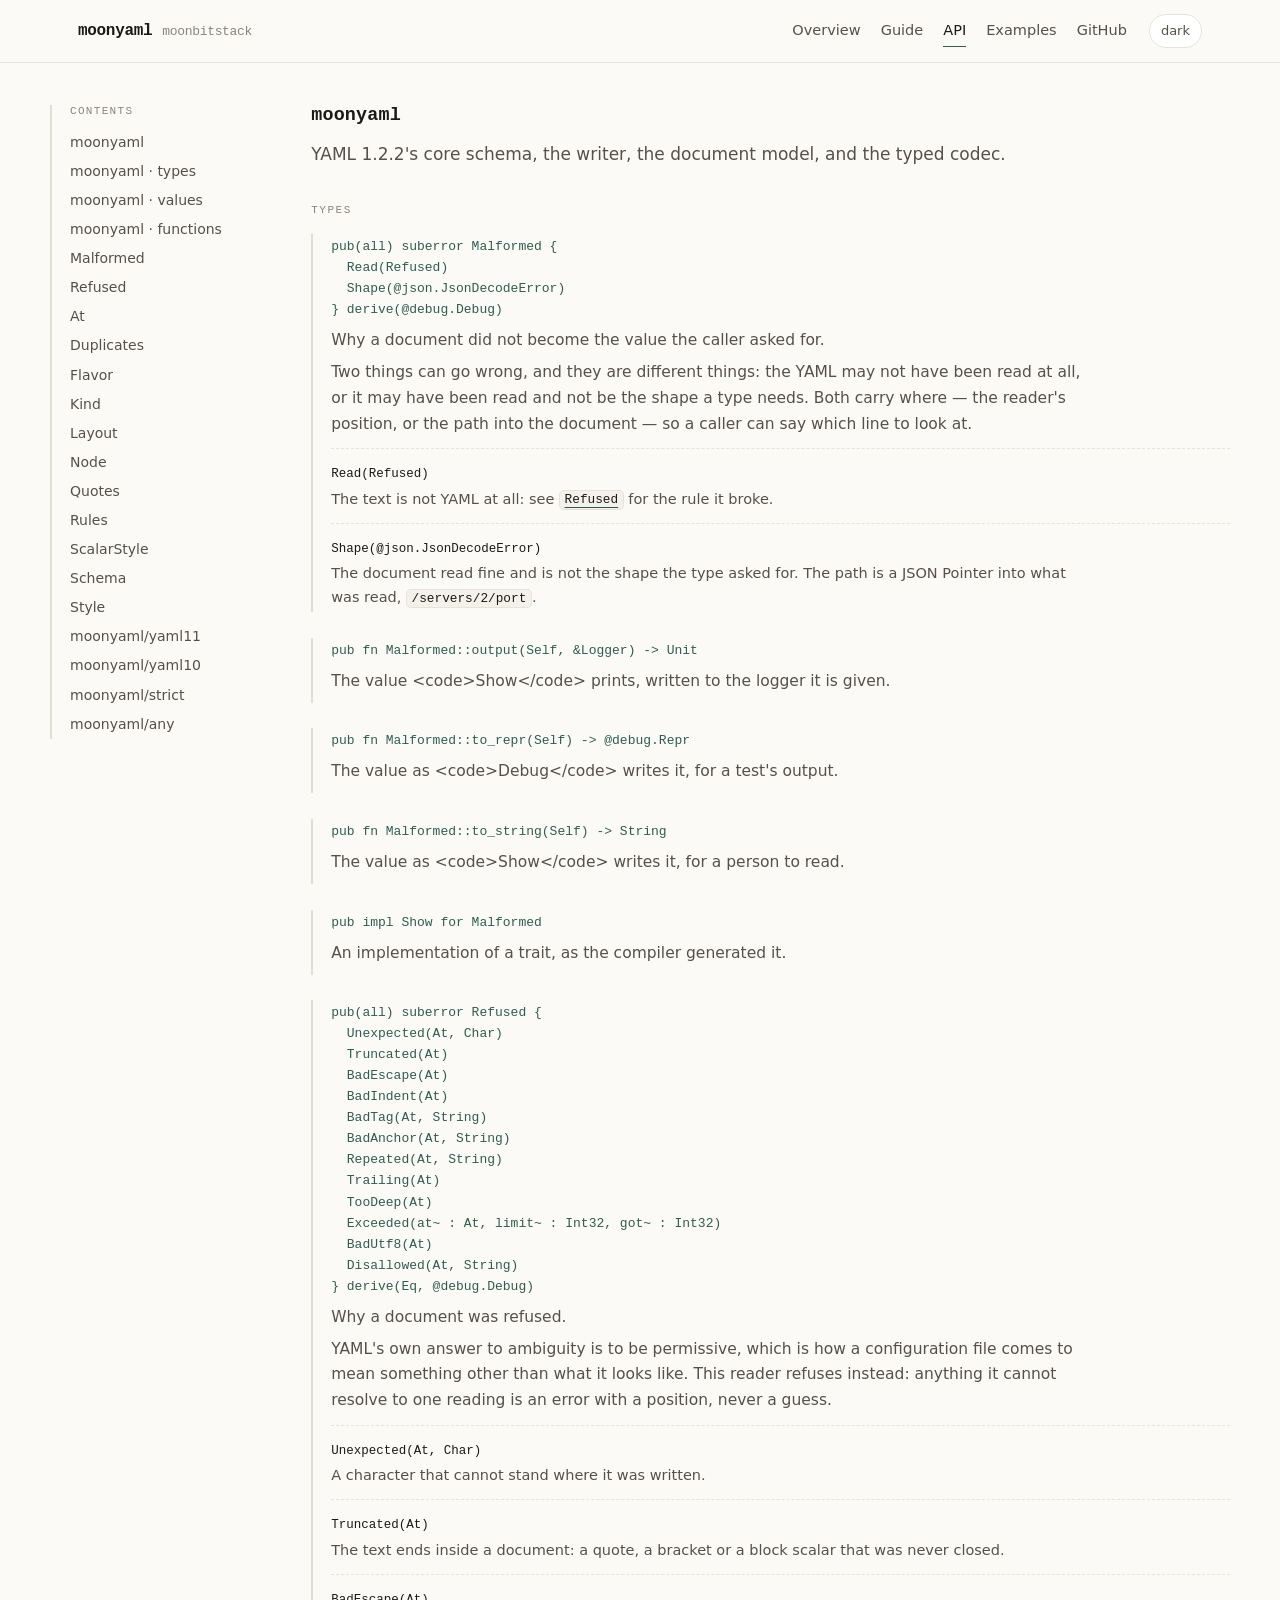
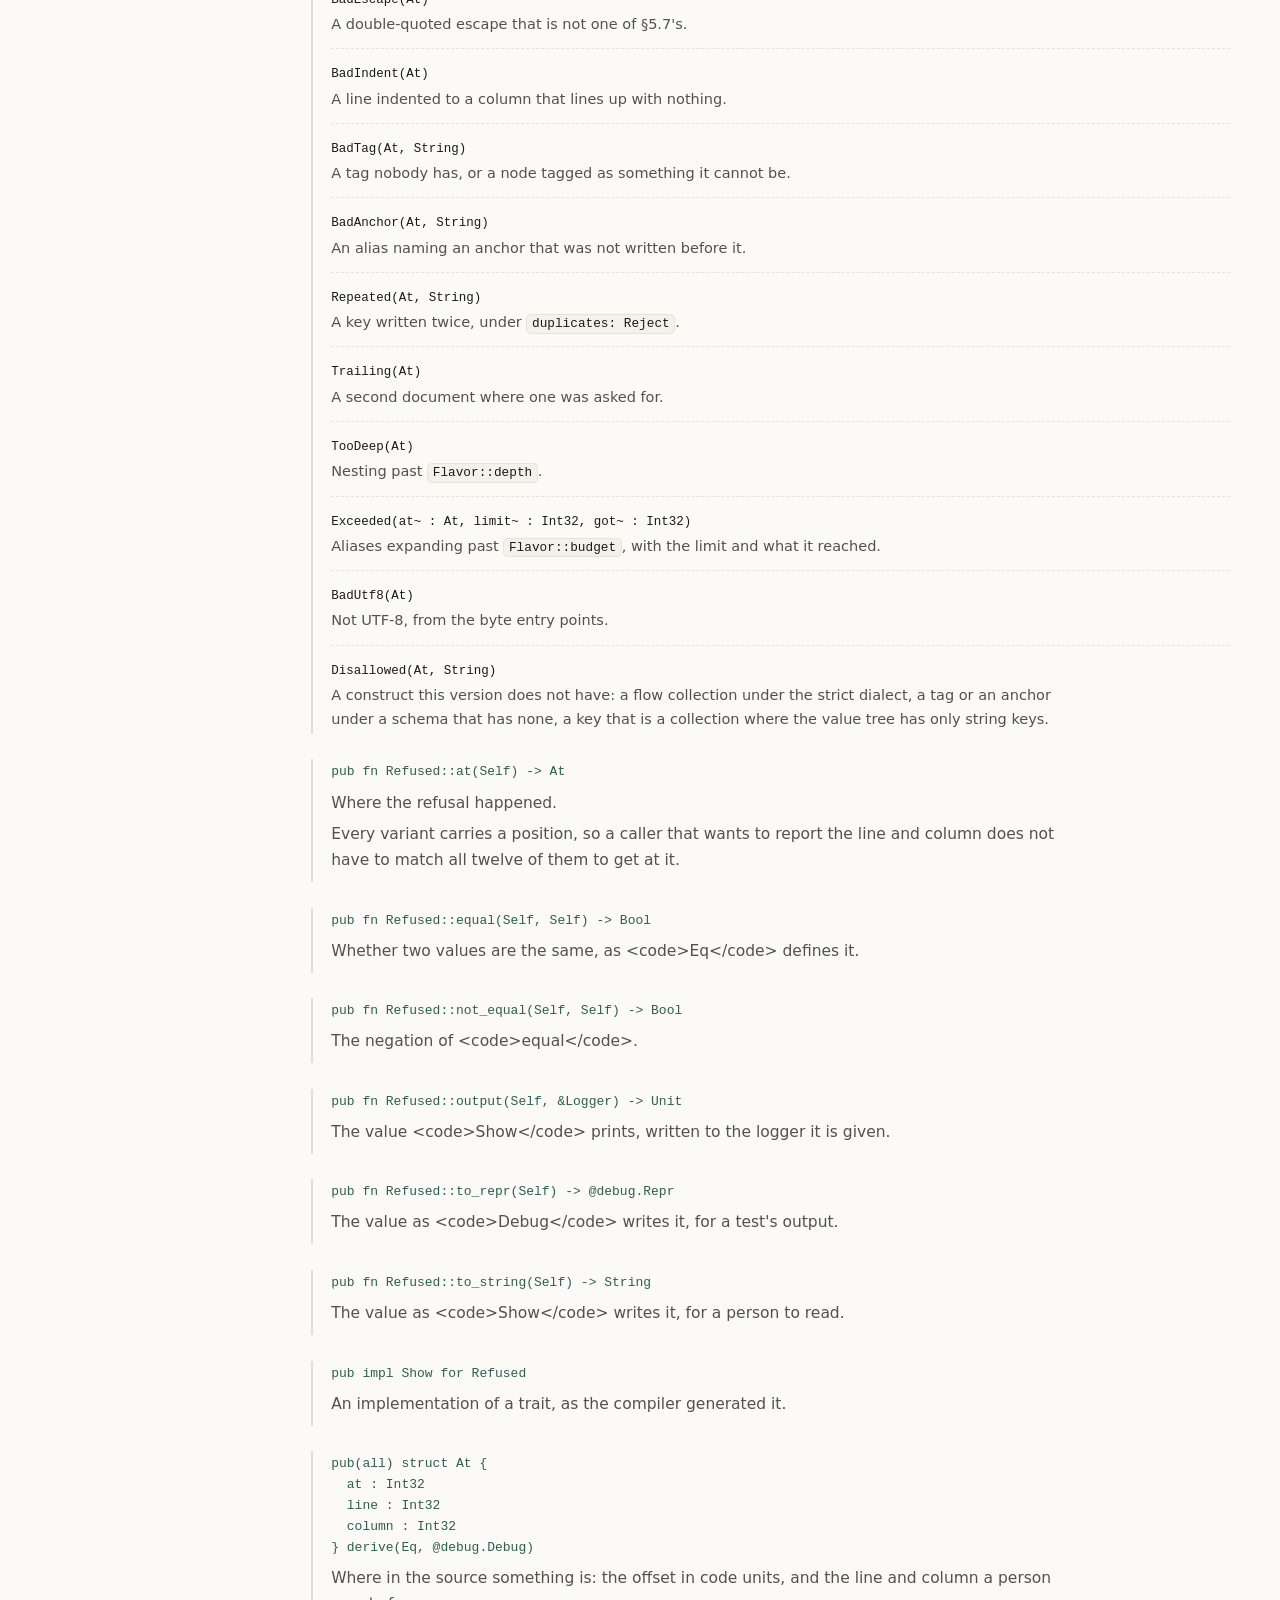
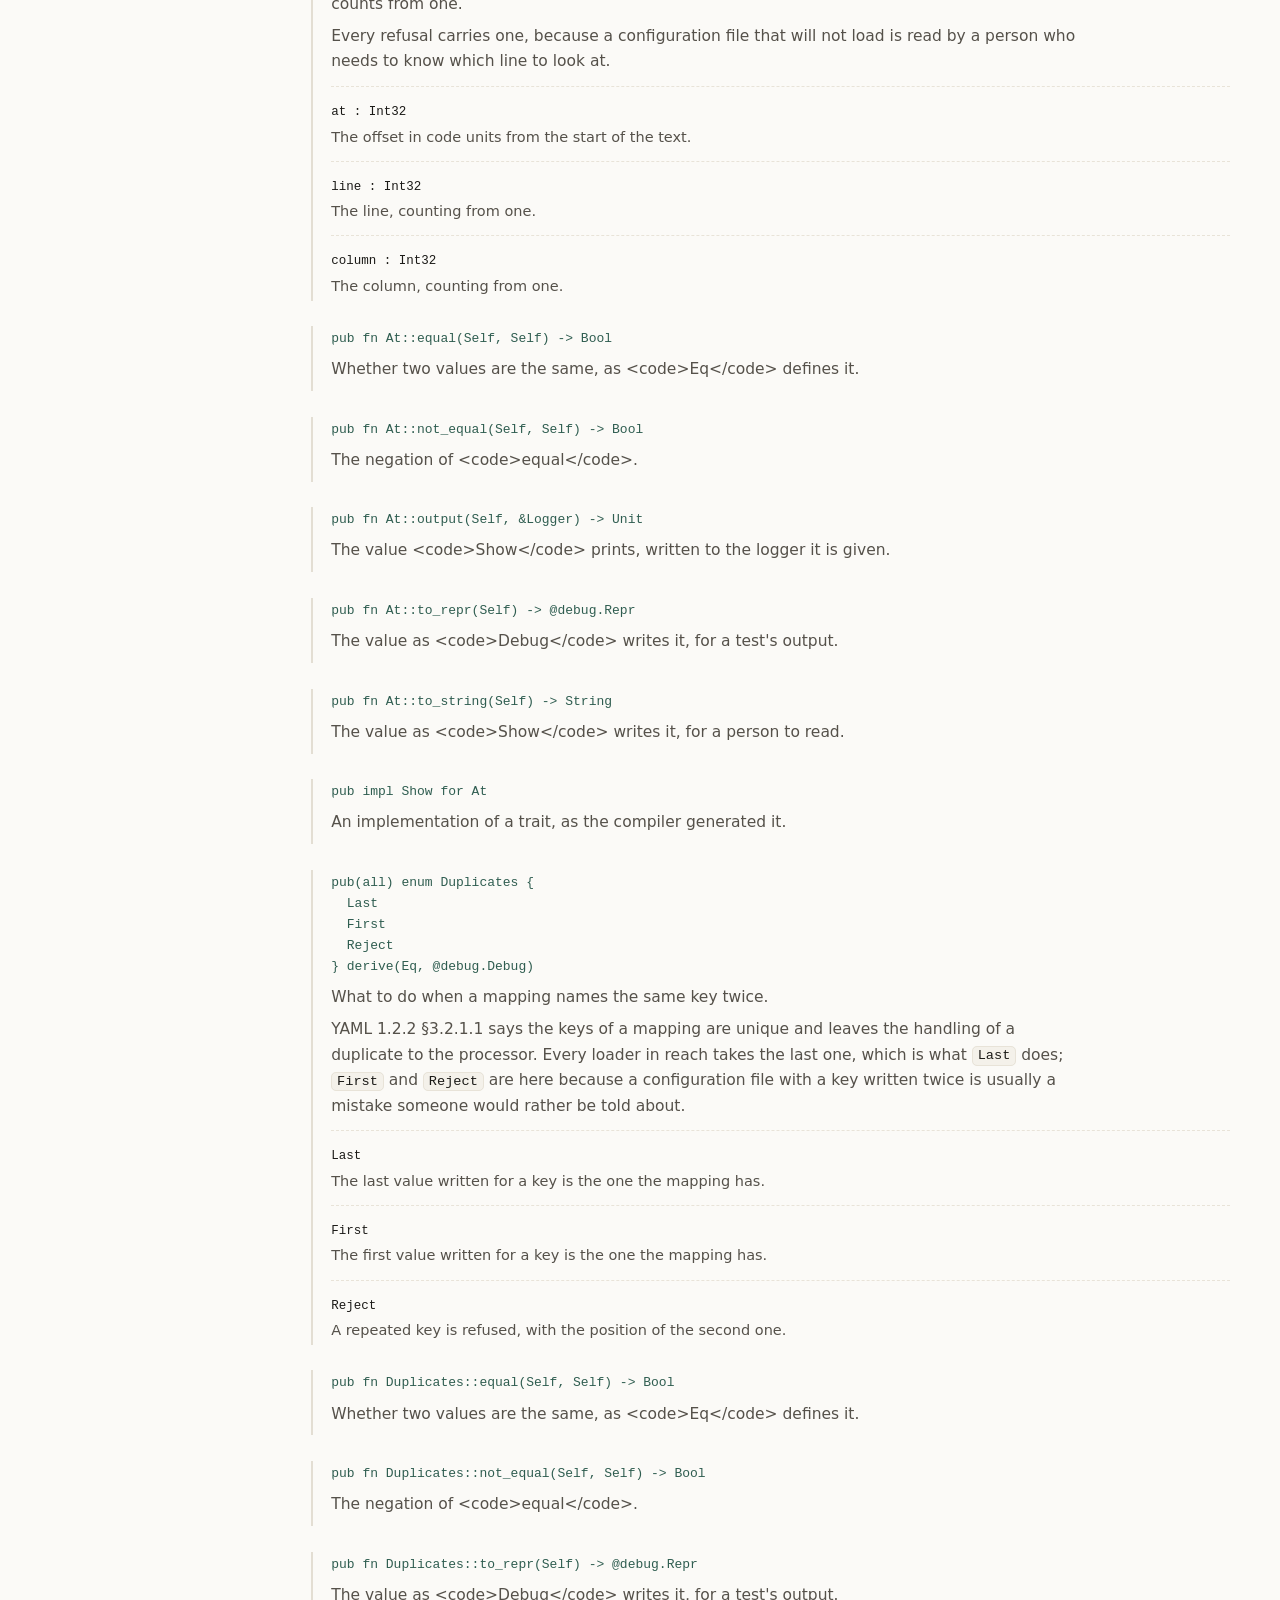
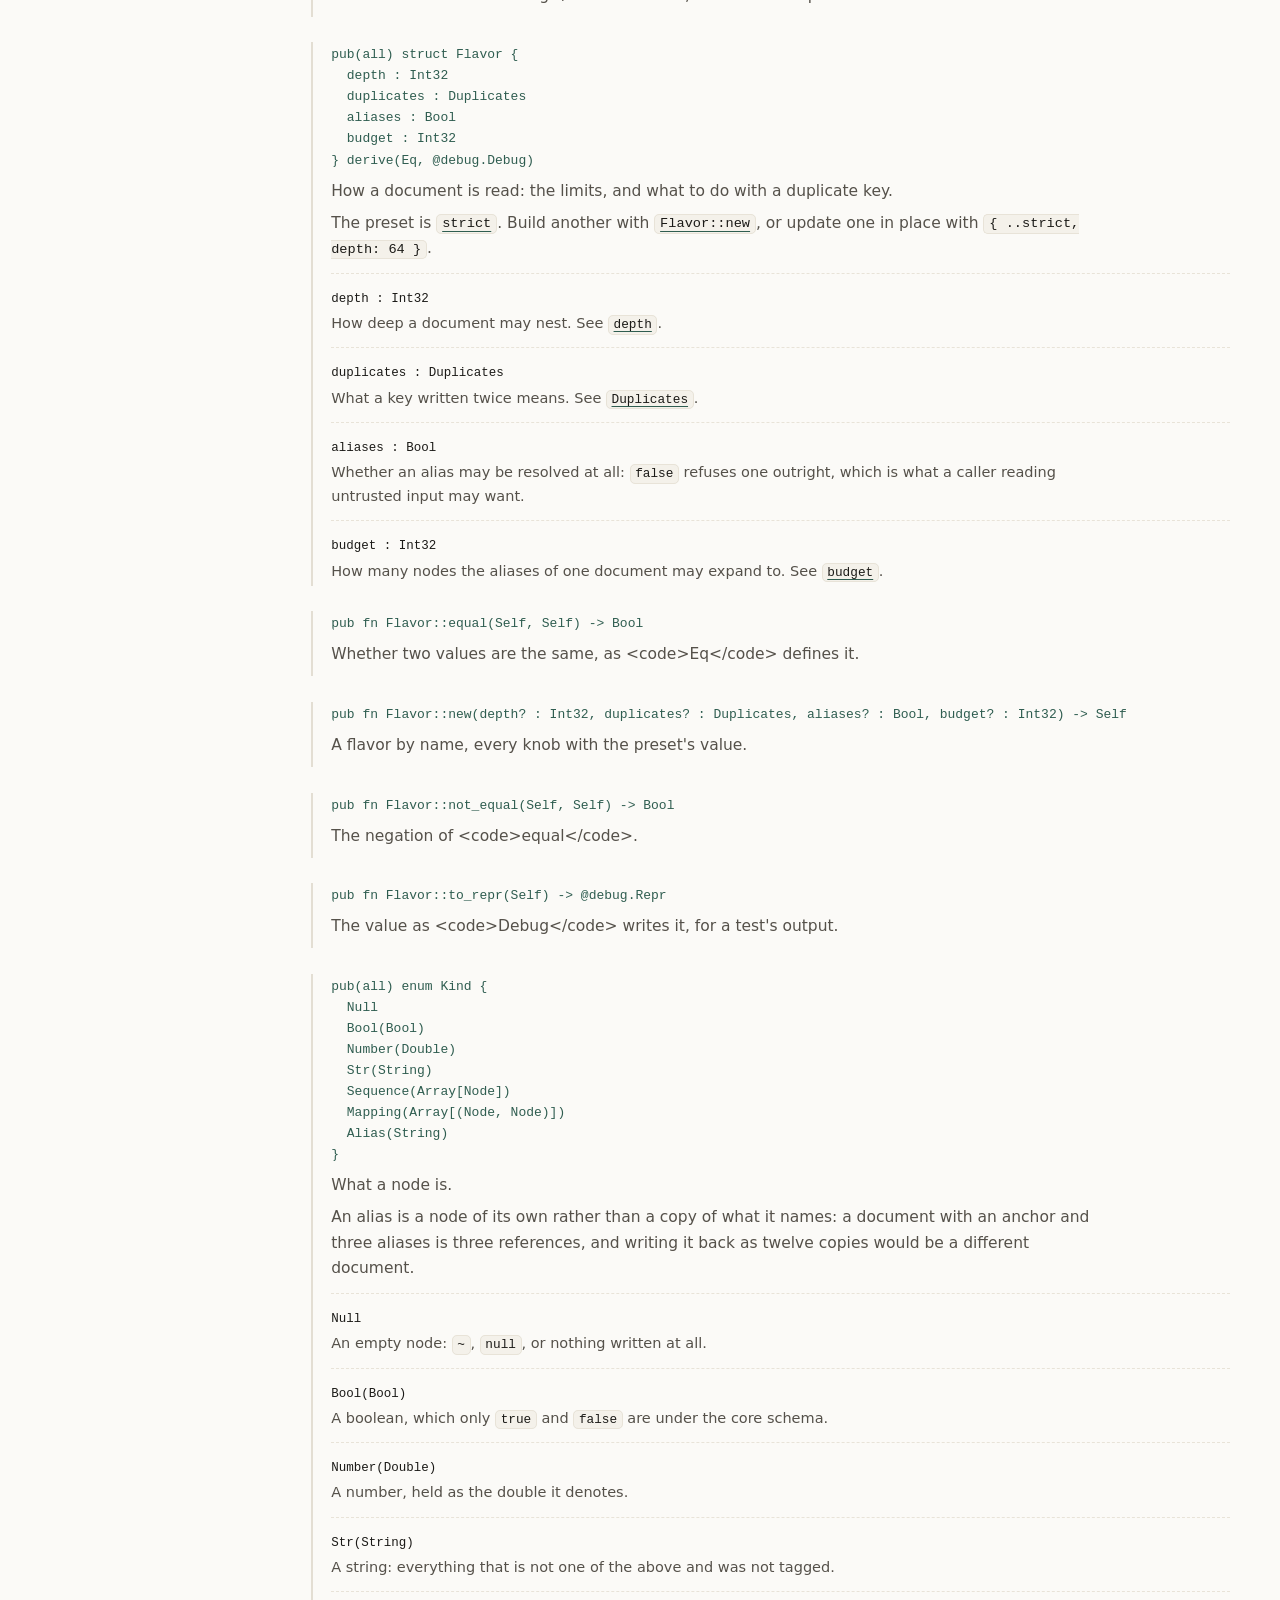
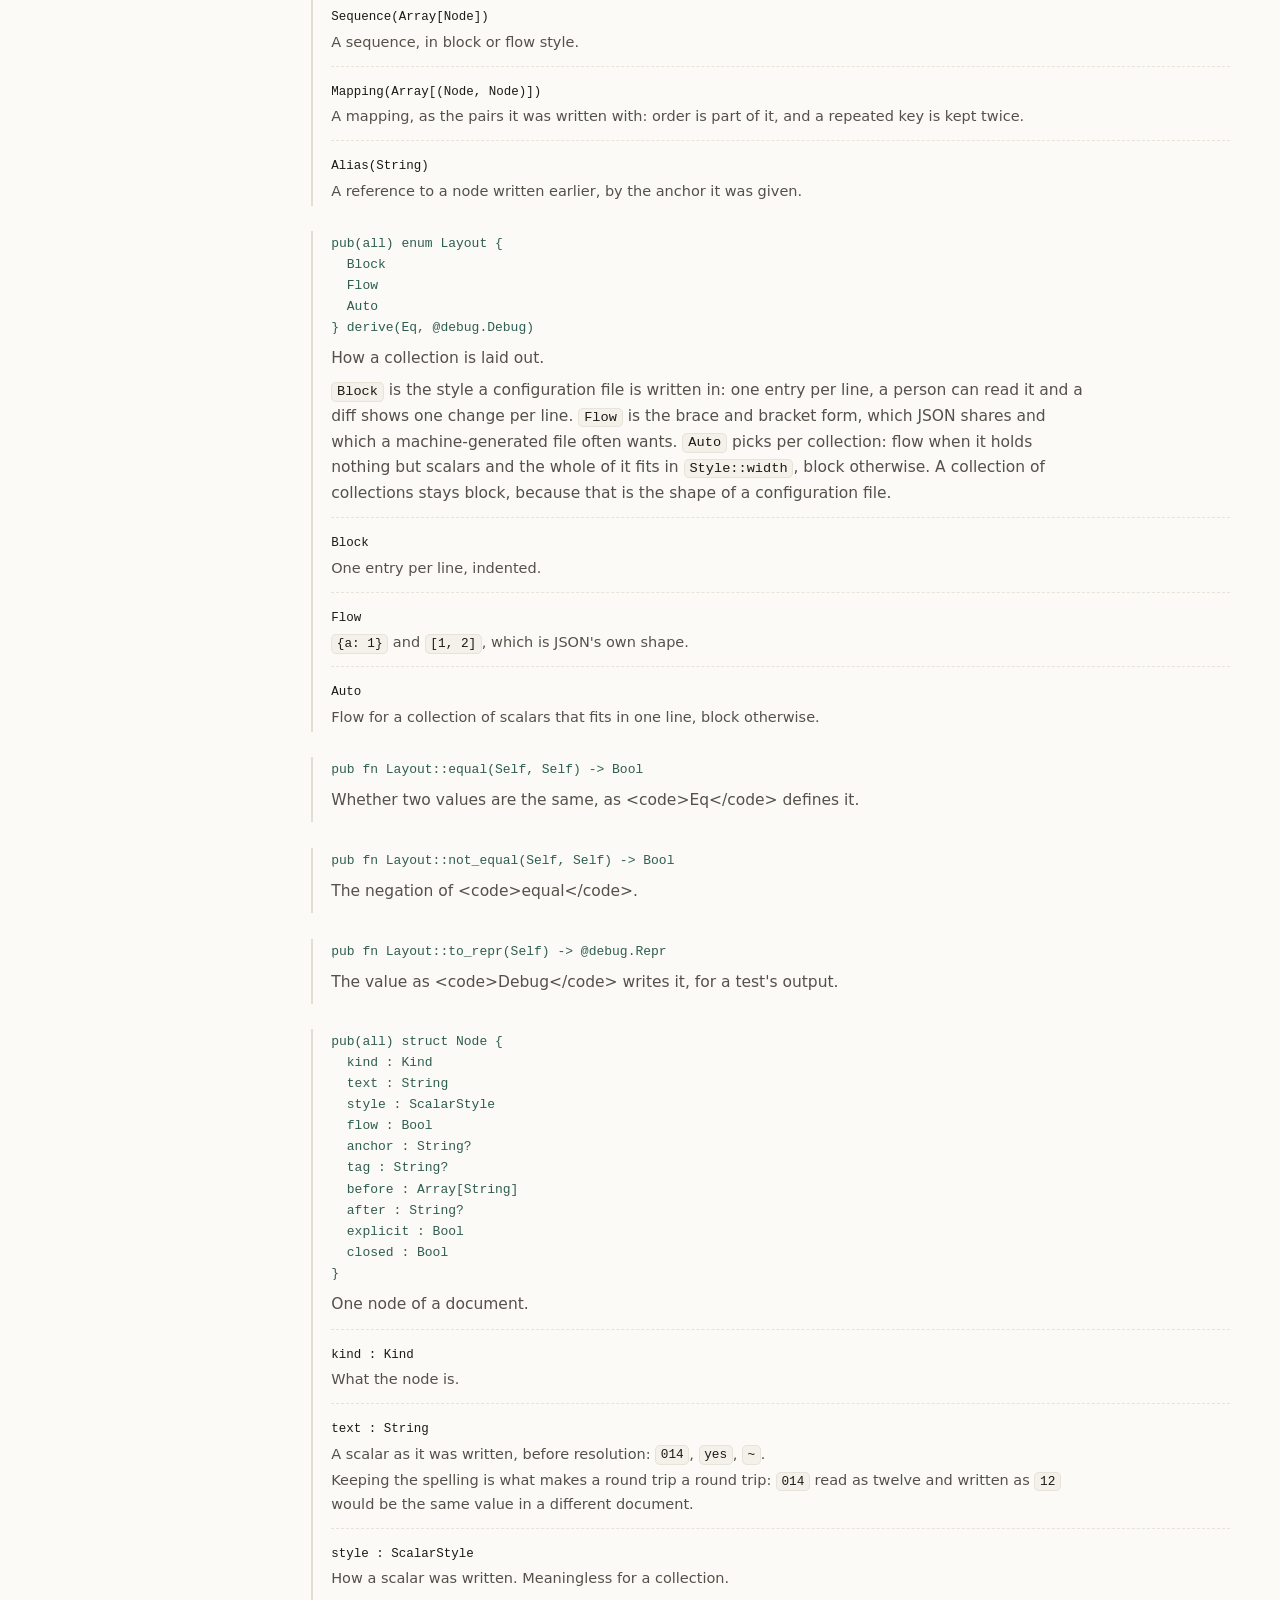
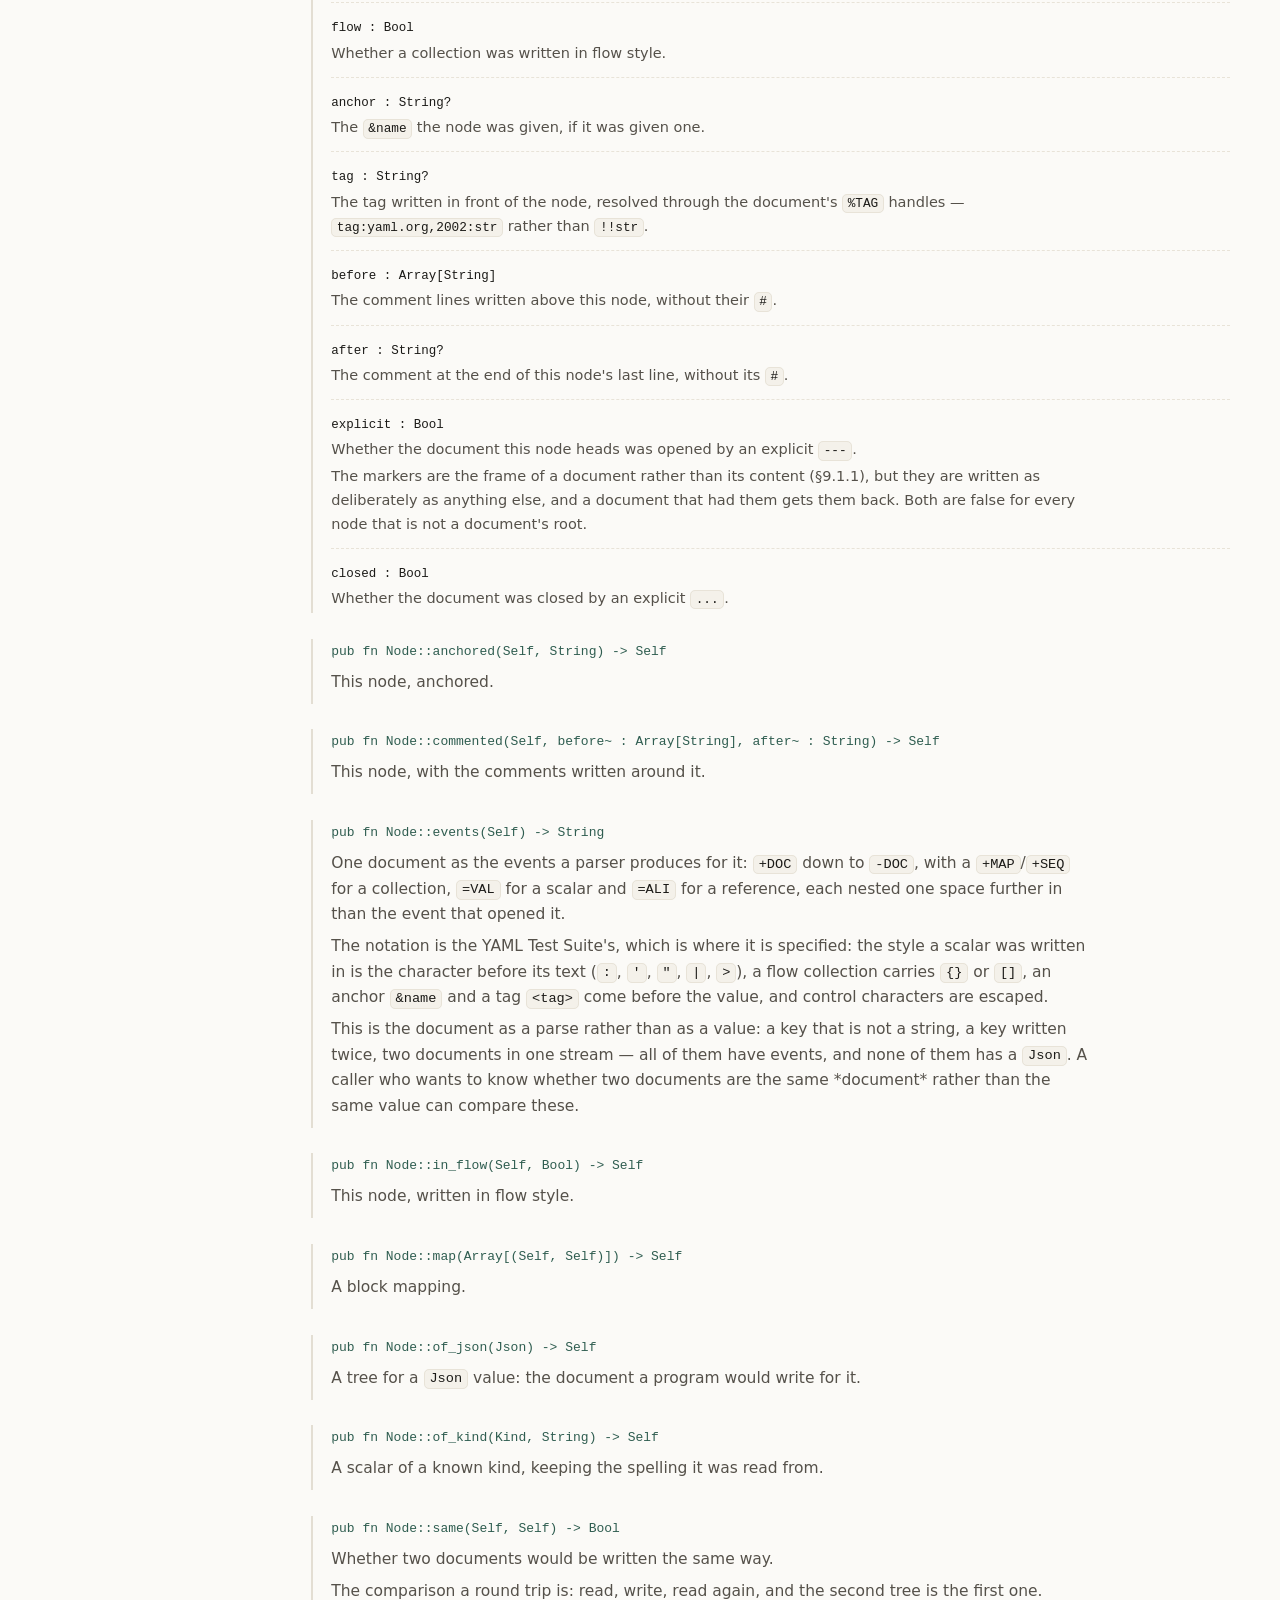
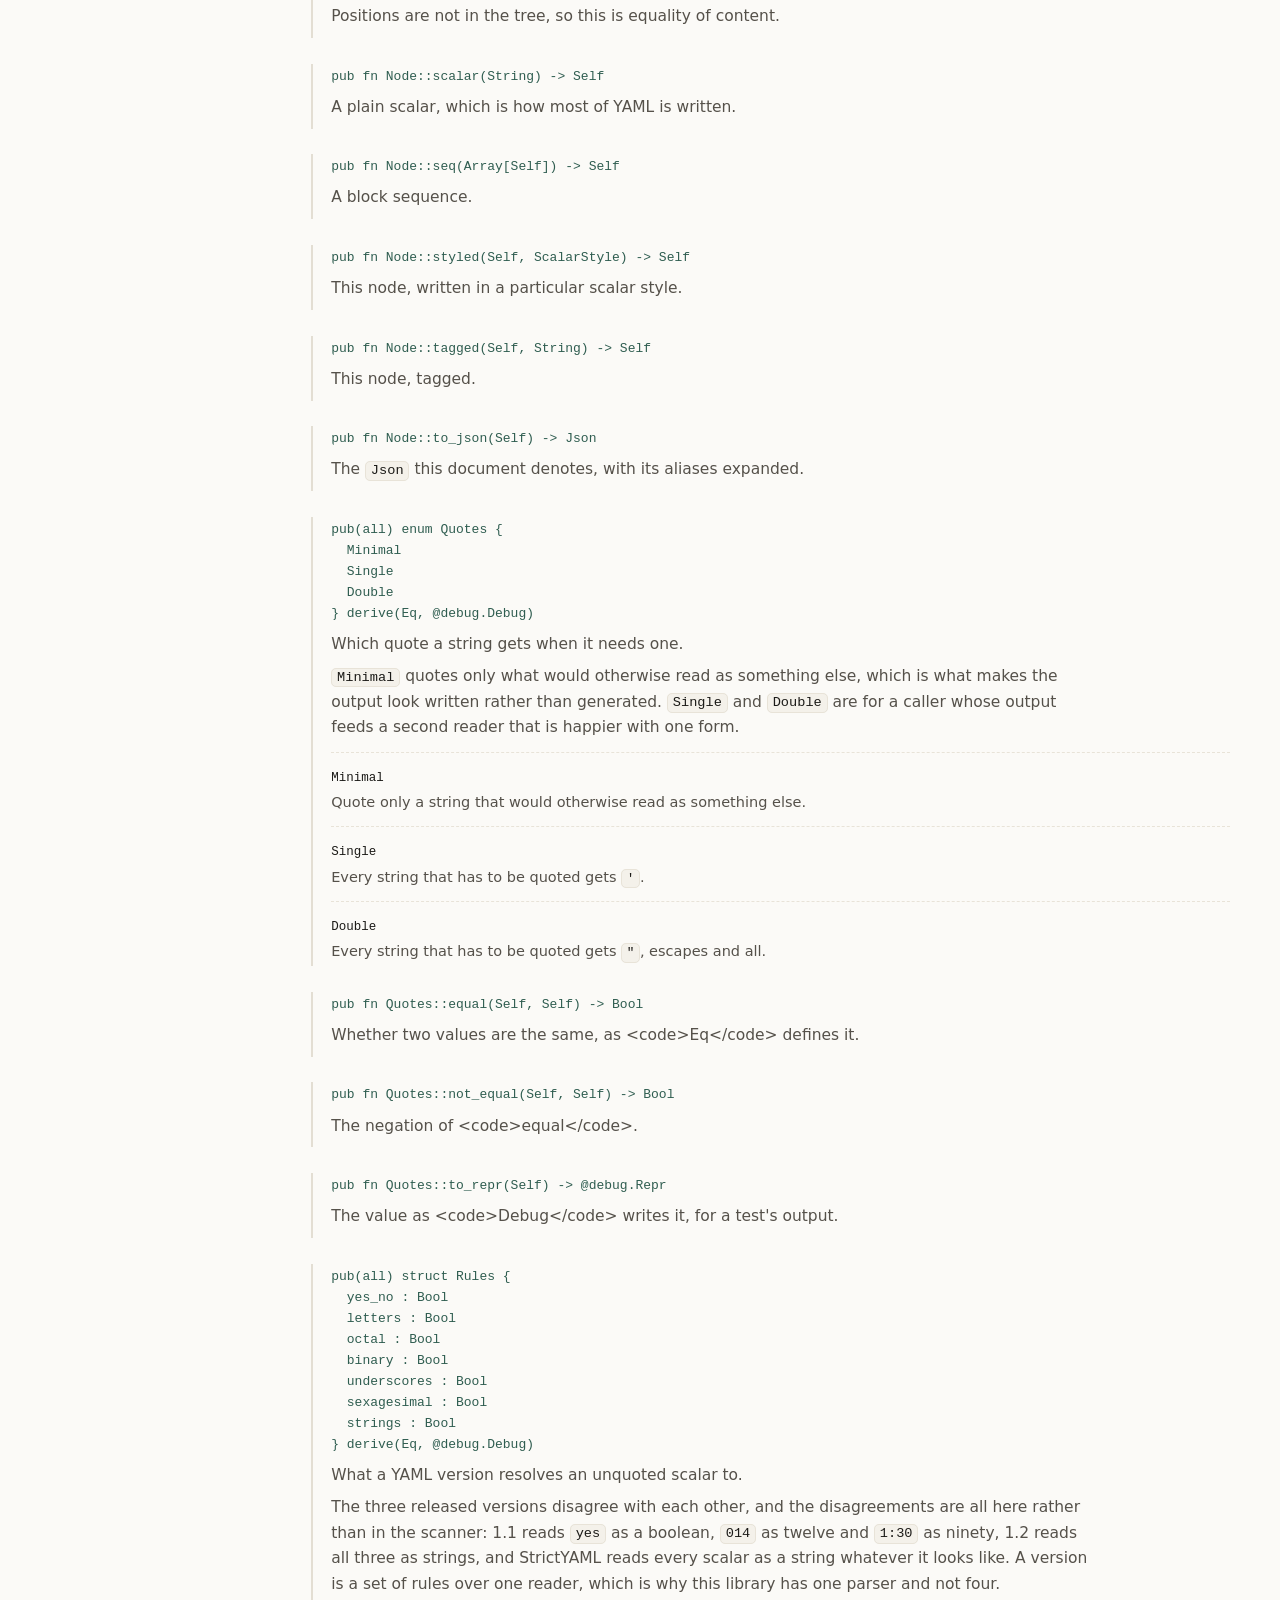
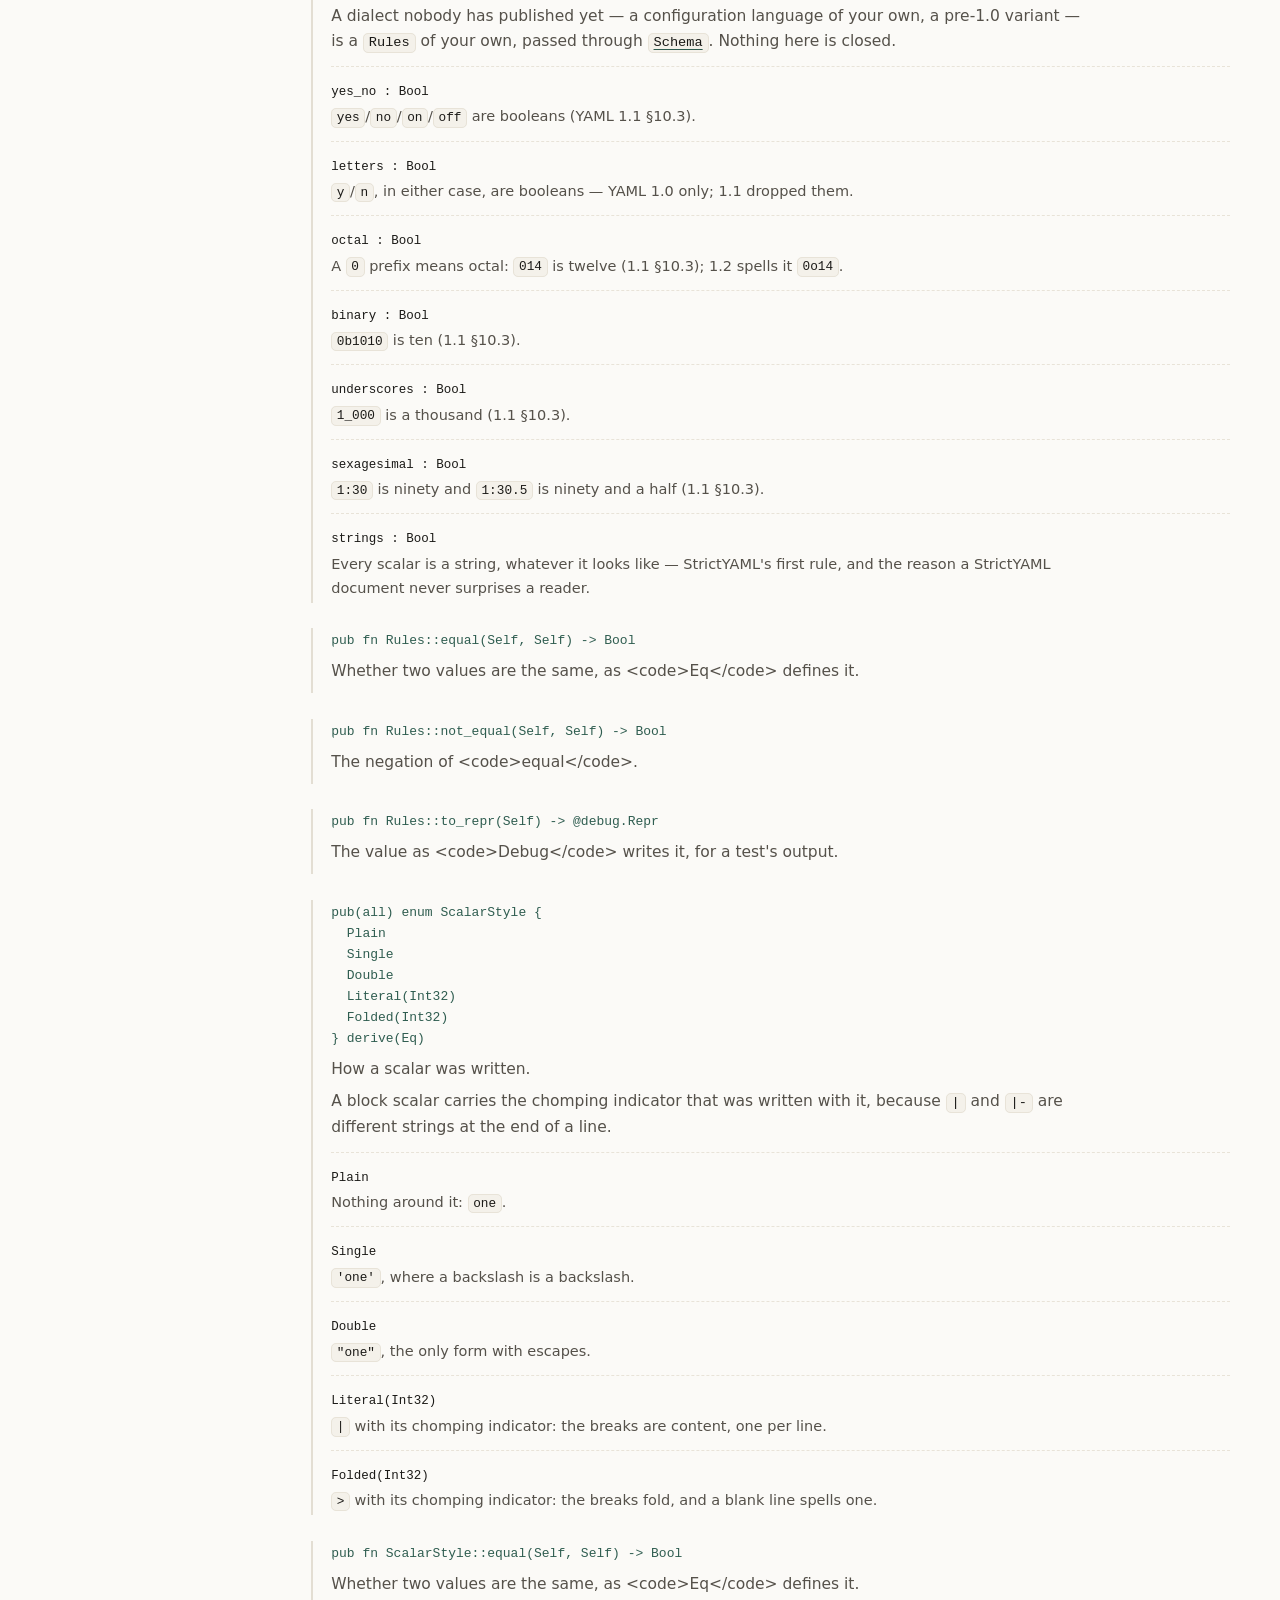
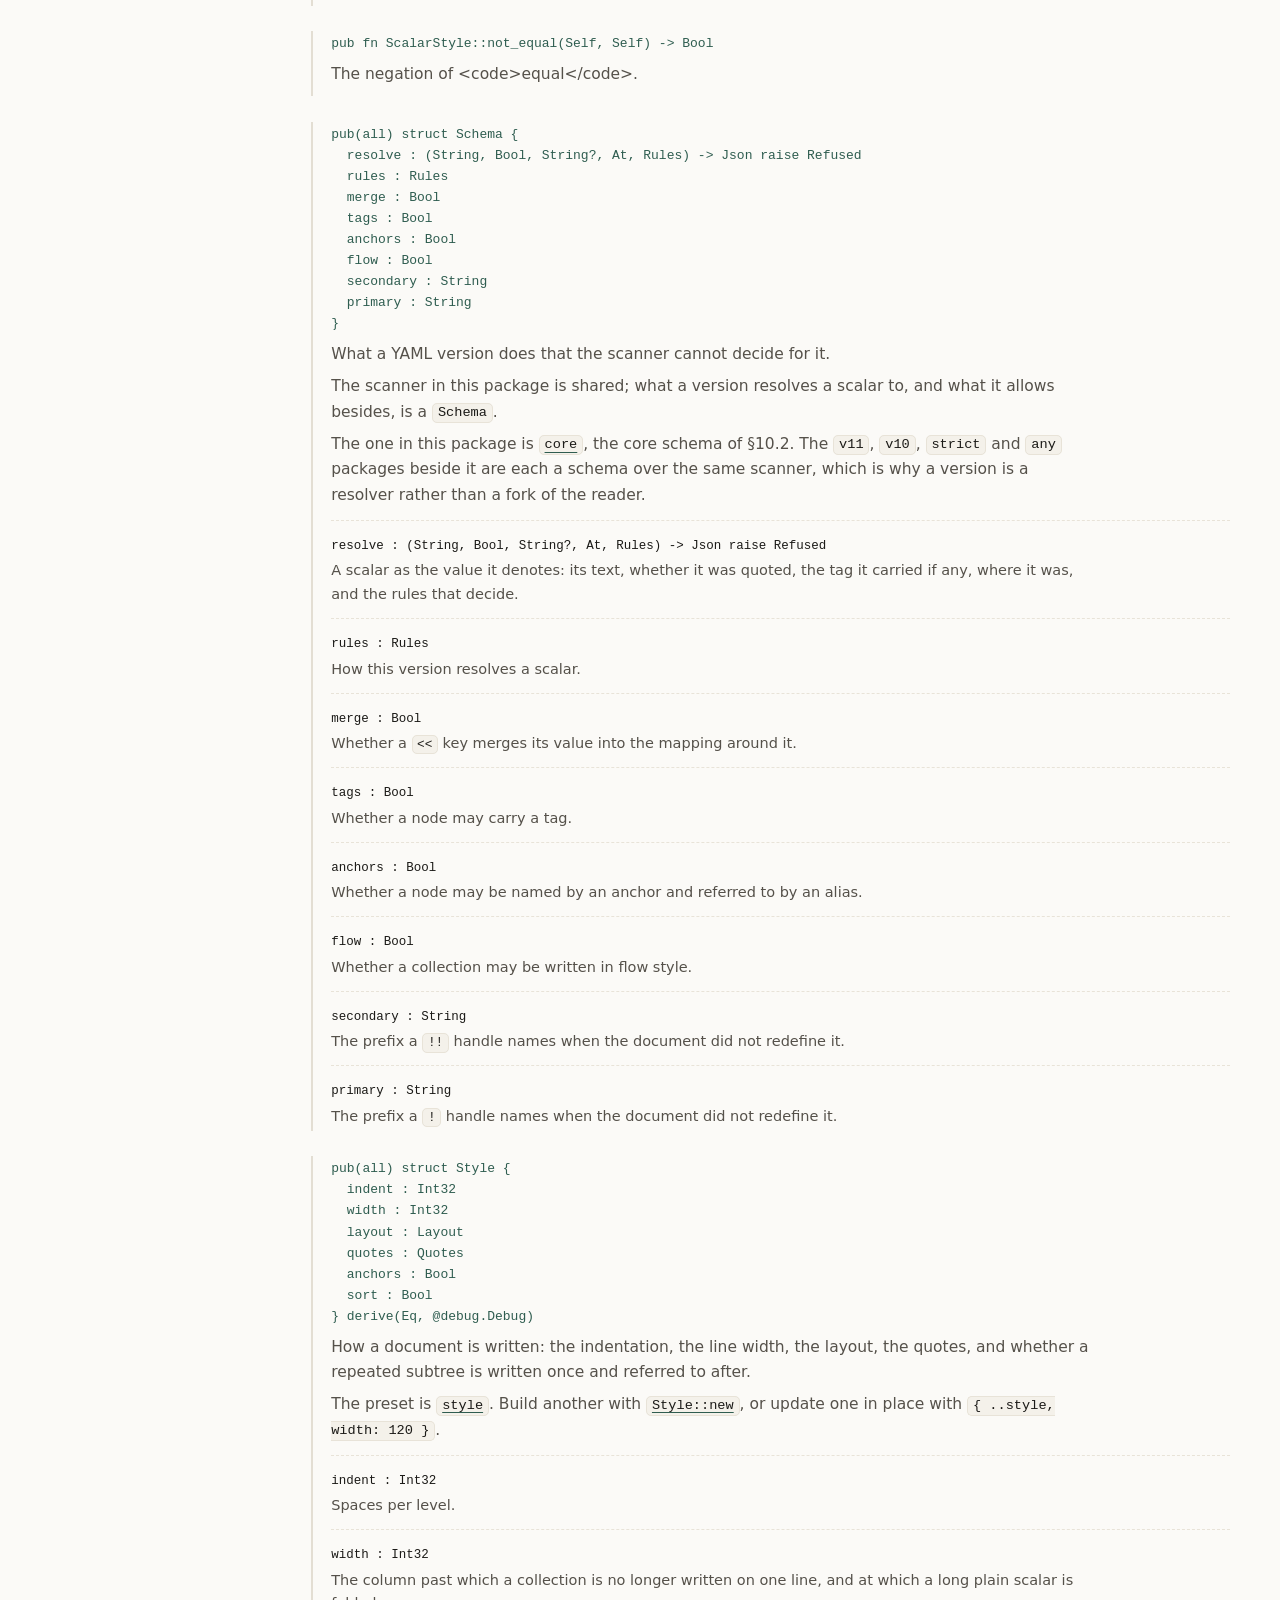
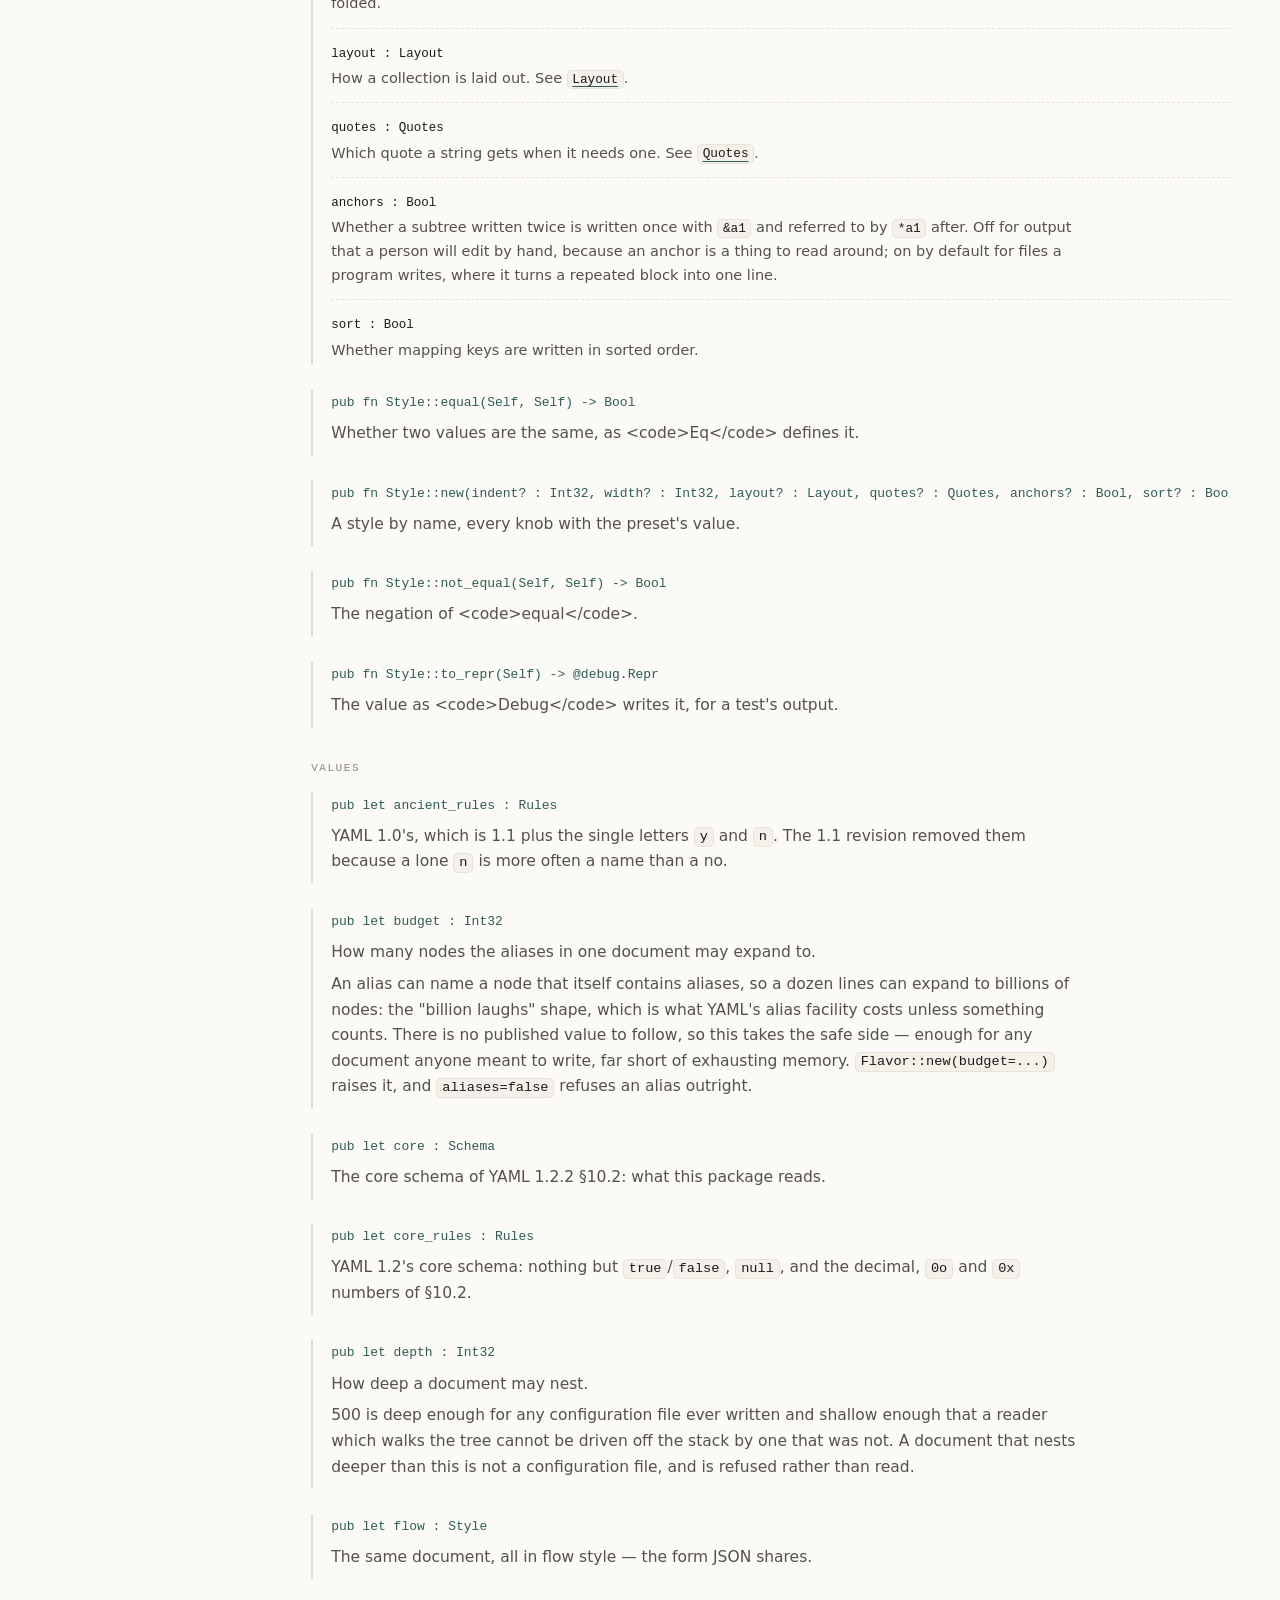
==== docs/api.html @ 7d09da13 "docs(moonyaml): say what this library does, and generate the reference. The README and the site talk" ====
<!DOCTYPE html>
<html lang="en-IE">
  <head>
    <meta charset="utf-8" />
    <meta name="viewport" content="width=device-width, initial-scale=1" />
    <title>API — moonyaml</title>
    <meta
      name="description"
      content="Every public type, value and function in moonyaml, with the signature the compiler produces and the comment that explains it."
    />
    <link rel="stylesheet" href="style.css" />
    <link rel="icon" href="data:image/svg+xml,<svg xmlns='http://www.w3.org/2000/svg' viewBox='0 0 100 100'><text y='.9em' font-size='90'>⛰</text></svg>" />
    <script>
      // Set before the first paint, so the page never flashes the other theme.
      (function () {
        try {
          var t = localStorage.getItem("theme");
          if (t !== "dark" && t !== "light") {
            t = window.matchMedia("(prefers-color-scheme: dark)").matches ? "dark" : "light";
          }
          document.documentElement.setAttribute("data-theme", t);
        } catch (e) {}
      })();
    </script>
  </head>
  <body>
    <header class="top">
      <div class="shell">
        <a class="brand" href="index.html"><b>moonyaml</b><span>moonbitstack</span></a>
        <nav class="main">
          <a href="index.html">Overview</a>
          <a href="docs.html">Guide</a>
          <a href="api.html" aria-current="page">API</a>
          <a href="examples.html">Examples</a>
          <a href="https://github.com/moonbitstack/moonyaml">GitHub</a>
        </nav>
        <button class="theme" id="theme" type="button" aria-label="Switch theme">theme</button>
      </div>
    </header>

    <div class="shell docs">
      <aside class="toc">
        <h4>Contents</h4>
          <a href="#moonyaml">moonyaml</a>
          <a href="#types">moonyaml · types</a>
          <a href="#values">moonyaml · values</a>
          <a href="#functions">moonyaml · functions</a>
          <a href="#malformed">Malformed</a>
          <a href="#refused">Refused</a>
          <a href="#at">At</a>
          <a href="#duplicates">Duplicates</a>
          <a href="#flavor">Flavor</a>
          <a href="#kind">Kind</a>
          <a href="#layout">Layout</a>
          <a href="#node">Node</a>
          <a href="#quotes">Quotes</a>
          <a href="#rules">Rules</a>
          <a href="#scalarstyle">ScalarStyle</a>
          <a href="#schema">Schema</a>
          <a href="#style">Style</a>
          <a href="#yaml11-yaml11">moonyaml/yaml11</a>
          <a href="#yaml10-yaml10">moonyaml/yaml10</a>
          <a href="#strict-strict">moonyaml/strict</a>
          <a href="#any-any">moonyaml/any</a>
      </aside>

      <article class="doc api">
<h2 id="moonyaml">moonyaml</h2>
<p class="blurb">YAML 1.2.2's core schema, the writer, the document model, and the typed codec.</p>
<h3 id="types">Types</h3>
<div class="item" id="malformed">
<pre class="sig"><code>pub(all) suberror Malformed {
  Read(Refused)
  Shape(@json.JsonDecodeError)
} derive(@debug.Debug)</code></pre>
<div class="prose"><p>Why a document did not become the value the caller asked for.</p>
<p>Two things can go wrong, and they are different things: the YAML may not have been read at all, or it may have been read and not be the shape a type needs. Both carry where — the reader's position, or the path into the document — so a caller can say which line to look at.</p></div>
<div class="field">
<code class="name">Read(Refused)</code>
<div class="prose"><p>The text is not YAML at all: see <a href="#refused"><code>Refused</code></a> for the rule it broke.</p></div>
</div>
<div class="field">
<code class="name">Shape(@json.JsonDecodeError)</code>
<div class="prose"><p>The document read fine and is not the shape the type asked for. The path is a JSON Pointer into what was read, <code>/servers/2/port</code>.</p></div>
</div>
</div>
<div class="item" id="malformed-output">
<pre class="sig"><code>pub fn Malformed::output(Self, &amp;Logger) -&gt; Unit</code></pre>
<div class="prose"><p>The value &lt;code&gt;Show&lt;/code&gt; prints, written to the logger it is given.</p></div>
</div>
<div class="item" id="malformed-to_repr">
<pre class="sig"><code>pub fn Malformed::to_repr(Self) -&gt; @debug.Repr</code></pre>
<div class="prose"><p>The value as &lt;code&gt;Debug&lt;/code&gt; writes it, for a test's output.</p></div>
</div>
<div class="item" id="malformed-to_string">
<pre class="sig"><code>pub fn Malformed::to_string(Self) -&gt; String</code></pre>
<div class="prose"><p>The value as &lt;code&gt;Show&lt;/code&gt; writes it, for a person to read.</p></div>
</div>
<div class="item" id="pub-impl-show-for-malformed">
<pre class="sig"><code>pub impl Show for Malformed</code></pre>
<div class="prose"><p>An implementation of a trait, as the compiler generated it.</p></div>
</div>
<div class="item" id="refused">
<pre class="sig"><code>pub(all) suberror Refused {
  Unexpected(At, Char)
  Truncated(At)
  BadEscape(At)
  BadIndent(At)
  BadTag(At, String)
  BadAnchor(At, String)
  Repeated(At, String)
  Trailing(At)
  TooDeep(At)
  Exceeded(at~ : At, limit~ : Int32, got~ : Int32)
  BadUtf8(At)
  Disallowed(At, String)
} derive(Eq, @debug.Debug)</code></pre>
<div class="prose"><p>Why a document was refused.</p>
<p>YAML's own answer to ambiguity is to be permissive, which is how a configuration file comes to mean something other than what it looks like. This reader refuses instead: anything it cannot resolve to one reading is an error with a position, never a guess.</p></div>
<div class="field">
<code class="name">Unexpected(At, Char)</code>
<div class="prose"><p>A character that cannot stand where it was written.</p></div>
</div>
<div class="field">
<code class="name">Truncated(At)</code>
<div class="prose"><p>The text ends inside a document: a quote, a bracket or a block scalar that was never closed.</p></div>
</div>
<div class="field">
<code class="name">BadEscape(At)</code>
<div class="prose"><p>A double-quoted escape that is not one of §5.7's.</p></div>
</div>
<div class="field">
<code class="name">BadIndent(At)</code>
<div class="prose"><p>A line indented to a column that lines up with nothing.</p></div>
</div>
<div class="field">
<code class="name">BadTag(At, String)</code>
<div class="prose"><p>A tag nobody has, or a node tagged as something it cannot be.</p></div>
</div>
<div class="field">
<code class="name">BadAnchor(At, String)</code>
<div class="prose"><p>An alias naming an anchor that was not written before it.</p></div>
</div>
<div class="field">
<code class="name">Repeated(At, String)</code>
<div class="prose"><p>A key written twice, under <code>duplicates: Reject</code>.</p></div>
</div>
<div class="field">
<code class="name">Trailing(At)</code>
<div class="prose"><p>A second document where one was asked for.</p></div>
</div>
<div class="field">
<code class="name">TooDeep(At)</code>
<div class="prose"><p>Nesting past <code>Flavor::depth</code>.</p></div>
</div>
<div class="field">
<code class="name">Exceeded(at~ : At, limit~ : Int32, got~ : Int32)</code>
<div class="prose"><p>Aliases expanding past <code>Flavor::budget</code>, with the limit and what it reached.</p></div>
</div>
<div class="field">
<code class="name">BadUtf8(At)</code>
<div class="prose"><p>Not UTF-8, from the byte entry points.</p></div>
</div>
<div class="field">
<code class="name">Disallowed(At, String)</code>
<div class="prose"><p>A construct this version does not have: a flow collection under the strict dialect, a tag or an anchor under a schema that has none, a key that is a collection where the value tree has only string keys.</p></div>
</div>
</div>
<div class="item" id="refused-at">
<pre class="sig"><code>pub fn Refused::at(Self) -&gt; At</code></pre>
<div class="prose"><p>Where the refusal happened.</p>
<p>Every variant carries a position, so a caller that wants to report the line and column does not have to match all twelve of them to get at it.</p></div>
</div>
<div class="item" id="refused-equal">
<pre class="sig"><code>pub fn Refused::equal(Self, Self) -&gt; Bool</code></pre>
<div class="prose"><p>Whether two values are the same, as &lt;code&gt;Eq&lt;/code&gt; defines it.</p></div>
</div>
<div class="item" id="refused-not_equal">
<pre class="sig"><code>pub fn Refused::not_equal(Self, Self) -&gt; Bool</code></pre>
<div class="prose"><p>The negation of &lt;code&gt;equal&lt;/code&gt;.</p></div>
</div>
<div class="item" id="refused-output">
<pre class="sig"><code>pub fn Refused::output(Self, &amp;Logger) -&gt; Unit</code></pre>
<div class="prose"><p>The value &lt;code&gt;Show&lt;/code&gt; prints, written to the logger it is given.</p></div>
</div>
<div class="item" id="refused-to_repr">
<pre class="sig"><code>pub fn Refused::to_repr(Self) -&gt; @debug.Repr</code></pre>
<div class="prose"><p>The value as &lt;code&gt;Debug&lt;/code&gt; writes it, for a test's output.</p></div>
</div>
<div class="item" id="refused-to_string">
<pre class="sig"><code>pub fn Refused::to_string(Self) -&gt; String</code></pre>
<div class="prose"><p>The value as &lt;code&gt;Show&lt;/code&gt; writes it, for a person to read.</p></div>
</div>
<div class="item" id="pub-impl-show-for-refused">
<pre class="sig"><code>pub impl Show for Refused</code></pre>
<div class="prose"><p>An implementation of a trait, as the compiler generated it.</p></div>
</div>
<div class="item" id="at">
<pre class="sig"><code>pub(all) struct At {
  at : Int32
  line : Int32
  column : Int32
} derive(Eq, @debug.Debug)</code></pre>
<div class="prose"><p>Where in the source something is: the offset in code units, and the line and column a person counts from one.</p>
<p>Every refusal carries one, because a configuration file that will not load is read by a person who needs to know which line to look at.</p></div>
<div class="field">
<code class="name">at : Int32</code>
<div class="prose"><p>The offset in code units from the start of the text.</p></div>
</div>
<div class="field">
<code class="name">line : Int32</code>
<div class="prose"><p>The line, counting from one.</p></div>
</div>
<div class="field">
<code class="name">column : Int32</code>
<div class="prose"><p>The column, counting from one.</p></div>
</div>
</div>
<div class="item" id="at-equal">
<pre class="sig"><code>pub fn At::equal(Self, Self) -&gt; Bool</code></pre>
<div class="prose"><p>Whether two values are the same, as &lt;code&gt;Eq&lt;/code&gt; defines it.</p></div>
</div>
<div class="item" id="at-not_equal">
<pre class="sig"><code>pub fn At::not_equal(Self, Self) -&gt; Bool</code></pre>
<div class="prose"><p>The negation of &lt;code&gt;equal&lt;/code&gt;.</p></div>
</div>
<div class="item" id="at-output">
<pre class="sig"><code>pub fn At::output(Self, &amp;Logger) -&gt; Unit</code></pre>
<div class="prose"><p>The value &lt;code&gt;Show&lt;/code&gt; prints, written to the logger it is given.</p></div>
</div>
<div class="item" id="at-to_repr">
<pre class="sig"><code>pub fn At::to_repr(Self) -&gt; @debug.Repr</code></pre>
<div class="prose"><p>The value as &lt;code&gt;Debug&lt;/code&gt; writes it, for a test's output.</p></div>
</div>
<div class="item" id="at-to_string">
<pre class="sig"><code>pub fn At::to_string(Self) -&gt; String</code></pre>
<div class="prose"><p>The value as &lt;code&gt;Show&lt;/code&gt; writes it, for a person to read.</p></div>
</div>
<div class="item" id="pub-impl-show-for-at">
<pre class="sig"><code>pub impl Show for At</code></pre>
<div class="prose"><p>An implementation of a trait, as the compiler generated it.</p></div>
</div>
<div class="item" id="duplicates">
<pre class="sig"><code>pub(all) enum Duplicates {
  Last
  First
  Reject
} derive(Eq, @debug.Debug)</code></pre>
<div class="prose"><p>What to do when a mapping names the same key twice.</p>
<p>YAML 1.2.2 §3.2.1.1 says the keys of a mapping are unique and leaves the handling of a duplicate to the processor. Every loader in reach takes the last one, which is what <code>Last</code> does; <code>First</code> and <code>Reject</code> are here because a configuration file with a key written twice is usually a mistake someone would rather be told about.</p></div>
<div class="field">
<code class="name">Last</code>
<div class="prose"><p>The last value written for a key is the one the mapping has.</p></div>
</div>
<div class="field">
<code class="name">First</code>
<div class="prose"><p>The first value written for a key is the one the mapping has.</p></div>
</div>
<div class="field">
<code class="name">Reject</code>
<div class="prose"><p>A repeated key is refused, with the position of the second one.</p></div>
</div>
</div>
<div class="item" id="duplicates-equal">
<pre class="sig"><code>pub fn Duplicates::equal(Self, Self) -&gt; Bool</code></pre>
<div class="prose"><p>Whether two values are the same, as &lt;code&gt;Eq&lt;/code&gt; defines it.</p></div>
</div>
<div class="item" id="duplicates-not_equal">
<pre class="sig"><code>pub fn Duplicates::not_equal(Self, Self) -&gt; Bool</code></pre>
<div class="prose"><p>The negation of &lt;code&gt;equal&lt;/code&gt;.</p></div>
</div>
<div class="item" id="duplicates-to_repr">
<pre class="sig"><code>pub fn Duplicates::to_repr(Self) -&gt; @debug.Repr</code></pre>
<div class="prose"><p>The value as &lt;code&gt;Debug&lt;/code&gt; writes it, for a test's output.</p></div>
</div>
<div class="item" id="flavor">
<pre class="sig"><code>pub(all) struct Flavor {
  depth : Int32
  duplicates : Duplicates
  aliases : Bool
  budget : Int32
} derive(Eq, @debug.Debug)</code></pre>
<div class="prose"><p>How a document is read: the limits, and what to do with a duplicate key.</p>
<p>The preset is <a href="#strict"><code>strict</code></a>. Build another with <a href="#flavor-new"><code>Flavor::new</code></a>, or update one in place with <code>{ ..strict, depth: 64 }</code>.</p></div>
<div class="field">
<code class="name">depth : Int32</code>
<div class="prose"><p>How deep a document may nest. See <a href="#depth"><code>depth</code></a>.</p></div>
</div>
<div class="field">
<code class="name">duplicates : Duplicates</code>
<div class="prose"><p>What a key written twice means. See <a href="#duplicates"><code>Duplicates</code></a>.</p></div>
</div>
<div class="field">
<code class="name">aliases : Bool</code>
<div class="prose"><p>Whether an alias may be resolved at all: <code>false</code> refuses one outright, which is what a caller reading untrusted input may want.</p></div>
</div>
<div class="field">
<code class="name">budget : Int32</code>
<div class="prose"><p>How many nodes the aliases of one document may expand to. See <a href="#budget"><code>budget</code></a>.</p></div>
</div>
</div>
<div class="item" id="flavor-equal">
<pre class="sig"><code>pub fn Flavor::equal(Self, Self) -&gt; Bool</code></pre>
<div class="prose"><p>Whether two values are the same, as &lt;code&gt;Eq&lt;/code&gt; defines it.</p></div>
</div>
<div class="item" id="flavor-new">
<pre class="sig"><code>pub fn Flavor::new(depth? : Int32, duplicates? : Duplicates, aliases? : Bool, budget? : Int32) -&gt; Self</code></pre>
<div class="prose"><p>A flavor by name, every knob with the preset's value.</p></div>
</div>
<div class="item" id="flavor-not_equal">
<pre class="sig"><code>pub fn Flavor::not_equal(Self, Self) -&gt; Bool</code></pre>
<div class="prose"><p>The negation of &lt;code&gt;equal&lt;/code&gt;.</p></div>
</div>
<div class="item" id="flavor-to_repr">
<pre class="sig"><code>pub fn Flavor::to_repr(Self) -&gt; @debug.Repr</code></pre>
<div class="prose"><p>The value as &lt;code&gt;Debug&lt;/code&gt; writes it, for a test's output.</p></div>
</div>
<div class="item" id="kind">
<pre class="sig"><code>pub(all) enum Kind {
  Null
  Bool(Bool)
  Number(Double)
  Str(String)
  Sequence(Array[Node])
  Mapping(Array[(Node, Node)])
  Alias(String)
}</code></pre>
<div class="prose"><p>What a node is.</p>
<p>An alias is a node of its own rather than a copy of what it names: a document with an anchor and three aliases is three references, and writing it back as twelve copies would be a different document.</p></div>
<div class="field">
<code class="name">Null</code>
<div class="prose"><p>An empty node: <code>~</code>, <code>null</code>, or nothing written at all.</p></div>
</div>
<div class="field">
<code class="name">Bool(Bool)</code>
<div class="prose"><p>A boolean, which only <code>true</code> and <code>false</code> are under the core schema.</p></div>
</div>
<div class="field">
<code class="name">Number(Double)</code>
<div class="prose"><p>A number, held as the double it denotes.</p></div>
</div>
<div class="field">
<code class="name">Str(String)</code>
<div class="prose"><p>A string: everything that is not one of the above and was not tagged.</p></div>
</div>
<div class="field">
<code class="name">Sequence(Array[Node])</code>
<div class="prose"><p>A sequence, in block or flow style.</p></div>
</div>
<div class="field">
<code class="name">Mapping(Array[(Node, Node)])</code>
<div class="prose"><p>A mapping, as the pairs it was written with: order is part of it, and a repeated key is kept twice.</p></div>
</div>
<div class="field">
<code class="name">Alias(String)</code>
<div class="prose"><p>A reference to a node written earlier, by the anchor it was given.</p></div>
</div>
</div>
<div class="item" id="layout">
<pre class="sig"><code>pub(all) enum Layout {
  Block
  Flow
  Auto
} derive(Eq, @debug.Debug)</code></pre>
<div class="prose"><p>How a collection is laid out.</p>
<p><code>Block</code> is the style a configuration file is written in: one entry per line, a person can read it and a diff shows one change per line. <code>Flow</code> is the brace and bracket form, which JSON shares and which a machine-generated file often wants. <code>Auto</code> picks per collection: flow when it holds nothing but scalars and the whole of it fits in <code>Style::width</code>, block otherwise. A collection of collections stays block, because that is the shape of a configuration file.</p></div>
<div class="field">
<code class="name">Block</code>
<div class="prose"><p>One entry per line, indented.</p></div>
</div>
<div class="field">
<code class="name">Flow</code>
<div class="prose"><p><code>{a: 1}</code> and <code>[1, 2]</code>, which is JSON's own shape.</p></div>
</div>
<div class="field">
<code class="name">Auto</code>
<div class="prose"><p>Flow for a collection of scalars that fits in one line, block otherwise.</p></div>
</div>
</div>
<div class="item" id="layout-equal">
<pre class="sig"><code>pub fn Layout::equal(Self, Self) -&gt; Bool</code></pre>
<div class="prose"><p>Whether two values are the same, as &lt;code&gt;Eq&lt;/code&gt; defines it.</p></div>
</div>
<div class="item" id="layout-not_equal">
<pre class="sig"><code>pub fn Layout::not_equal(Self, Self) -&gt; Bool</code></pre>
<div class="prose"><p>The negation of &lt;code&gt;equal&lt;/code&gt;.</p></div>
</div>
<div class="item" id="layout-to_repr">
<pre class="sig"><code>pub fn Layout::to_repr(Self) -&gt; @debug.Repr</code></pre>
<div class="prose"><p>The value as &lt;code&gt;Debug&lt;/code&gt; writes it, for a test's output.</p></div>
</div>
<div class="item" id="node">
<pre class="sig"><code>pub(all) struct Node {
  kind : Kind
  text : String
  style : ScalarStyle
  flow : Bool
  anchor : String?
  tag : String?
  before : Array[String]
  after : String?
  explicit : Bool
  closed : Bool
}</code></pre>
<div class="prose"><p>One node of a document.</p></div>
<div class="field">
<code class="name">kind : Kind</code>
<div class="prose"><p>What the node is.</p></div>
</div>
<div class="field">
<code class="name">text : String</code>
<div class="prose"><p>A scalar as it was written, before resolution: <code>014</code>, <code>yes</code>, <code>~</code>.</p>
<p>Keeping the spelling is what makes a round trip a round trip: <code>014</code> read as twelve and written as <code>12</code> would be the same value in a different document.</p></div>
</div>
<div class="field">
<code class="name">style : ScalarStyle</code>
<div class="prose"><p>How a scalar was written. Meaningless for a collection.</p></div>
</div>
<div class="field">
<code class="name">flow : Bool</code>
<div class="prose"><p>Whether a collection was written in flow style.</p></div>
</div>
<div class="field">
<code class="name">anchor : String?</code>
<div class="prose"><p>The <code>&amp;name</code> the node was given, if it was given one.</p></div>
</div>
<div class="field">
<code class="name">tag : String?</code>
<div class="prose"><p>The tag written in front of the node, resolved through the document's <code>%TAG</code> handles — <code>tag:yaml.org,2002:str</code> rather than <code>!!str</code>.</p></div>
</div>
<div class="field">
<code class="name">before : Array[String]</code>
<div class="prose"><p>The comment lines written above this node, without their <code>#</code>.</p></div>
</div>
<div class="field">
<code class="name">after : String?</code>
<div class="prose"><p>The comment at the end of this node's last line, without its <code>#</code>.</p></div>
</div>
<div class="field">
<code class="name">explicit : Bool</code>
<div class="prose"><p>Whether the document this node heads was opened by an explicit <code>---</code>.</p>
<p>The markers are the frame of a document rather than its content (§9.1.1), but they are written as deliberately as anything else, and a document that had them gets them back. Both are false for every node that is not a document's root.</p></div>
</div>
<div class="field">
<code class="name">closed : Bool</code>
<div class="prose"><p>Whether the document was closed by an explicit <code>...</code>.</p></div>
</div>
</div>
<div class="item" id="node-anchored">
<pre class="sig"><code>pub fn Node::anchored(Self, String) -&gt; Self</code></pre>
<div class="prose"><p>This node, anchored.</p></div>
</div>
<div class="item" id="node-commented">
<pre class="sig"><code>pub fn Node::commented(Self, before~ : Array[String], after~ : String) -&gt; Self</code></pre>
<div class="prose"><p>This node, with the comments written around it.</p></div>
</div>
<div class="item" id="node-events">
<pre class="sig"><code>pub fn Node::events(Self) -&gt; String</code></pre>
<div class="prose"><p>One document as the events a parser produces for it: <code>+DOC</code> down to <code>-DOC</code>, with a <code>+MAP</code>/<code>+SEQ</code> for a collection, <code>=VAL</code> for a scalar and <code>=ALI</code> for a reference, each nested one space further in than the event that opened it.</p>
<p>The notation is the YAML Test Suite's, which is where it is specified: the style a scalar was written in is the character before its text (<code>:</code>, <code>'</code>, <code>"</code>, <code>|</code>, <code>&gt;</code>), a flow collection carries <code>{}</code> or <code>[]</code>, an anchor <code>&amp;name</code> and a tag <code>&lt;tag&gt;</code> come before the value, and control characters are escaped.</p>
<p>This is the document as a parse rather than as a value: a key that is not a string, a key written twice, two documents in one stream — all of them have events, and none of them has a <code>Json</code>. A caller who wants to know whether two documents are the same *document* rather than the same value can compare these.</p></div>
</div>
<div class="item" id="node-in_flow">
<pre class="sig"><code>pub fn Node::in_flow(Self, Bool) -&gt; Self</code></pre>
<div class="prose"><p>This node, written in flow style.</p></div>
</div>
<div class="item" id="node-map">
<pre class="sig"><code>pub fn Node::map(Array[(Self, Self)]) -&gt; Self</code></pre>
<div class="prose"><p>A block mapping.</p></div>
</div>
<div class="item" id="node-of_json">
<pre class="sig"><code>pub fn Node::of_json(Json) -&gt; Self</code></pre>
<div class="prose"><p>A tree for a <code>Json</code> value: the document a program would write for it.</p></div>
</div>
<div class="item" id="node-of_kind">
<pre class="sig"><code>pub fn Node::of_kind(Kind, String) -&gt; Self</code></pre>
<div class="prose"><p>A scalar of a known kind, keeping the spelling it was read from.</p></div>
</div>
<div class="item" id="node-same">
<pre class="sig"><code>pub fn Node::same(Self, Self) -&gt; Bool</code></pre>
<div class="prose"><p>Whether two documents would be written the same way.</p>
<p>The comparison a round trip is: read, write, read again, and the second tree is the first one. Positions are not in the tree, so this is equality of content.</p></div>
</div>
<div class="item" id="node-scalar">
<pre class="sig"><code>pub fn Node::scalar(String) -&gt; Self</code></pre>
<div class="prose"><p>A plain scalar, which is how most of YAML is written.</p></div>
</div>
<div class="item" id="node-seq">
<pre class="sig"><code>pub fn Node::seq(Array[Self]) -&gt; Self</code></pre>
<div class="prose"><p>A block sequence.</p></div>
</div>
<div class="item" id="node-styled">
<pre class="sig"><code>pub fn Node::styled(Self, ScalarStyle) -&gt; Self</code></pre>
<div class="prose"><p>This node, written in a particular scalar style.</p></div>
</div>
<div class="item" id="node-tagged">
<pre class="sig"><code>pub fn Node::tagged(Self, String) -&gt; Self</code></pre>
<div class="prose"><p>This node, tagged.</p></div>
</div>
<div class="item" id="node-to_json">
<pre class="sig"><code>pub fn Node::to_json(Self) -&gt; Json</code></pre>
<div class="prose"><p>The <code>Json</code> this document denotes, with its aliases expanded.</p></div>
</div>
<div class="item" id="quotes">
<pre class="sig"><code>pub(all) enum Quotes {
  Minimal
  Single
  Double
} derive(Eq, @debug.Debug)</code></pre>
<div class="prose"><p>Which quote a string gets when it needs one.</p>
<p><code>Minimal</code> quotes only what would otherwise read as something else, which is what makes the output look written rather than generated. <code>Single</code> and <code>Double</code> are for a caller whose output feeds a second reader that is happier with one form.</p></div>
<div class="field">
<code class="name">Minimal</code>
<div class="prose"><p>Quote only a string that would otherwise read as something else.</p></div>
</div>
<div class="field">
<code class="name">Single</code>
<div class="prose"><p>Every string that has to be quoted gets <code>'</code>.</p></div>
</div>
<div class="field">
<code class="name">Double</code>
<div class="prose"><p>Every string that has to be quoted gets <code>"</code>, escapes and all.</p></div>
</div>
</div>
<div class="item" id="quotes-equal">
<pre class="sig"><code>pub fn Quotes::equal(Self, Self) -&gt; Bool</code></pre>
<div class="prose"><p>Whether two values are the same, as &lt;code&gt;Eq&lt;/code&gt; defines it.</p></div>
</div>
<div class="item" id="quotes-not_equal">
<pre class="sig"><code>pub fn Quotes::not_equal(Self, Self) -&gt; Bool</code></pre>
<div class="prose"><p>The negation of &lt;code&gt;equal&lt;/code&gt;.</p></div>
</div>
<div class="item" id="quotes-to_repr">
<pre class="sig"><code>pub fn Quotes::to_repr(Self) -&gt; @debug.Repr</code></pre>
<div class="prose"><p>The value as &lt;code&gt;Debug&lt;/code&gt; writes it, for a test's output.</p></div>
</div>
<div class="item" id="rules">
<pre class="sig"><code>pub(all) struct Rules {
  yes_no : Bool
  letters : Bool
  octal : Bool
  binary : Bool
  underscores : Bool
  sexagesimal : Bool
  strings : Bool
} derive(Eq, @debug.Debug)</code></pre>
<div class="prose"><p>What a YAML version resolves an unquoted scalar to.</p>
<p>The three released versions disagree with each other, and the disagreements are all here rather than in the scanner: 1.1 reads <code>yes</code> as a boolean, <code>014</code> as twelve and <code>1:30</code> as ninety, 1.2 reads all three as strings, and StrictYAML reads every scalar as a string whatever it looks like. A version is a set of rules over one reader, which is why this library has one parser and not four.</p>
<p>A dialect nobody has published yet — a configuration language of your own, a pre-1.0 variant — is a <code>Rules</code> of your own, passed through <a href="#schema"><code>Schema</code></a>. Nothing here is closed.</p></div>
<div class="field">
<code class="name">yes_no : Bool</code>
<div class="prose"><p><code>yes</code>/<code>no</code>/<code>on</code>/<code>off</code> are booleans (YAML 1.1 §10.3).</p></div>
</div>
<div class="field">
<code class="name">letters : Bool</code>
<div class="prose"><p><code>y</code>/<code>n</code>, in either case, are booleans — YAML 1.0 only; 1.1 dropped them.</p></div>
</div>
<div class="field">
<code class="name">octal : Bool</code>
<div class="prose"><p>A <code>0</code> prefix means octal: <code>014</code> is twelve (1.1 §10.3); 1.2 spells it <code>0o14</code>.</p></div>
</div>
<div class="field">
<code class="name">binary : Bool</code>
<div class="prose"><p><code>0b1010</code> is ten (1.1 §10.3).</p></div>
</div>
<div class="field">
<code class="name">underscores : Bool</code>
<div class="prose"><p><code>1_000</code> is a thousand (1.1 §10.3).</p></div>
</div>
<div class="field">
<code class="name">sexagesimal : Bool</code>
<div class="prose"><p><code>1:30</code> is ninety and <code>1:30.5</code> is ninety and a half (1.1 §10.3).</p></div>
</div>
<div class="field">
<code class="name">strings : Bool</code>
<div class="prose"><p>Every scalar is a string, whatever it looks like — StrictYAML's first rule, and the reason a StrictYAML document never surprises a reader.</p></div>
</div>
</div>
<div class="item" id="rules-equal">
<pre class="sig"><code>pub fn Rules::equal(Self, Self) -&gt; Bool</code></pre>
<div class="prose"><p>Whether two values are the same, as &lt;code&gt;Eq&lt;/code&gt; defines it.</p></div>
</div>
<div class="item" id="rules-not_equal">
<pre class="sig"><code>pub fn Rules::not_equal(Self, Self) -&gt; Bool</code></pre>
<div class="prose"><p>The negation of &lt;code&gt;equal&lt;/code&gt;.</p></div>
</div>
<div class="item" id="rules-to_repr">
<pre class="sig"><code>pub fn Rules::to_repr(Self) -&gt; @debug.Repr</code></pre>
<div class="prose"><p>The value as &lt;code&gt;Debug&lt;/code&gt; writes it, for a test's output.</p></div>
</div>
<div class="item" id="scalarstyle">
<pre class="sig"><code>pub(all) enum ScalarStyle {
  Plain
  Single
  Double
  Literal(Int32)
  Folded(Int32)
} derive(Eq)</code></pre>
<div class="prose"><p>How a scalar was written.</p>
<p>A block scalar carries the chomping indicator that was written with it, because <code>|</code> and <code>|-</code> are different strings at the end of a line.</p></div>
<div class="field">
<code class="name">Plain</code>
<div class="prose"><p>Nothing around it: <code>one</code>.</p></div>
</div>
<div class="field">
<code class="name">Single</code>
<div class="prose"><p><code>'one'</code>, where a backslash is a backslash.</p></div>
</div>
<div class="field">
<code class="name">Double</code>
<div class="prose"><p><code>"one"</code>, the only form with escapes.</p></div>
</div>
<div class="field">
<code class="name">Literal(Int32)</code>
<div class="prose"><p><code>|</code> with its chomping indicator: the breaks are content, one per line.</p></div>
</div>
<div class="field">
<code class="name">Folded(Int32)</code>
<div class="prose"><p><code>&gt;</code> with its chomping indicator: the breaks fold, and a blank line spells one.</p></div>
</div>
</div>
<div class="item" id="scalarstyle-equal">
<pre class="sig"><code>pub fn ScalarStyle::equal(Self, Self) -&gt; Bool</code></pre>
<div class="prose"><p>Whether two values are the same, as &lt;code&gt;Eq&lt;/code&gt; defines it.</p></div>
</div>
<div class="item" id="scalarstyle-not_equal">
<pre class="sig"><code>pub fn ScalarStyle::not_equal(Self, Self) -&gt; Bool</code></pre>
<div class="prose"><p>The negation of &lt;code&gt;equal&lt;/code&gt;.</p></div>
</div>
<div class="item" id="schema">
<pre class="sig"><code>pub(all) struct Schema {
  resolve : (String, Bool, String?, At, Rules) -&gt; Json raise Refused
  rules : Rules
  merge : Bool
  tags : Bool
  anchors : Bool
  flow : Bool
  secondary : String
  primary : String
}</code></pre>
<div class="prose"><p>What a YAML version does that the scanner cannot decide for it.</p>
<p>The scanner in this package is shared; what a version resolves a scalar to, and what it allows besides, is a <code>Schema</code>.</p>
<p>The one in this package is <a href="#core"><code>core</code></a>, the core schema of §10.2. The <code>v11</code>, <code>v10</code>, <code>strict</code> and <code>any</code> packages beside it are each a schema over the same scanner, which is why a version is a resolver rather than a fork of the reader.</p></div>
<div class="field">
<code class="name">resolve : (String, Bool, String?, At, Rules) -&gt; Json raise Refused</code>
<div class="prose"><p>A scalar as the value it denotes: its text, whether it was quoted, the tag it carried if any, where it was, and the rules that decide.</p></div>
</div>
<div class="field">
<code class="name">rules : Rules</code>
<div class="prose"><p>How this version resolves a scalar.</p></div>
</div>
<div class="field">
<code class="name">merge : Bool</code>
<div class="prose"><p>Whether a <code>&lt;&lt;</code> key merges its value into the mapping around it.</p></div>
</div>
<div class="field">
<code class="name">tags : Bool</code>
<div class="prose"><p>Whether a node may carry a tag.</p></div>
</div>
<div class="field">
<code class="name">anchors : Bool</code>
<div class="prose"><p>Whether a node may be named by an anchor and referred to by an alias.</p></div>
</div>
<div class="field">
<code class="name">flow : Bool</code>
<div class="prose"><p>Whether a collection may be written in flow style.</p></div>
</div>
<div class="field">
<code class="name">secondary : String</code>
<div class="prose"><p>The prefix a <code>!!</code> handle names when the document did not redefine it.</p></div>
</div>
<div class="field">
<code class="name">primary : String</code>
<div class="prose"><p>The prefix a <code>!</code> handle names when the document did not redefine it.</p></div>
</div>
</div>
<div class="item" id="style">
<pre class="sig"><code>pub(all) struct Style {
  indent : Int32
  width : Int32
  layout : Layout
  quotes : Quotes
  anchors : Bool
  sort : Bool
} derive(Eq, @debug.Debug)</code></pre>
<div class="prose"><p>How a document is written: the indentation, the line width, the layout, the quotes, and whether a repeated subtree is written once and referred to after.</p>
<p>The preset is <a href="#style"><code>style</code></a>. Build another with <a href="#style-new"><code>Style::new</code></a>, or update one in place with <code>{ ..style, width: 120 }</code>.</p></div>
<div class="field">
<code class="name">indent : Int32</code>
<div class="prose"><p>Spaces per level.</p></div>
</div>
<div class="field">
<code class="name">width : Int32</code>
<div class="prose"><p>The column past which a collection is no longer written on one line, and at which a long plain scalar is folded.</p></div>
</div>
<div class="field">
<code class="name">layout : Layout</code>
<div class="prose"><p>How a collection is laid out. See <a href="#layout"><code>Layout</code></a>.</p></div>
</div>
<div class="field">
<code class="name">quotes : Quotes</code>
<div class="prose"><p>Which quote a string gets when it needs one. See <a href="#quotes"><code>Quotes</code></a>.</p></div>
</div>
<div class="field">
<code class="name">anchors : Bool</code>
<div class="prose"><p>Whether a subtree written twice is written once with <code>&amp;a1</code> and referred to by <code>*a1</code> after. Off for output that a person will edit by hand, because an anchor is a thing to read around; on by default for files a program writes, where it turns a repeated block into one line.</p></div>
</div>
<div class="field">
<code class="name">sort : Bool</code>
<div class="prose"><p>Whether mapping keys are written in sorted order.</p></div>
</div>
</div>
<div class="item" id="style-equal">
<pre class="sig"><code>pub fn Style::equal(Self, Self) -&gt; Bool</code></pre>
<div class="prose"><p>Whether two values are the same, as &lt;code&gt;Eq&lt;/code&gt; defines it.</p></div>
</div>
<div class="item" id="style-new">
<pre class="sig"><code>pub fn Style::new(indent? : Int32, width? : Int32, layout? : Layout, quotes? : Quotes, anchors? : Bool, sort? : Bool) -&gt; Self</code></pre>
<div class="prose"><p>A style by name, every knob with the preset's value.</p></div>
</div>
<div class="item" id="style-not_equal">
<pre class="sig"><code>pub fn Style::not_equal(Self, Self) -&gt; Bool</code></pre>
<div class="prose"><p>The negation of &lt;code&gt;equal&lt;/code&gt;.</p></div>
</div>
<div class="item" id="style-to_repr">
<pre class="sig"><code>pub fn Style::to_repr(Self) -&gt; @debug.Repr</code></pre>
<div class="prose"><p>The value as &lt;code&gt;Debug&lt;/code&gt; writes it, for a test's output.</p></div>
</div>
<h3 id="values">Values</h3>
<div class="item" id="ancient_rules">
<pre class="sig"><code>pub let ancient_rules : Rules</code></pre>
<div class="prose"><p>YAML 1.0's, which is 1.1 plus the single letters <code>y</code> and <code>n</code>. The 1.1 revision removed them because a lone <code>n</code> is more often a name than a no.</p></div>
</div>
<div class="item" id="budget">
<pre class="sig"><code>pub let budget : Int32</code></pre>
<div class="prose"><p>How many nodes the aliases in one document may expand to.</p>
<p>An alias can name a node that itself contains aliases, so a dozen lines can expand to billions of nodes: the "billion laughs" shape, which is what YAML's alias facility costs unless something counts. There is no published value to follow, so this takes the safe side — enough for any document anyone meant to write, far short of exhausting memory. <code>Flavor::new(budget=...)</code> raises it, and <code>aliases=false</code> refuses an alias outright.</p></div>
</div>
<div class="item" id="core">
<pre class="sig"><code>pub let core : Schema</code></pre>
<div class="prose"><p>The core schema of YAML 1.2.2 §10.2: what this package reads.</p></div>
</div>
<div class="item" id="core_rules">
<pre class="sig"><code>pub let core_rules : Rules</code></pre>
<div class="prose"><p>YAML 1.2's core schema: nothing but <code>true</code>/<code>false</code>, <code>null</code>, and the decimal, <code>0o</code> and <code>0x</code> numbers of §10.2.</p></div>
</div>
<div class="item" id="depth">
<pre class="sig"><code>pub let depth : Int32</code></pre>
<div class="prose"><p>How deep a document may nest.</p>
<p>500 is deep enough for any configuration file ever written and shallow enough that a reader which walks the tree cannot be driven off the stack by one that was not. A document that nests deeper than this is not a configuration file, and is refused rather than read.</p></div>
</div>
<div class="item" id="flow">
<pre class="sig"><code>pub let flow : Style</code></pre>
<div class="prose"><p>The same document, all in flow style — the form JSON shares.</p></div>
</div>
<div class="item" id="indent">
<pre class="sig"><code>pub let indent : Int32</code></pre>
<div class="prose"><p>How much a nested level is indented.</p>
<p>Two spaces: what almost every configuration file in the wild uses, and what a reader's eye is trained on.</p></div>
</div>
<div class="item" id="legacy_rules">
<pre class="sig"><code>pub let legacy_rules : Rules</code></pre>
<div class="prose"><p>YAML 1.1's type resolution, §10.3 of the 1.1 specification: the booleans, the octal and binary integers, the underscored numbers, and the base-60 form.</p></div>
</div>
<div class="item" id="strict">
<pre class="sig"><code>pub let strict : Flavor</code></pre>
<div class="prose"><p>The preset: refuse what is ambiguous, take the last of a repeated key, expand aliases within the budget.</p></div>
</div>
<div class="item" id="style">
<pre class="sig"><code>pub let style : Style</code></pre>
<div class="prose"><p>The preset: two-space block style, folded at 80 columns, quoting only what has to be quoted, anchors for what repeats.</p>
<p>Block, not <code>Auto</code>: what this writes is a configuration file, and a configuration file is read one entry to a line. <code>Auto</code> is a knob for output whose reader is a machine.</p></div>
</div>
<div class="item" id="width">
<pre class="sig"><code>pub let width : Int32</code></pre>
<div class="prose"><p>The column a writer folds at.</p>
<p>80: the width <code>yamllint</code> defaults to, which is itself the width of a terminal and of the Python PEP 8 convention the tooling around YAML grew up beside.</p></div>
</div>
<h3 id="functions">Functions</h3>
<div class="item" id="declared_version">
<pre class="sig"><code>pub fn declared_version(StringView) -&gt; (Int32, Int32)?</code></pre>
<div class="prose"><p>The version a stream declares in its first <code>%YAML</code> directive, if it declares one.</p>
<p>A reader may pick its rules from the document itself rather than from the caller, which is what <code>any</code> does. Only the first directive counts: §6.8.1 allows one per document, and the one that decides how the rest is read has to come before the rest.</p></div>
</div>
<div class="item" id="dump">
<pre class="sig"><code>pub fn dump(Json, style? : Style, rules? : Rules, indent? : Int32, sort? : Bool) -&gt; Bytes</code></pre>
<div class="prose"><p>The same, as UTF-8 bytes — the <code>s</code> on <a href="#dumps"><code>dumps</code></a> is the one Python puts on the form that answers a string.</p></div>
</div>
<div class="item" id="dump_all">
<pre class="sig"><code>pub fn dump_all(ArrayView[Json], style? : Style, rules? : Rules, indent? : Int32, sort? : Bool) -&gt; Bytes</code></pre>
<div class="prose"><p>The same, as UTF-8 bytes.</p></div>
</div>
<div class="item" id="dumps">
<pre class="sig"><code>pub fn dumps(Json, style? : Style, rules? : Rules, indent? : Int32, sort? : Bool) -&gt; String</code></pre>
<div class="prose"><p>Write a <code>Json</code> tree as a YAML document.</p>
<p>Block style by default, which is what a configuration file is written in and what a person reads. A string is quoted only when plain would read back as something else — a number, a boolean, a null, or not at all — so the output looks like a file someone wrote rather than one a program emitted.</p>
<p>This is the reason to have a writer at all: a generator that builds YAML by joining strings gets the escaping wrong the first time a value contains a colon, and gets the indentation wrong the first time a value is a list.</p>
<p><code>style</code> says how; <code>indent</code> and <code>sort</code> override the two knobs that change from call to call. A flat parameter wins over the record — see "Configuration" in the README.</p></div>
</div>
<div class="item" id="dumps_all">
<pre class="sig"><code>pub fn dumps_all(ArrayView[Json], style? : Style, rules? : Rules, indent? : Int32, sort? : Bool) -&gt; String</code></pre>
<div class="prose"><p>A stream of documents, each opened by its own <code>---</code>.</p>
<p>The separator goes before each document rather than between them, which is the one convention that stays correct under concatenation: two streams joined end to end still read as their documents, and appending one is appending lines. A reader of either convention reads this one — a marker before the first document is not an error anywhere — so nothing is given up by choosing it.</p></div>
</div>
<div class="item" id="dumps_of">
<pre class="sig"><code>pub fn[T : ToJson] dumps_of(T, style? : Style, indent? : Int32, sort? : Bool) -&gt; String</code></pre>
<div class="prose"><p>A value of type <code>T</code>, written as a YAML document.</p>
<p>The other direction of <a href="#loads_as"><code>loads_as</code></a>, through the same <code>ToJson</code> trait, so a type that writes itself as JSON writes itself as YAML without knowing it.</p></div>
</div>
<div class="item" id="dumps_of_all">
<pre class="sig"><code>pub fn[T : ToJson] dumps_of_all(ArrayView[T], style? : Style, indent? : Int32, sort? : Bool) -&gt; String</code></pre>
<div class="prose"><p>A stream of values, each written as its own document.</p></div>
</div>
<div class="item" id="emit">
<pre class="sig"><code>pub fn emit(Node, indent? : Int32, from? : Int32) -&gt; String</code></pre>
<div class="prose"><p>Emit a document as YAML, keeping the styles and comments it was read with.</p>
<p><code>indent</code> is how far a nested block is indented, and <code>from</code> is how far the root already is — a document embedded in another one needs the second.</p>
<p>A document that was written under an explicit <code>---</code> gets one back, on a line of its own; the comments above it stay above it.</p></div>
</div>
<div class="item" id="events_all">
<pre class="sig"><code>pub fn events_all(Array[Node]) -&gt; String</code></pre>
<div class="prose"><p>Every document's events, between the <code>+STR</code> and <code>-STR</code> that open and close a stream — one line per event, which is what makes two streams comparable line by line.</p></div>
</div>
<div class="item" id="load">
<pre class="sig"><code>pub fn load(BytesView, flavor? : Flavor, schema? : Schema, bom? : Bool) -&gt; Json raise Refused</code></pre>
<div class="prose"><p>The one document in <code>src</code>, decoded as UTF-8.</p>
<p><code>bom</code> skips a leading byte-order mark, which YAML 1.2.2 §5.2 allows at the start of a stream and which an editor on Windows will happily write.</p></div>
</div>
<div class="item" id="load_all">
<pre class="sig"><code>pub fn load_all(BytesView, flavor? : Flavor, schema? : Schema, bom? : Bool) -&gt; Array[Json] raise Refused</code></pre>
<div class="prose"><p>Every document in <code>src</code>, decoded as UTF-8.</p></div>
</div>
<div class="item" id="load_as">
<pre class="sig"><code>pub fn[T : @json.FromJson] load_as(BytesView, flavor? : Flavor, schema? : Schema, bom? : Bool) -&gt; T raise Malformed</code></pre>
<div class="prose"><p>The one document in <code>src</code>, decoded as UTF-8, as a value of type <code>T</code>.</p></div>
</div>
<div class="item" id="loads">
<pre class="sig"><code>pub fn loads(StringView, flavor? : Flavor, schema? : Schema) -&gt; Json raise Refused</code></pre>
<div class="prose"><p>The one document in <code>src</code>.</p>
<p>Raises <code>Refused::Trailing</code> if a second document follows, which is what tells a caller expecting one file's worth of configuration that it got a stream.</p>
<p><code>schema</code> says which YAML version reads it; the default is <a href="#core"><code>core</code></a>. A document that opens with <code>%YAML 1.1</code> is not read as 1.2 by default — pick the version, or let the <code>any</code> package pick it for you.</p></div>
</div>
<div class="item" id="loads_all">
<pre class="sig"><code>pub fn loads_all(StringView, flavor? : Flavor, schema? : Schema) -&gt; Array[Json] raise Refused</code></pre>
<div class="prose"><p>Every document in <code>src</code>, in order.</p>
<p>A stream with no documents at all is an empty array, not a null: nothing is not the same as one document containing nothing.</p></div>
</div>
<div class="item" id="loads_as">
<pre class="sig"><code>pub fn[T : @json.FromJson] loads_as(StringView, flavor? : Flavor, schema? : Schema) -&gt; T raise Malformed</code></pre>
<div class="prose"><p>The one document in <code>src</code>, as a value of type <code>T</code>.</p>
<pre><code>let config : Config = @moonyaml.loads_as(src)</code></pre>
<p><code>T</code> is anything that implements core's <code>FromJson</code>, which is the same trait a JSON document is read through: a type written for <code>moonjson</code> needs no second implementation to be read from YAML. That is the point of reading into the same <code>Json</code> tree — the shape of a value is one question, and which text it arrived in is another.</p>
<p>The default schema is 1.2's core. Read a 1.1 file with <code>@moonyaml/v11</code>'s schema, or let <code>@moonyaml/any</code> pick it from the document.</p></div>
</div>
<div class="item" id="parse">
<pre class="sig"><code>pub fn parse(StringView, flavor? : Flavor, schema? : Schema) -&gt; Node raise Refused</code></pre>
<div class="prose"><p>One document, as a tree.</p></div>
</div>
<div class="item" id="parse_all">
<pre class="sig"><code>pub fn parse_all(StringView, flavor? : Flavor, schema? : Schema) -&gt; Array[Node] raise Refused</code></pre>
<div class="prose"><p>Every document in the stream, as trees.</p>
<p>A stream with nothing in it holds no document, which is what <code>loads_all</code> says too; <code>parse</code> is where a single document is owed, and it gives the null one.</p></div>
</div>
<div class="item" id="round_trip">
<pre class="sig"><code>pub fn[T : @json.FromJson + ToJson] round_trip(StringView, adjust? : (T) -&gt; Unit, flavor? : Flavor, schema? : Schema) -&gt; String raise Malformed</code></pre>
<div class="prose"><p>Read a document as <code>T</code>, let <code>adjust</code> change it, and write it back.</p>
<p>The three steps a configuration loader actually takes: read what the user wrote, fill in what they left out, write the whole of it back. <code>adjust</code> is where the defaults go, and it is also what says which type this is — a call with no <code>adjust</code> cannot tell.</p></div>
</div>
<h2 id="yaml11-yaml11">moonyaml/yaml11</h2>
<p class="blurb">YAML 1.1: <code>yes</code> and <code>no</code> as booleans, <code>014</code> as octal, sexagesimals, <code>1_000</code>, and the <code>&lt;&lt;</code> merge key.</p>
<h3 id="yaml11-values">Values</h3>
<div class="item" id="yaml11-rules">
<pre class="sig"><code>pub let rules : @moonyaml.Rules</code></pre>
<div class="prose"><p>How YAML 1.1 resolves a scalar: <code>yes</code>/<code>no</code>/<code>on</code>/<code>off</code> are booleans, <code>014</code> is twelve, <code>0b1010</code> is ten, <code>1_000</code> is a thousand, and <code>1:30</code> is ninety.</p></div>
</div>
<div class="item" id="yaml11-schema">
<pre class="sig"><code>pub let schema : @moonyaml.Schema</code></pre>
<div class="prose"><p>YAML 1.1's schema: the 1.1 types, and the merge key.</p>
<p>The merge key is 1.1's own (§7.1) — a <code>&lt;&lt;</code> key whose value is a mapping, or a sequence of mappings, is folded into the mapping around it. It is not in 1.2, which is why this is a schema and not a default.</p></div>
</div>
<h3 id="yaml11-functions">Functions</h3>
<div class="item" id="yaml11-dumps">
<pre class="sig"><code>pub fn dumps(Json, style? : @moonyaml.Style, indent? : Int32, sort? : Bool) -&gt; String</code></pre>
<div class="prose"><p>Write a value as YAML 1.1: a string that 1.1 would read back as a boolean or a number is quoted, so what is written is what is read.</p></div>
</div>
<div class="item" id="yaml11-dumps_all">
<pre class="sig"><code>pub fn dumps_all(ArrayView[Json], style? : @moonyaml.Style, indent? : Int32, sort? : Bool) -&gt; String</code></pre>
<div class="prose"><p>Every document, each opened by its own <code>---</code>.</p></div>
</div>
<div class="item" id="yaml11-load">
<pre class="sig"><code>pub fn load(BytesView, flavor? : @moonyaml.Flavor, bom? : Bool) -&gt; Json raise @moonyaml.Refused</code></pre>
<div class="prose"><p>The one document in <code>src</code>, decoded as UTF-8 and read as YAML 1.1.</p></div>
</div>
<div class="item" id="yaml11-load_all">
<pre class="sig"><code>pub fn load_all(BytesView, flavor? : @moonyaml.Flavor, bom? : Bool) -&gt; Array[Json] raise @moonyaml.Refused</code></pre>
<div class="prose"><p>Every document in <code>src</code>, decoded as UTF-8 and read as YAML 1.1.</p></div>
</div>
<div class="item" id="yaml11-loads">
<pre class="sig"><code>pub fn loads(StringView, flavor? : @moonyaml.Flavor) -&gt; Json raise @moonyaml.Refused</code></pre>
<div class="prose"><p>The one document in <code>src</code>, read as YAML 1.1.</p></div>
</div>
<div class="item" id="yaml11-loads_all">
<pre class="sig"><code>pub fn loads_all(StringView, flavor? : @moonyaml.Flavor) -&gt; Array[Json] raise @moonyaml.Refused</code></pre>
<div class="prose"><p>Every document in <code>src</code>, read as YAML 1.1.</p></div>
</div>
<h2 id="yaml10-yaml10">moonyaml/yaml10</h2>
<p class="blurb">YAML 1.0's types, which 1.1 inherited but did not always keep: the single letters <code>y</code> and <code>n</code> are booleans here too.</p>
<h3 id="yaml10-values">Values</h3>
<div class="item" id="yaml10-rules">
<pre class="sig"><code>pub let rules : @moonyaml.Rules</code></pre>
<div class="prose"><p>How YAML 1.0 resolves a scalar: everything 1.1 does, and <code>y</code>/<code>n</code> — in either case — as booleans.</p>
<p>The 1.1 revision dropped the single letters, because a lone <code>n</code> is more often a name than a no: <code>n: 1</code> in a table of columns is a heading, not a false. A file that says <code>%YAML 1.0</code> means the older reading.</p></div>
</div>
<div class="item" id="yaml10-schema">
<pre class="sig"><code>pub let schema : @moonyaml.Schema</code></pre>
<div class="prose"><p>YAML 1.0's schema.</p></div>
</div>
<h3 id="yaml10-functions">Functions</h3>
<div class="item" id="yaml10-dumps">
<pre class="sig"><code>pub fn dumps(Json, style? : @moonyaml.Style, indent? : Int32, sort? : Bool) -&gt; String</code></pre>
<div class="prose"><p>Write a value as YAML 1.0.</p></div>
</div>
<div class="item" id="yaml10-dumps_all">
<pre class="sig"><code>pub fn dumps_all(ArrayView[Json], style? : @moonyaml.Style, indent? : Int32, sort? : Bool) -&gt; String</code></pre>
<div class="prose"><p>Every document, each opened by its own <code>---</code>.</p></div>
</div>
<div class="item" id="yaml10-load">
<pre class="sig"><code>pub fn load(BytesView, flavor? : @moonyaml.Flavor, bom? : Bool) -&gt; Json raise @moonyaml.Refused</code></pre>
<div class="prose"><p>The one document in <code>src</code>, decoded as UTF-8 and read as YAML 1.0.</p></div>
</div>
<div class="item" id="yaml10-load_all">
<pre class="sig"><code>pub fn load_all(BytesView, flavor? : @moonyaml.Flavor, bom? : Bool) -&gt; Array[Json] raise @moonyaml.Refused</code></pre>
<div class="prose"><p>Every document in <code>src</code>, decoded as UTF-8 and read as YAML 1.0.</p></div>
</div>
<div class="item" id="yaml10-loads">
<pre class="sig"><code>pub fn loads(StringView, flavor? : @moonyaml.Flavor) -&gt; Json raise @moonyaml.Refused</code></pre>
<div class="prose"><p>The one document in <code>src</code>, read as YAML 1.0.</p></div>
</div>
<div class="item" id="yaml10-loads_all">
<pre class="sig"><code>pub fn loads_all(StringView, flavor? : @moonyaml.Flavor) -&gt; Array[Json] raise @moonyaml.Refused</code></pre>
<div class="prose"><p>Every document in <code>src</code>, read as YAML 1.0.</p></div>
</div>
<h2 id="strict-strict">moonyaml/strict</h2>
<p class="blurb">The strict dialect: block structure only, every scalar a string, no flow style, no anchors, no tags, no repeated keys.</p>
<h3 id="strict-values">Values</h3>
<div class="item" id="strict-flavor">
<pre class="sig"><code>pub let flavor : @moonyaml.Flavor</code></pre>
<div class="prose"><p>The preset for reading StrictYAML: a repeated key is a fault.</p>
<p>StrictYAML rejects duplicate keys, and it is right to: a mapping that names the same key twice has no reading that a person could have predicted.</p></div>
</div>
<div class="item" id="strict-rules">
<pre class="sig"><code>pub let rules : @moonyaml.Rules</code></pre>
<div class="prose"><p>How StrictYAML resolves a scalar: as text, always.</p>
<p>This is the whole of StrictYAML's first promise. <code>port: 8080</code> and <code>port: "8080"</code> are the same string, <code>enabled: yes</code> is the word, and the caller says what a value means by reading it through a schema of its own. Nothing in a document is a number, a boolean or a null because of how it is spelled.</p></div>
</div>
<div class="item" id="strict-schema">
<pre class="sig"><code>pub let schema : @moonyaml.Schema</code></pre>
<div class="prose"><p>StrictYAML's schema: text scalars, no tags, no anchors, no flow style.</p>
<p>Each of those is a feature StrictYAML removes, and each is removed for the same reason — it makes what a document says depend on something other than the text in front of the reader:</p>
<ul><li>a tag asks for a type the reader may not have;</li><li>an anchor makes one node appear in two places, so the document is no longer a</li></ul>
<p>tree you can read top to bottom;</p>
<ul><li>flow style packs structure onto a line, which is where the bracket-matching</li></ul>
<p>mistakes come from.</p></div>
</div>
<h3 id="strict-functions">Functions</h3>
<div class="item" id="strict-dumps">
<pre class="sig"><code>pub fn dumps(Json, style? : @moonyaml.Style, indent? : Int32, sort? : Bool) -&gt; String</code></pre>
<div class="prose"><p>Write a value as StrictYAML: every scalar is quoted unless it reads back as itself, because in StrictYAML there is nothing else it could be.</p></div>
</div>
<div class="item" id="strict-load">
<pre class="sig"><code>pub fn load(BytesView, flavor? : @moonyaml.Flavor, bom? : Bool) -&gt; Json raise @moonyaml.Refused</code></pre>
<div class="prose"><p>The one document in <code>src</code>, decoded as UTF-8 and read as StrictYAML.</p></div>
</div>
<div class="item" id="strict-loads">
<pre class="sig"><code>pub fn loads(StringView, flavor? : @moonyaml.Flavor) -&gt; Json raise @moonyaml.Refused</code></pre>
<div class="prose"><p>The one document in <code>src</code>, read as StrictYAML.</p></div>
</div>
<div class="item" id="strict-loads_all">
<pre class="sig"><code>pub fn loads_all(StringView, flavor? : @moonyaml.Flavor) -&gt; Array[Json] raise @moonyaml.Refused</code></pre>
<div class="prose"><p>Every document in <code>src</code>, read as StrictYAML.</p>
<p>StrictYAML has no multi-document streams — a file is a document — so this is the same as <a href="#loads"><code>loads</code></a> and exists to keep call sites that do not care about the difference working across versions.</p></div>
</div>
<h2 id="any-any">moonyaml/any</h2>
<p class="blurb">The version a document asks for with <code>%YAML</code>, and 1.2.2 when it asks for nothing.</p>
<h3 id="any-functions">Functions</h3>
<div class="item" id="any-load">
<pre class="sig"><code>pub fn load(BytesView, flavor? : @moonyaml.Flavor, bom? : Bool) -&gt; Json raise @moonyaml.Refused</code></pre>
<div class="prose"><p>The one document in <code>src</code>, decoded as UTF-8 and read with the rules it asks for.</p></div>
</div>
<div class="item" id="any-loads">
<pre class="sig"><code>pub fn loads(StringView, flavor? : @moonyaml.Flavor) -&gt; Json raise @moonyaml.Refused</code></pre>
<div class="prose"><p>The one document in <code>src</code>, read with the rules it asks for.</p></div>
</div>
<div class="item" id="any-loads_all">
<pre class="sig"><code>pub fn loads_all(StringView, flavor? : @moonyaml.Flavor) -&gt; Array[Json] raise @moonyaml.Refused</code></pre>
<div class="prose"><p>Every document in <code>src</code>, read with the rules the first of them asks for.</p></div>
</div>
<div class="item" id="any-of">
<pre class="sig"><code>pub fn of(StringView) -&gt; @moonyaml.Schema raise @moonyaml.Refused</code></pre>
<div class="prose"><p>The schema a stream asks for.</p>
<p>A document that opens with <code>%YAML 1.1</code> says how it wants to be read, and 1.1's rules are not 1.2's: <code>yes</code> is a boolean there and a string here, <code>014</code> is twelve there and fourteen here. Reading it as 1.2 would silently give the caller a different value from the one the file's author wrote, which is the one failure mode a configuration loader must not have.</p>
<p>No directive means 1.2, which is the current release and what a file written without a version marker means today. A directive naming a major version this library does not have is refused, rather than read with the wrong rules.</p></div>
</div>
      </article>
    </div>

    <footer class="bottom">
      <div class="shell">
        <span>moonyaml — Apache-2.0</span>
        <a href="index.html">Overview</a>
        <a href="docs.html">Guide</a>
        <a href="examples.html">Examples</a>
        <a href="https://github.com/moonbitstack/moonyaml">Source</a>
      </div>
    </footer>

    <script src="main.js"></script>
  </body>
</html>
---- docs/style.css ----
/* moonyaml — the site's whole design.
 *
 * One accent, one rail, and a document that hangs off it: the page is laid out
 * the way a YAML document is, with a rule down the left and the content indented
 * past it. Light is paper and ink; dark is the same document at night.
 */

:root {
  --paper: #fbfaf7;
  --paper-raised: #ffffff;
  --ink: #1b1a17;
  --ink-soft: #55514a;
  --ink-faint: #8a857c;
  --rail: #e3ded3;
  --accent: #2f5d50;
  --accent-soft: #e7efe9;
  --mark: #b45309;
  --mark-soft: #fdf2e3;
  --code-bg: #f4f1ea;
  --rule: #e8e3d8;
  --shadow: 0 1px 2px rgba(27, 26, 23, 0.04), 0 8px 24px -12px rgba(27, 26, 23, 0.18);
  --serif: "Iowan Old Style", "Palatino Linotype", Palatino, Georgia, "Times New Roman", serif;
  --sans: system-ui, -apple-system, "Segoe UI", Roboto, "Helvetica Neue", Arial, sans-serif;
  --mono: "JetBrains Mono", "SF Mono", "Cascadia Mono", Menlo, Consolas, monospace;
}

@media (prefers-color-scheme: dark) {
  :root {
    --paper: #14161a;
    --paper-raised: #1a1d22;
    --ink: #e9e6df;
    --ink-soft: #b3aea4;
    --ink-faint: #7d786e;
    --rail: #2a2f36;
    --accent: #7ed3b2;
    --accent-soft: #1d2b28;
    --mark: #e8a35c;
    --mark-soft: #2b2419;
    --code-bg: #1c2026;
    --rule: #272c33;
    --shadow: 0 1px 2px rgba(0, 0, 0, 0.4), 0 12px 32px -16px rgba(0, 0, 0, 0.7);
  }
}

:root[data-theme="light"] {
  --paper: #fbfaf7;
  --paper-raised: #ffffff;
  --ink: #1b1a17;
  --ink-soft: #55514a;
  --ink-faint: #8a857c;
  --rail: #e3ded3;
  --accent: #2f5d50;
  --accent-soft: #e7efe9;
  --mark: #b45309;
  --mark-soft: #fdf2e3;
  --code-bg: #f4f1ea;
  --rule: #e8e3d8;
  --shadow: 0 1px 2px rgba(27, 26, 23, 0.04), 0 8px 24px -12px rgba(27, 26, 23, 0.18);
}

:root[data-theme="dark"] {
  --paper: #14161a;
  --paper-raised: #1a1d22;
  --ink: #e9e6df;
  --ink-soft: #b3aea4;
  --ink-faint: #7d786e;
  --rail: #2a2f36;
  --accent: #7ed3b2;
  --accent-soft: #1d2b28;
  --mark: #e8a35c;
  --mark-soft: #2b2419;
  --code-bg: #1c2026;
  --rule: #272c33;
  --shadow: 0 1px 2px rgba(0, 0, 0, 0.4), 0 12px 32px -16px rgba(0, 0, 0, 0.7);
}

* {
  box-sizing: border-box;
}

html {
  scroll-behavior: smooth;
}

html,
button,
input,
textarea,
select {
  /* A reader should see the characters to type, not the ligature a font chose:
   * form controls do not inherit this, so they are listed too. */
  font-variant-ligatures: no-contextual;
}

/* The bar is part of the page: thin, in the rail's colour, no arrows. Chrome
 * ignores ::-webkit-scrollbar once scrollbar-color is set, so the standard
 * properties are given only to the browsers that have no such pseudo-element. */
@supports not selector(::-webkit-scrollbar) {
  :root {
    scrollbar-width: thin;
    scrollbar-color: var(--rail) transparent;
  }
}

::-webkit-scrollbar {
  width: 10px;
  height: 10px;
}

::-webkit-scrollbar-track {
  background: transparent;
}

::-webkit-scrollbar-thumb {
  background: var(--rail);
  border: 2px solid var(--paper);
  border-radius: 999px;
}

::-webkit-scrollbar-thumb:hover {
  background: var(--ink-faint);
}

body {
  margin: 0;
  background: var(--paper);
  color: var(--ink);
  font-family: var(--sans);
  font-size: 17px;
  line-height: 1.65;
  -webkit-font-smoothing: antialiased;
}

/* -- the rail ------------------------------------------------------------- */

.shell {
  display: grid;
  grid-template-columns: minmax(0, 1fr);
  max-width: 1180px;
  margin: 0 auto;
  padding: 0 28px;
}

.wrap {
  max-width: 760px;
}

a {
  color: var(--accent);
  text-decoration-thickness: 1px;
  text-underline-offset: 3px;
}

a:hover {
  color: var(--mark);
}

/* -- top bar -------------------------------------------------------------- */

header.top {
  position: sticky;
  top: 0;
  z-index: 20;
  background: color-mix(in srgb, var(--paper) 88%, transparent);
  backdrop-filter: blur(10px);
  border-bottom: 1px solid var(--rule);
}

header.top .shell {
  display: flex;
  align-items: center;
  gap: 22px;
  height: 62px;
}

.brand {
  display: flex;
  align-items: baseline;
  gap: 10px;
  font-family: var(--mono);
  font-size: 16px;
  letter-spacing: -0.02em;
  color: var(--ink);
  text-decoration: none;
  white-space: nowrap;
}

.brand b {
  font-weight: 650;
}

.brand span {
  color: var(--ink-faint);
  font-size: 13px;
}

nav.main {
  display: flex;
  gap: 20px;
  margin-left: auto;
  font-size: 14.5px;
}

nav.main a {
  color: var(--ink-soft);
  text-decoration: none;
  padding: 4px 0;
  border-bottom: 1.5px solid transparent;
}

nav.main a:hover,
nav.main a[aria-current="page"] {
  color: var(--ink);
  border-bottom-color: var(--accent);
}

button.theme {
  border: 1px solid var(--rule);
  background: var(--paper-raised);
  color: var(--ink-soft);
  font: inherit;
  font-size: 13px;
  padding: 5px 11px;
  border-radius: 999px;
  cursor: pointer;
}

button.theme:hover {
  color: var(--ink);
  border-color: var(--ink-faint);
}

/* -- type ----------------------------------------------------------------- */

h1,
h2,
h3,
h4 {
  font-family: var(--serif);
  font-weight: 600;
  letter-spacing: -0.015em;
  line-height: 1.2;
  margin: 0;
}

h1 {
  font-size: clamp(2.5rem, 5vw, 3.6rem);
}

h2 {
  font-size: 1.75rem;
  margin: 0 0 0.6rem;
}

h3 {
  font-size: 1.2rem;
  margin: 2.2rem 0 0.5rem;
}

p {
  margin: 0.85rem 0;
  color: var(--ink-soft);
}

p strong,
li strong {
  color: var(--ink);
  font-weight: 600;
}

ul,
ol {
  padding-left: 1.35rem;
  color: var(--ink-soft);
}

li {
  margin: 0.35rem 0;
}

li::marker {
  color: var(--ink-faint);
}

hr {
  border: 0;
  border-top: 1px solid var(--rule);
  margin: 3.2rem 0;
}

/* -- hero ----------------------------------------------------------------- */

.hero {
  padding: 5.5rem 0 3rem;
  position: relative;
}

.hero .eyebrow {
  font-family: var(--mono);
  font-size: 12.5px;
  letter-spacing: 0.14em;
  text-transform: uppercase;
  color: var(--mark);
  margin: 0 0 1.1rem;
}

.hero h1 {
  max-width: 15ch;
}

.hero h1 em {
  font-style: normal;
  color: var(--accent);
}

.hero .lede {
  font-family: var(--serif);
  font-size: 1.32rem;
  line-height: 1.55;
  color: var(--ink-soft);
  max-width: 58ch;
  margin-top: 1.4rem;
}

.hero-split {
  display: grid;
  grid-template-columns: minmax(0, 1.05fr) minmax(0, 1fr);
  gap: 3rem;
  align-items: start;
}

/* A code block and its output, one above the other: the output of a real run is
 * wider than half a page, and a clipped JSON line is the one line worth reading. */
.stack {
  display: grid;
  grid-template-columns: minmax(0, 1fr);
  gap: 1.8rem;
  align-items: start;
  margin: 1.6rem 0 0;
}

@media (max-width: 900px) {
  .hero-split {
    /* minmax(0, …) rather than 1fr: a grid item's automatic minimum is the width
     * of the longest line of code inside it, which would push the page sideways. */
    grid-template-columns: minmax(0, 1fr);
    gap: 2rem;
  }
}

.actions {
  display: flex;
  flex-wrap: wrap;
  gap: 12px;
  margin-top: 2rem;
}

.button {
  display: inline-flex;
  align-items: center;
  gap: 8px;
  padding: 10px 18px;
  border-radius: 8px;
  font-size: 15px;
  font-weight: 550;
  text-decoration: none;
  border: 1px solid transparent;
}

.button.primary {
  background: var(--accent);
  color: var(--paper);
}

:root[data-theme="dark"] .button.primary {
  color: #0d1412;
}

.button.ghost {
  border-color: var(--rail);
  color: var(--ink);
  background: var(--paper-raised);
}

.button:hover {
  transform: translateY(-1px);
}

/* -- code ----------------------------------------------------------------- */

pre,
code {
  font-family: var(--mono);
  font-size: 13.5px;
  font-variant-ligatures: none;
}

code {
  background: var(--code-bg);
  border: 1px solid var(--rule);
  border-radius: 5px;
  padding: 0.1em 0.36em;
  font-size: 0.88em;
  color: var(--ink);
}

pre {
  background: var(--code-bg);
  border: 1px solid var(--rule);
  border-radius: 12px;
  padding: 18px 20px;
  overflow-x: auto;
  max-width: 100%;
  line-height: 1.62;
  box-shadow: var(--shadow);
  tab-size: 2;
}

pre code {
  background: none;
  border: 0;
  padding: 0;
  font-size: inherit;
  color: var(--ink);
}

/* The output of a run, wrapped rather than scrolled: a JSON line is one line and
 * the part past the edge is usually the part worth reading. */
pre.wraps {
  white-space: pre-wrap;
  overflow-wrap: anywhere;
}

/* A code block in the hero, with the rail behind it. */
.figure {
  position: relative;
  margin: 0;
}

.figure figcaption {
  font-family: var(--mono);
  font-size: 11.5px;
  letter-spacing: 0.08em;
  text-transform: uppercase;
  color: var(--ink-faint);
  margin-bottom: 8px;
}

pre .k {
  color: var(--accent);
}

pre .s {
  color: var(--mark);
}

pre .c {
  /* Faint enough to sit behind the code, dark enough to read at 13px. */
  color: color-mix(in srgb, var(--ink-faint) 55%, var(--ink));
  font-style: italic;
}

pre .a {
  color: var(--accent);
  font-weight: 600;
}

pre .n {
  color: var(--ink);
}

.copy {
  position: absolute;
  top: 0;
  right: 0;
  border: 1px solid var(--rule);
  background: var(--paper-raised);
  color: var(--ink-faint);
  font: inherit;
  font-family: var(--sans);
  font-size: 11.5px;
  padding: 3px 9px;
  border-radius: 999px;
  cursor: pointer;
  opacity: 0;
  transition: opacity 0.15s;
}

.figure:hover .copy,
.copy:focus-visible {
  opacity: 1;
}

/* A finger has no hover, so the button is simply there. */
@media (hover: none) {
  .copy {
    opacity: 1;
  }
}

.copy.done {
  color: var(--accent);
  border-color: var(--accent);
}

/* -- sections ------------------------------------------------------------- */

section.block {
  padding: 2.6rem 0;
  border-top: 1px solid var(--rule);
}

section.block > .label {
  font-family: var(--mono);
  font-size: 12px;
  letter-spacing: 0.12em;
  text-transform: uppercase;
  color: var(--mark);
  margin-bottom: 0.7rem;
}

.cols {
  display: grid;
  grid-template-columns: repeat(auto-fit, minmax(240px, 1fr));
  gap: 20px;
  margin-top: 1.4rem;
}

.card {
  background: var(--paper-raised);
  border: 1px solid var(--rule);
  border-radius: 12px;
  padding: 18px 20px;
}

.card h3 {
  margin: 0 0 0.3rem;
  font-size: 1.05rem;
  font-family: var(--sans);
  font-weight: 620;
}

.card p {
  margin: 0;
  font-size: 14.5px;
  line-height: 1.55;
}

.card .tag {
  font-family: var(--mono);
  font-size: 11px;
  letter-spacing: 0.06em;
  text-transform: uppercase;
  color: var(--accent);
  display: block;
  margin-bottom: 6px;
}

/* -- tables --------------------------------------------------------------- */

table {
  width: 100%;
  border-collapse: collapse;
  margin: 1.4rem 0;
  font-size: 14.5px;
}

/* A five-column table of numbers does not fit a phone, and shrinking it to fit
 * makes it unreadable; it scrolls sideways instead, in its own box. */
.table-wrap {
  overflow-x: auto;
  margin: 1.4rem 0;
  border-radius: 10px;
}

.table-wrap table {
  margin: 0;
}

th,
td {
  text-align: left;
  padding: 9px 12px;
  border-bottom: 1px solid var(--rule);
  vertical-align: top;
}

th {
  font-family: var(--mono);
  font-size: 11.5px;
  letter-spacing: 0.08em;
  text-transform: uppercase;
  color: var(--ink-faint);
  font-weight: 500;
  white-space: nowrap;
}

td.num {
  text-align: right;
  font-family: var(--mono);
  font-size: 13.5px;
  font-variant-numeric: tabular-nums;
}

tbody tr:hover {
  background: color-mix(in srgb, var(--accent) 5%, transparent);
}

td code {
  white-space: nowrap;
}

/* -- docs layout ---------------------------------------------------------- */

.docs {
  display: grid;
  grid-template-columns: 210px minmax(0, 1fr);
  gap: 3.2rem;
  padding: 2.6rem 0 6rem;
  align-items: start;
}

@media (width <= 860px) {
  .docs {
    grid-template-columns: minmax(0, 1fr);
    gap: 1.6rem;
  }
  aside.toc {
    position: static !important;
    border: 1px solid var(--rule);
    border-radius: 12px;
    padding: 14px 18px;
  }
}

/* Neither column may be widened by a table or a line of code that scrolls
 * inside it. */
.docs > * {
  min-width: 0;
}

aside.toc {
  position: sticky;
  top: 84px;
  border-left: 2px solid var(--rail);
  padding-left: 18px;
}

aside.toc h4 {
  font-family: var(--mono);
  font-size: 11px;
  letter-spacing: 0.12em;
  text-transform: uppercase;
  color: var(--ink-faint);
  font-weight: 500;
  margin-bottom: 10px;
}

aside.toc a {
  display: block;
  font-size: 14px;
  padding: 3px 0;
  color: var(--ink-soft);
  text-decoration: none;
}

aside.toc a:hover {
  color: var(--accent);
}

.doc h2 {
  margin-top: 3rem;
  padding-top: 1.4rem;
  border-top: 1px solid var(--rule);
}

/* Prose stops at a readable measure; a table may use the whole column. */
.doc > p,
.doc > ul,
.doc > ol,
.doc > pre,
.doc > .note,
.doc > .quiet {
  max-width: 820px;
}

.doc h2:first-child {
  margin-top: 0;
  border-top: 0;
  padding-top: 0;
}

/* -- notes ---------------------------------------------------------------- */

.note {
  border-left: 3px solid var(--mark);
  background: var(--mark-soft);
  border-radius: 0 8px 8px 0;
  padding: 12px 16px;
  margin: 1.4rem 0;
  font-size: 14.8px;
}

.note b {
  color: var(--ink);
}

.note p {
  margin: 0.3rem 0;
}

.quiet {
  border-left: 3px solid var(--rail);
  background: var(--accent-soft);
  border-radius: 0 8px 8px 0;
  padding: 12px 16px;
  margin: 1.4rem 0;
  font-size: 14.8px;
}

/* -- footer --------------------------------------------------------------- */

footer.bottom {
  border-top: 1px solid var(--rule);
  padding: 2.4rem 0 3.4rem;
  font-size: 14px;
  color: var(--ink-faint);
}

footer.bottom .shell {
  display: flex;
  flex-wrap: wrap;
  gap: 16px 28px;
  align-items: baseline;
}

footer.bottom a {
  color: var(--ink-soft);
  text-decoration: none;
}

footer.bottom a:hover {
  color: var(--accent);
}

footer.bottom .spacer {
  margin-left: auto;
}

/* -- small screens -------------------------------------------------------- */

@media (width <= 620px) {
  body {
    font-size: 16px;
  }
  .shell {
    padding: 0 18px;
  }
  /* Two rows rather than a page that scrolls sideways: the mark and the theme
   * button, then the links. */
  header.top .shell {
    height: auto;
    padding-top: 10px;
    padding-bottom: 10px;
    flex-wrap: wrap;
    gap: 6px 16px;
  }
  nav.main {
    order: 3;
    width: 100%;
    margin-left: 0;
    gap: 16px;
    font-size: 13.5px;
  }
  button.theme {
    order: 2;
    margin-left: auto;
  }
  .brand span {
    display: none;
  }
  pre {
    font-size: 12.5px;
    padding: 14px;
  }
}

/* -- the API reference ----------------------------------------------------
 *
 * The page is a list of signatures with what they mean, one item per public
 * name. A signature is code and never wraps: it scrolls inside its own box, the
 * same way the guide's examples do.
 */

.api h2 {
  font-family: var(--mono);
  font-size: 1.15rem;
  letter-spacing: 0.01em;
}

.api h3 {
  font-family: var(--mono);
  font-size: 11px;
  letter-spacing: 0.14em;
  text-transform: uppercase;
  color: var(--ink-faint);
  font-weight: 500;
  margin: 2.2rem 0 0.6rem;
}

.api .blurb {
  color: var(--ink-soft);
  max-width: 760px;
}

.api .item {
  border-left: 2px solid var(--rail);
  padding: 2px 0 2px 18px;
  margin: 1.1rem 0 1.6rem;
}

.api .item:target {
  border-left-color: var(--mark);
}

.api pre.sig {
  background: none;
  border: 0;
  box-shadow: none;
  padding: 0;
  margin: 0 0 0.5rem;
  font-size: 13px;
  overflow-x: auto;
}

.api pre.sig code {
  background: none;
  border: 0;
  padding: 0;
  color: var(--accent);
  white-space: pre;
}

.api .prose p {
  margin: 0.4rem 0;
  font-size: 15.5px;
  max-width: 760px;
}

.api .prose ul {
  margin: 0.4rem 0;
  padding-left: 1.2rem;
  font-size: 15.5px;
}

.api .prose pre {
  margin: 0.6rem 0;
  font-size: 12.5px;
}

.api .field {
  border-top: 1px dashed var(--rule);
  padding-top: 0.5rem;
  margin-top: 0.7rem;
}

.api .field:first-of-type {
  border-top: 0;
}

.api .field .name {
  background: none;
  border: 0;
  padding: 0;
  font-size: 12.5px;
  color: var(--ink);
}

.api .field .prose p {
  font-size: 14.5px;
  color: var(--ink-soft);
  margin: 0.15rem 0 0;
}

aside.toc a {
  overflow: hidden;
  text-overflow: ellipsis;
  white-space: nowrap;
}
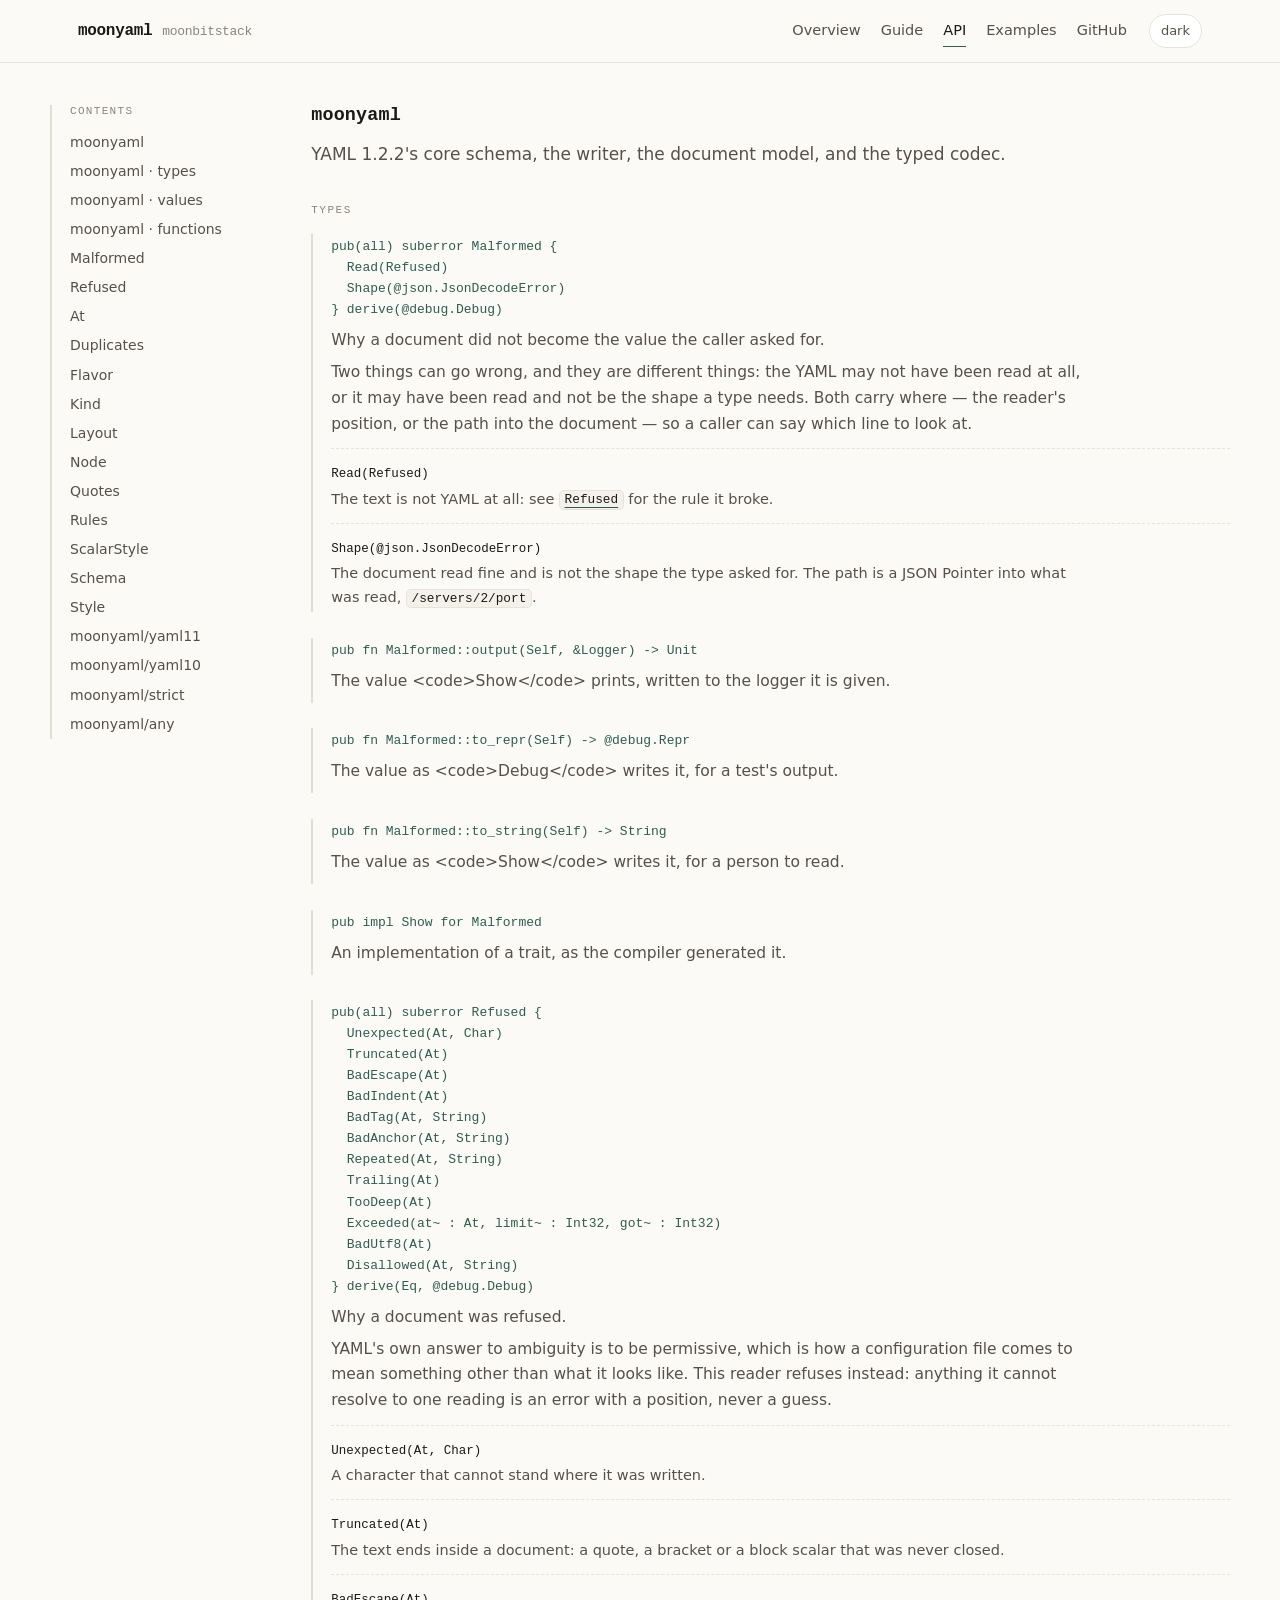
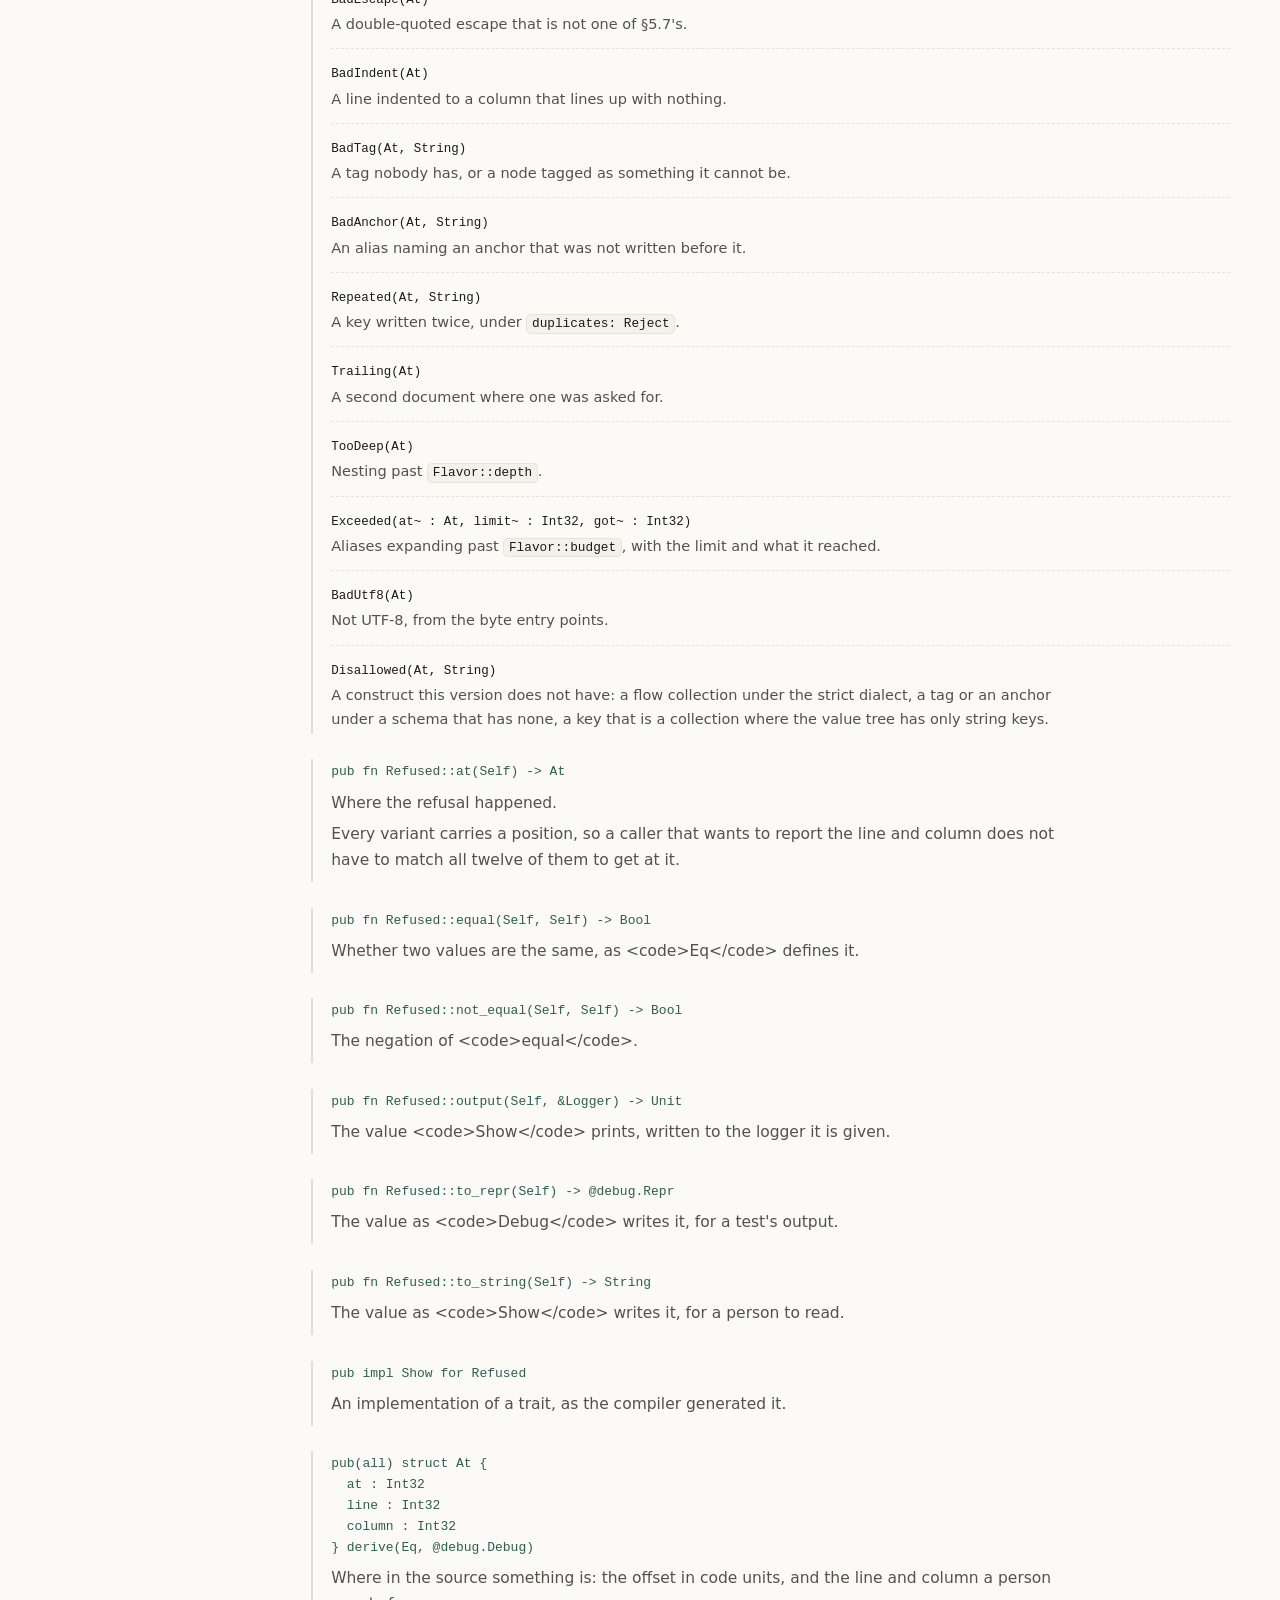
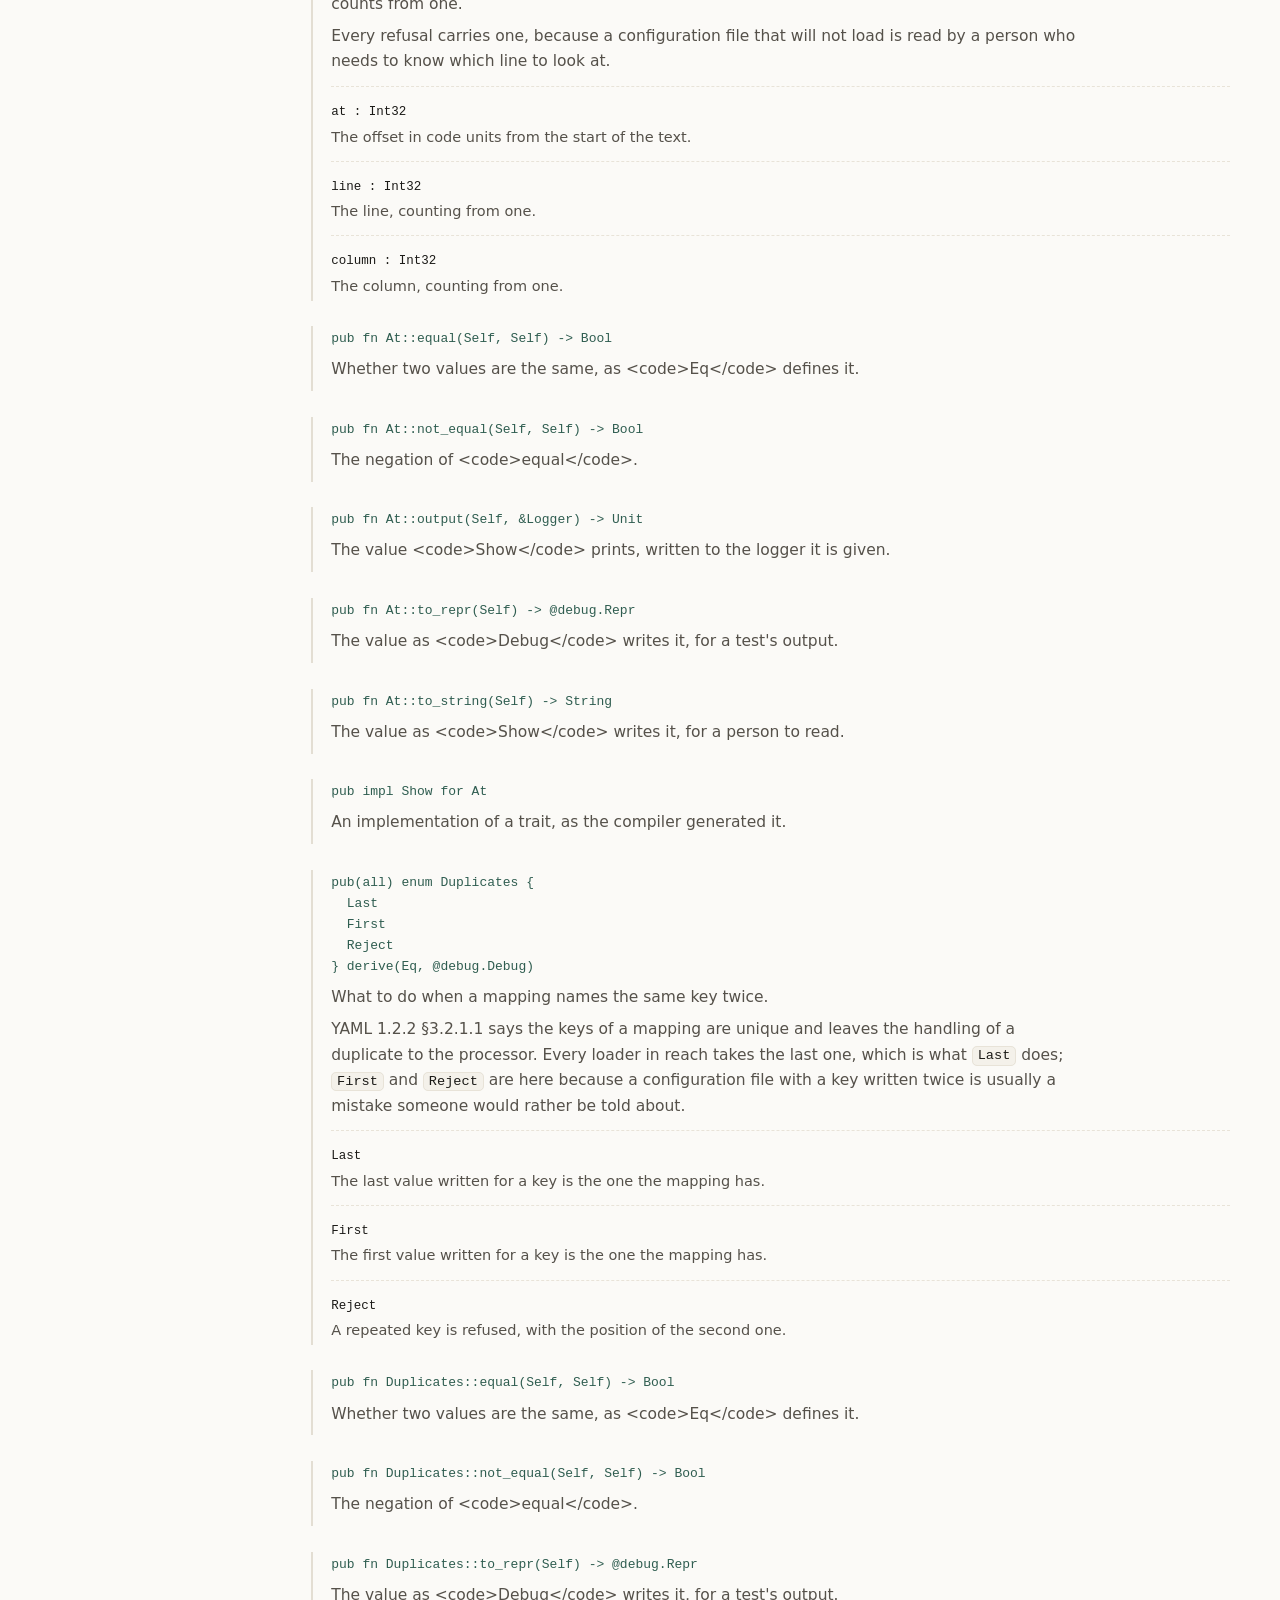
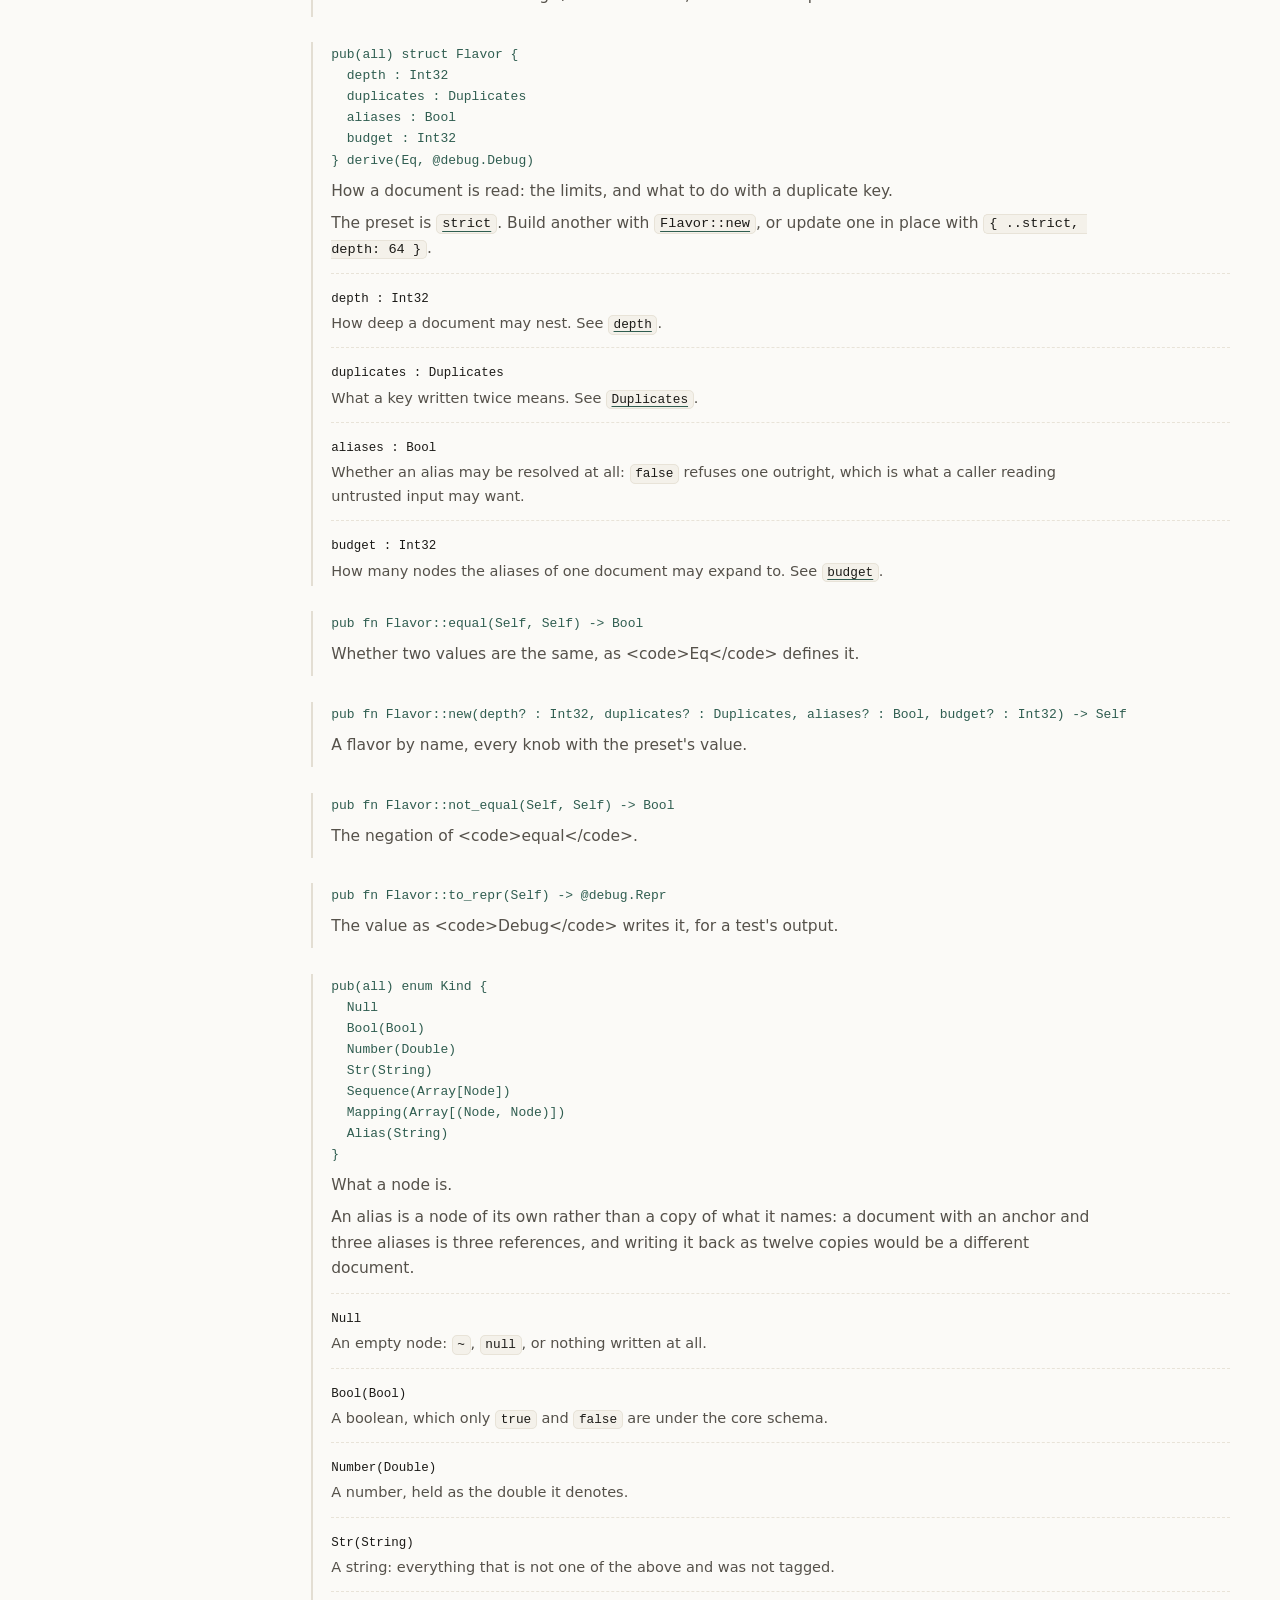
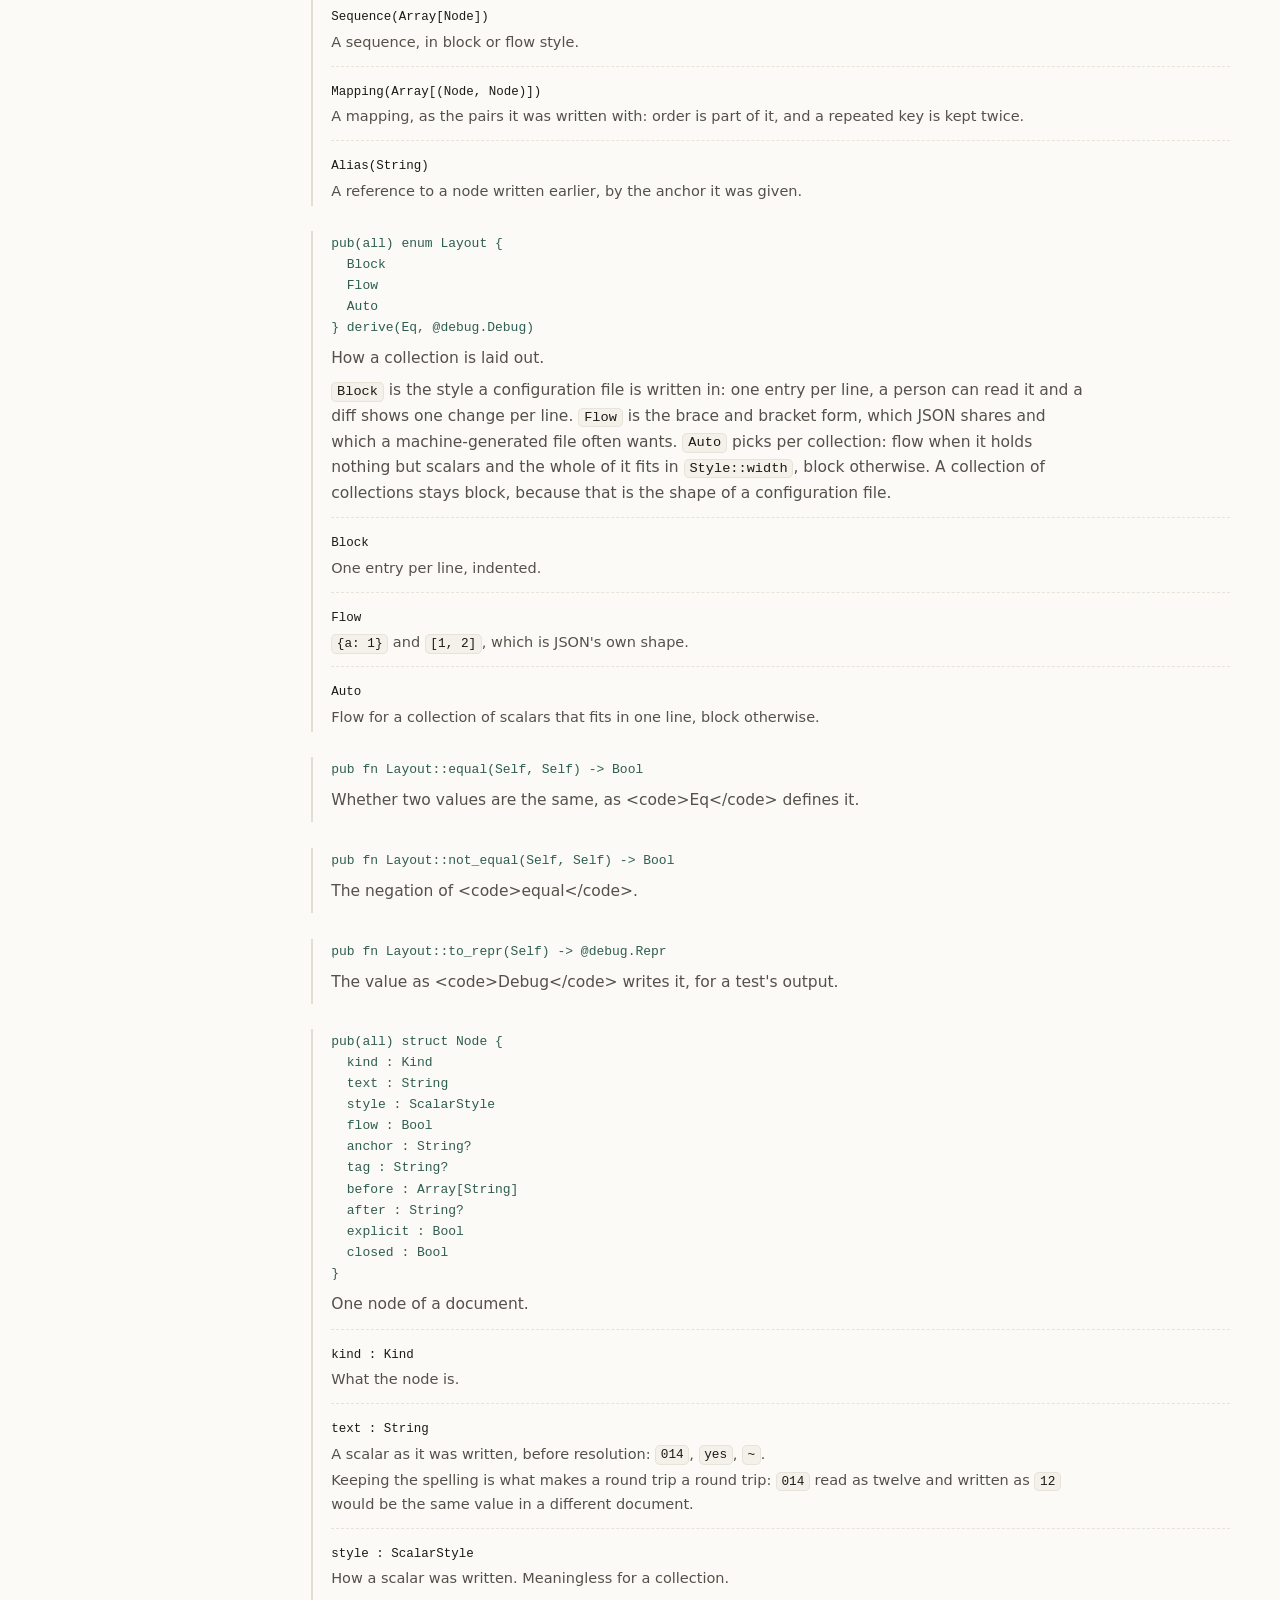
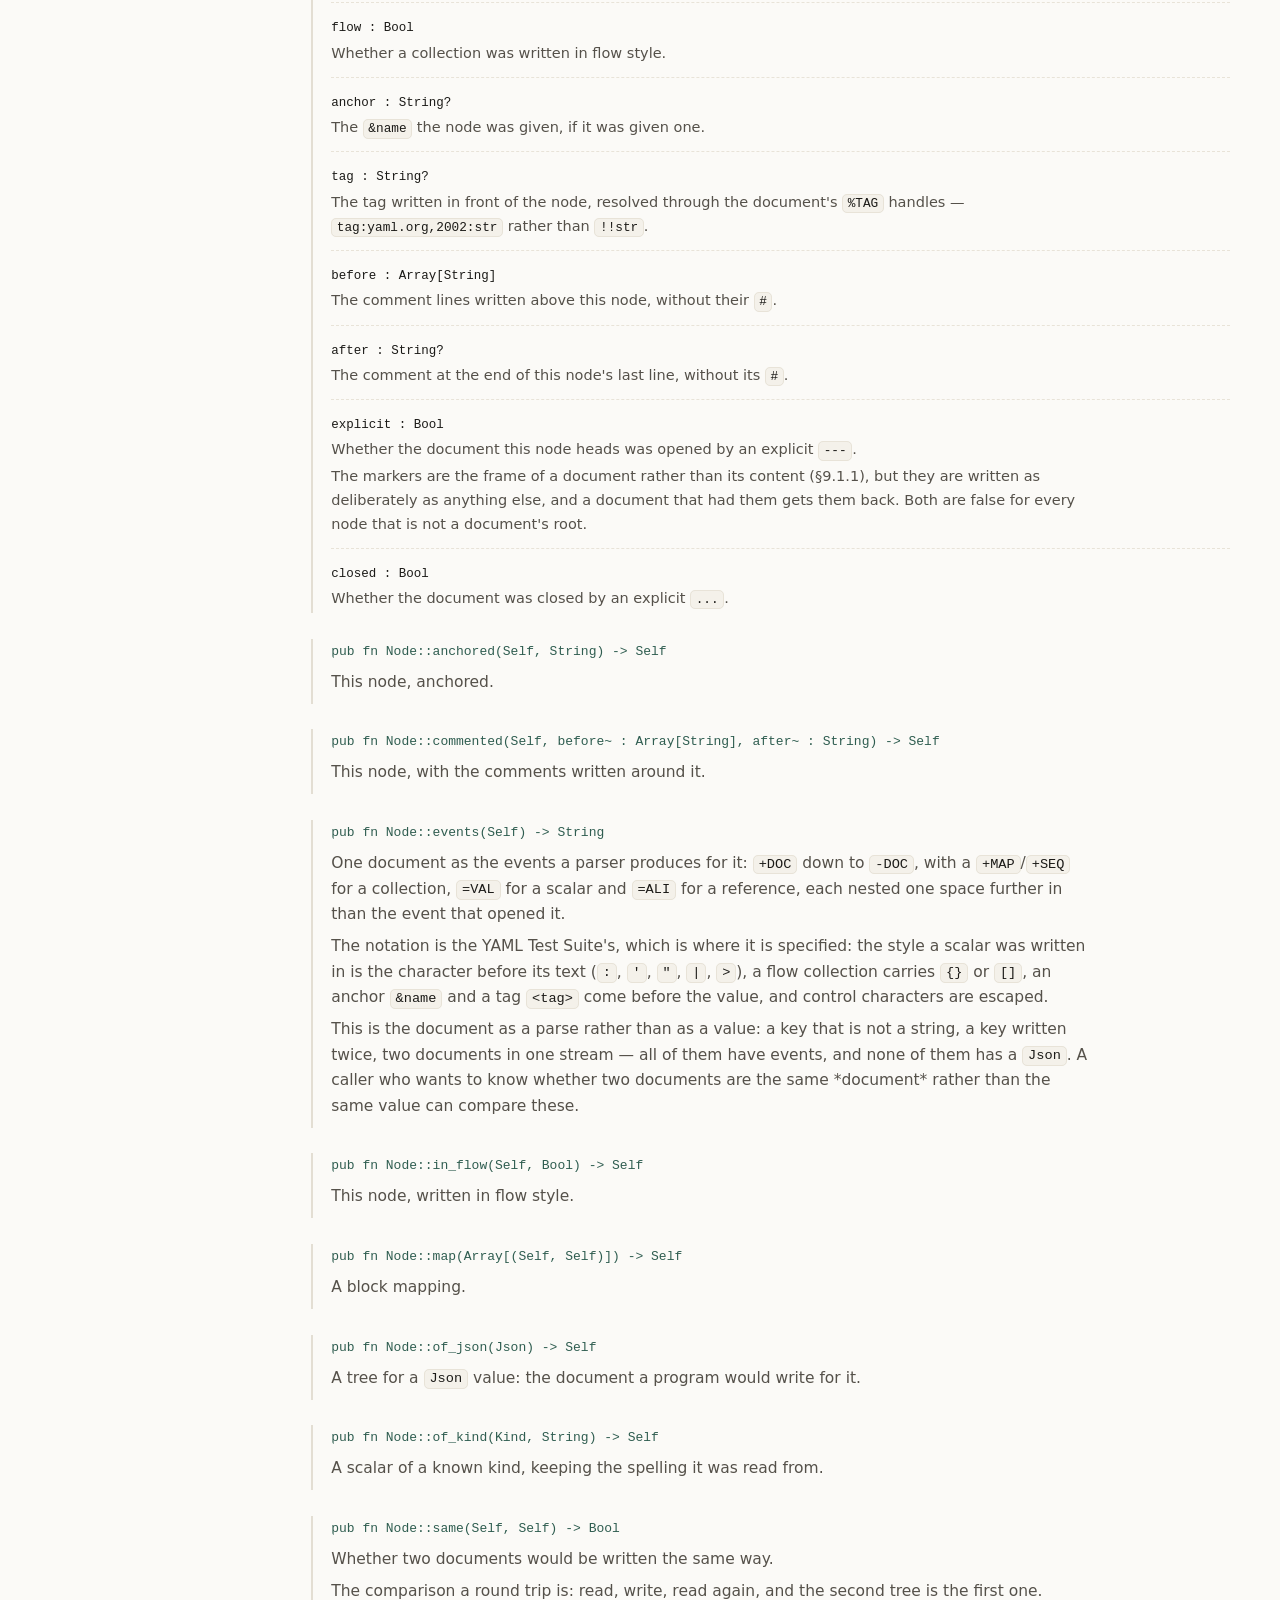
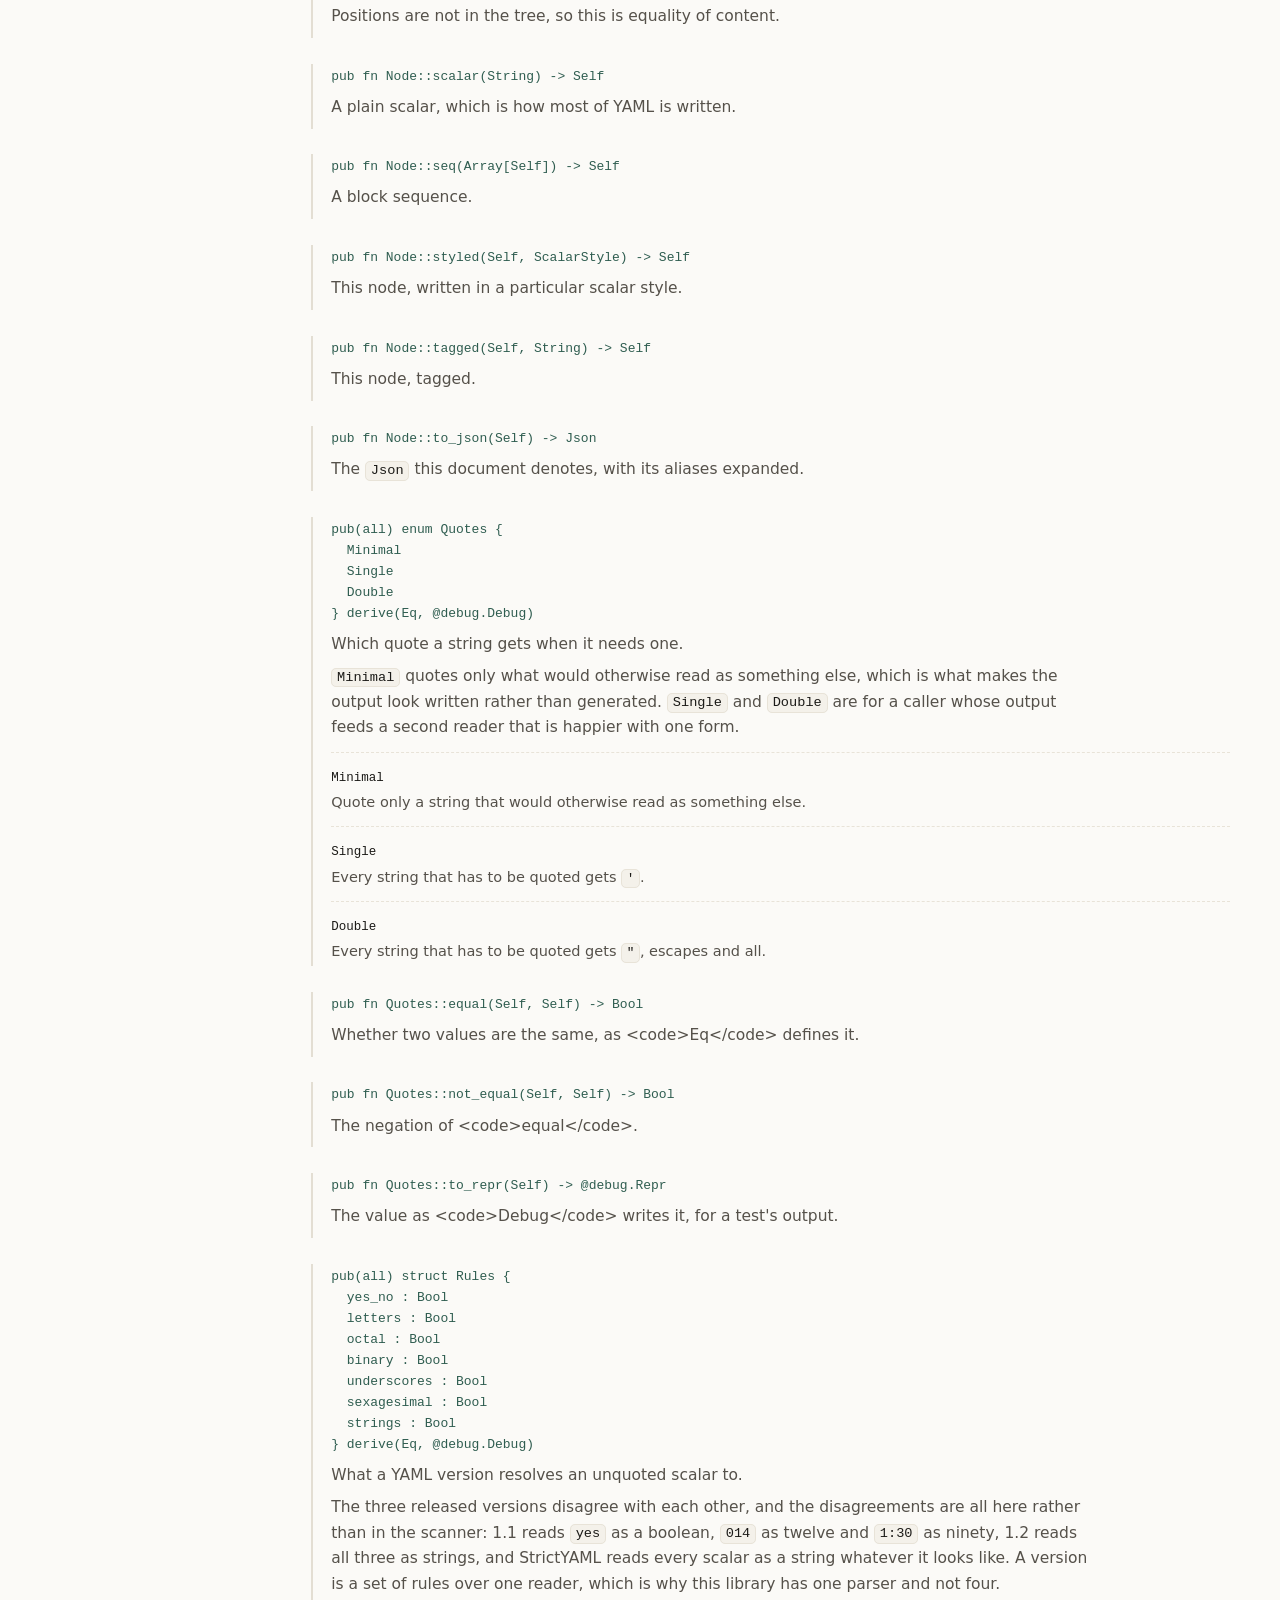
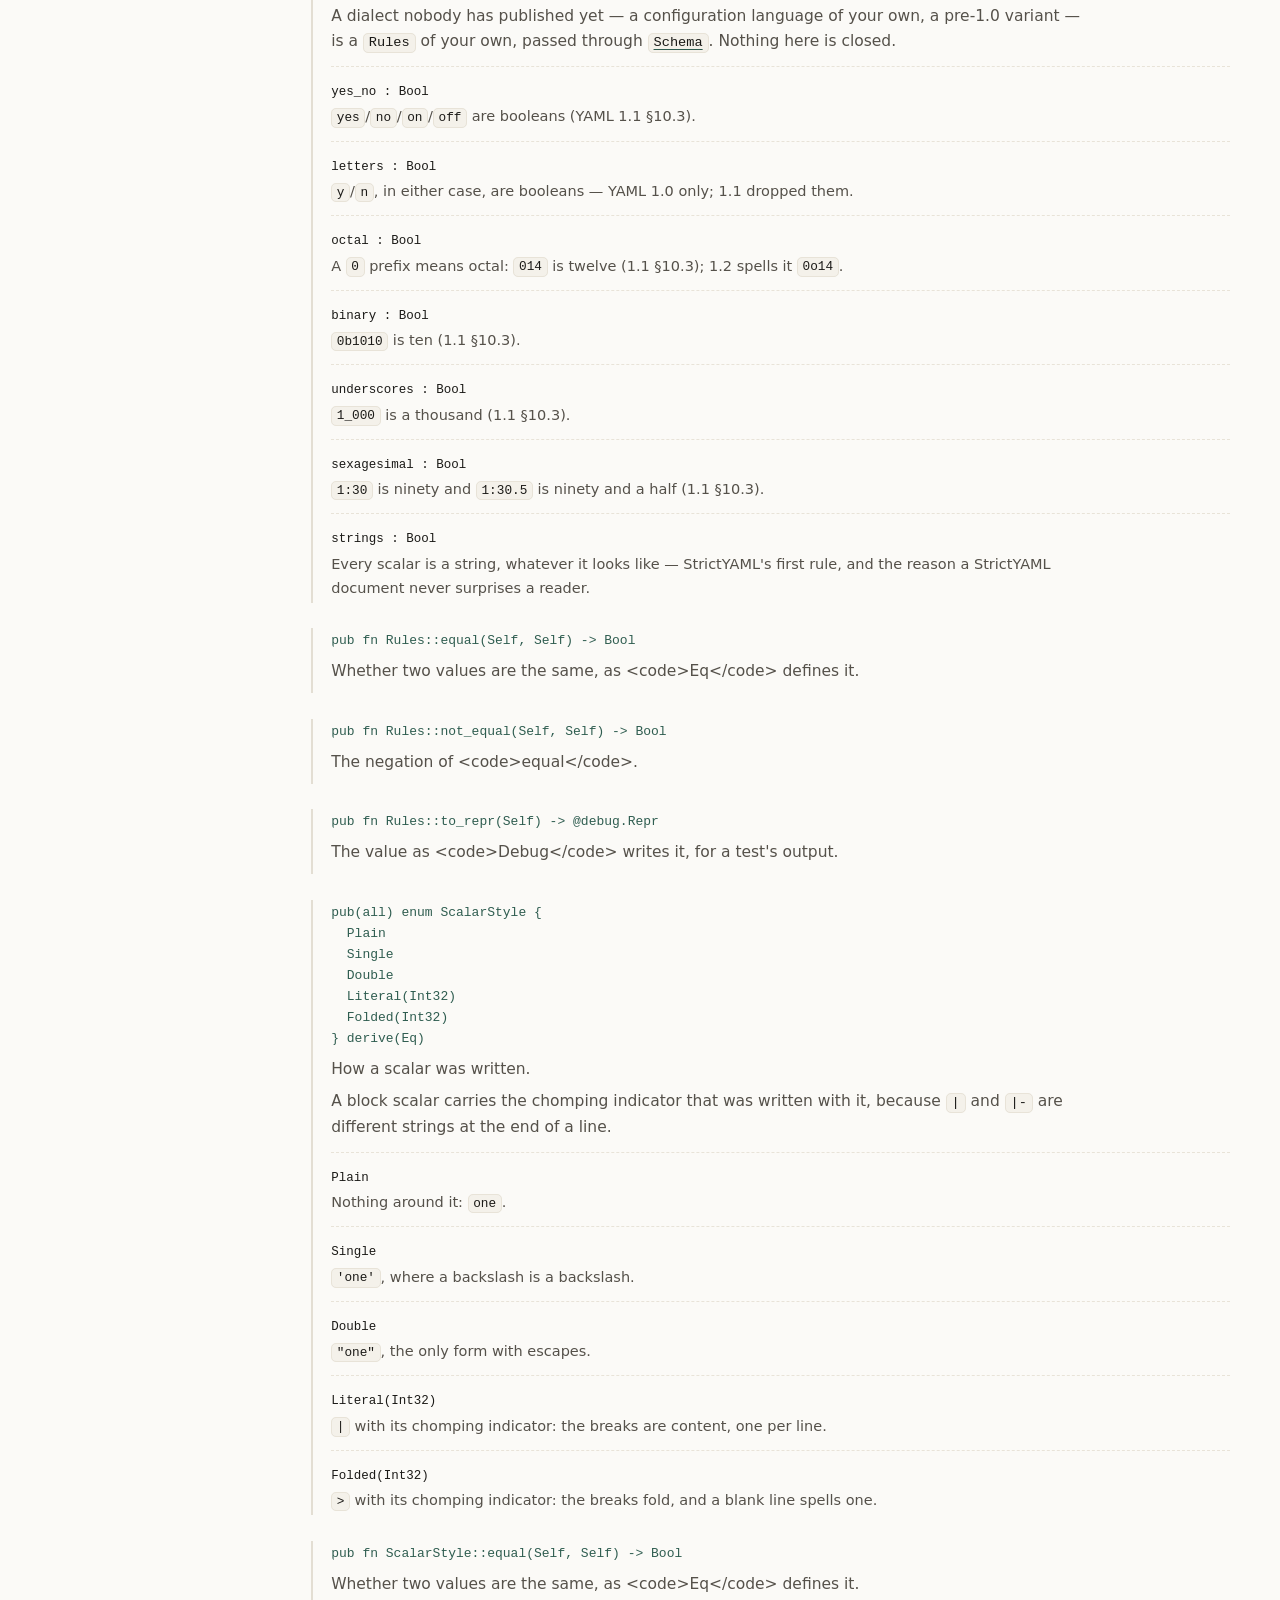
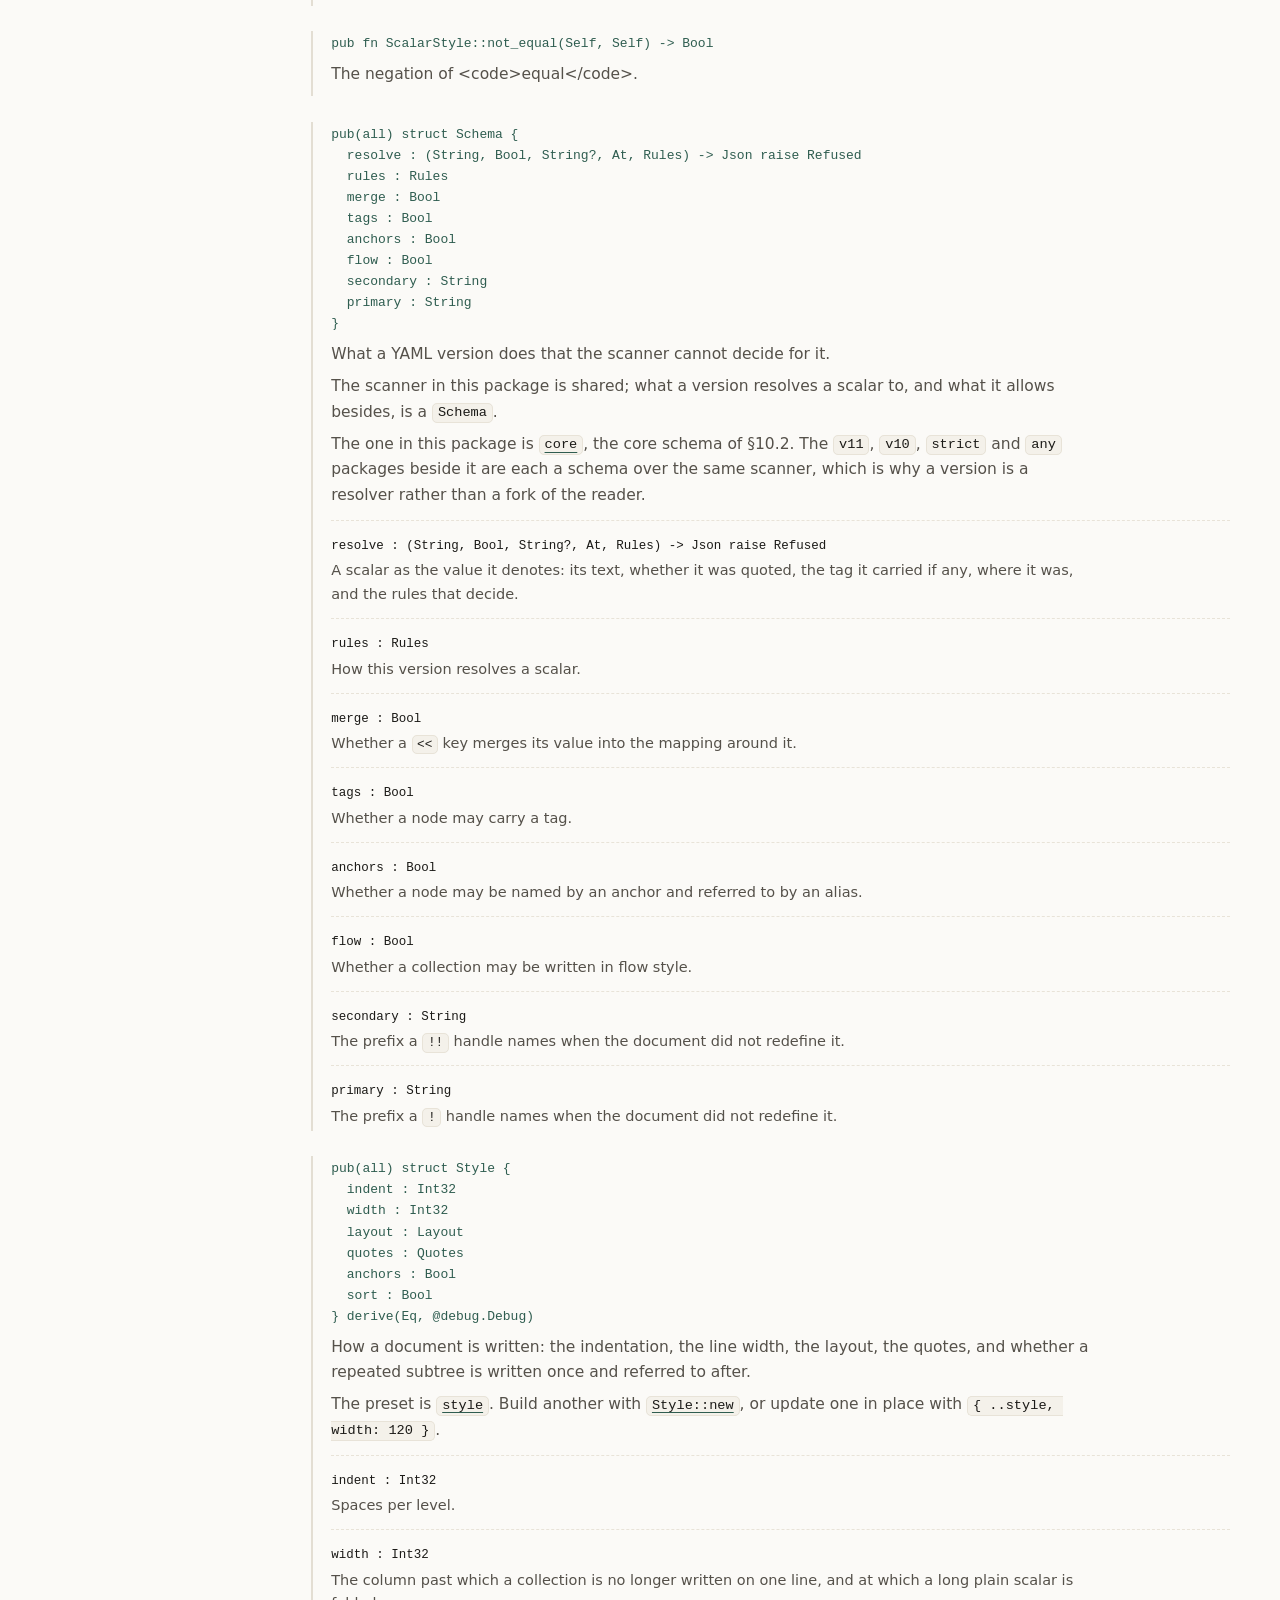
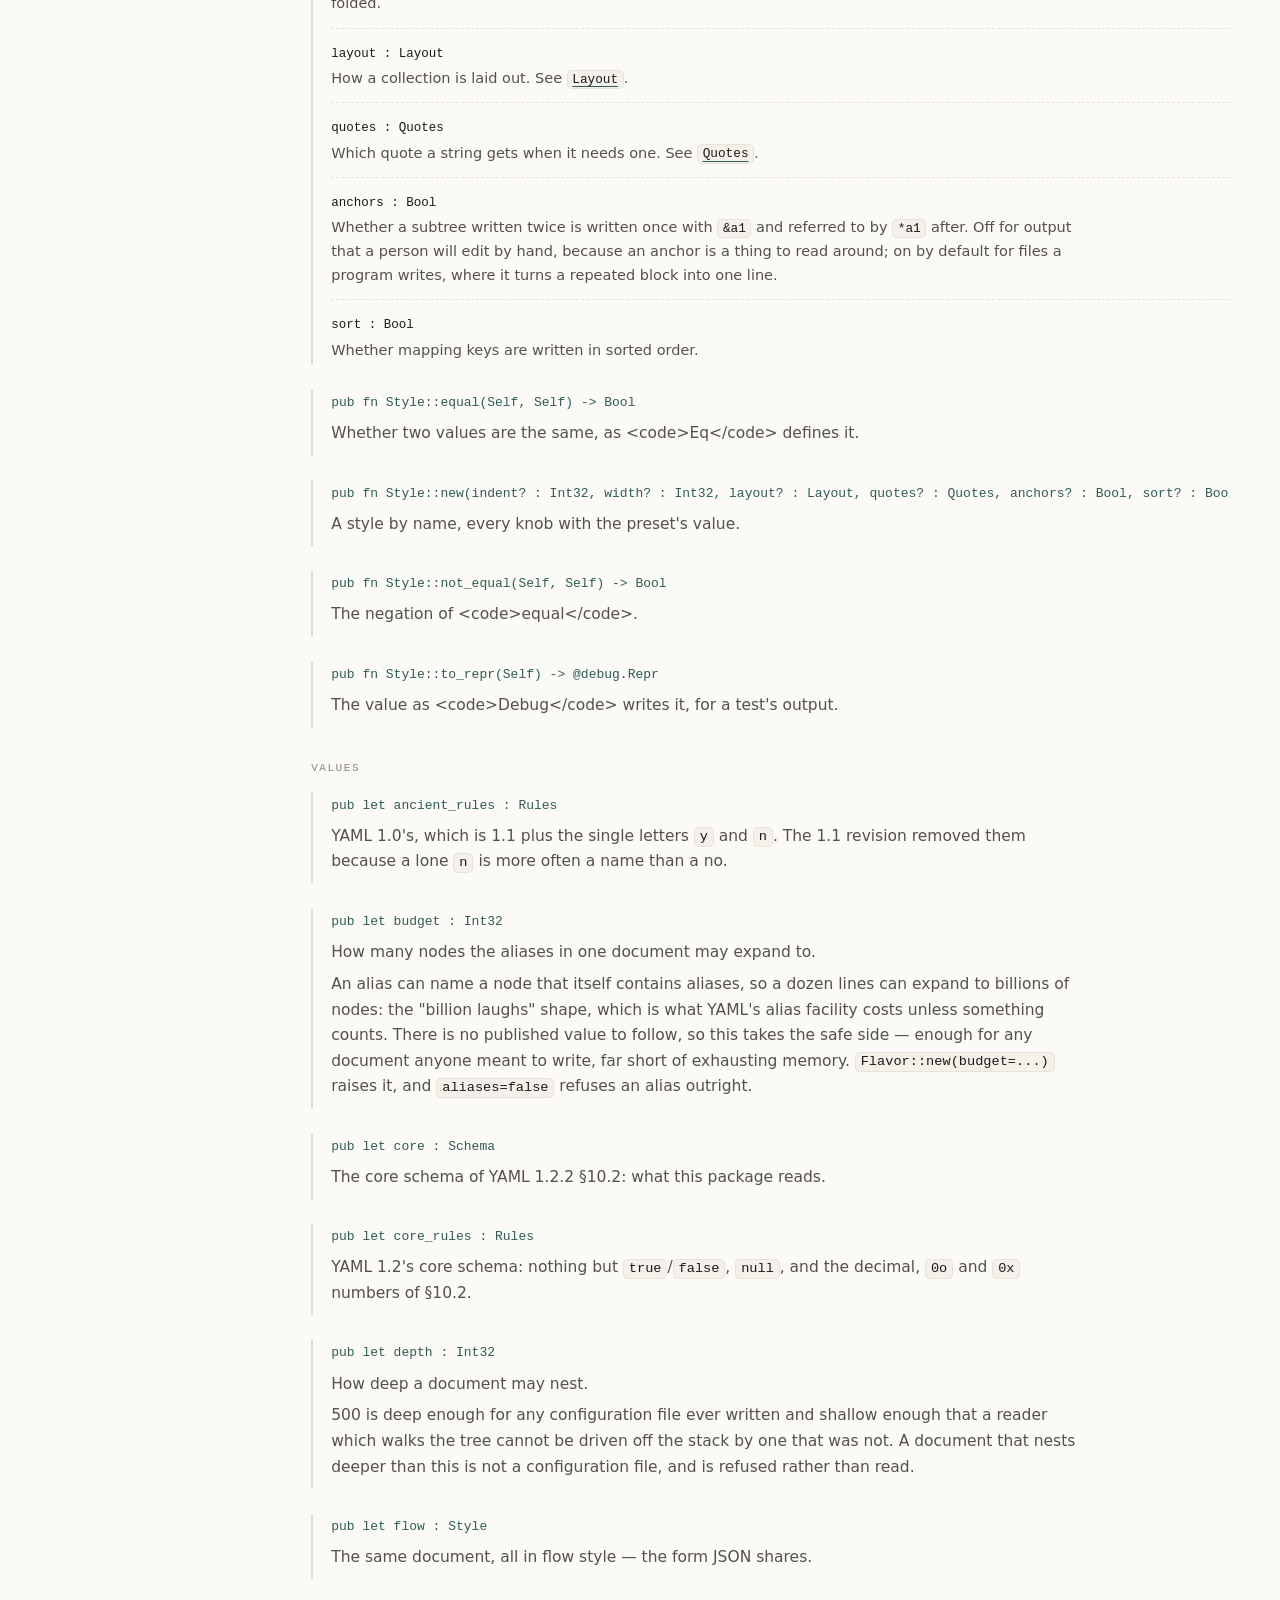
==== commit 23cc2dde: "docs(moonyaml): the page scroll bar shows while the page moves or under the pointer and hides a mome" ====
--- a/docs/api.html
+++ b/docs/api.html
@@ -9,6 +9,7 @@
       content="Every public type, value and function in moonyaml, with the signature the compiler produces and the comment that explains it."
     />
     <link rel="stylesheet" href="style.css" />
+<script type="module" src="scrollbar.js"></script>
     <link rel="icon" href="data:image/svg+xml,<svg xmlns='http://www.w3.org/2000/svg' viewBox='0 0 100 100'><text y='.9em' font-size='90'>⛰</text></svg>" />
     <script>
       // Set before the first paint, so the page never flashes the other theme.
--- a/docs/style.css
+++ b/docs/style.css
@@ -339,7 +339,7 @@
   margin: 1.6rem 0 0;
 }
 
-@media (max-width: 900px) {
+@media (width <= 900px) {
   .hero-split {
     /* minmax(0, …) rather than 1fr: a grid item's automatic minimum is the width
      * of the longest line of code inside it, which would push the page sideways. */
@@ -887,3 +887,15 @@
   text-overflow: ellipsis;
   white-space: nowrap;
 }
+
+/* The page scroll bar shows while the page moves or under the pointer and
+   hides a moment after; it keeps its place, so nothing shifts. */
+@supports selector(::-webkit-scrollbar) {
+  html:not(.scrolling)::-webkit-scrollbar-thumb { background: transparent; border-color: transparent; box-shadow: none; }
+}
+@supports not selector(::-webkit-scrollbar) {
+  html:not(.scrolling) { scrollbar-color: transparent transparent; }
+}
+
+/* Long identifiers in running text break rather than widen the page. */
+:where(p, li, td, dd, h1, h2, h3, h4) code { white-space: pre-wrap; overflow-wrap: anywhere; }
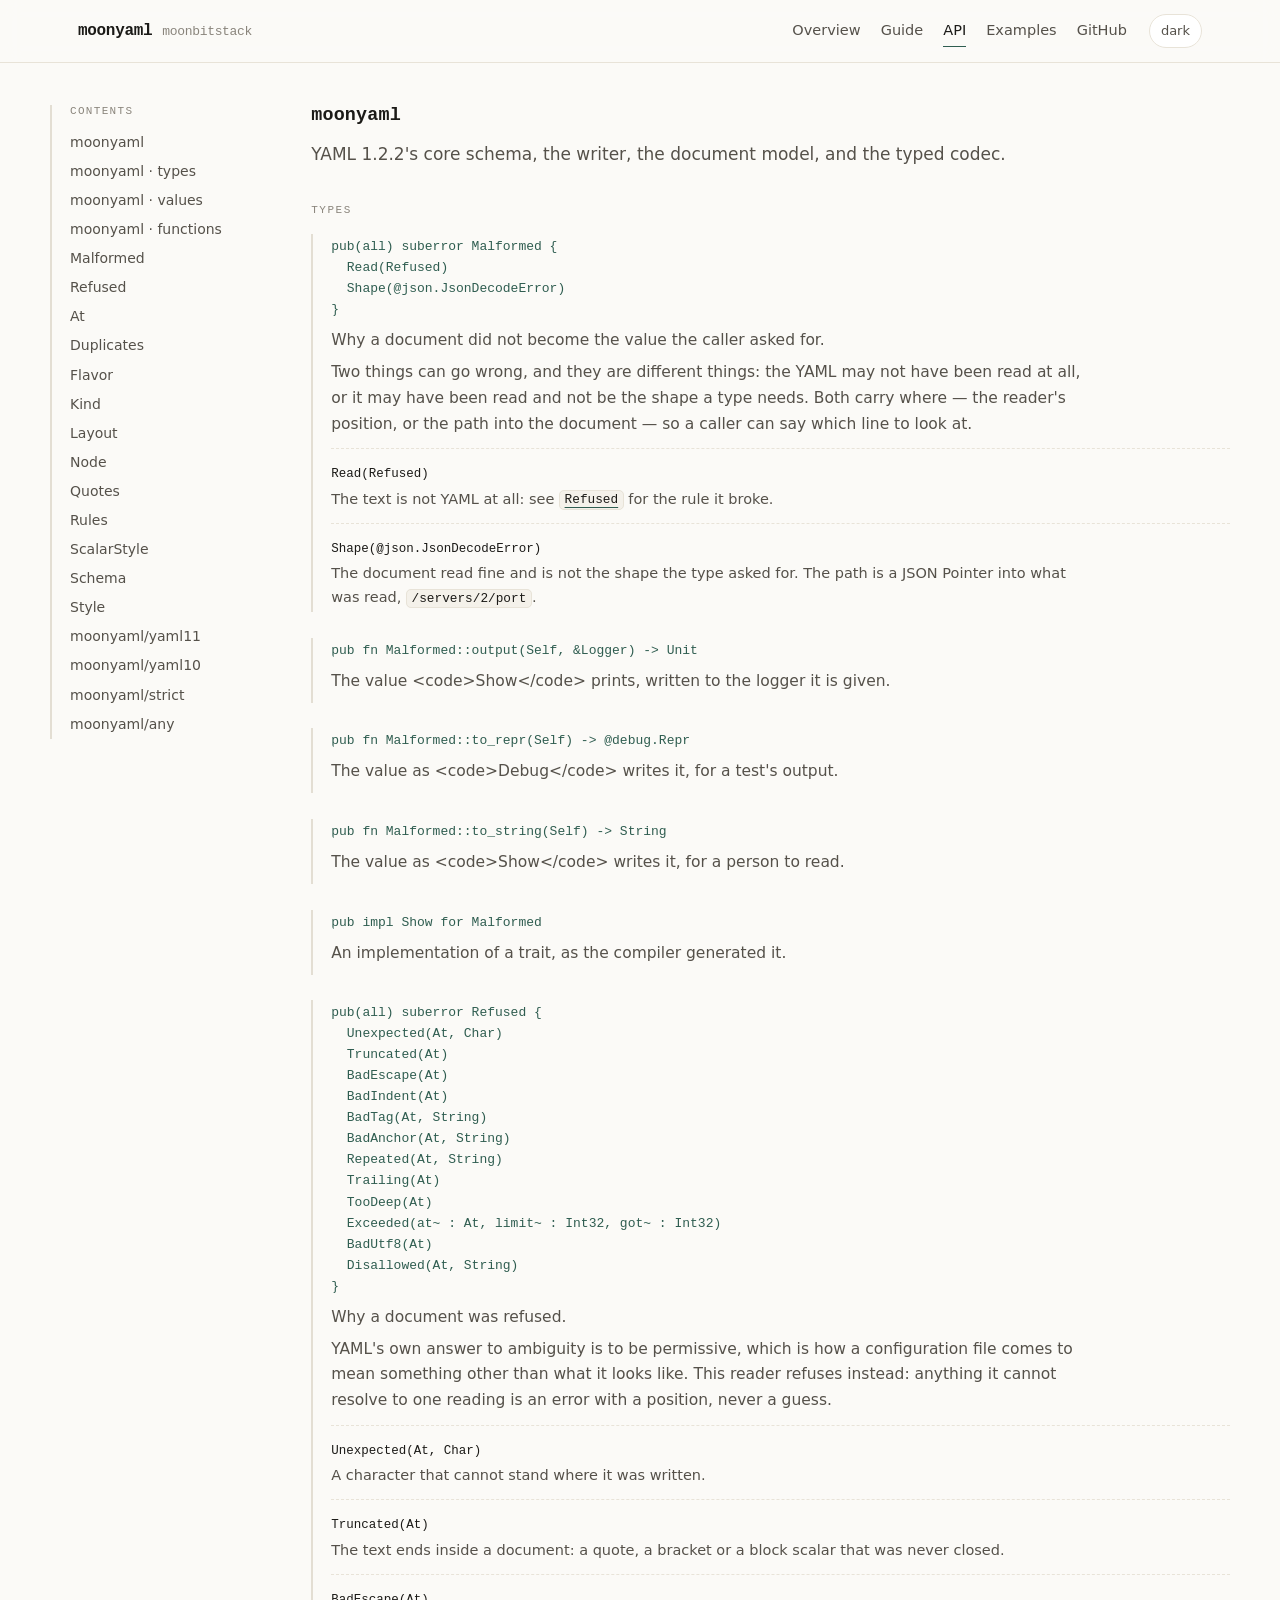
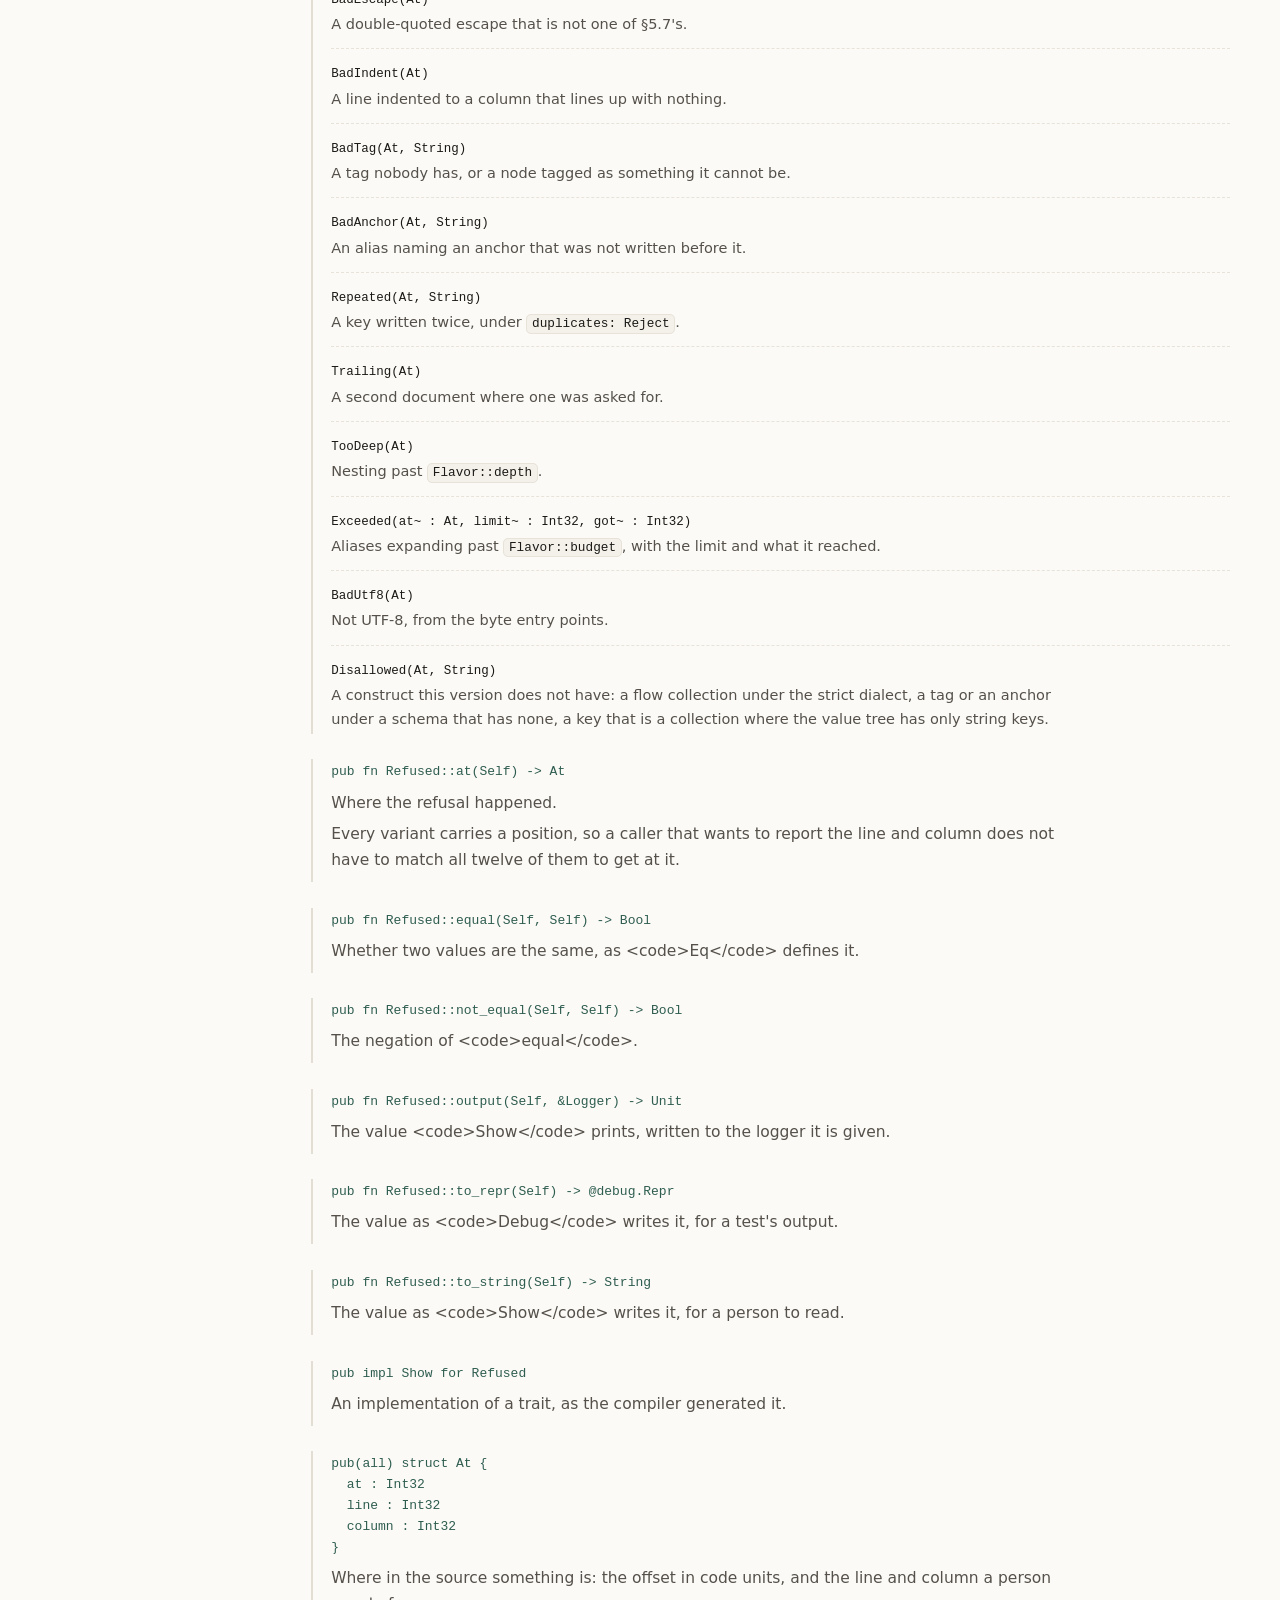
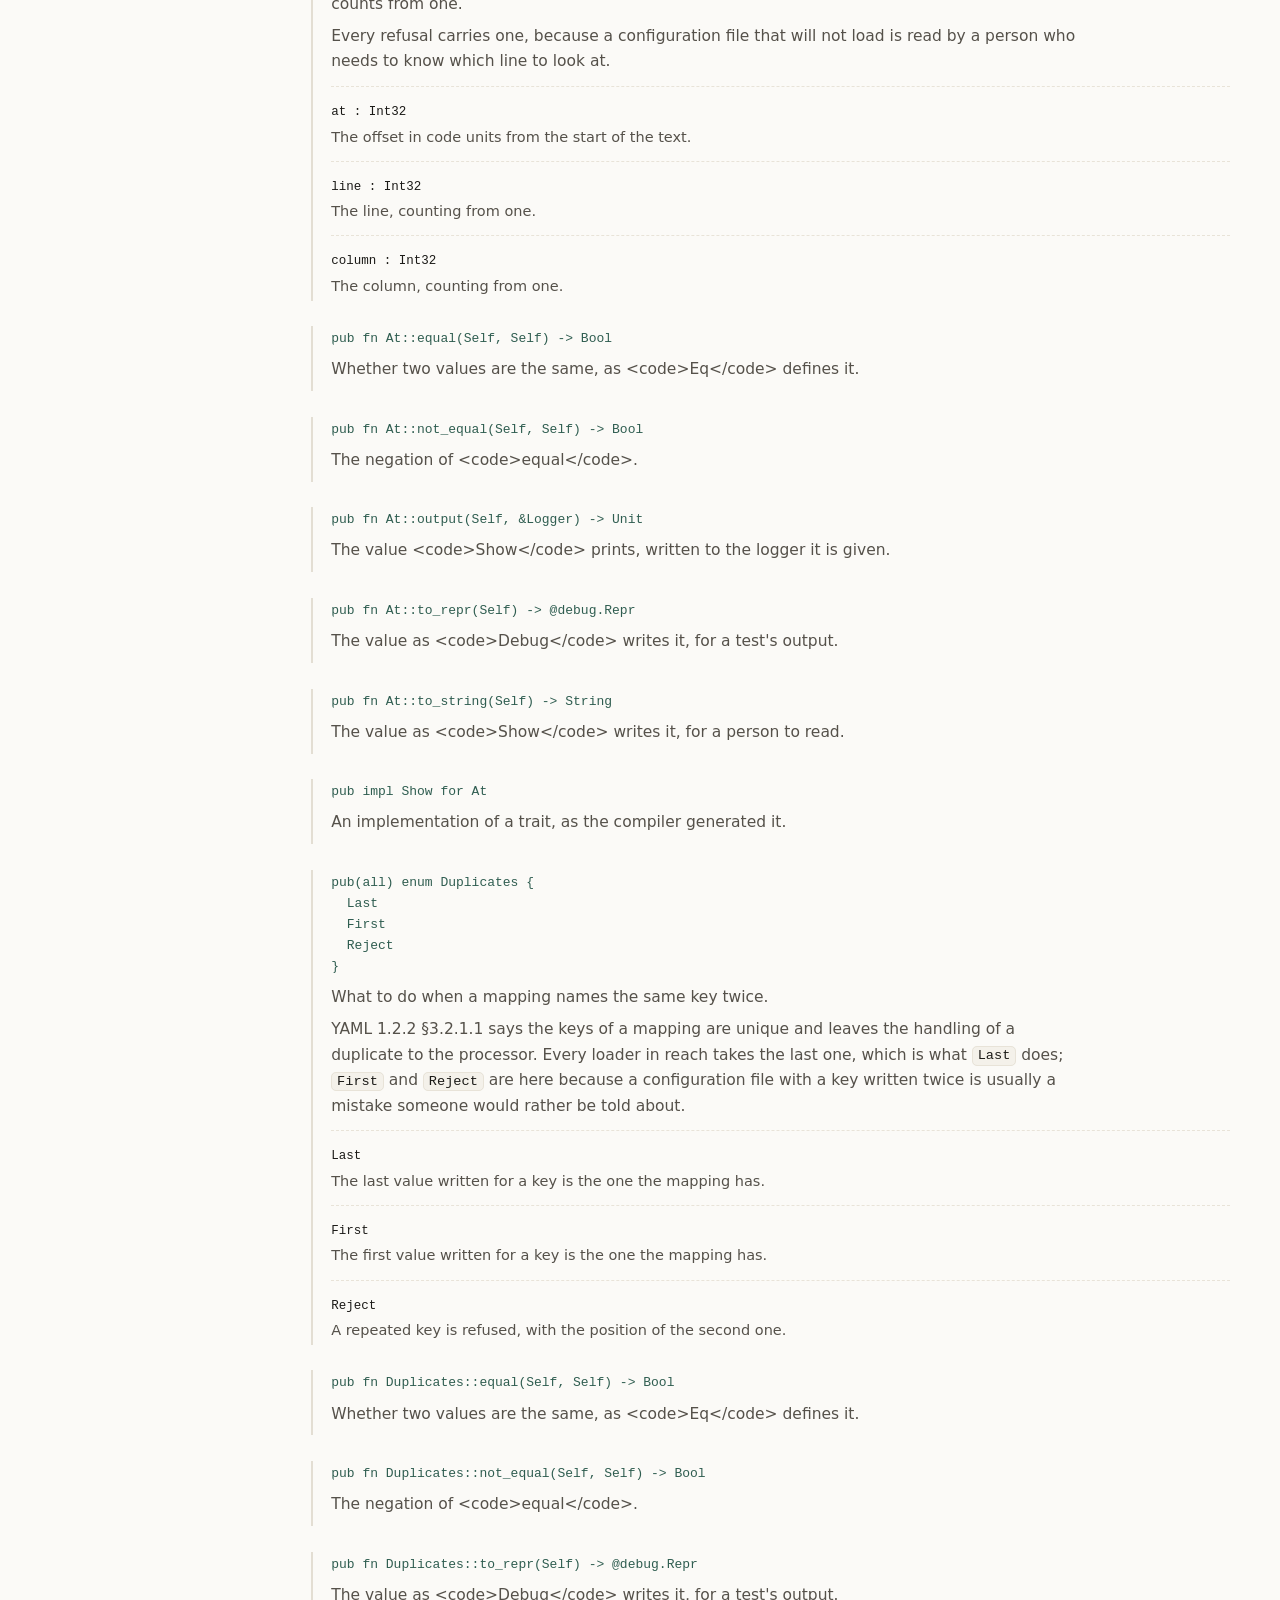
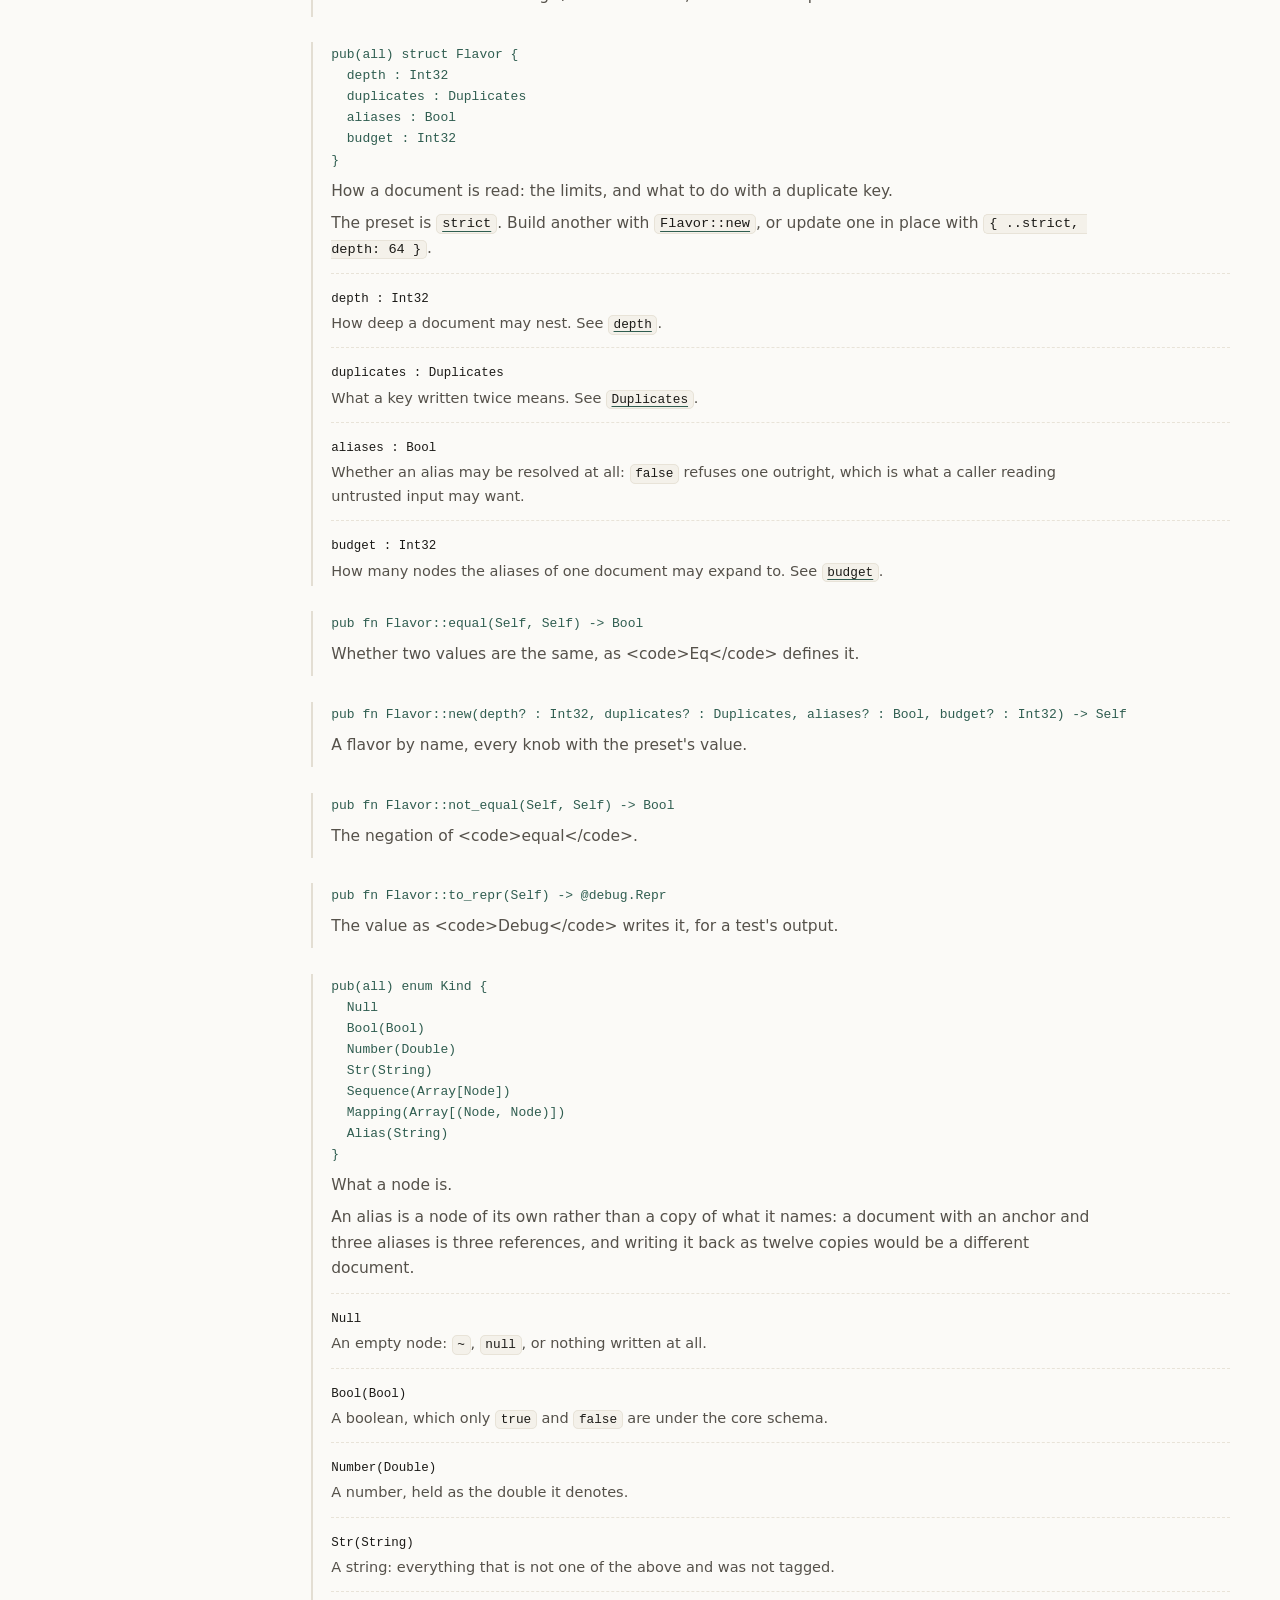
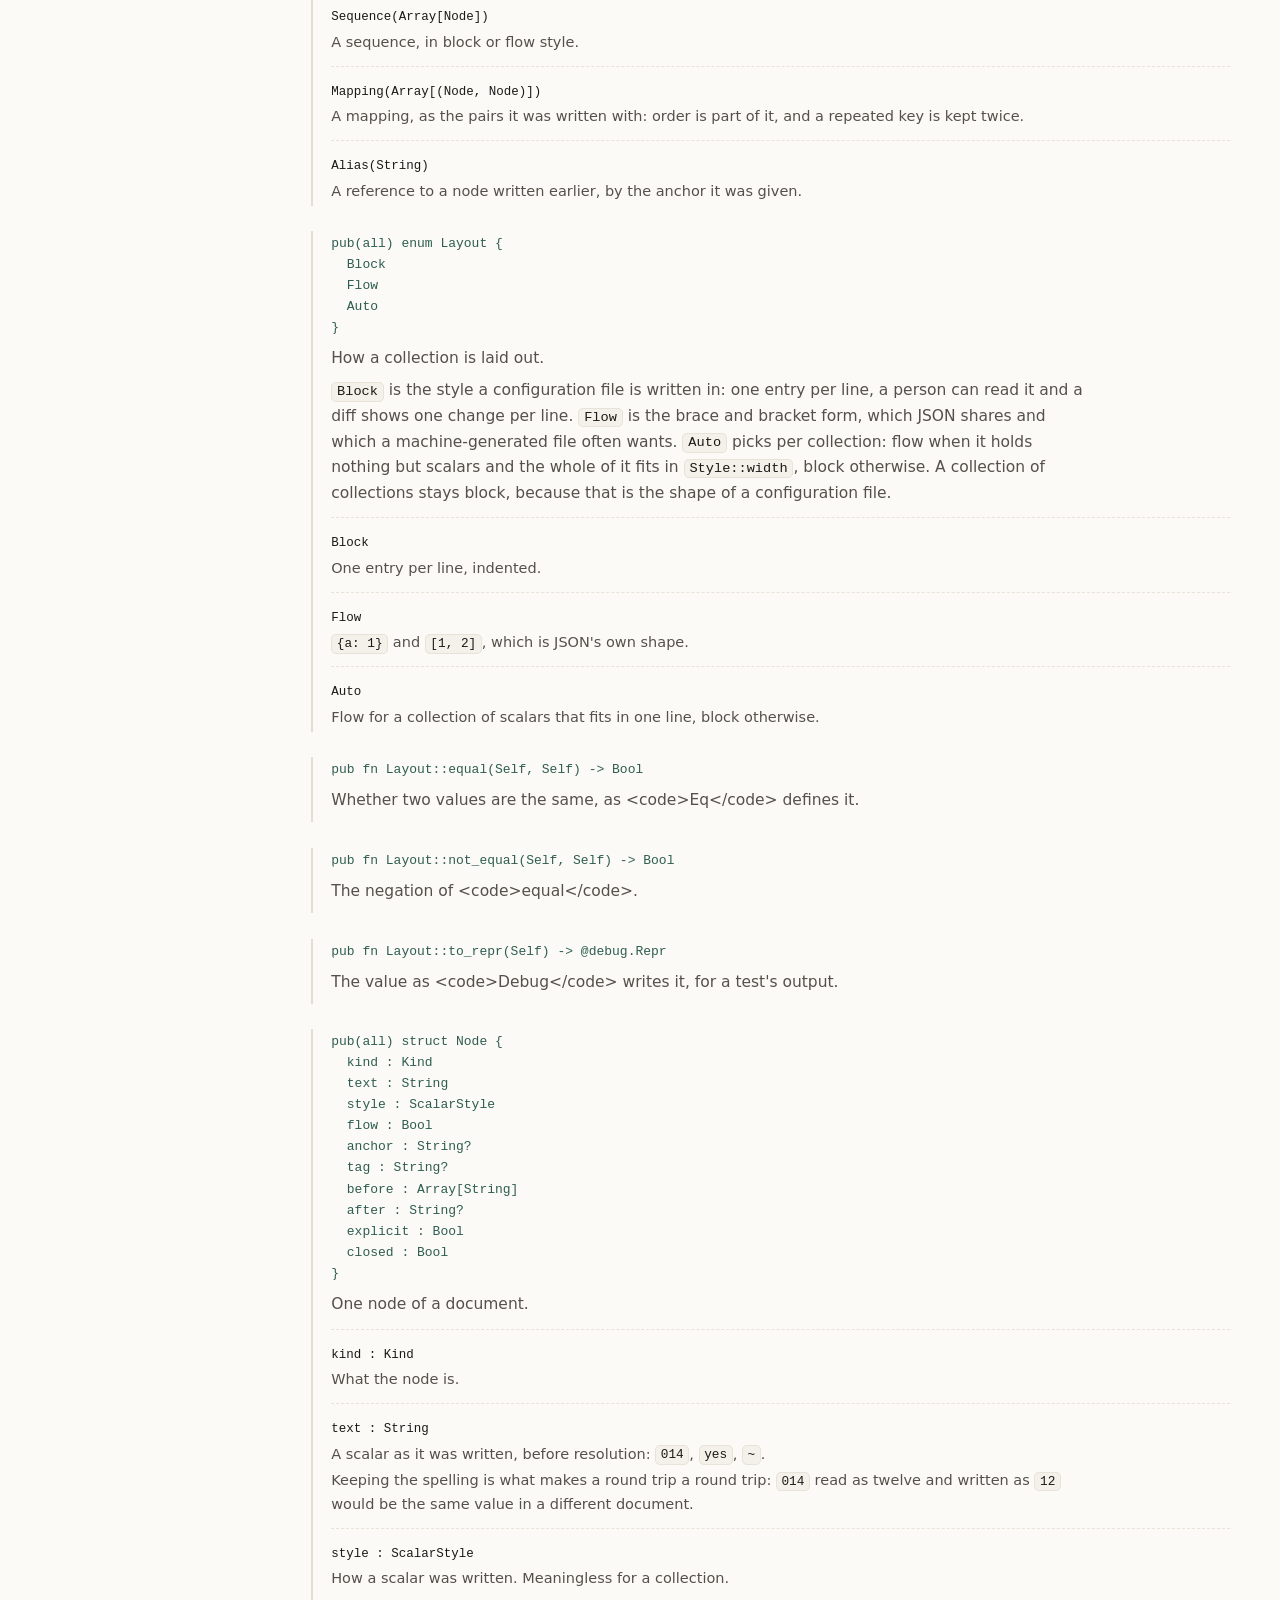
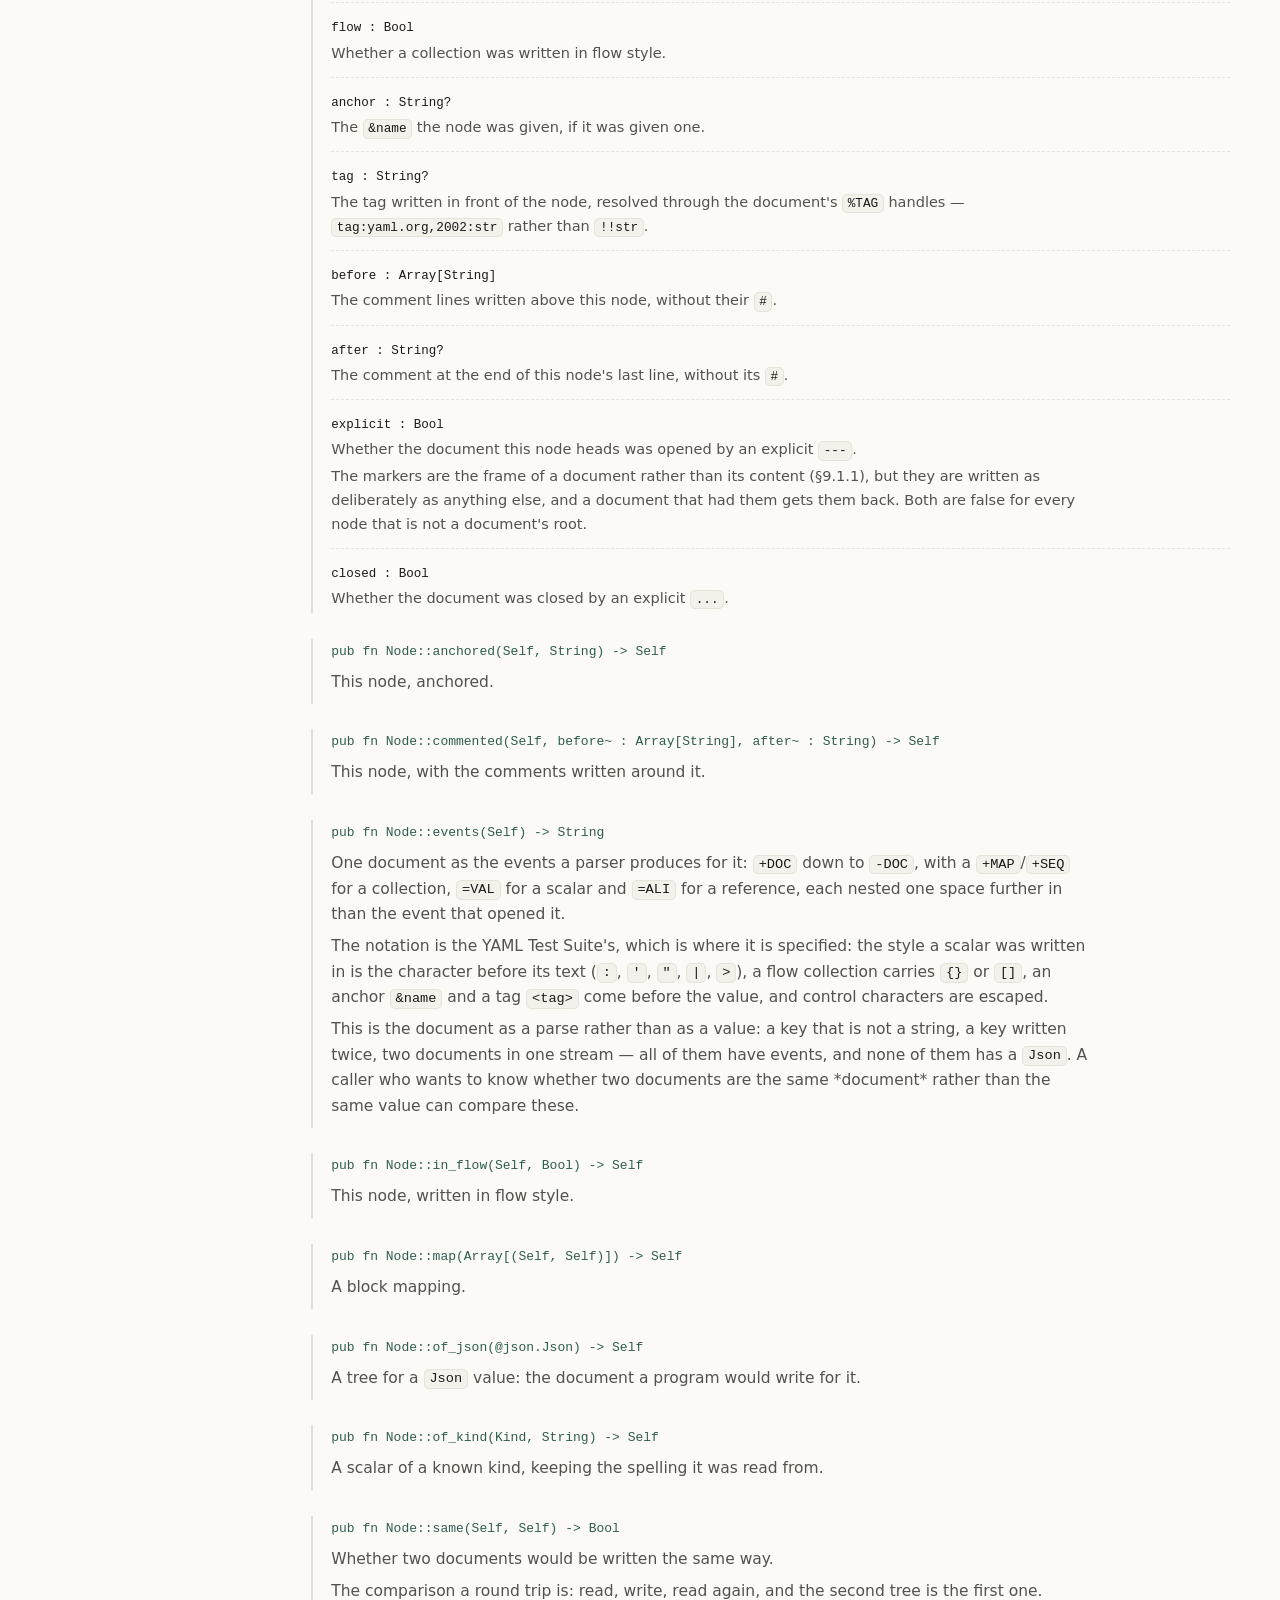
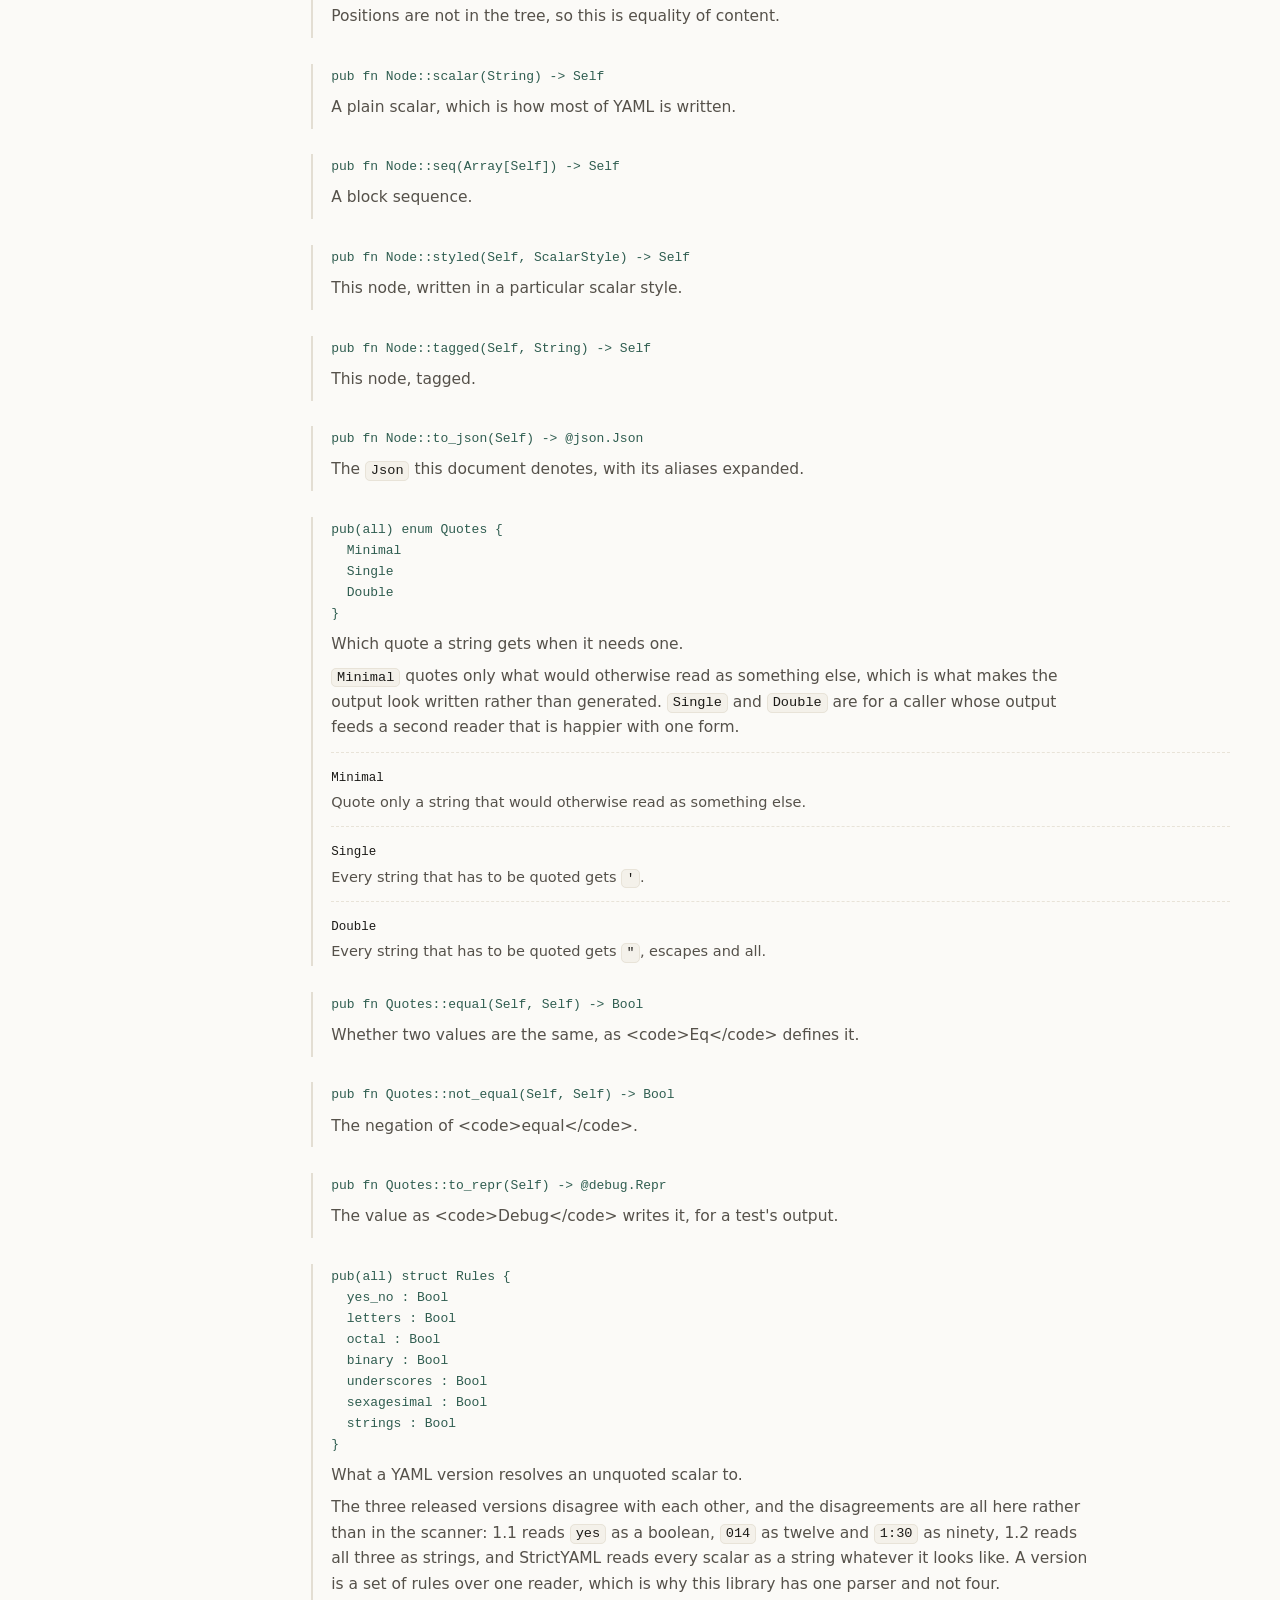
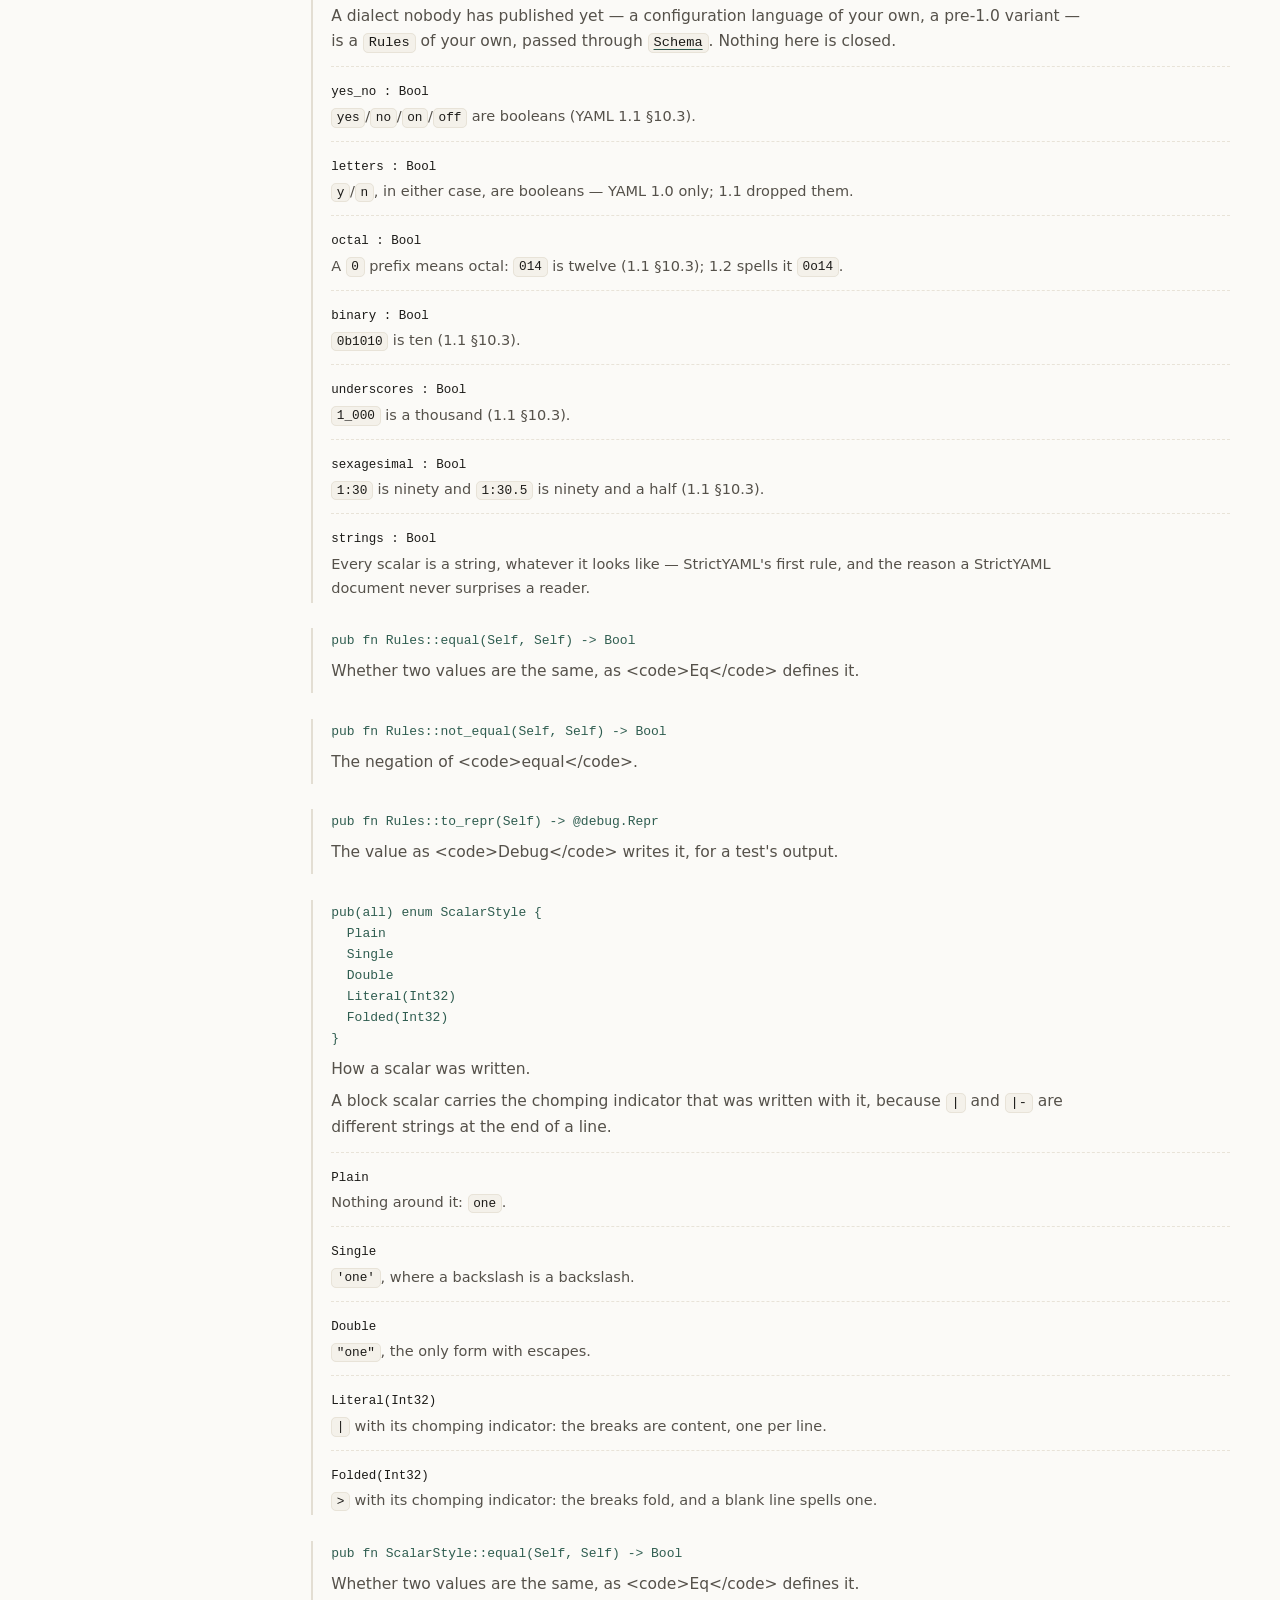
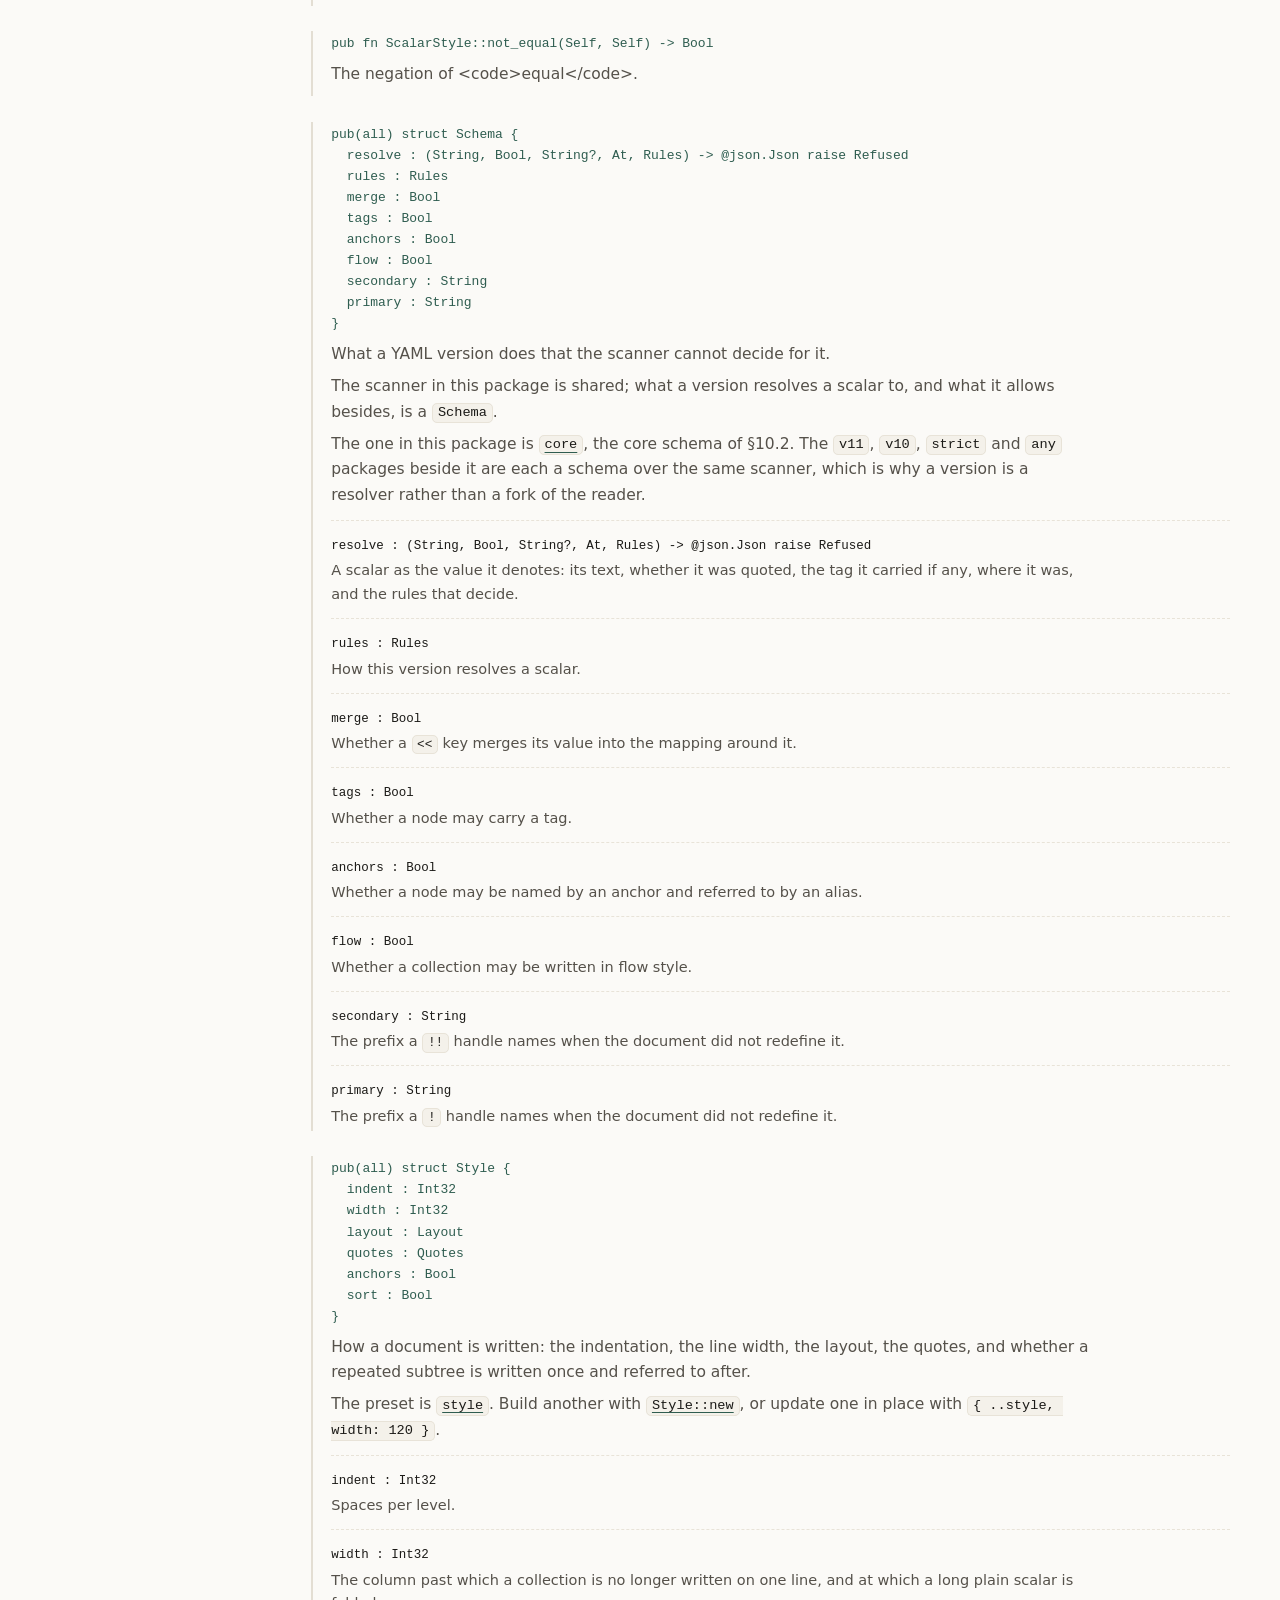
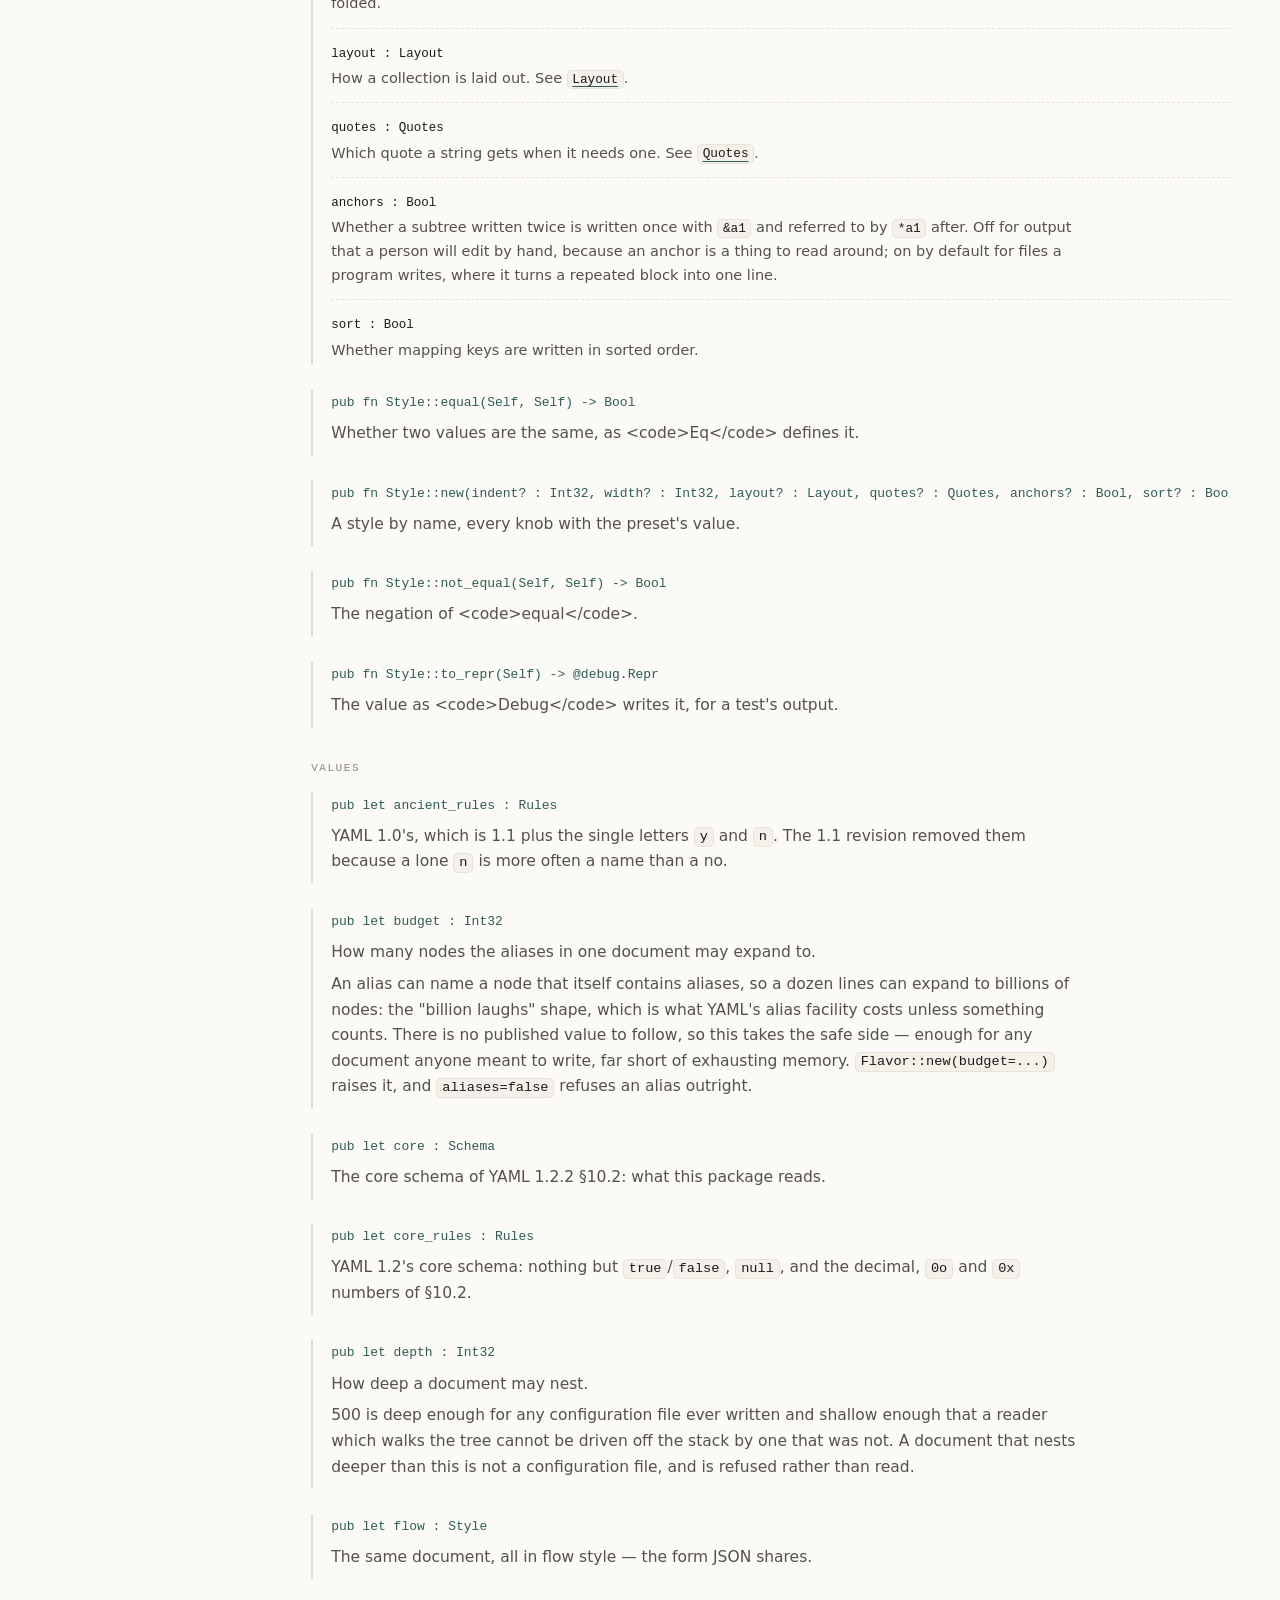
==== commit f14c92f4: "docs(moonyaml): the API page follows the interfaces as the current compiler prints them. Signed-off-" ====
--- a/docs/api.html
+++ b/docs/api.html
@@ -9,7 +9,7 @@
       content="Every public type, value and function in moonyaml, with the signature the compiler produces and the comment that explains it."
     />
     <link rel="stylesheet" href="style.css" />
-<script type="module" src="scrollbar.js"></script>
+    <script type="module" src="scrollbar.js"></script>
     <link rel="icon" href="data:image/svg+xml,<svg xmlns='http://www.w3.org/2000/svg' viewBox='0 0 100 100'><text y='.9em' font-size='90'>⛰</text></svg>" />
     <script>
       // Set before the first paint, so the page never flashes the other theme.
@@ -73,7 +73,7 @@
 <pre class="sig"><code>pub(all) suberror Malformed {
   Read(Refused)
   Shape(@json.JsonDecodeError)
-} derive(@debug.Debug)</code></pre>
+}</code></pre>
 <div class="prose"><p>Why a document did not become the value the caller asked for.</p>
 <p>Two things can go wrong, and they are different things: the YAML may not have been read at all, or it may have been read and not be the shape a type needs. Both carry where — the reader's position, or the path into the document — so a caller can say which line to look at.</p></div>
 <div class="field">
@@ -115,7 +115,7 @@
   Exceeded(at~ : At, limit~ : Int32, got~ : Int32)
   BadUtf8(At)
   Disallowed(At, String)
-} derive(Eq, @debug.Debug)</code></pre>
+}</code></pre>
 <div class="prose"><p>Why a document was refused.</p>
 <p>YAML's own answer to ambiguity is to be permissive, which is how a configuration file comes to mean something other than what it looks like. This reader refuses instead: anything it cannot resolve to one reading is an error with a position, never a guess.</p></div>
 <div class="field">
@@ -201,7 +201,7 @@
   at : Int32
   line : Int32
   column : Int32
-} derive(Eq, @debug.Debug)</code></pre>
+}</code></pre>
 <div class="prose"><p>Where in the source something is: the offset in code units, and the line and column a person counts from one.</p>
 <p>Every refusal carries one, because a configuration file that will not load is read by a person who needs to know which line to look at.</p></div>
 <div class="field">
@@ -246,7 +246,7 @@
   Last
   First
   Reject
-} derive(Eq, @debug.Debug)</code></pre>
+}</code></pre>
 <div class="prose"><p>What to do when a mapping names the same key twice.</p>
 <p>YAML 1.2.2 §3.2.1.1 says the keys of a mapping are unique and leaves the handling of a duplicate to the processor. Every loader in reach takes the last one, which is what <code>Last</code> does; <code>First</code> and <code>Reject</code> are here because a configuration file with a key written twice is usually a mistake someone would rather be told about.</p></div>
 <div class="field">
@@ -280,7 +280,7 @@
   duplicates : Duplicates
   aliases : Bool
   budget : Int32
-} derive(Eq, @debug.Debug)</code></pre>
+}</code></pre>
 <div class="prose"><p>How a document is read: the limits, and what to do with a duplicate key.</p>
 <p>The preset is <a href="#strict"><code>strict</code></a>. Build another with <a href="#flavor-new"><code>Flavor::new</code></a>, or update one in place with <code>{ ..strict, depth: 64 }</code>.</p></div>
 <div class="field">
@@ -362,7 +362,7 @@
   Block
   Flow
   Auto
-} derive(Eq, @debug.Debug)</code></pre>
+}</code></pre>
 <div class="prose"><p>How a collection is laid out.</p>
 <p><code>Block</code> is the style a configuration file is written in: one entry per line, a person can read it and a diff shows one change per line. <code>Flow</code> is the brace and bracket form, which JSON shares and which a machine-generated file often wants. <code>Auto</code> picks per collection: flow when it holds nothing but scalars and the whole of it fits in <code>Style::width</code>, block otherwise. A collection of collections stays block, because that is the shape of a configuration file.</p></div>
 <div class="field">
@@ -470,7 +470,7 @@
 <div class="prose"><p>A block mapping.</p></div>
 </div>
 <div class="item" id="node-of_json">
-<pre class="sig"><code>pub fn Node::of_json(Json) -&gt; Self</code></pre>
+<pre class="sig"><code>pub fn Node::of_json(@json.Json) -&gt; Self</code></pre>
 <div class="prose"><p>A tree for a <code>Json</code> value: the document a program would write for it.</p></div>
 </div>
 <div class="item" id="node-of_kind">
@@ -499,7 +499,7 @@
 <div class="prose"><p>This node, tagged.</p></div>
 </div>
 <div class="item" id="node-to_json">
-<pre class="sig"><code>pub fn Node::to_json(Self) -&gt; Json</code></pre>
+<pre class="sig"><code>pub fn Node::to_json(Self) -&gt; @json.Json</code></pre>
 <div class="prose"><p>The <code>Json</code> this document denotes, with its aliases expanded.</p></div>
 </div>
 <div class="item" id="quotes">
@@ -507,7 +507,7 @@
   Minimal
   Single
   Double
-} derive(Eq, @debug.Debug)</code></pre>
+}</code></pre>
 <div class="prose"><p>Which quote a string gets when it needs one.</p>
 <p><code>Minimal</code> quotes only what would otherwise read as something else, which is what makes the output look written rather than generated. <code>Single</code> and <code>Double</code> are for a caller whose output feeds a second reader that is happier with one form.</p></div>
 <div class="field">
@@ -544,7 +544,7 @@
   underscores : Bool
   sexagesimal : Bool
   strings : Bool
-} derive(Eq, @debug.Debug)</code></pre>
+}</code></pre>
 <div class="prose"><p>What a YAML version resolves an unquoted scalar to.</p>
 <p>The three released versions disagree with each other, and the disagreements are all here rather than in the scanner: 1.1 reads <code>yes</code> as a boolean, <code>014</code> as twelve and <code>1:30</code> as ninety, 1.2 reads all three as strings, and StrictYAML reads every scalar as a string whatever it looks like. A version is a set of rules over one reader, which is why this library has one parser and not four.</p>
 <p>A dialect nobody has published yet — a configuration language of your own, a pre-1.0 variant — is a <code>Rules</code> of your own, passed through <a href="#schema"><code>Schema</code></a>. Nothing here is closed.</p></div>
@@ -596,7 +596,7 @@
   Double
   Literal(Int32)
   Folded(Int32)
-} derive(Eq)</code></pre>
+}</code></pre>
 <div class="prose"><p>How a scalar was written.</p>
 <p>A block scalar carries the chomping indicator that was written with it, because <code>|</code> and <code>|-</code> are different strings at the end of a line.</p></div>
 <div class="field">
@@ -630,7 +630,7 @@
 </div>
 <div class="item" id="schema">
 <pre class="sig"><code>pub(all) struct Schema {
-  resolve : (String, Bool, String?, At, Rules) -&gt; Json raise Refused
+  resolve : (String, Bool, String?, At, Rules) -&gt; @json.Json raise Refused
   rules : Rules
   merge : Bool
   tags : Bool
@@ -643,7 +643,7 @@
 <p>The scanner in this package is shared; what a version resolves a scalar to, and what it allows besides, is a <code>Schema</code>.</p>
 <p>The one in this package is <a href="#core"><code>core</code></a>, the core schema of §10.2. The <code>v11</code>, <code>v10</code>, <code>strict</code> and <code>any</code> packages beside it are each a schema over the same scanner, which is why a version is a resolver rather than a fork of the reader.</p></div>
 <div class="field">
-<code class="name">resolve : (String, Bool, String?, At, Rules) -&gt; Json raise Refused</code>
+<code class="name">resolve : (String, Bool, String?, At, Rules) -&gt; @json.Json raise Refused</code>
 <div class="prose"><p>A scalar as the value it denotes: its text, whether it was quoted, the tag it carried if any, where it was, and the rules that decide.</p></div>
 </div>
 <div class="field">
@@ -683,7 +683,7 @@
   quotes : Quotes
   anchors : Bool
   sort : Bool
-} derive(Eq, @debug.Debug)</code></pre>
+}</code></pre>
 <div class="prose"><p>How a document is written: the indentation, the line width, the layout, the quotes, and whether a repeated subtree is written once and referred to after.</p>
 <p>The preset is <a href="#style"><code>style</code></a>. Build another with <a href="#style-new"><code>Style::new</code></a>, or update one in place with <code>{ ..style, width: 120 }</code>.</p></div>
 <div class="field">
@@ -784,32 +784,32 @@
 <p>A reader may pick its rules from the document itself rather than from the caller, which is what <code>any</code> does. Only the first directive counts: §6.8.1 allows one per document, and the one that decides how the rest is read has to come before the rest.</p></div>
 </div>
 <div class="item" id="dump">
-<pre class="sig"><code>pub fn dump(Json, style? : Style, rules? : Rules, indent? : Int32, sort? : Bool) -&gt; Bytes</code></pre>
+<pre class="sig"><code>pub fn dump(@json.Json, style? : Style, rules? : Rules, indent? : Int32, sort? : Bool) -&gt; Bytes</code></pre>
 <div class="prose"><p>The same, as UTF-8 bytes — the <code>s</code> on <a href="#dumps"><code>dumps</code></a> is the one Python puts on the form that answers a string.</p></div>
 </div>
 <div class="item" id="dump_all">
-<pre class="sig"><code>pub fn dump_all(ArrayView[Json], style? : Style, rules? : Rules, indent? : Int32, sort? : Bool) -&gt; Bytes</code></pre>
+<pre class="sig"><code>pub fn dump_all(ArrayView[@json.Json], style? : Style, rules? : Rules, indent? : Int32, sort? : Bool) -&gt; Bytes</code></pre>
 <div class="prose"><p>The same, as UTF-8 bytes.</p></div>
 </div>
 <div class="item" id="dumps">
-<pre class="sig"><code>pub fn dumps(Json, style? : Style, rules? : Rules, indent? : Int32, sort? : Bool) -&gt; String</code></pre>
+<pre class="sig"><code>pub fn dumps(@json.Json, style? : Style, rules? : Rules, indent? : Int32, sort? : Bool) -&gt; String</code></pre>
 <div class="prose"><p>Write a <code>Json</code> tree as a YAML document.</p>
 <p>Block style by default, which is what a configuration file is written in and what a person reads. A string is quoted only when plain would read back as something else — a number, a boolean, a null, or not at all — so the output looks like a file someone wrote rather than one a program emitted.</p>
 <p>This is the reason to have a writer at all: a generator that builds YAML by joining strings gets the escaping wrong the first time a value contains a colon, and gets the indentation wrong the first time a value is a list.</p>
 <p><code>style</code> says how; <code>indent</code> and <code>sort</code> override the two knobs that change from call to call. A flat parameter wins over the record — see "Configuration" in the README.</p></div>
 </div>
 <div class="item" id="dumps_all">
-<pre class="sig"><code>pub fn dumps_all(ArrayView[Json], style? : Style, rules? : Rules, indent? : Int32, sort? : Bool) -&gt; String</code></pre>
+<pre class="sig"><code>pub fn dumps_all(ArrayView[@json.Json], style? : Style, rules? : Rules, indent? : Int32, sort? : Bool) -&gt; String</code></pre>
 <div class="prose"><p>A stream of documents, each opened by its own <code>---</code>.</p>
 <p>The separator goes before each document rather than between them, which is the one convention that stays correct under concatenation: two streams joined end to end still read as their documents, and appending one is appending lines. A reader of either convention reads this one — a marker before the first document is not an error anywhere — so nothing is given up by choosing it.</p></div>
 </div>
 <div class="item" id="dumps_of">
-<pre class="sig"><code>pub fn[T : ToJson] dumps_of(T, style? : Style, indent? : Int32, sort? : Bool) -&gt; String</code></pre>
+<pre class="sig"><code>pub fn[T : @json.ToJson] dumps_of(T, style? : Style, indent? : Int32, sort? : Bool) -&gt; String</code></pre>
 <div class="prose"><p>A value of type <code>T</code>, written as a YAML document.</p>
 <p>The other direction of <a href="#loads_as"><code>loads_as</code></a>, through the same <code>ToJson</code> trait, so a type that writes itself as JSON writes itself as YAML without knowing it.</p></div>
 </div>
 <div class="item" id="dumps_of_all">
-<pre class="sig"><code>pub fn[T : ToJson] dumps_of_all(ArrayView[T], style? : Style, indent? : Int32, sort? : Bool) -&gt; String</code></pre>
+<pre class="sig"><code>pub fn[T : @json.ToJson] dumps_of_all(ArrayView[T], style? : Style, indent? : Int32, sort? : Bool) -&gt; String</code></pre>
 <div class="prose"><p>A stream of values, each written as its own document.</p></div>
 </div>
 <div class="item" id="emit">
@@ -823,12 +823,12 @@
 <div class="prose"><p>Every document's events, between the <code>+STR</code> and <code>-STR</code> that open and close a stream — one line per event, which is what makes two streams comparable line by line.</p></div>
 </div>
 <div class="item" id="load">
-<pre class="sig"><code>pub fn load(BytesView, flavor? : Flavor, schema? : Schema, bom? : Bool) -&gt; Json raise Refused</code></pre>
+<pre class="sig"><code>pub fn load(BytesView, flavor? : Flavor, schema? : Schema, bom? : Bool) -&gt; @json.Json raise Refused</code></pre>
 <div class="prose"><p>The one document in <code>src</code>, decoded as UTF-8.</p>
 <p><code>bom</code> skips a leading byte-order mark, which YAML 1.2.2 §5.2 allows at the start of a stream and which an editor on Windows will happily write.</p></div>
 </div>
 <div class="item" id="load_all">
-<pre class="sig"><code>pub fn load_all(BytesView, flavor? : Flavor, schema? : Schema, bom? : Bool) -&gt; Array[Json] raise Refused</code></pre>
+<pre class="sig"><code>pub fn load_all(BytesView, flavor? : Flavor, schema? : Schema, bom? : Bool) -&gt; Array[@json.Json] raise Refused</code></pre>
 <div class="prose"><p>Every document in <code>src</code>, decoded as UTF-8.</p></div>
 </div>
 <div class="item" id="load_as">
@@ -836,13 +836,13 @@
 <div class="prose"><p>The one document in <code>src</code>, decoded as UTF-8, as a value of type <code>T</code>.</p></div>
 </div>
 <div class="item" id="loads">
-<pre class="sig"><code>pub fn loads(StringView, flavor? : Flavor, schema? : Schema) -&gt; Json raise Refused</code></pre>
+<pre class="sig"><code>pub fn loads(StringView, flavor? : Flavor, schema? : Schema) -&gt; @json.Json raise Refused</code></pre>
 <div class="prose"><p>The one document in <code>src</code>.</p>
 <p>Raises <code>Refused::Trailing</code> if a second document follows, which is what tells a caller expecting one file's worth of configuration that it got a stream.</p>
 <p><code>schema</code> says which YAML version reads it; the default is <a href="#core"><code>core</code></a>. A document that opens with <code>%YAML 1.1</code> is not read as 1.2 by default — pick the version, or let the <code>any</code> package pick it for you.</p></div>
 </div>
 <div class="item" id="loads_all">
-<pre class="sig"><code>pub fn loads_all(StringView, flavor? : Flavor, schema? : Schema) -&gt; Array[Json] raise Refused</code></pre>
+<pre class="sig"><code>pub fn loads_all(StringView, flavor? : Flavor, schema? : Schema) -&gt; Array[@json.Json] raise Refused</code></pre>
 <div class="prose"><p>Every document in <code>src</code>, in order.</p>
 <p>A stream with no documents at all is an empty array, not a null: nothing is not the same as one document containing nothing.</p></div>
 </div>
@@ -863,7 +863,7 @@
 <p>A stream with nothing in it holds no document, which is what <code>loads_all</code> says too; <code>parse</code> is where a single document is owed, and it gives the null one.</p></div>
 </div>
 <div class="item" id="round_trip">
-<pre class="sig"><code>pub fn[T : @json.FromJson + ToJson] round_trip(StringView, adjust? : (T) -&gt; Unit, flavor? : Flavor, schema? : Schema) -&gt; String raise Malformed</code></pre>
+<pre class="sig"><code>pub fn[T : @json.FromJson + @json.ToJson] round_trip(StringView, adjust? : (T) -&gt; Unit, flavor? : Flavor, schema? : Schema) -&gt; String raise Malformed</code></pre>
 <div class="prose"><p>Read a document as <code>T</code>, let <code>adjust</code> change it, and write it back.</p>
 <p>The three steps a configuration loader actually takes: read what the user wrote, fill in what they left out, write the whole of it back. <code>adjust</code> is where the defaults go, and it is also what says which type this is — a call with no <code>adjust</code> cannot tell.</p></div>
 </div>
@@ -881,27 +881,27 @@
 </div>
 <h3 id="yaml11-functions">Functions</h3>
 <div class="item" id="yaml11-dumps">
-<pre class="sig"><code>pub fn dumps(Json, style? : @moonyaml.Style, indent? : Int32, sort? : Bool) -&gt; String</code></pre>
+<pre class="sig"><code>pub fn dumps(@json.Json, style? : @moonyaml.Style, indent? : Int32, sort? : Bool) -&gt; String</code></pre>
 <div class="prose"><p>Write a value as YAML 1.1: a string that 1.1 would read back as a boolean or a number is quoted, so what is written is what is read.</p></div>
 </div>
 <div class="item" id="yaml11-dumps_all">
-<pre class="sig"><code>pub fn dumps_all(ArrayView[Json], style? : @moonyaml.Style, indent? : Int32, sort? : Bool) -&gt; String</code></pre>
+<pre class="sig"><code>pub fn dumps_all(ArrayView[@json.Json], style? : @moonyaml.Style, indent? : Int32, sort? : Bool) -&gt; String</code></pre>
 <div class="prose"><p>Every document, each opened by its own <code>---</code>.</p></div>
 </div>
 <div class="item" id="yaml11-load">
-<pre class="sig"><code>pub fn load(BytesView, flavor? : @moonyaml.Flavor, bom? : Bool) -&gt; Json raise @moonyaml.Refused</code></pre>
+<pre class="sig"><code>pub fn load(BytesView, flavor? : @moonyaml.Flavor, bom? : Bool) -&gt; @json.Json raise @moonyaml.Refused</code></pre>
 <div class="prose"><p>The one document in <code>src</code>, decoded as UTF-8 and read as YAML 1.1.</p></div>
 </div>
 <div class="item" id="yaml11-load_all">
-<pre class="sig"><code>pub fn load_all(BytesView, flavor? : @moonyaml.Flavor, bom? : Bool) -&gt; Array[Json] raise @moonyaml.Refused</code></pre>
+<pre class="sig"><code>pub fn load_all(BytesView, flavor? : @moonyaml.Flavor, bom? : Bool) -&gt; Array[@json.Json] raise @moonyaml.Refused</code></pre>
 <div class="prose"><p>Every document in <code>src</code>, decoded as UTF-8 and read as YAML 1.1.</p></div>
 </div>
 <div class="item" id="yaml11-loads">
-<pre class="sig"><code>pub fn loads(StringView, flavor? : @moonyaml.Flavor) -&gt; Json raise @moonyaml.Refused</code></pre>
+<pre class="sig"><code>pub fn loads(StringView, flavor? : @moonyaml.Flavor) -&gt; @json.Json raise @moonyaml.Refused</code></pre>
 <div class="prose"><p>The one document in <code>src</code>, read as YAML 1.1.</p></div>
 </div>
 <div class="item" id="yaml11-loads_all">
-<pre class="sig"><code>pub fn loads_all(StringView, flavor? : @moonyaml.Flavor) -&gt; Array[Json] raise @moonyaml.Refused</code></pre>
+<pre class="sig"><code>pub fn loads_all(StringView, flavor? : @moonyaml.Flavor) -&gt; Array[@json.Json] raise @moonyaml.Refused</code></pre>
 <div class="prose"><p>Every document in <code>src</code>, read as YAML 1.1.</p></div>
 </div>
 <h2 id="yaml10-yaml10">moonyaml/yaml10</h2>
@@ -918,27 +918,27 @@
 </div>
 <h3 id="yaml10-functions">Functions</h3>
 <div class="item" id="yaml10-dumps">
-<pre class="sig"><code>pub fn dumps(Json, style? : @moonyaml.Style, indent? : Int32, sort? : Bool) -&gt; String</code></pre>
+<pre class="sig"><code>pub fn dumps(@json.Json, style? : @moonyaml.Style, indent? : Int32, sort? : Bool) -&gt; String</code></pre>
 <div class="prose"><p>Write a value as YAML 1.0.</p></div>
 </div>
 <div class="item" id="yaml10-dumps_all">
-<pre class="sig"><code>pub fn dumps_all(ArrayView[Json], style? : @moonyaml.Style, indent? : Int32, sort? : Bool) -&gt; String</code></pre>
+<pre class="sig"><code>pub fn dumps_all(ArrayView[@json.Json], style? : @moonyaml.Style, indent? : Int32, sort? : Bool) -&gt; String</code></pre>
 <div class="prose"><p>Every document, each opened by its own <code>---</code>.</p></div>
 </div>
 <div class="item" id="yaml10-load">
-<pre class="sig"><code>pub fn load(BytesView, flavor? : @moonyaml.Flavor, bom? : Bool) -&gt; Json raise @moonyaml.Refused</code></pre>
+<pre class="sig"><code>pub fn load(BytesView, flavor? : @moonyaml.Flavor, bom? : Bool) -&gt; @json.Json raise @moonyaml.Refused</code></pre>
 <div class="prose"><p>The one document in <code>src</code>, decoded as UTF-8 and read as YAML 1.0.</p></div>
 </div>
 <div class="item" id="yaml10-load_all">
-<pre class="sig"><code>pub fn load_all(BytesView, flavor? : @moonyaml.Flavor, bom? : Bool) -&gt; Array[Json] raise @moonyaml.Refused</code></pre>
+<pre class="sig"><code>pub fn load_all(BytesView, flavor? : @moonyaml.Flavor, bom? : Bool) -&gt; Array[@json.Json] raise @moonyaml.Refused</code></pre>
 <div class="prose"><p>Every document in <code>src</code>, decoded as UTF-8 and read as YAML 1.0.</p></div>
 </div>
 <div class="item" id="yaml10-loads">
-<pre class="sig"><code>pub fn loads(StringView, flavor? : @moonyaml.Flavor) -&gt; Json raise @moonyaml.Refused</code></pre>
+<pre class="sig"><code>pub fn loads(StringView, flavor? : @moonyaml.Flavor) -&gt; @json.Json raise @moonyaml.Refused</code></pre>
 <div class="prose"><p>The one document in <code>src</code>, read as YAML 1.0.</p></div>
 </div>
 <div class="item" id="yaml10-loads_all">
-<pre class="sig"><code>pub fn loads_all(StringView, flavor? : @moonyaml.Flavor) -&gt; Array[Json] raise @moonyaml.Refused</code></pre>
+<pre class="sig"><code>pub fn loads_all(StringView, flavor? : @moonyaml.Flavor) -&gt; Array[@json.Json] raise @moonyaml.Refused</code></pre>
 <div class="prose"><p>Every document in <code>src</code>, read as YAML 1.0.</p></div>
 </div>
 <h2 id="strict-strict">moonyaml/strict</h2>
@@ -965,19 +965,19 @@
 </div>
 <h3 id="strict-functions">Functions</h3>
 <div class="item" id="strict-dumps">
-<pre class="sig"><code>pub fn dumps(Json, style? : @moonyaml.Style, indent? : Int32, sort? : Bool) -&gt; String</code></pre>
+<pre class="sig"><code>pub fn dumps(@json.Json, style? : @moonyaml.Style, indent? : Int32, sort? : Bool) -&gt; String</code></pre>
 <div class="prose"><p>Write a value as StrictYAML: every scalar is quoted unless it reads back as itself, because in StrictYAML there is nothing else it could be.</p></div>
 </div>
 <div class="item" id="strict-load">
-<pre class="sig"><code>pub fn load(BytesView, flavor? : @moonyaml.Flavor, bom? : Bool) -&gt; Json raise @moonyaml.Refused</code></pre>
+<pre class="sig"><code>pub fn load(BytesView, flavor? : @moonyaml.Flavor, bom? : Bool) -&gt; @json.Json raise @moonyaml.Refused</code></pre>
 <div class="prose"><p>The one document in <code>src</code>, decoded as UTF-8 and read as StrictYAML.</p></div>
 </div>
 <div class="item" id="strict-loads">
-<pre class="sig"><code>pub fn loads(StringView, flavor? : @moonyaml.Flavor) -&gt; Json raise @moonyaml.Refused</code></pre>
+<pre class="sig"><code>pub fn loads(StringView, flavor? : @moonyaml.Flavor) -&gt; @json.Json raise @moonyaml.Refused</code></pre>
 <div class="prose"><p>The one document in <code>src</code>, read as StrictYAML.</p></div>
 </div>
 <div class="item" id="strict-loads_all">
-<pre class="sig"><code>pub fn loads_all(StringView, flavor? : @moonyaml.Flavor) -&gt; Array[Json] raise @moonyaml.Refused</code></pre>
+<pre class="sig"><code>pub fn loads_all(StringView, flavor? : @moonyaml.Flavor) -&gt; Array[@json.Json] raise @moonyaml.Refused</code></pre>
 <div class="prose"><p>Every document in <code>src</code>, read as StrictYAML.</p>
 <p>StrictYAML has no multi-document streams — a file is a document — so this is the same as <a href="#loads"><code>loads</code></a> and exists to keep call sites that do not care about the difference working across versions.</p></div>
 </div>
@@ -985,15 +985,15 @@
 <p class="blurb">The version a document asks for with <code>%YAML</code>, and 1.2.2 when it asks for nothing.</p>
 <h3 id="any-functions">Functions</h3>
 <div class="item" id="any-load">
-<pre class="sig"><code>pub fn load(BytesView, flavor? : @moonyaml.Flavor, bom? : Bool) -&gt; Json raise @moonyaml.Refused</code></pre>
+<pre class="sig"><code>pub fn load(BytesView, flavor? : @moonyaml.Flavor, bom? : Bool) -&gt; @json.Json raise @moonyaml.Refused</code></pre>
 <div class="prose"><p>The one document in <code>src</code>, decoded as UTF-8 and read with the rules it asks for.</p></div>
 </div>
 <div class="item" id="any-loads">
-<pre class="sig"><code>pub fn loads(StringView, flavor? : @moonyaml.Flavor) -&gt; Json raise @moonyaml.Refused</code></pre>
+<pre class="sig"><code>pub fn loads(StringView, flavor? : @moonyaml.Flavor) -&gt; @json.Json raise @moonyaml.Refused</code></pre>
 <div class="prose"><p>The one document in <code>src</code>, read with the rules it asks for.</p></div>
 </div>
 <div class="item" id="any-loads_all">
-<pre class="sig"><code>pub fn loads_all(StringView, flavor? : @moonyaml.Flavor) -&gt; Array[Json] raise @moonyaml.Refused</code></pre>
+<pre class="sig"><code>pub fn loads_all(StringView, flavor? : @moonyaml.Flavor) -&gt; Array[@json.Json] raise @moonyaml.Refused</code></pre>
 <div class="prose"><p>Every document in <code>src</code>, read with the rules the first of them asks for.</p></div>
 </div>
 <div class="item" id="any-of">
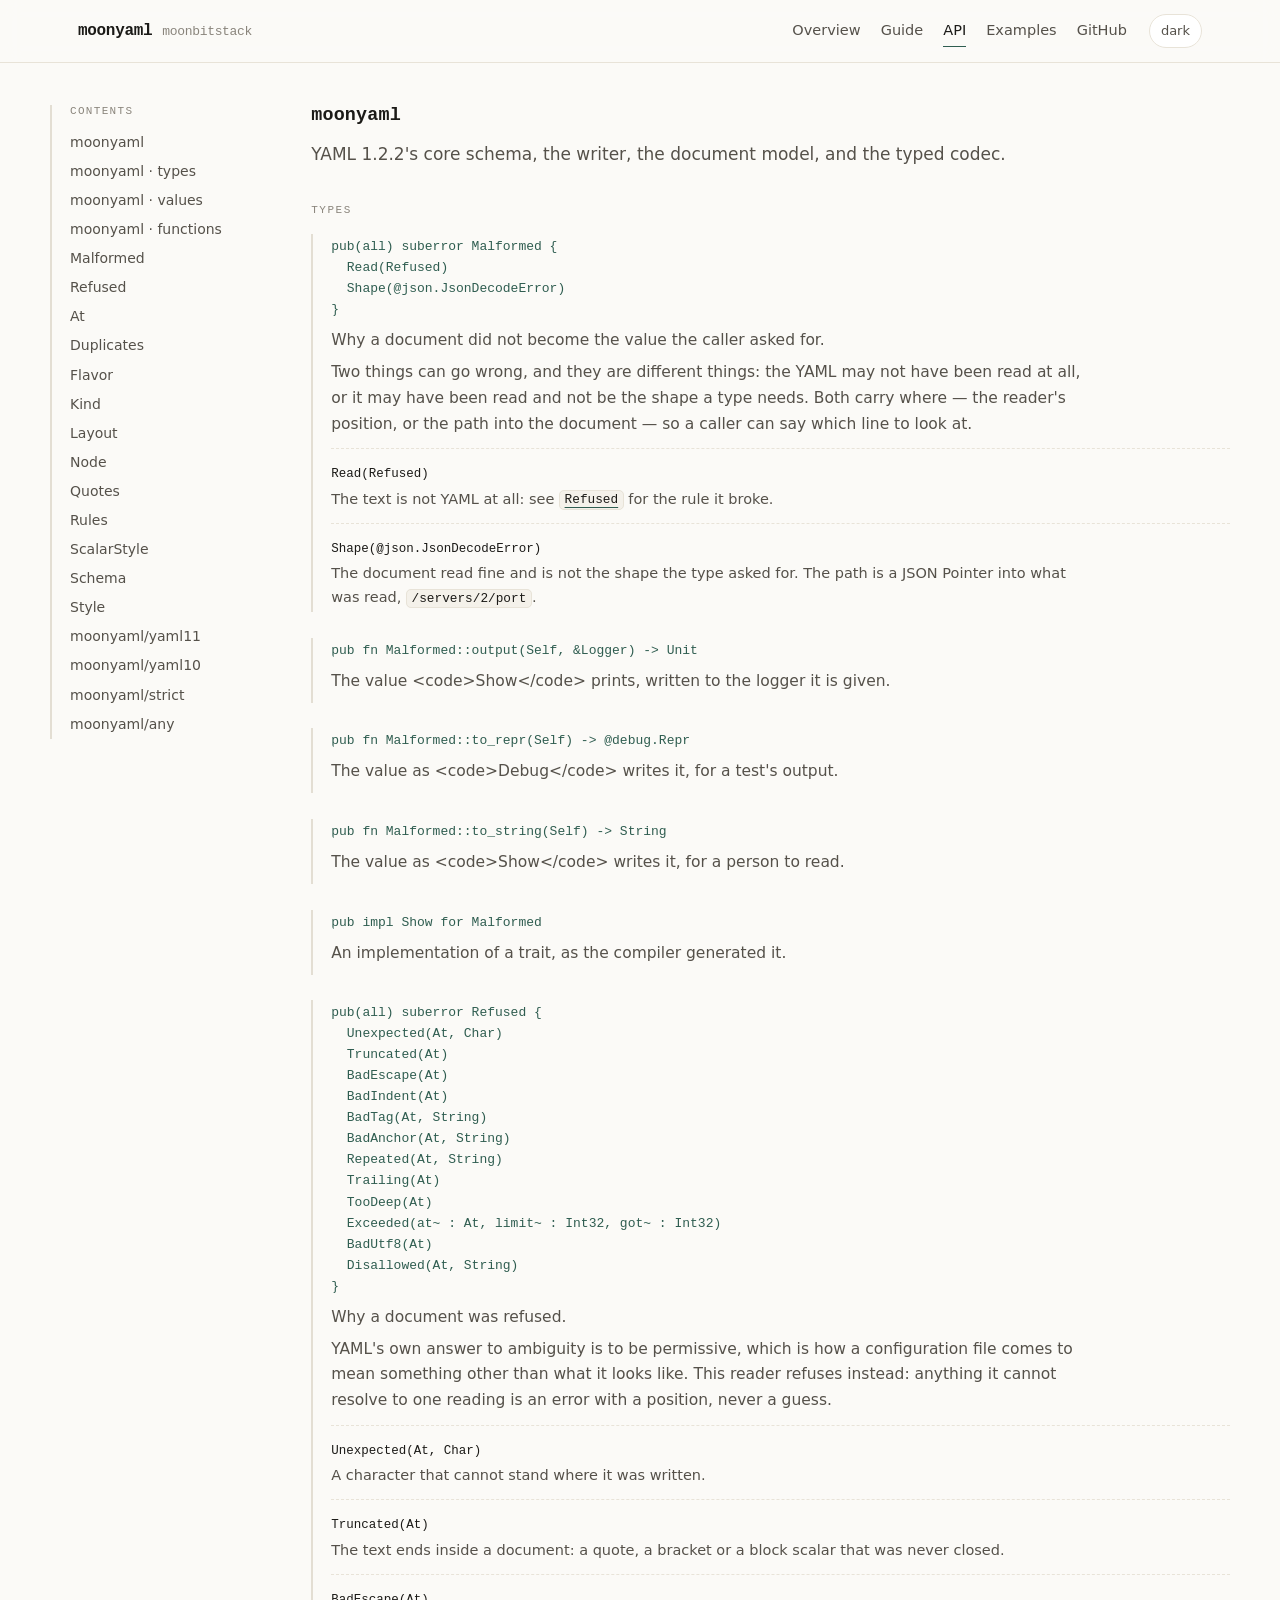
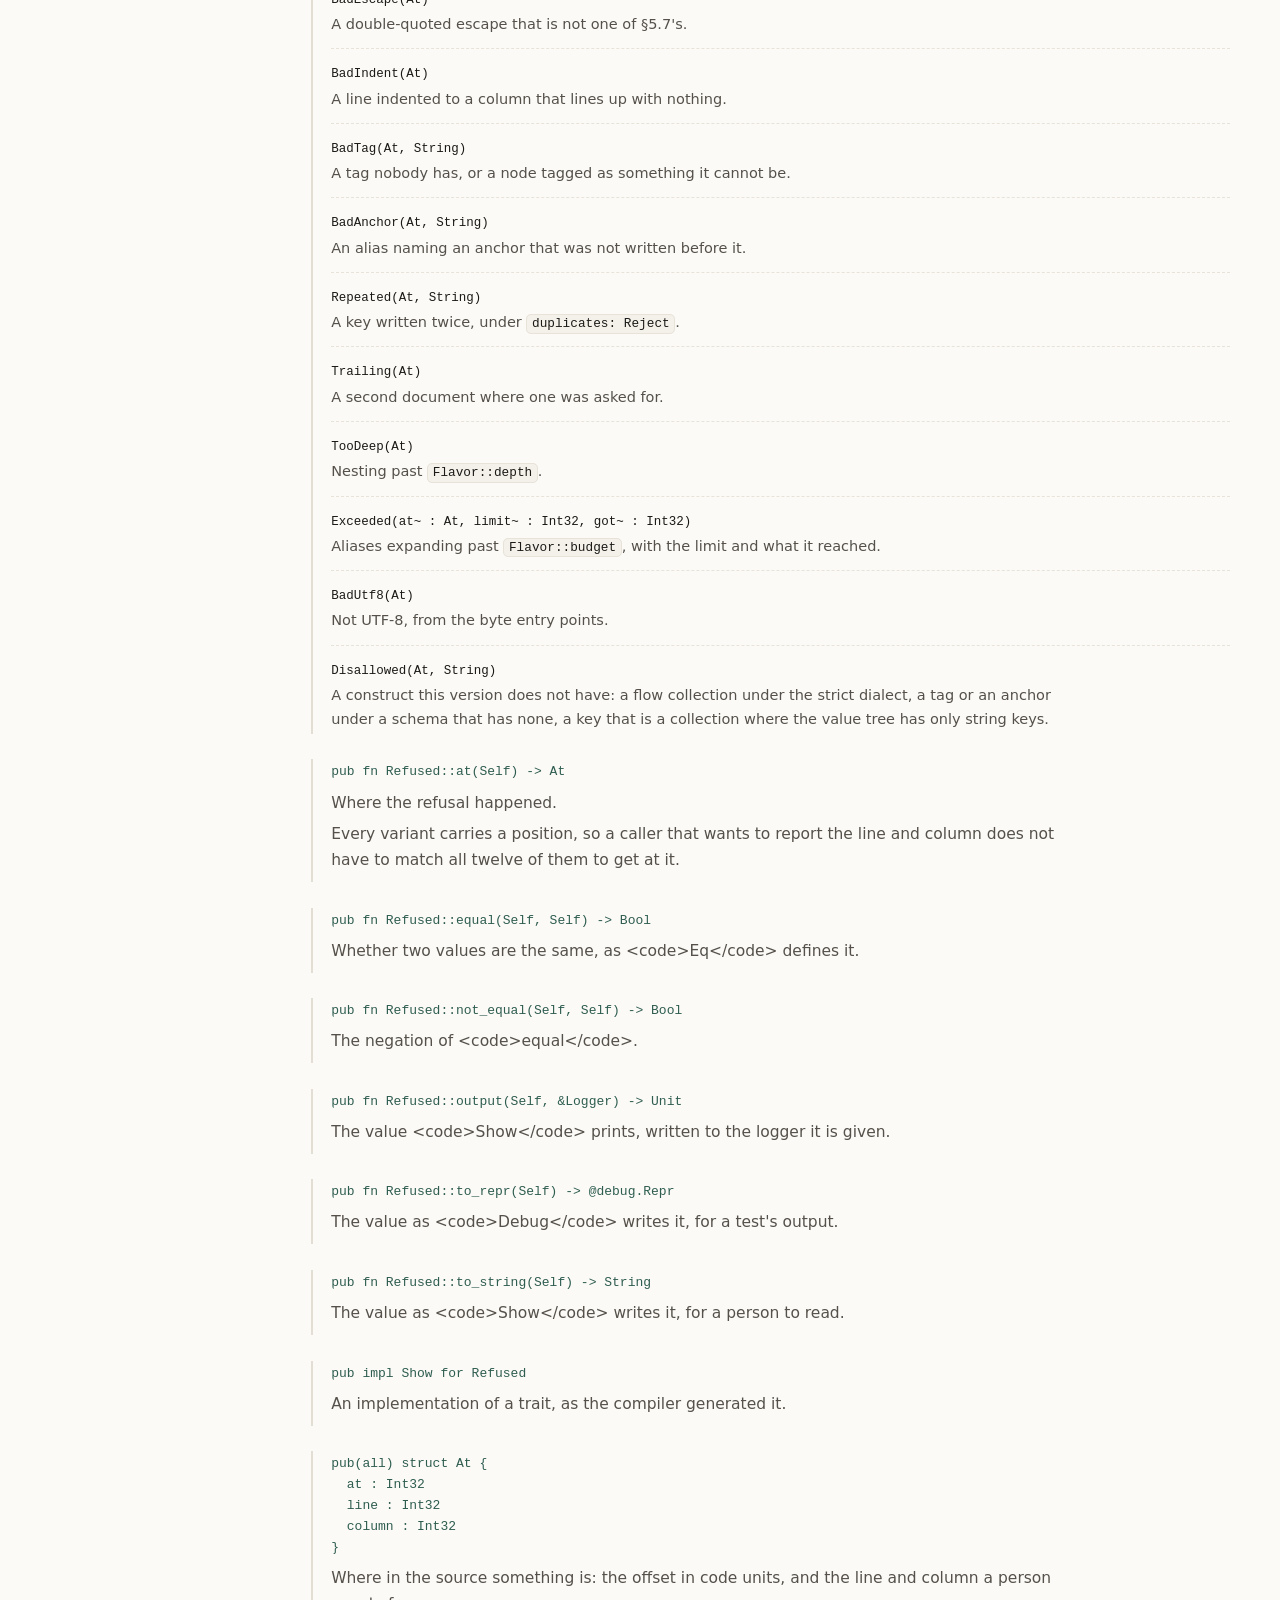
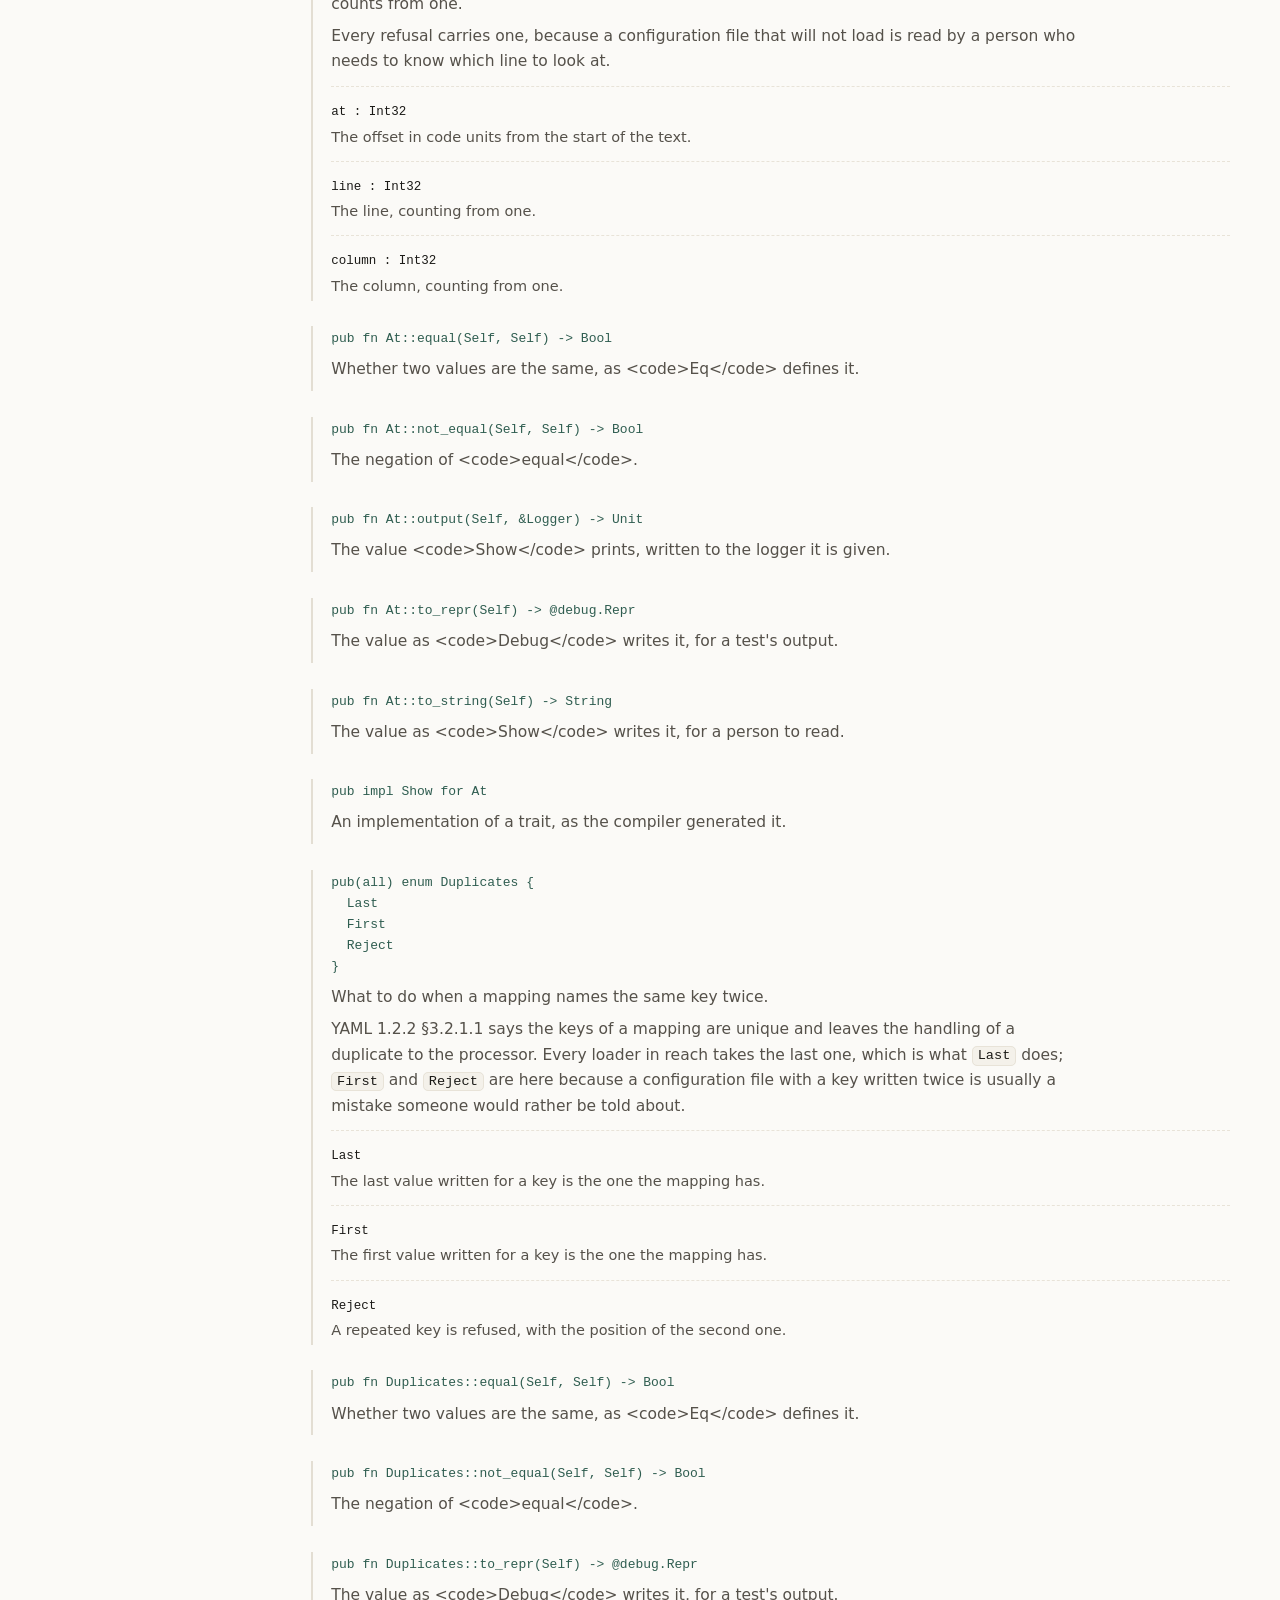
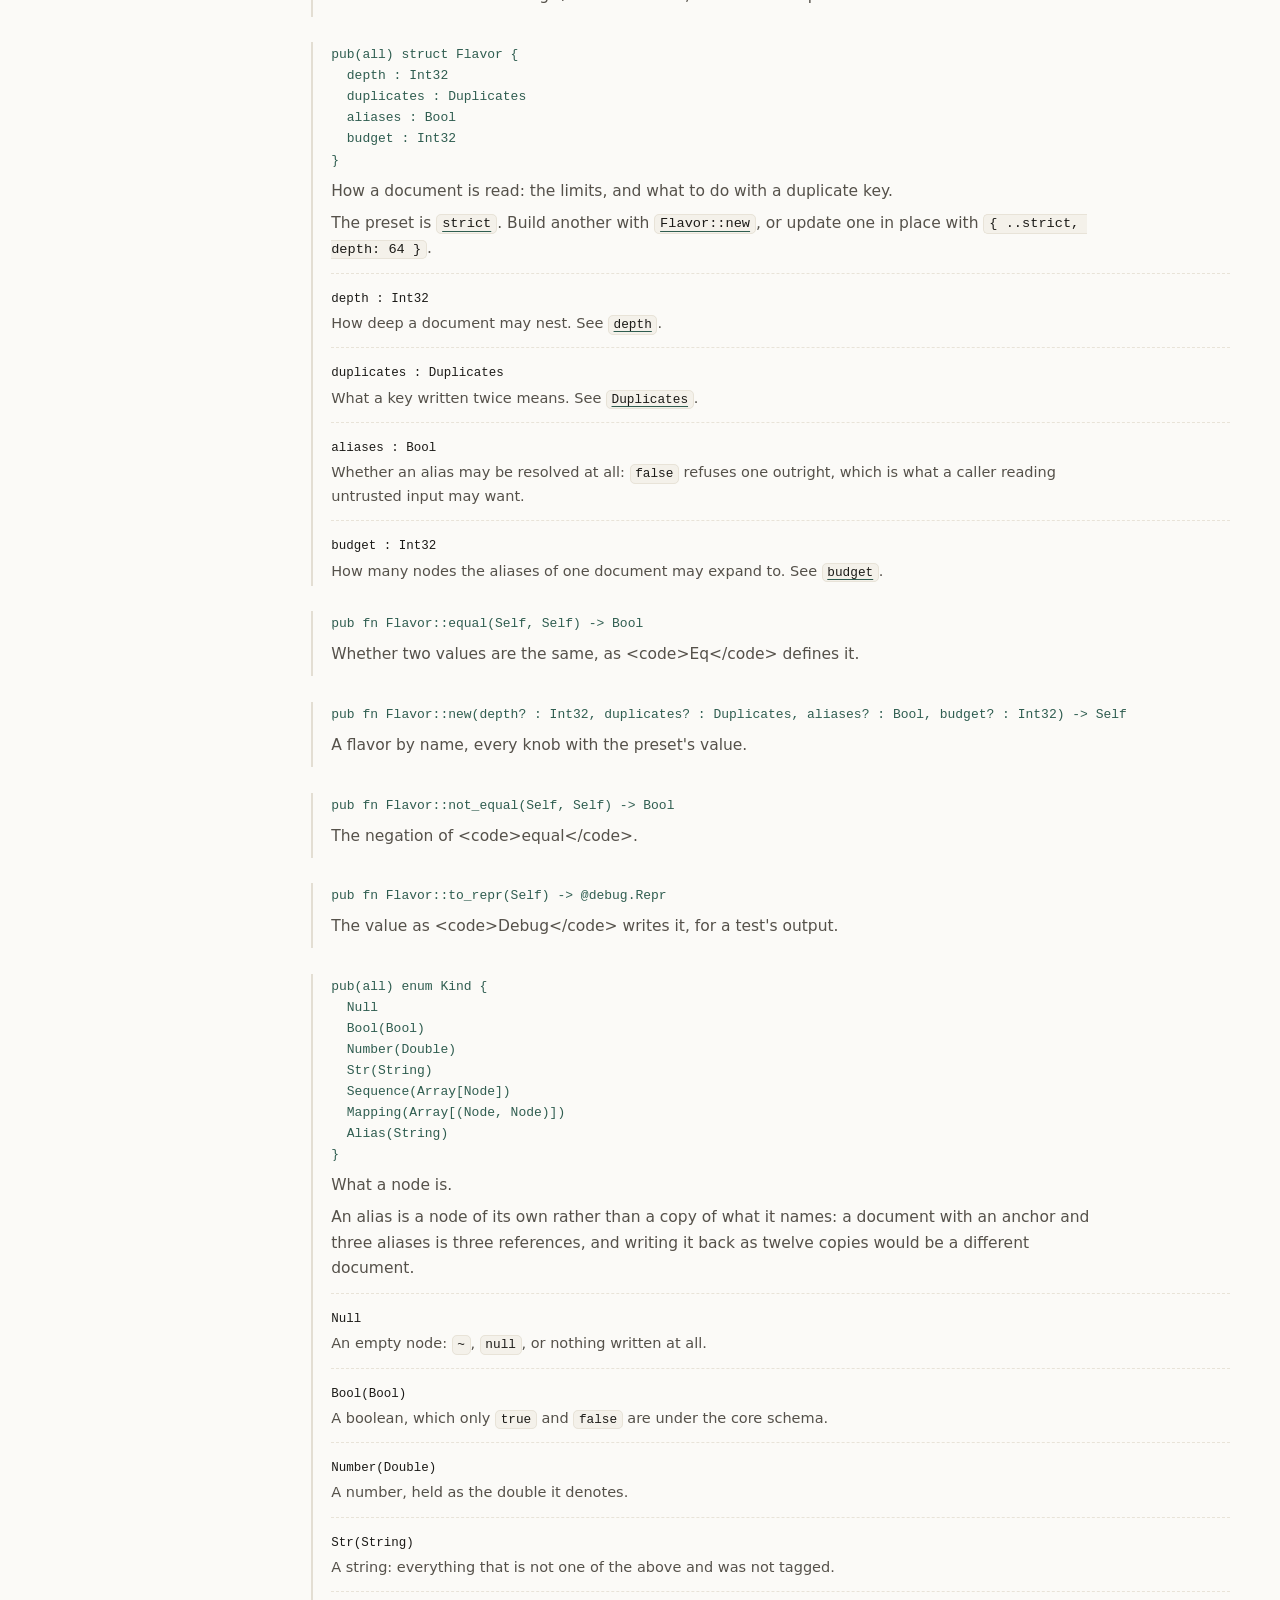
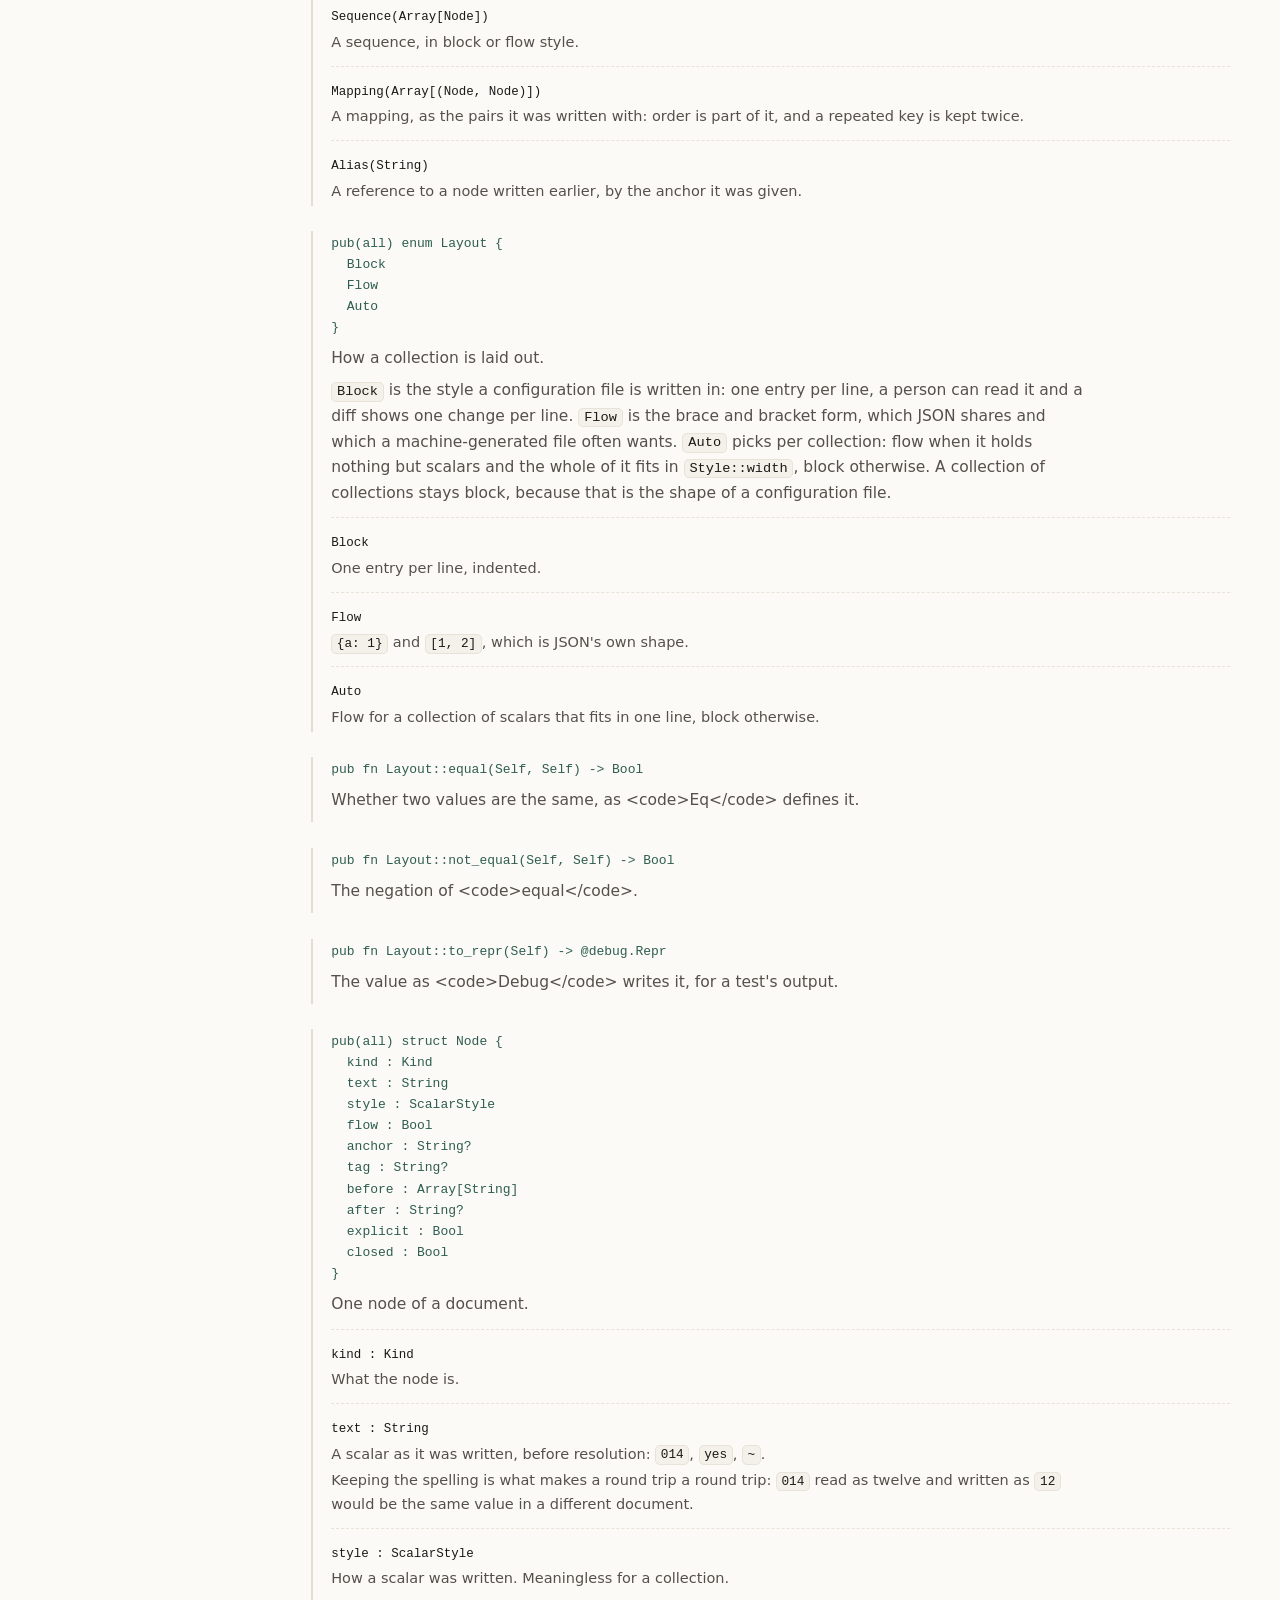
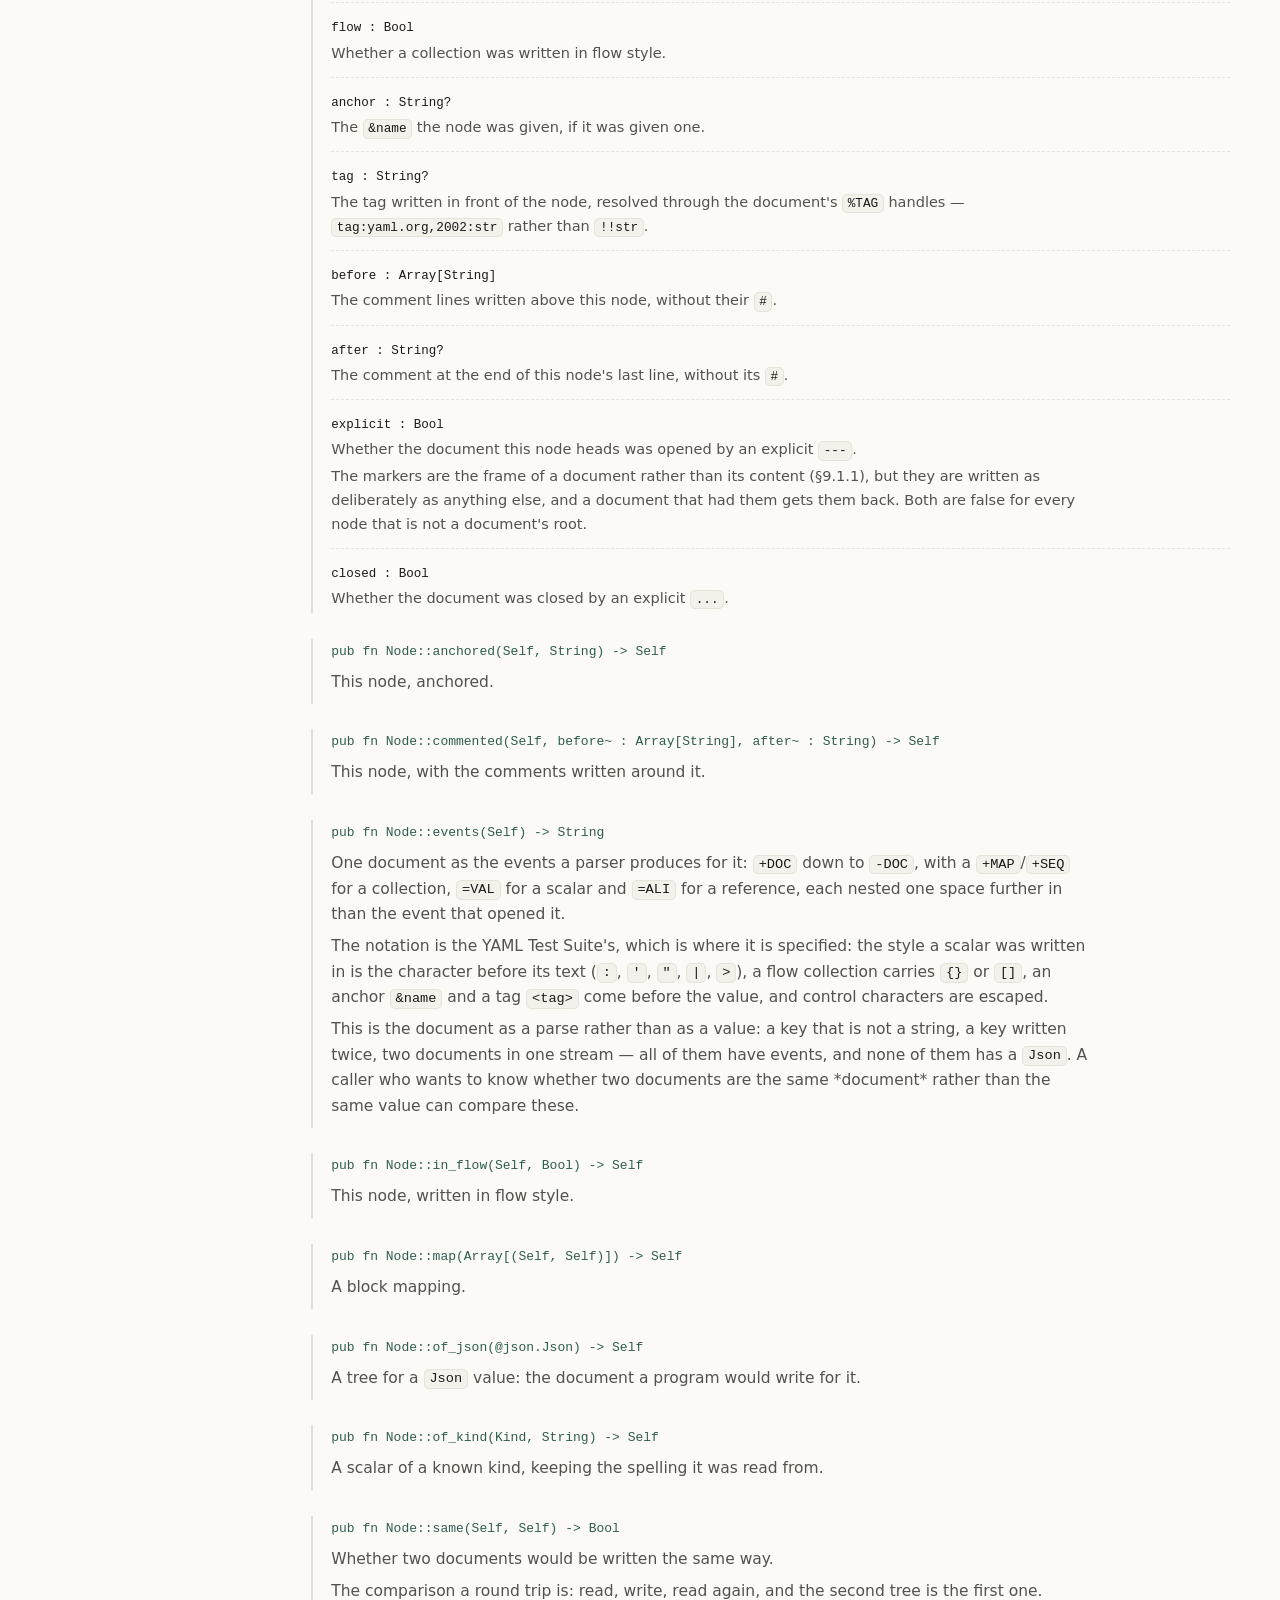
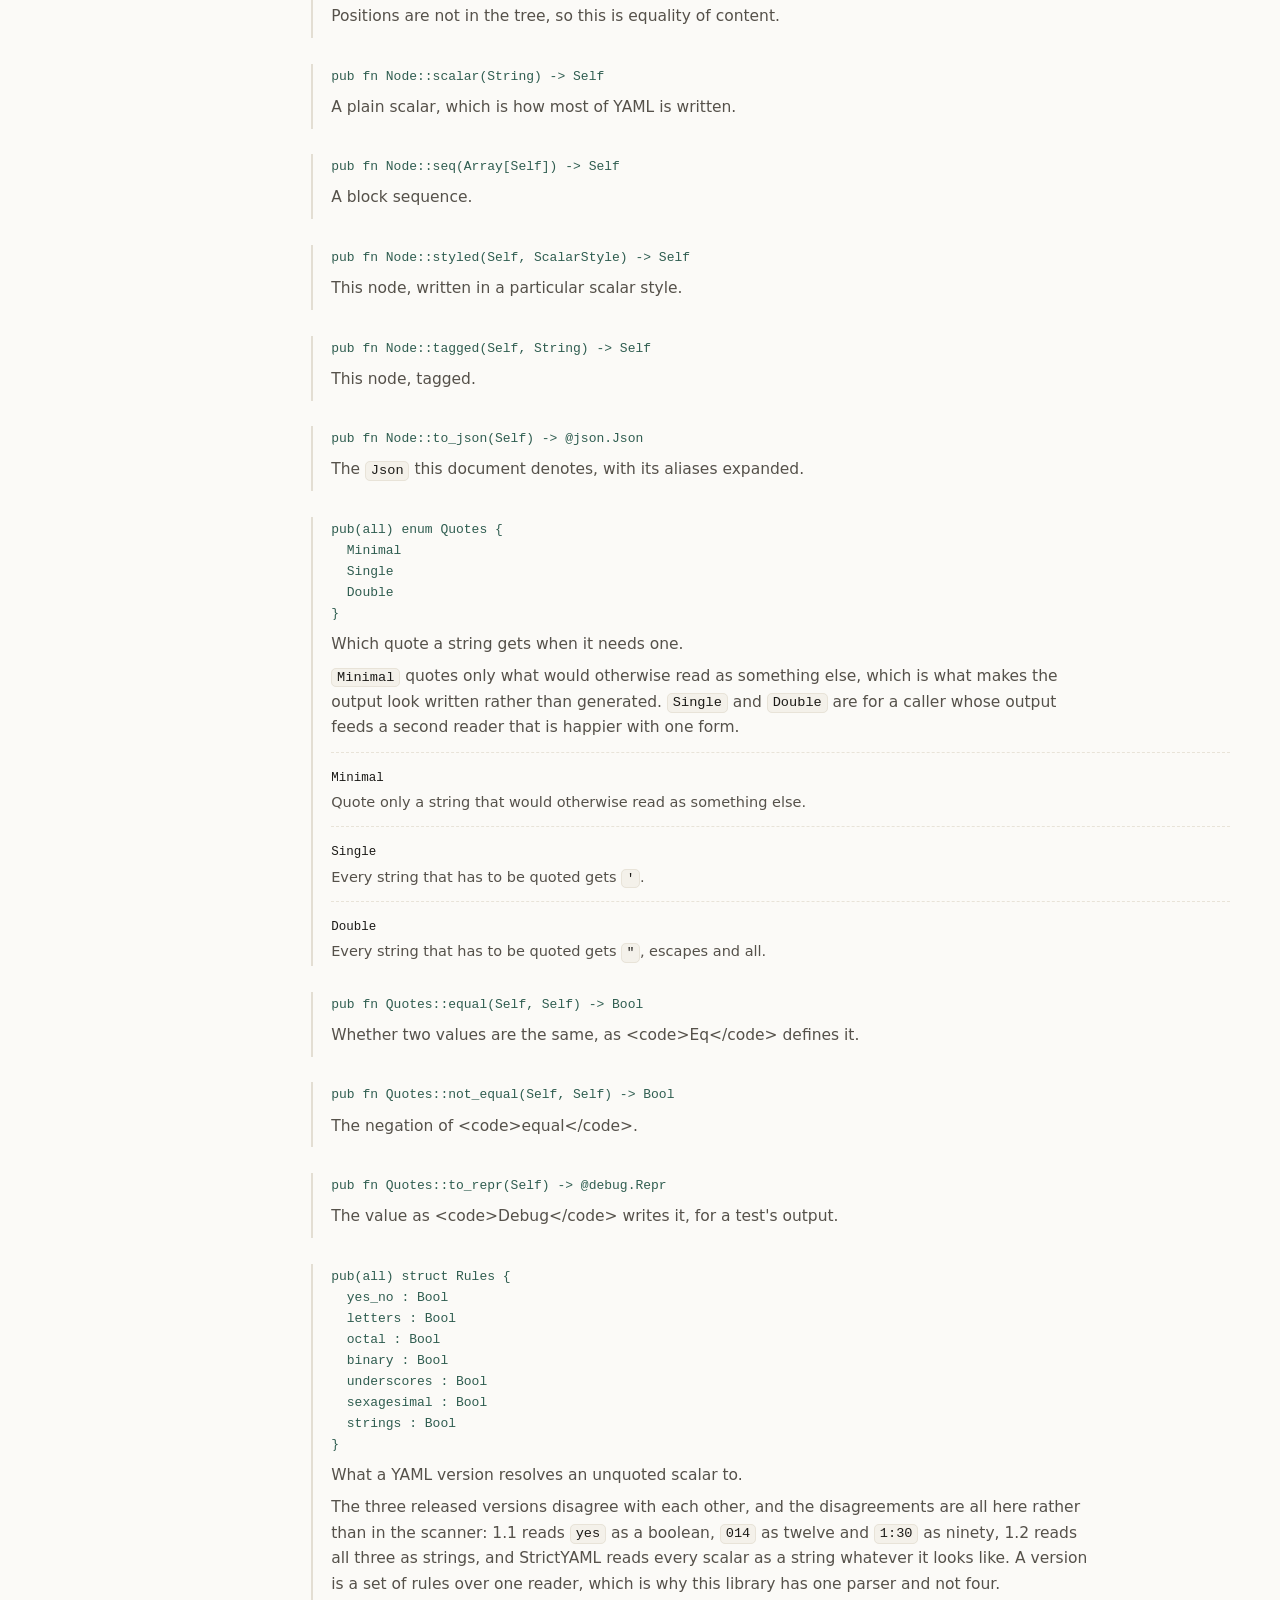
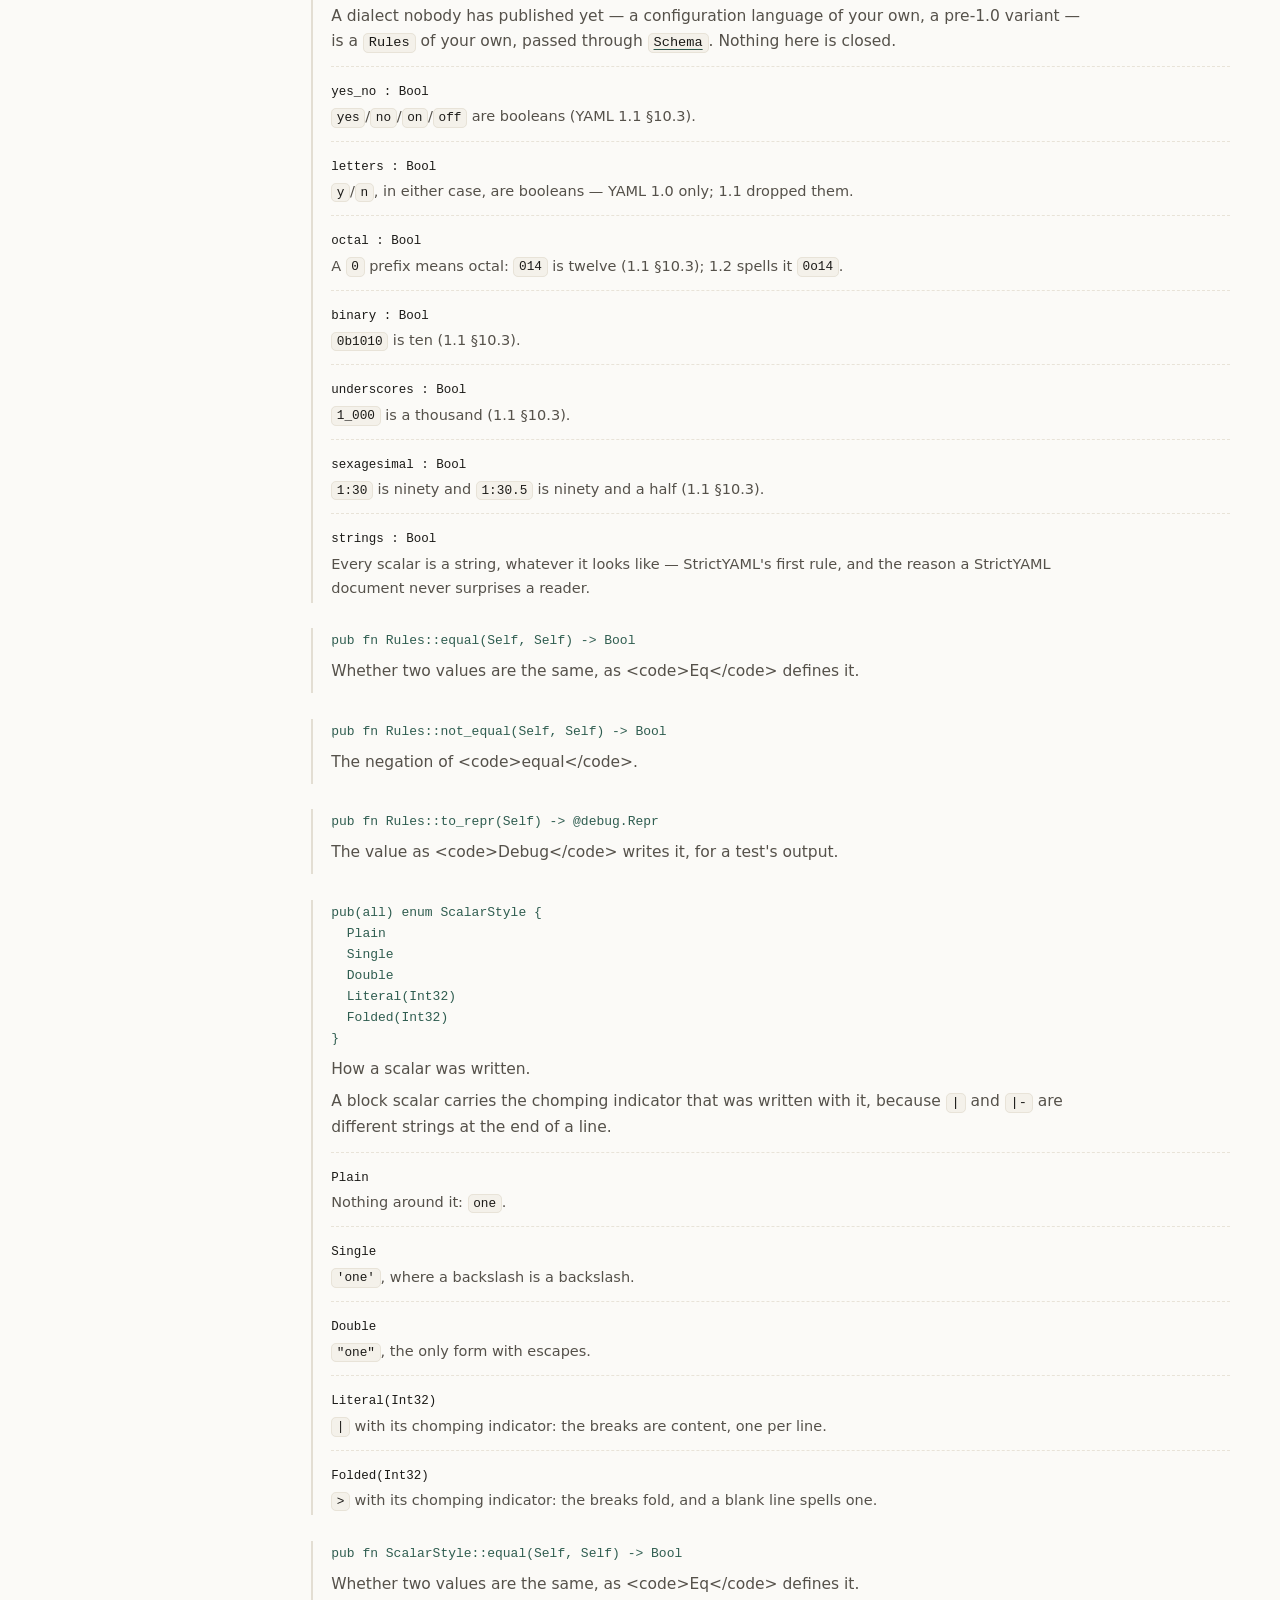
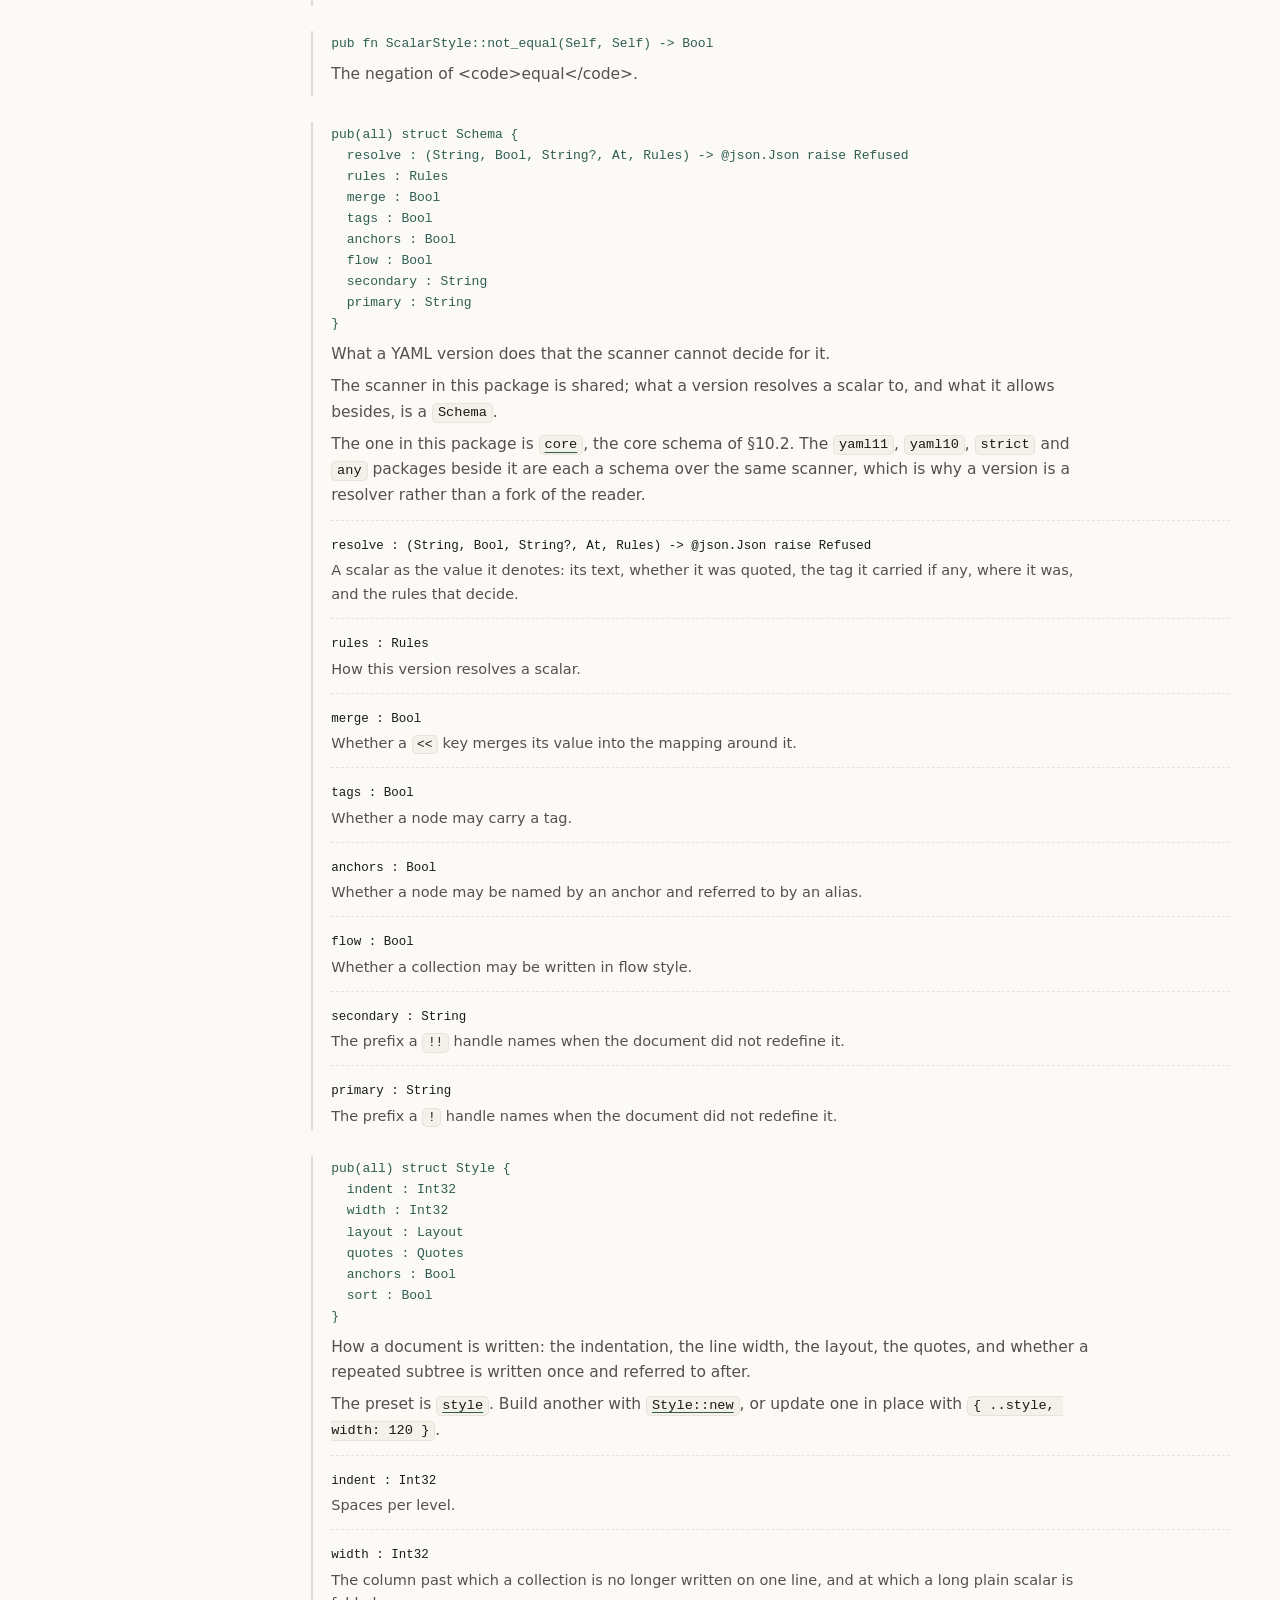
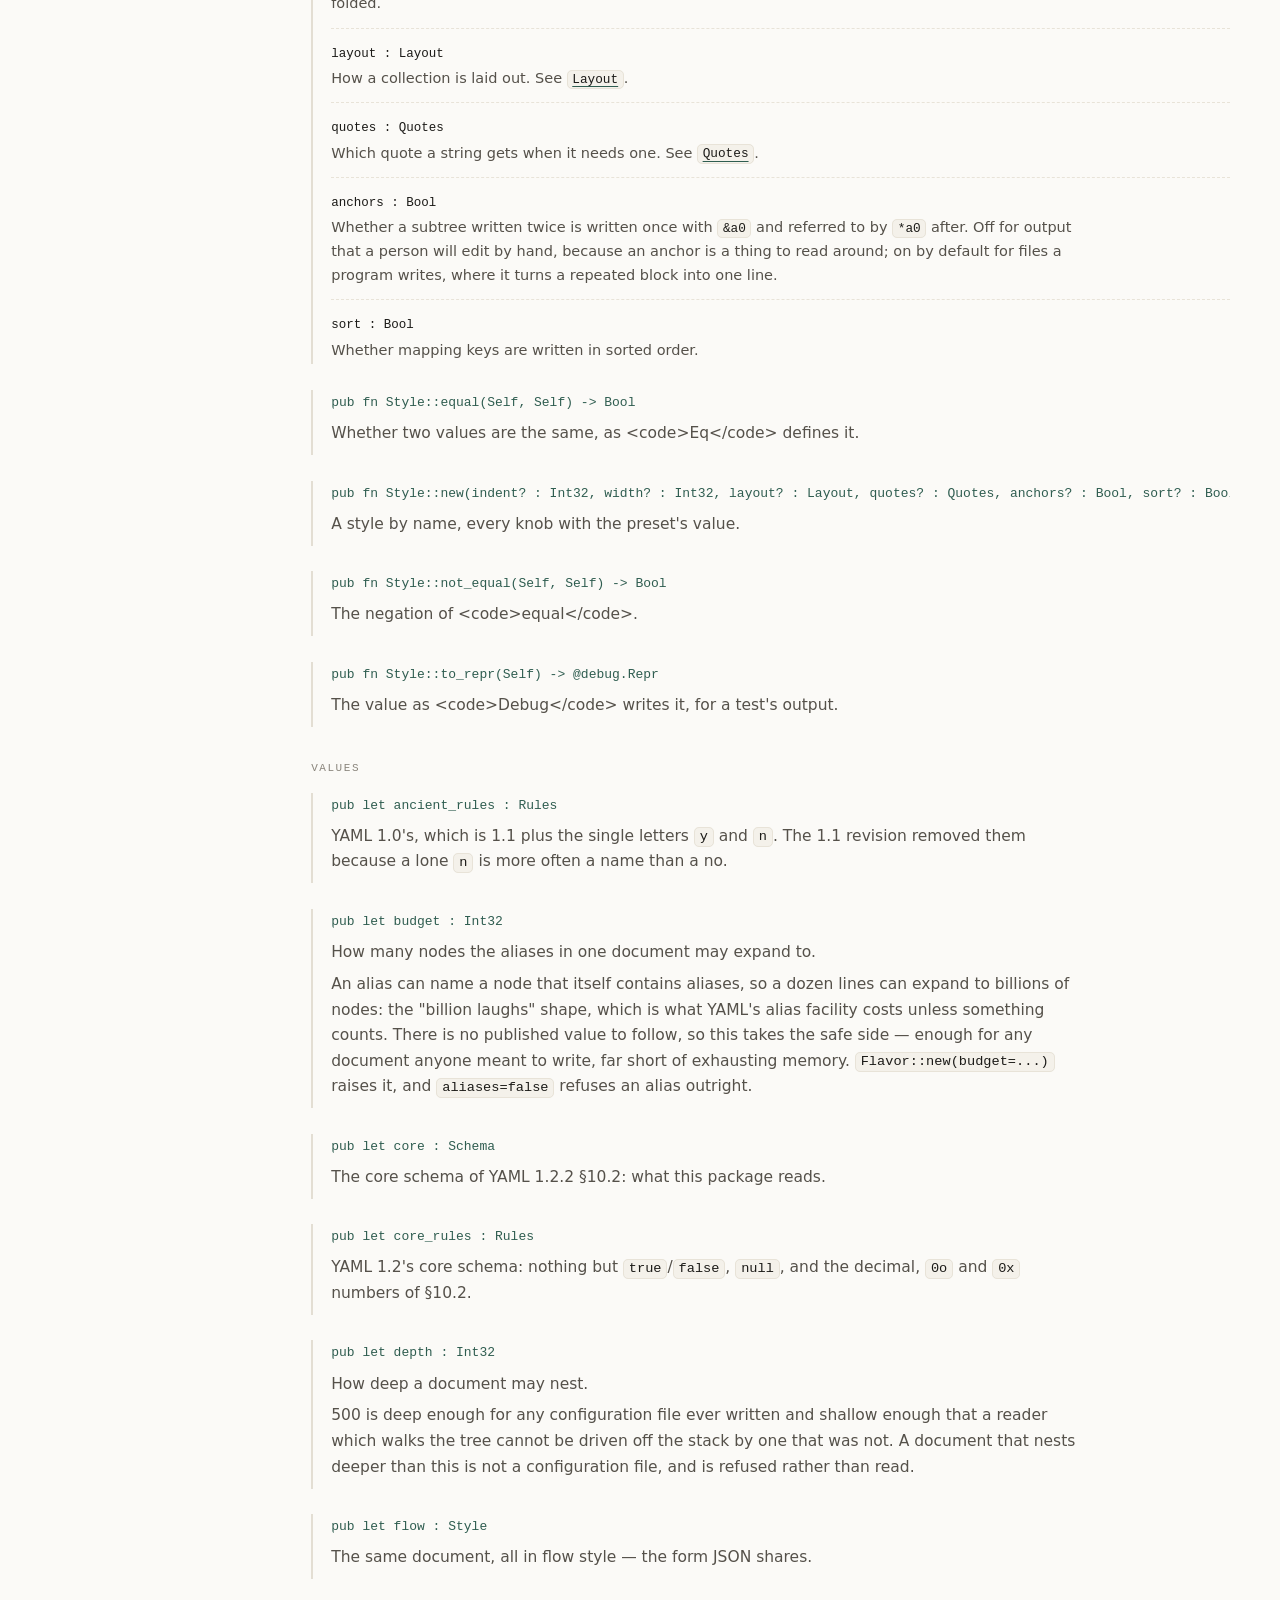
==== commit bd4f78a0: "docs(moonyaml): the comments name the packages the module has. `@moonyaml/v11` and `v10` are not pac" ====
--- a/docs/api.html
+++ b/docs/api.html
@@ -641,7 +641,7 @@
 }</code></pre>
 <div class="prose"><p>What a YAML version does that the scanner cannot decide for it.</p>
 <p>The scanner in this package is shared; what a version resolves a scalar to, and what it allows besides, is a <code>Schema</code>.</p>
-<p>The one in this package is <a href="#core"><code>core</code></a>, the core schema of §10.2. The <code>v11</code>, <code>v10</code>, <code>strict</code> and <code>any</code> packages beside it are each a schema over the same scanner, which is why a version is a resolver rather than a fork of the reader.</p></div>
+<p>The one in this package is <a href="#core"><code>core</code></a>, the core schema of §10.2. The <code>yaml11</code>, <code>yaml10</code>, <code>strict</code> and <code>any</code> packages beside it are each a schema over the same scanner, which is why a version is a resolver rather than a fork of the reader.</p></div>
 <div class="field">
 <code class="name">resolve : (String, Bool, String?, At, Rules) -&gt; @json.Json raise Refused</code>
 <div class="prose"><p>A scalar as the value it denotes: its text, whether it was quoted, the tag it carried if any, where it was, and the rules that decide.</p></div>
@@ -704,7 +704,7 @@
 </div>
 <div class="field">
 <code class="name">anchors : Bool</code>
-<div class="prose"><p>Whether a subtree written twice is written once with <code>&amp;a1</code> and referred to by <code>*a1</code> after. Off for output that a person will edit by hand, because an anchor is a thing to read around; on by default for files a program writes, where it turns a repeated block into one line.</p></div>
+<div class="prose"><p>Whether a subtree written twice is written once with <code>&amp;a0</code> and referred to by <code>*a0</code> after. Off for output that a person will edit by hand, because an anchor is a thing to read around; on by default for files a program writes, where it turns a repeated block into one line.</p></div>
 </div>
 <div class="field">
 <code class="name">sort : Bool</code>
@@ -851,7 +851,7 @@
 <div class="prose"><p>The one document in <code>src</code>, as a value of type <code>T</code>.</p>
 <pre><code>let config : Config = @moonyaml.loads_as(src)</code></pre>
 <p><code>T</code> is anything that implements core's <code>FromJson</code>, which is the same trait a JSON document is read through: a type written for <code>moonjson</code> needs no second implementation to be read from YAML. That is the point of reading into the same <code>Json</code> tree — the shape of a value is one question, and which text it arrived in is another.</p>
-<p>The default schema is 1.2's core. Read a 1.1 file with <code>@moonyaml/v11</code>'s schema, or let <code>@moonyaml/any</code> pick it from the document.</p></div>
+<p>The default schema is 1.2's core. Read a 1.1 file with <code>@yaml11</code>'s schema, or let <code>@any</code> pick it from the document.</p></div>
 </div>
 <div class="item" id="parse">
 <pre class="sig"><code>pub fn parse(StringView, flavor? : Flavor, schema? : Schema) -&gt; Node raise Refused</code></pre>
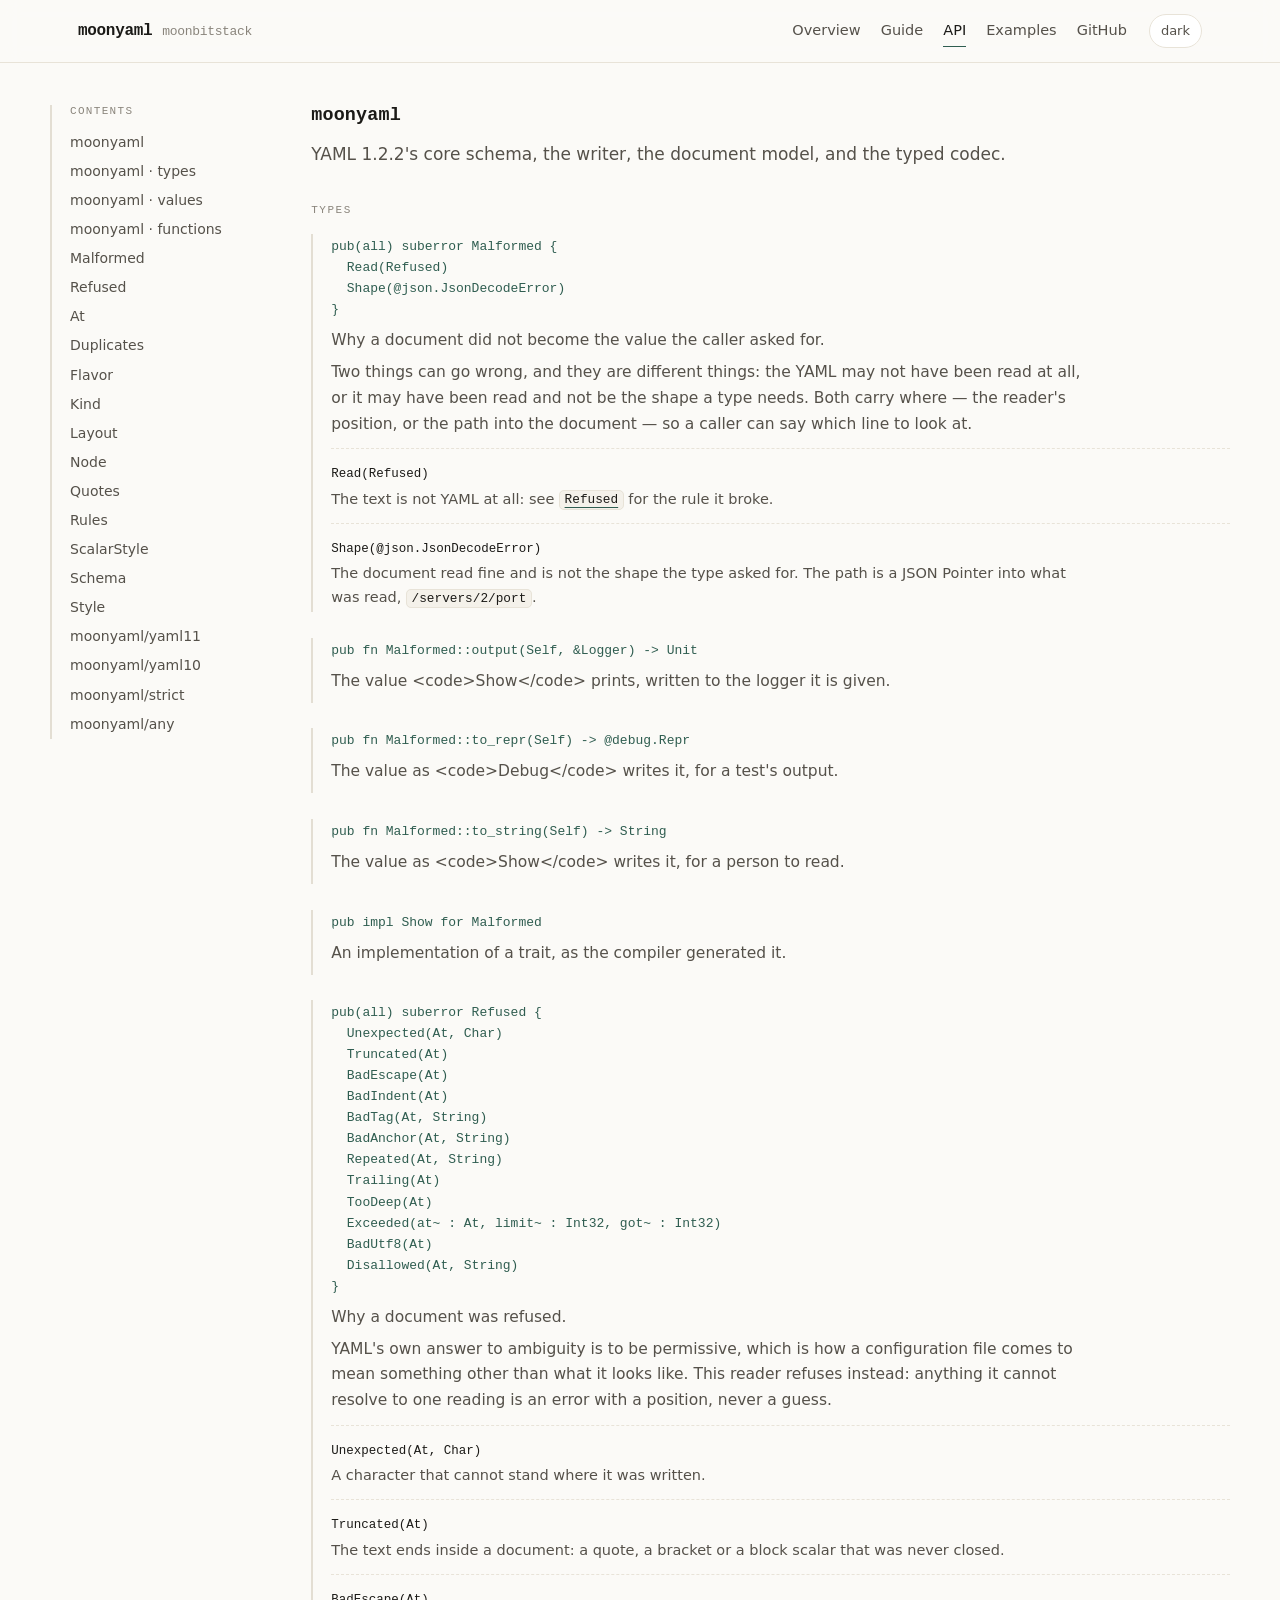
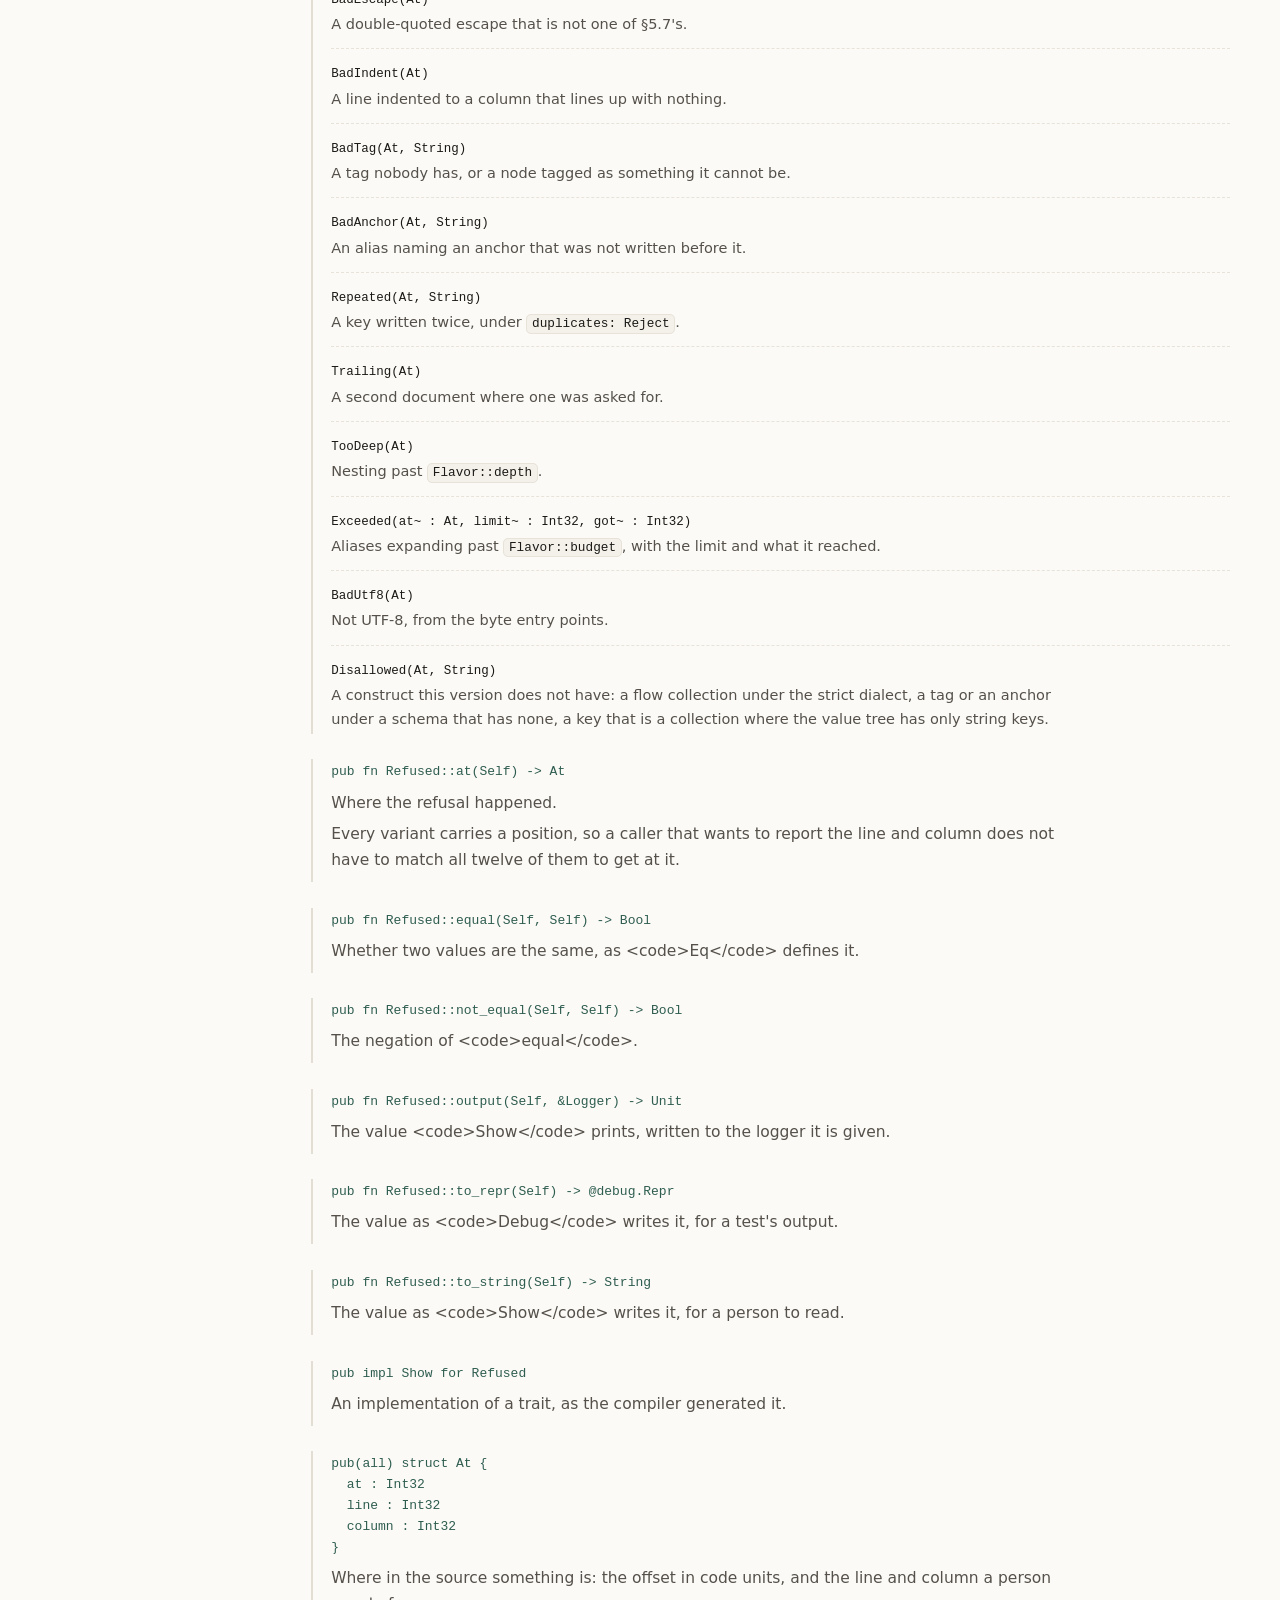
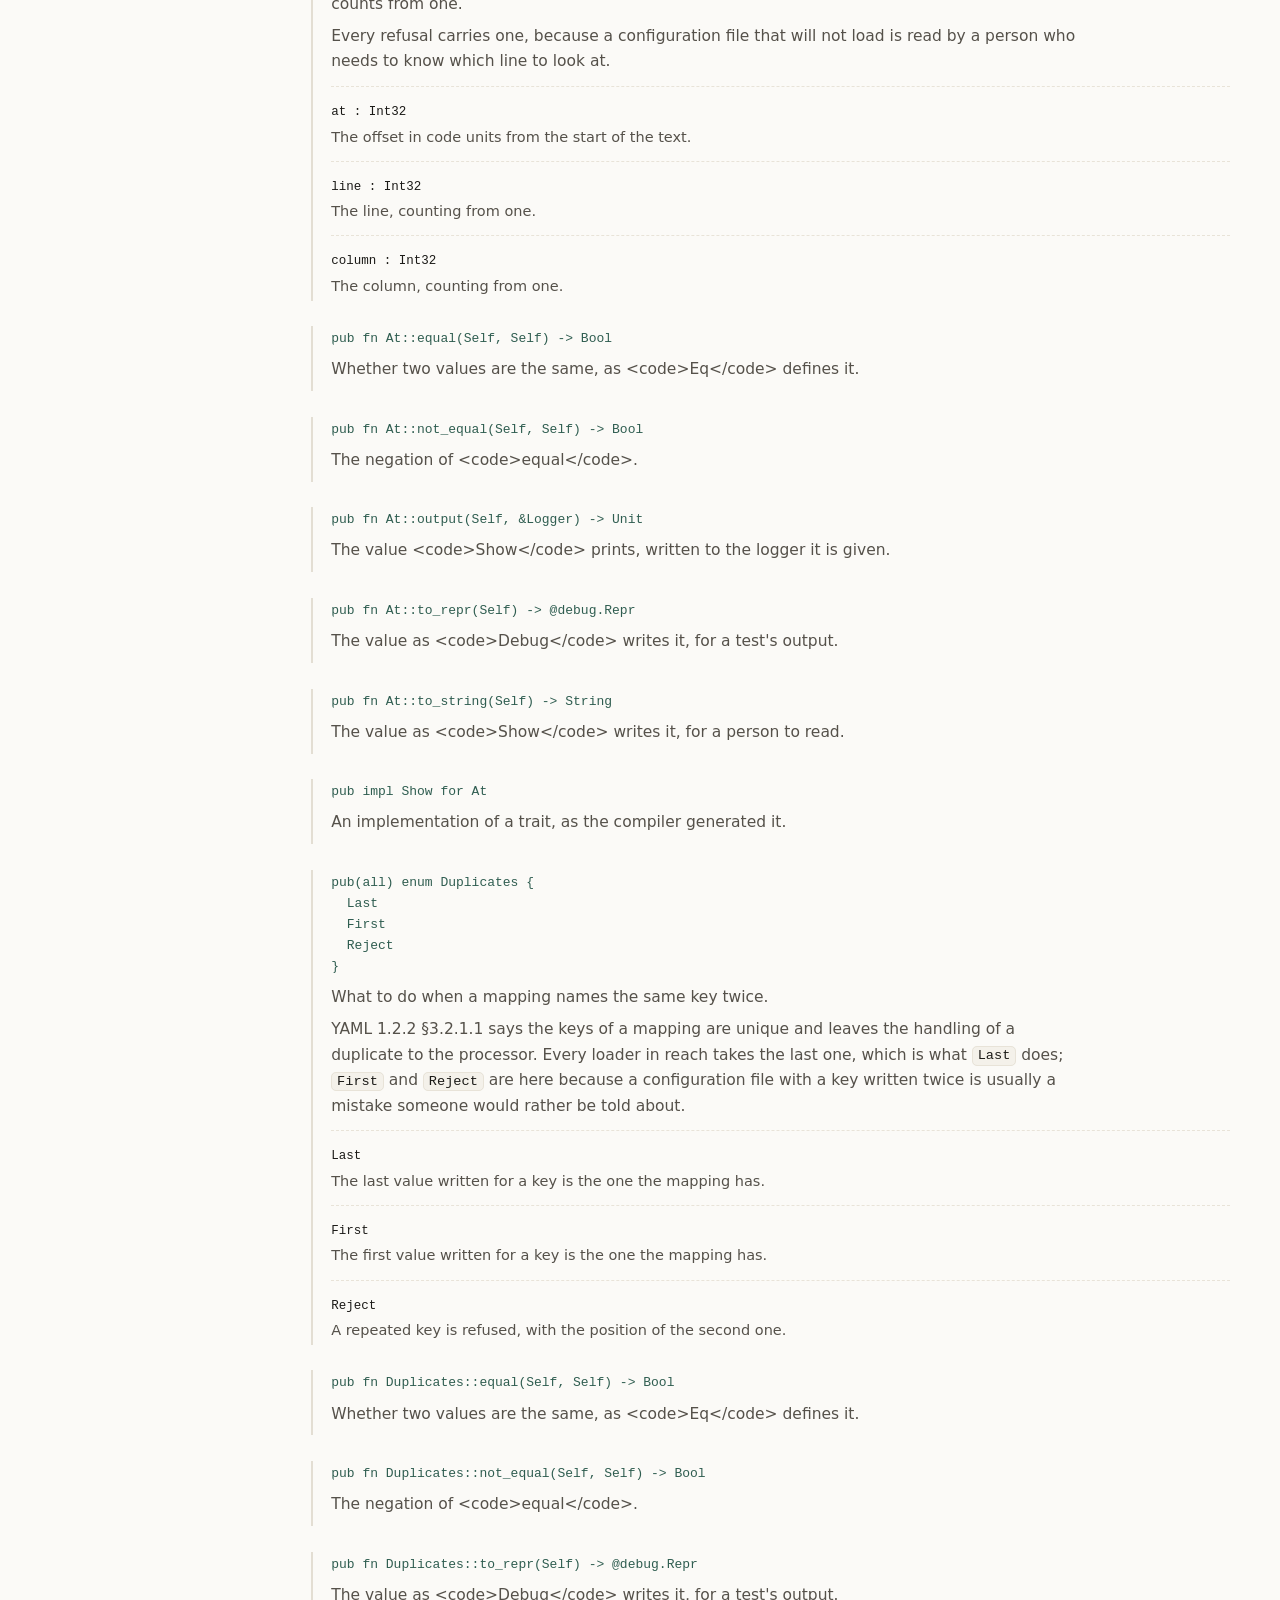
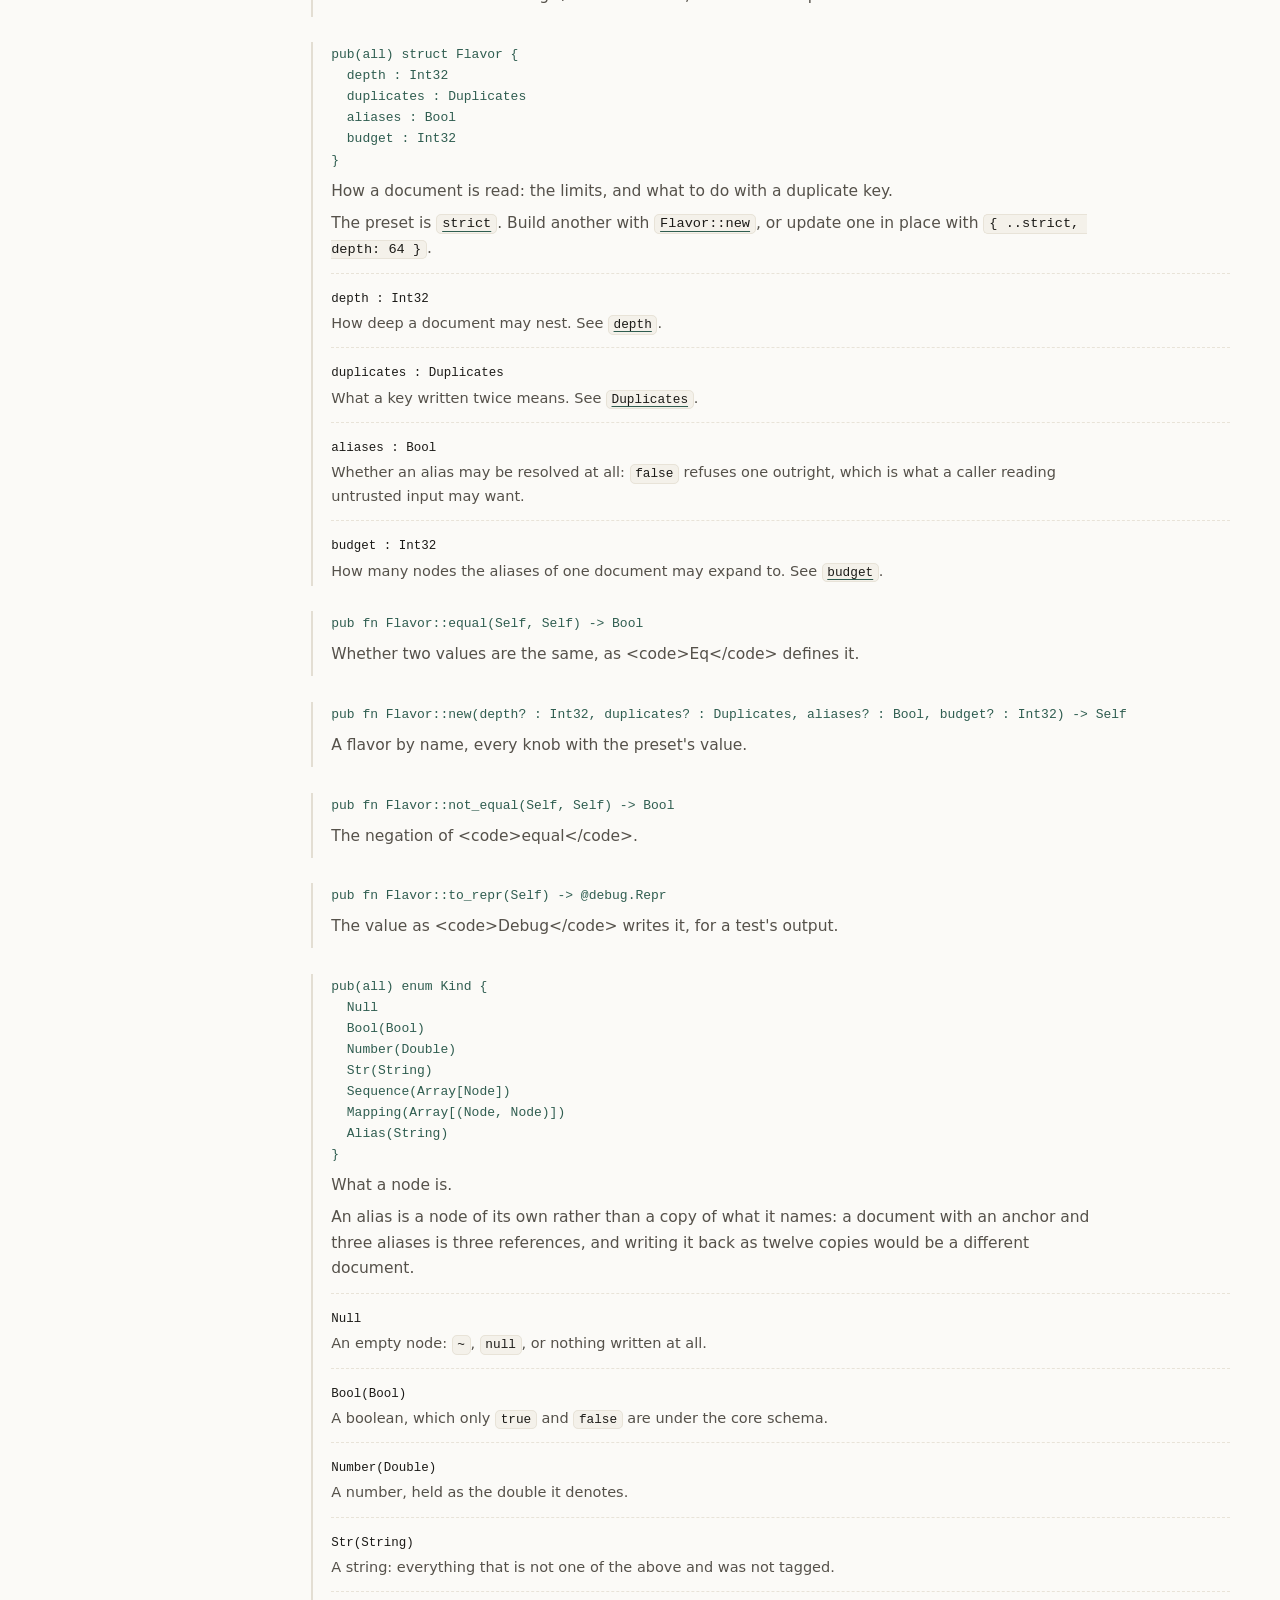
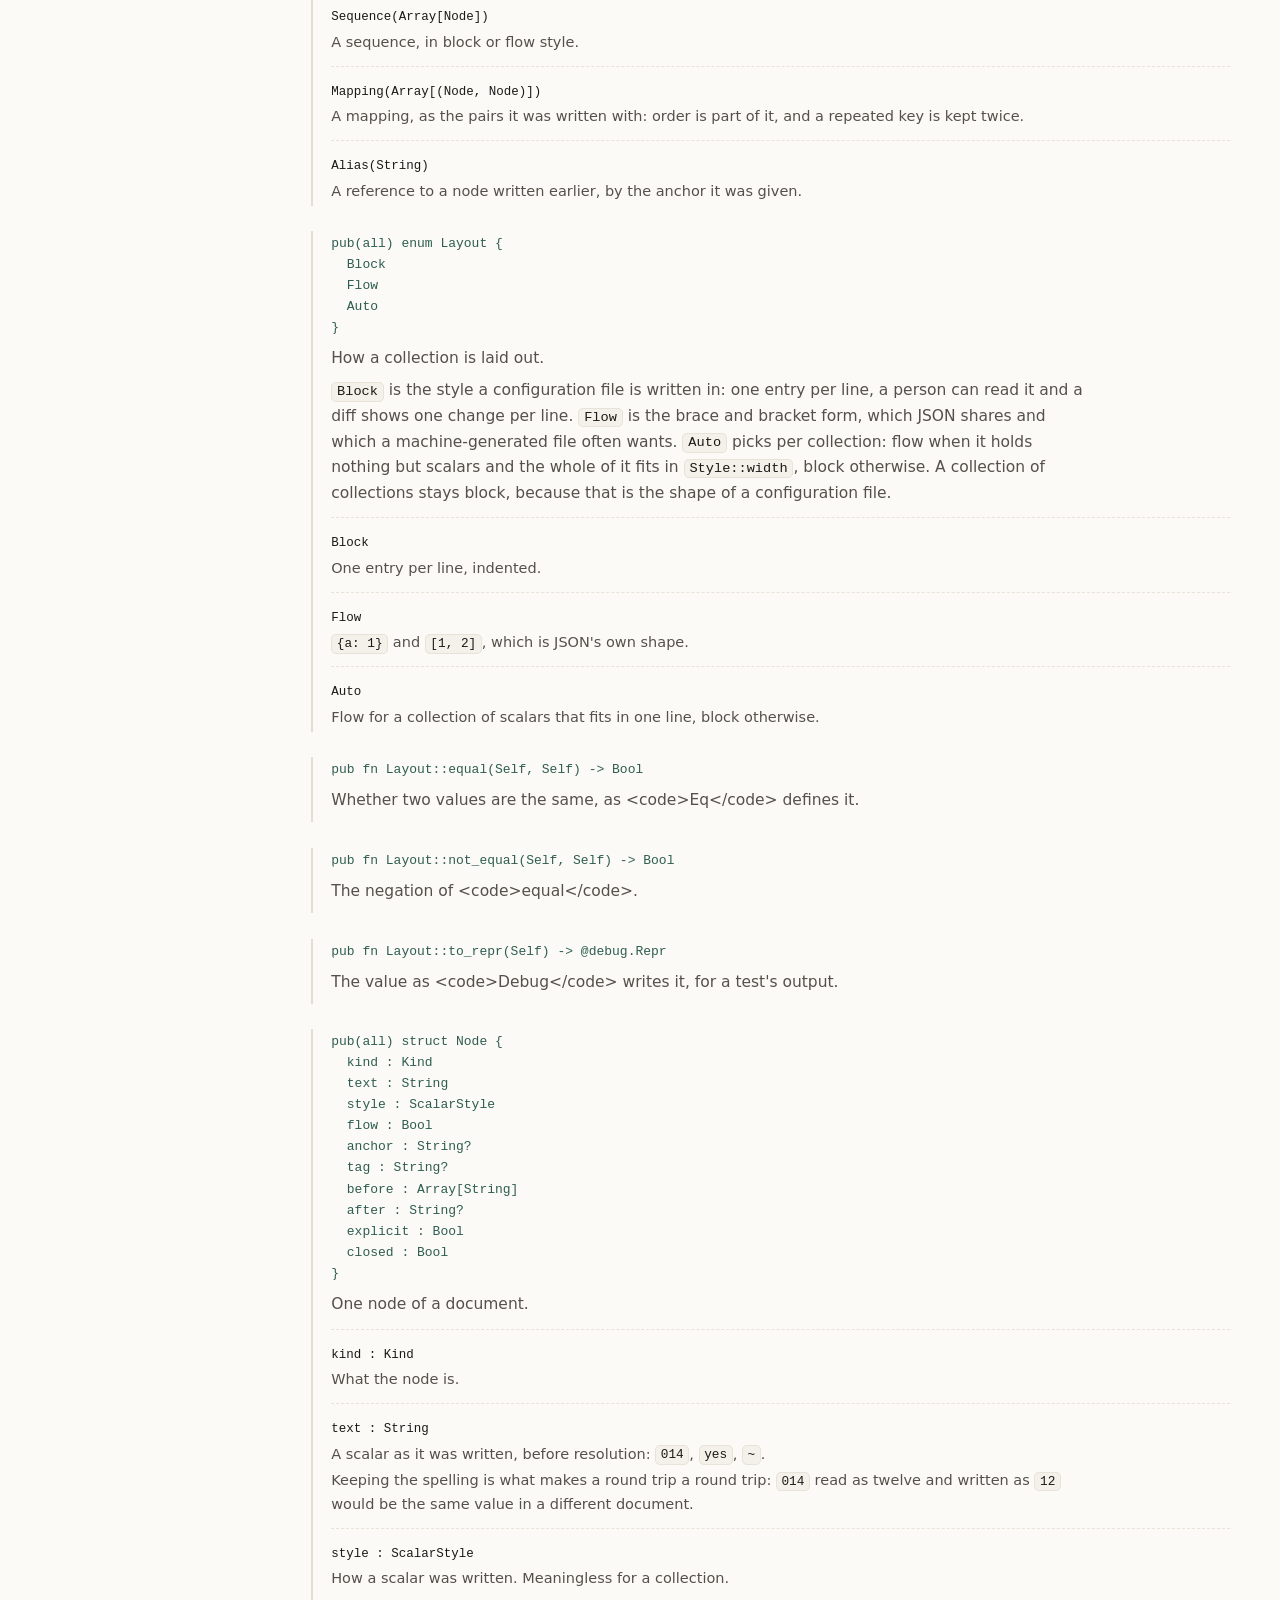
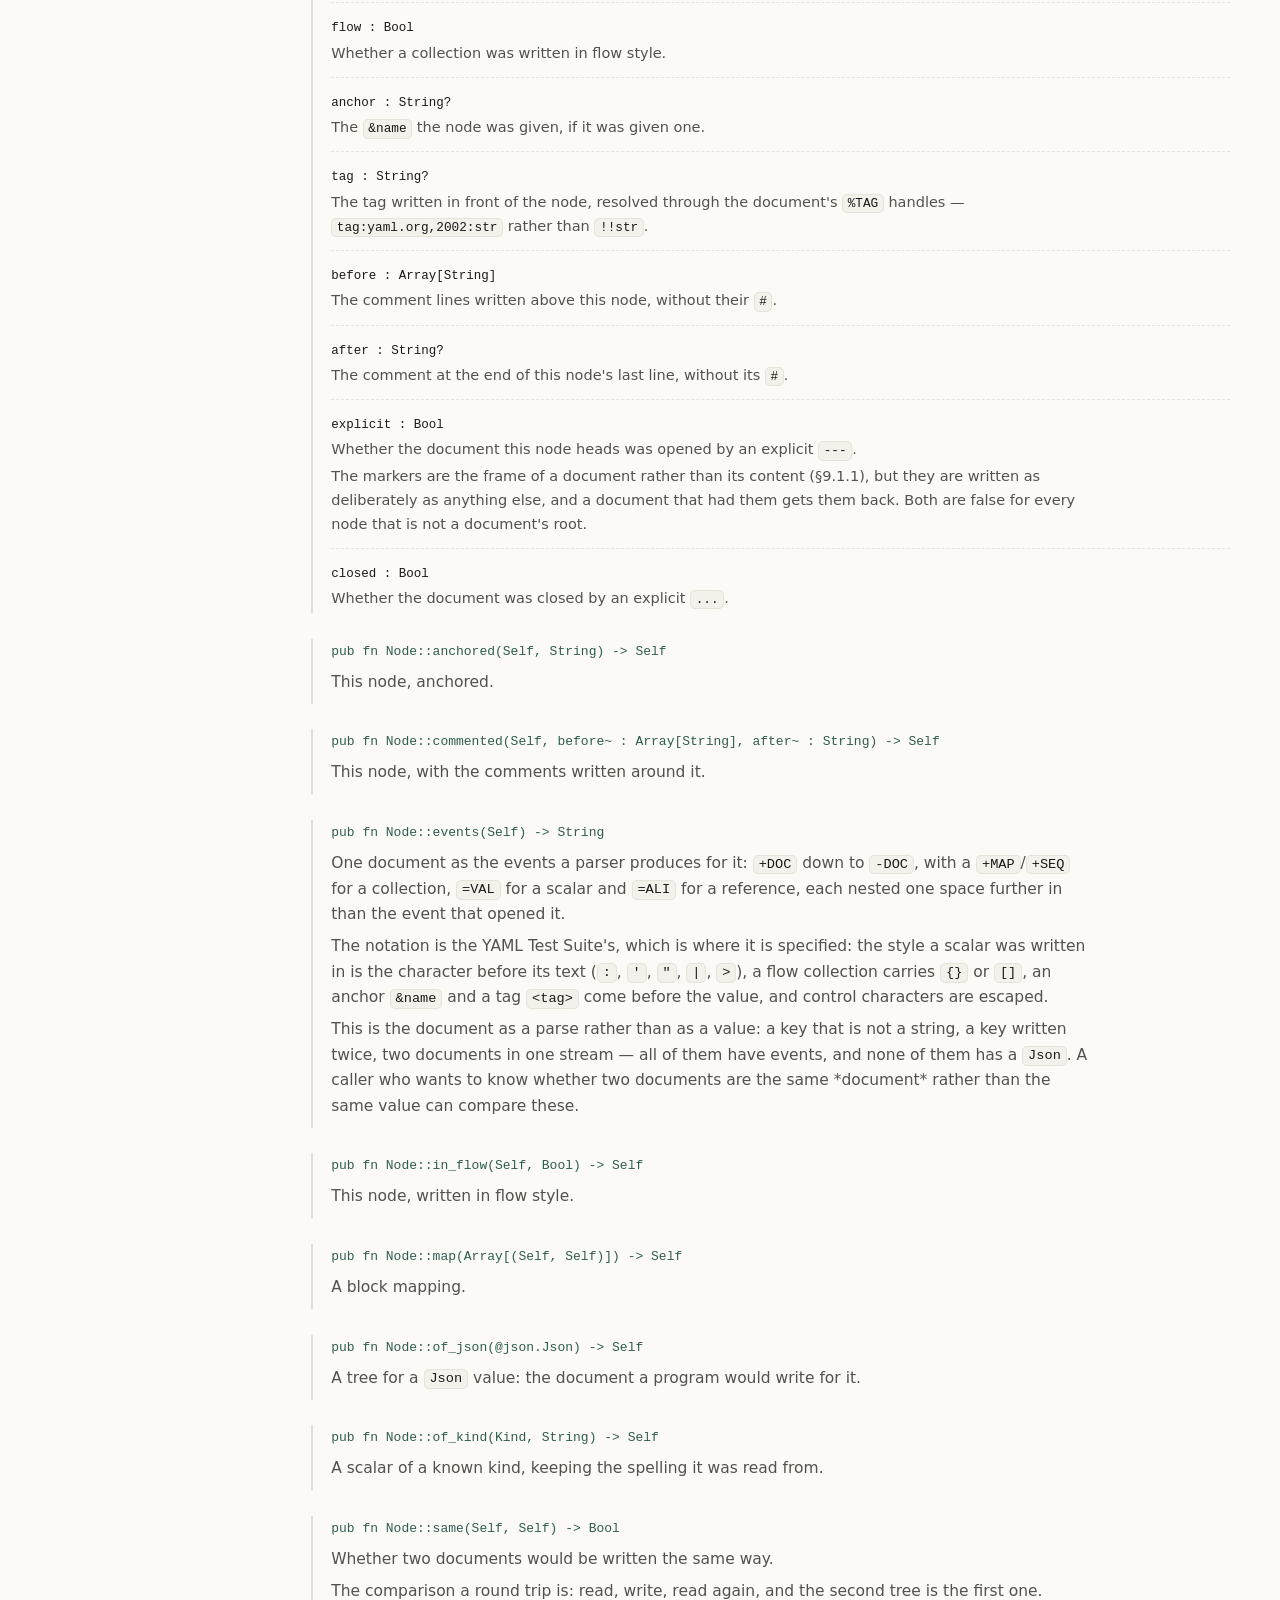
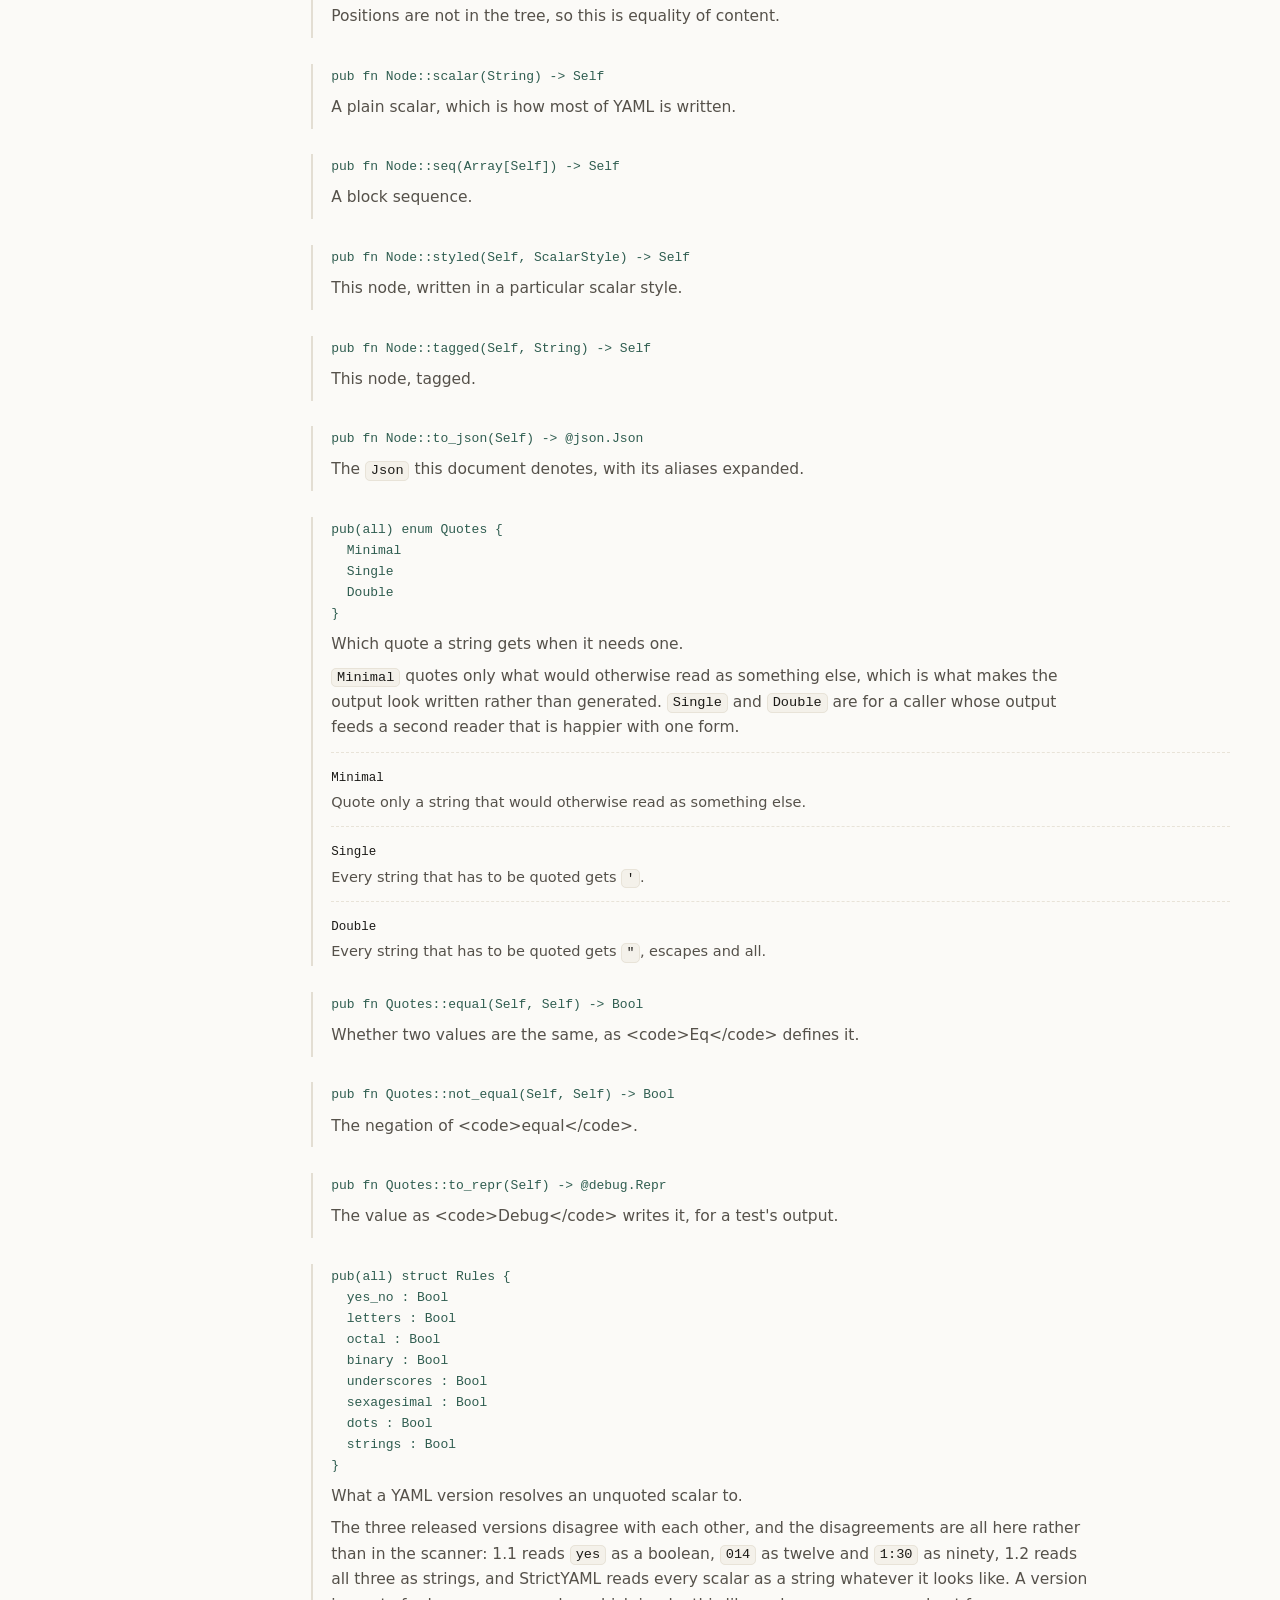
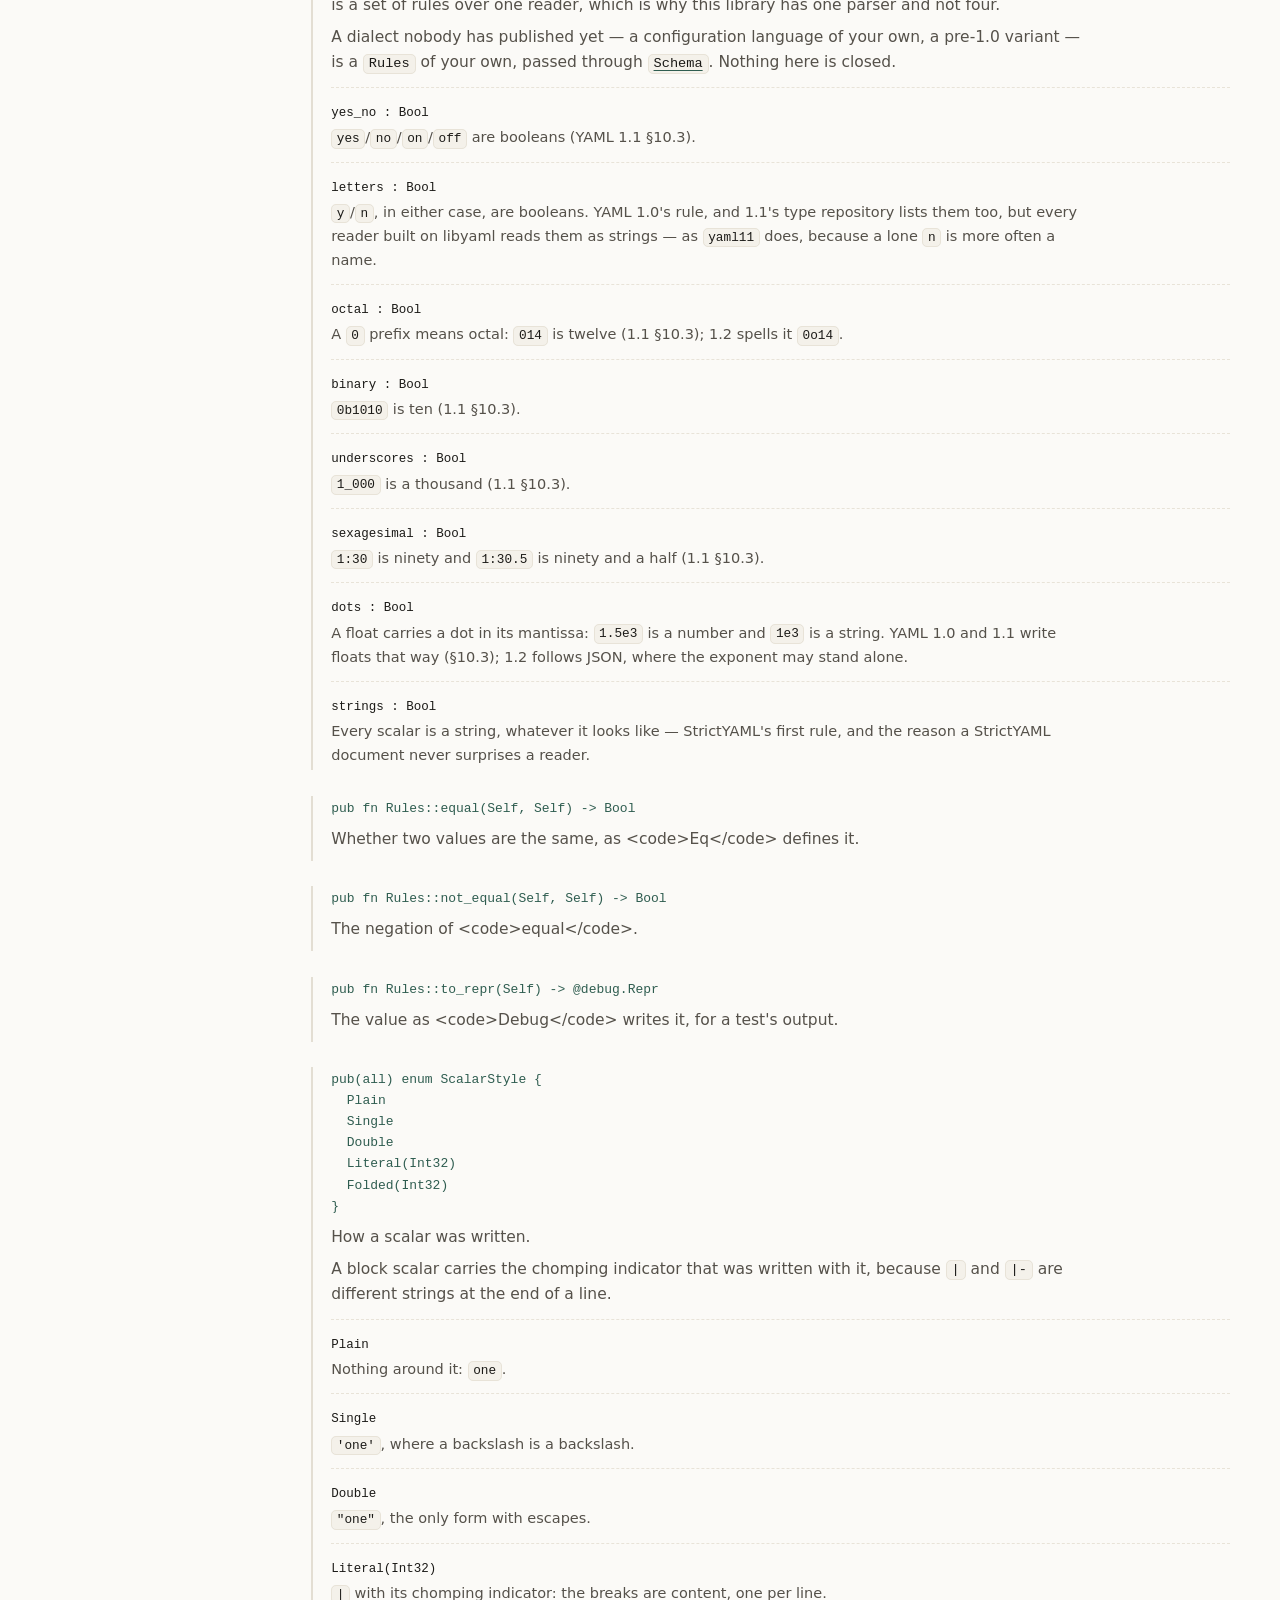
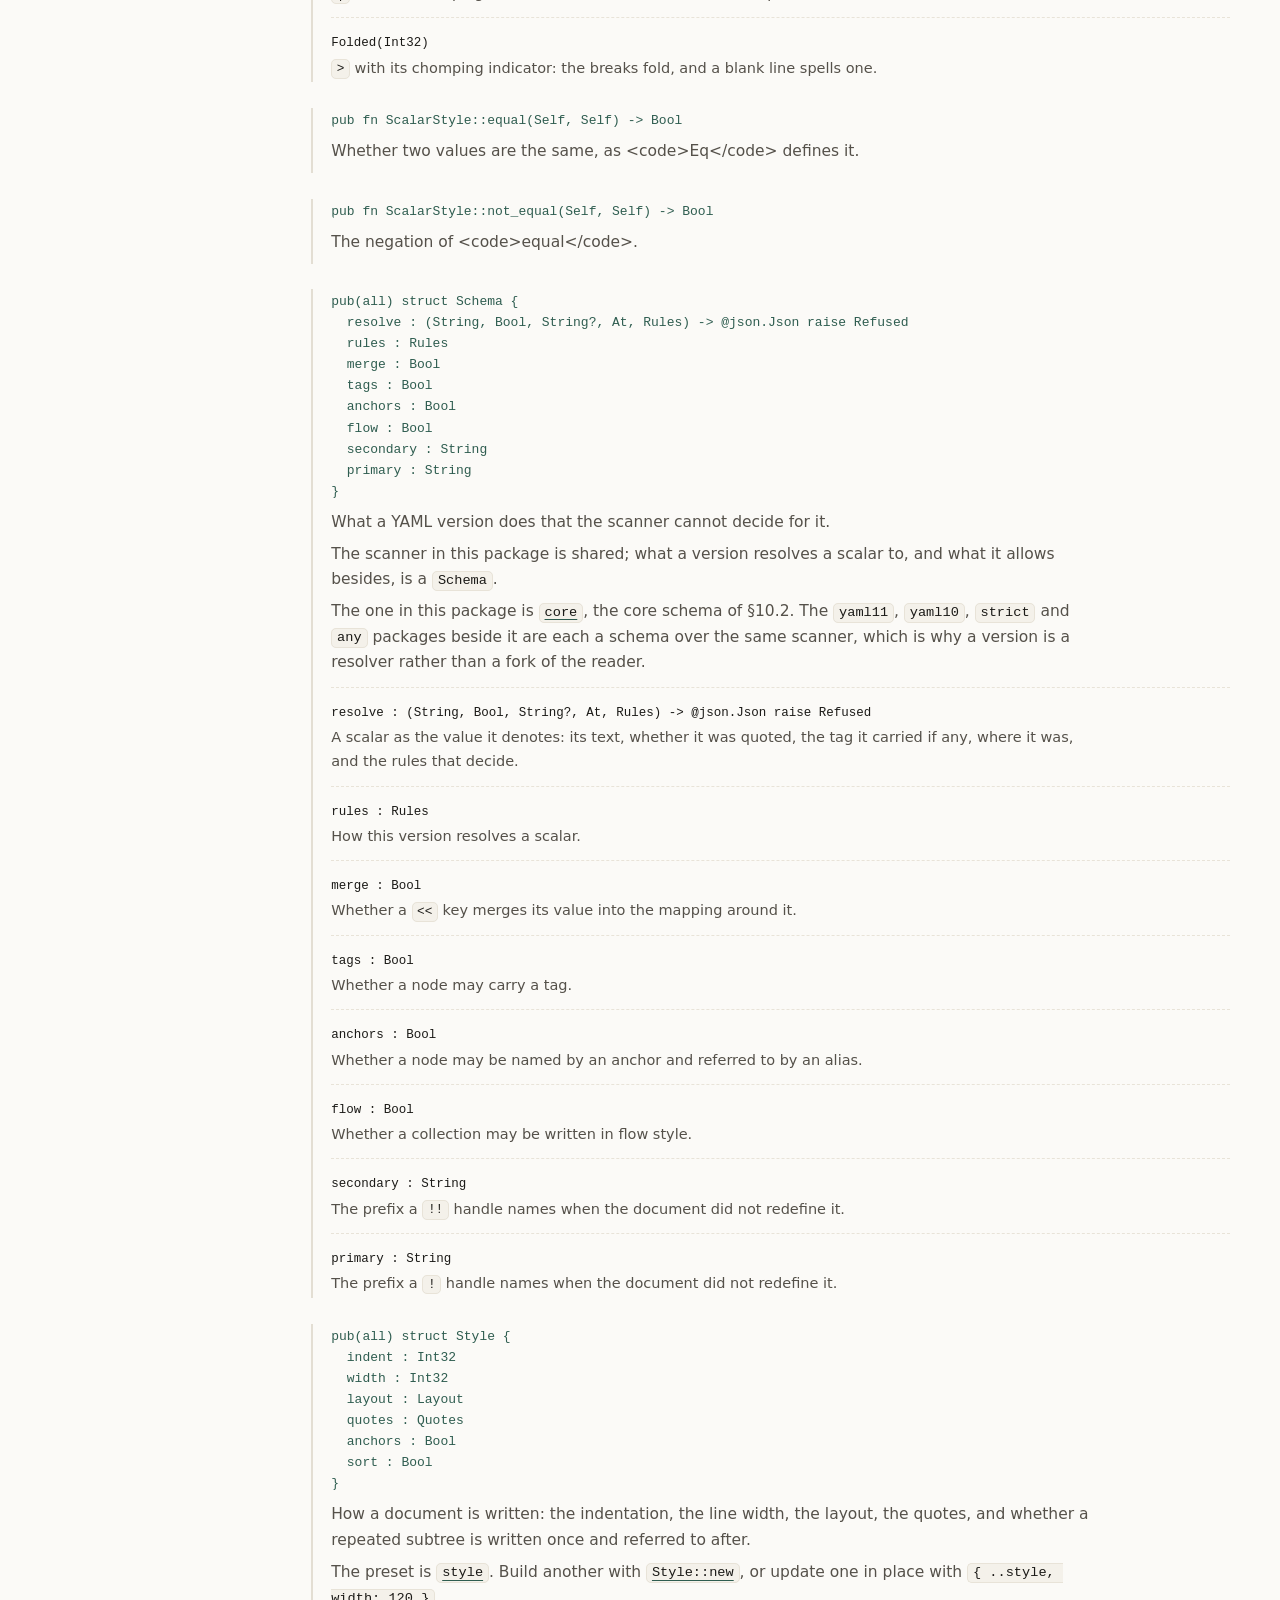
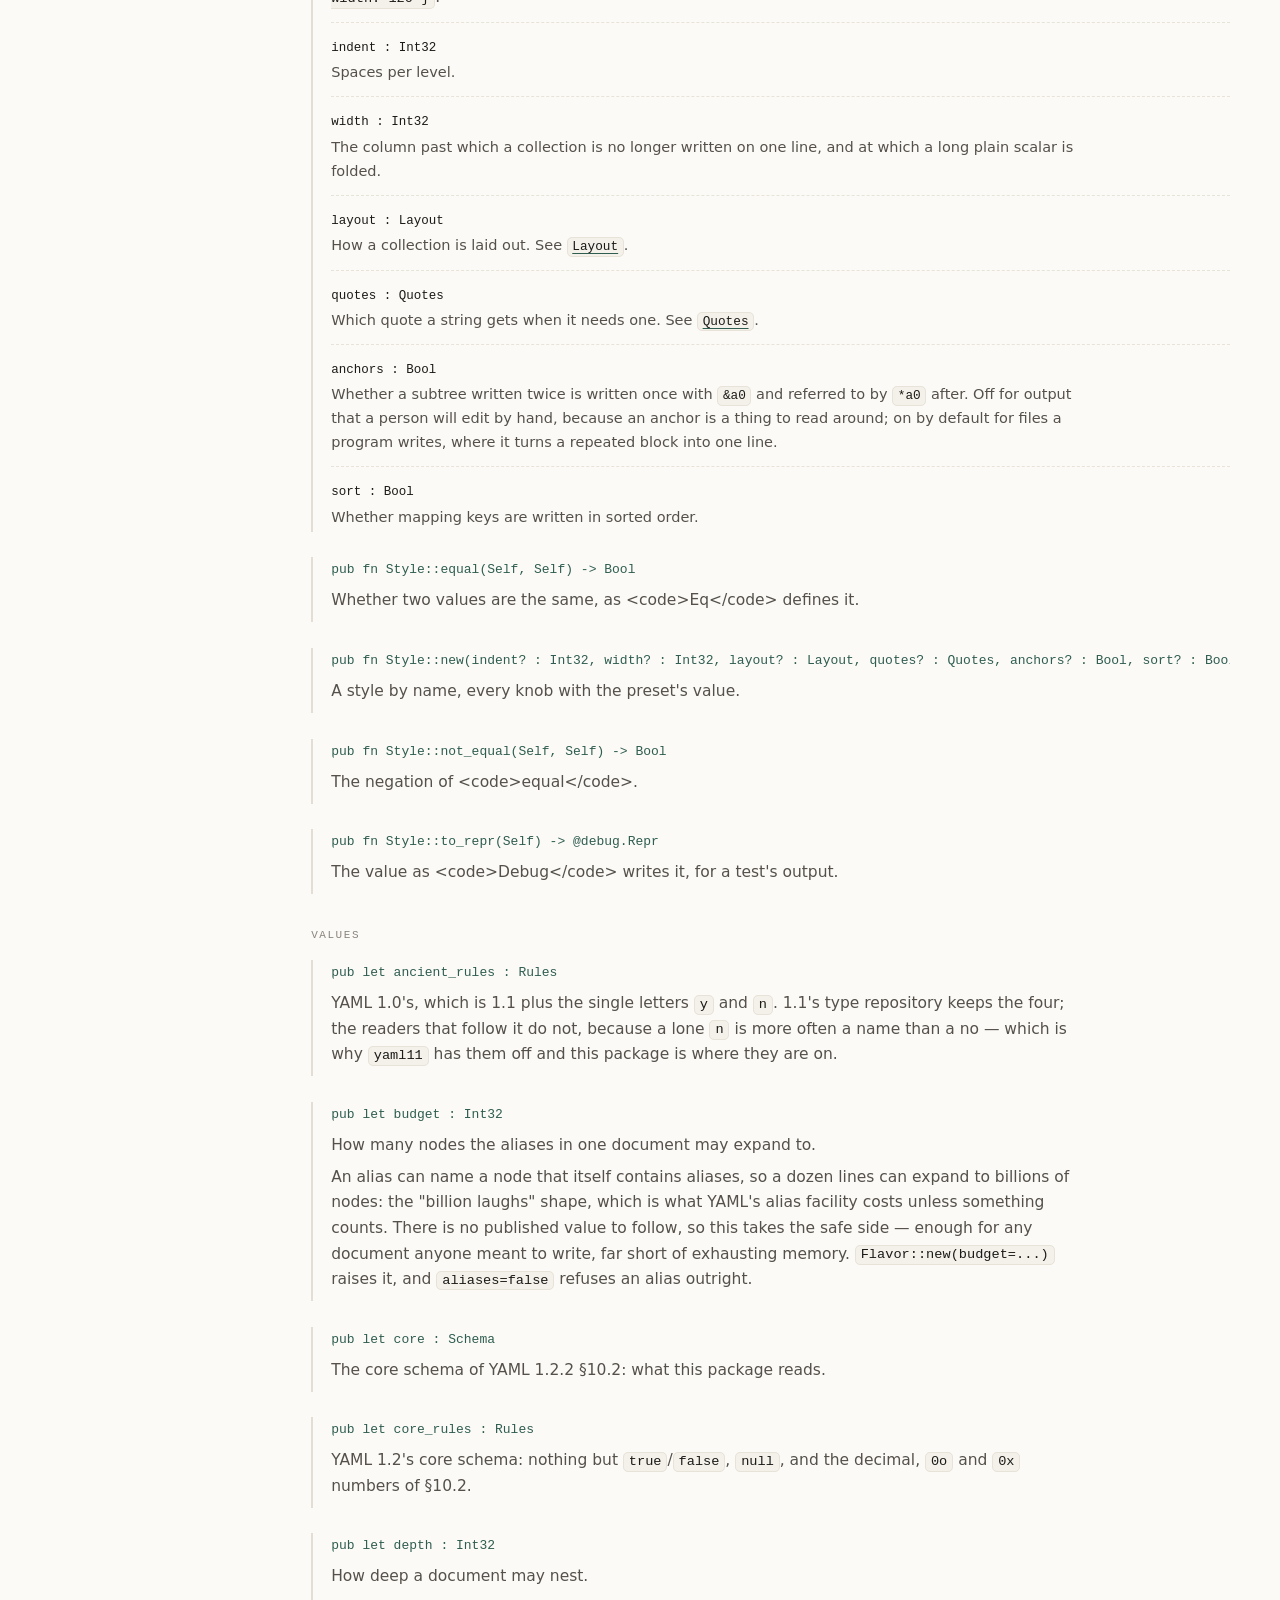
==== commit d9aadbc2: "feat(moonyaml): the rules say whether a float carries a dot in its mantissa. YAML 1.0 and 1.1 write " ====
--- a/docs/api.html
+++ b/docs/api.html
@@ -543,6 +543,7 @@
   binary : Bool
   underscores : Bool
   sexagesimal : Bool
+  dots : Bool
   strings : Bool
 }</code></pre>
 <div class="prose"><p>What a YAML version resolves an unquoted scalar to.</p>
@@ -554,7 +555,7 @@
 </div>
 <div class="field">
 <code class="name">letters : Bool</code>
-<div class="prose"><p><code>y</code>/<code>n</code>, in either case, are booleans — YAML 1.0 only; 1.1 dropped them.</p></div>
+<div class="prose"><p><code>y</code>/<code>n</code>, in either case, are booleans. YAML 1.0's rule, and 1.1's type repository lists them too, but every reader built on libyaml reads them as strings — as <code>yaml11</code> does, because a lone <code>n</code> is more often a name.</p></div>
 </div>
 <div class="field">
 <code class="name">octal : Bool</code>
@@ -571,6 +572,10 @@
 <div class="field">
 <code class="name">sexagesimal : Bool</code>
 <div class="prose"><p><code>1:30</code> is ninety and <code>1:30.5</code> is ninety and a half (1.1 §10.3).</p></div>
+</div>
+<div class="field">
+<code class="name">dots : Bool</code>
+<div class="prose"><p>A float carries a dot in its mantissa: <code>1.5e3</code> is a number and <code>1e3</code> is a string. YAML 1.0 and 1.1 write floats that way (§10.3); 1.2 follows JSON, where the exponent may stand alone.</p></div>
 </div>
 <div class="field">
 <code class="name">strings : Bool</code>
@@ -730,7 +735,7 @@
 <h3 id="values">Values</h3>
 <div class="item" id="ancient_rules">
 <pre class="sig"><code>pub let ancient_rules : Rules</code></pre>
-<div class="prose"><p>YAML 1.0's, which is 1.1 plus the single letters <code>y</code> and <code>n</code>. The 1.1 revision removed them because a lone <code>n</code> is more often a name than a no.</p></div>
+<div class="prose"><p>YAML 1.0's, which is 1.1 plus the single letters <code>y</code> and <code>n</code>. 1.1's type repository keeps the four; the readers that follow it do not, because a lone <code>n</code> is more often a name than a no — which is why <code>yaml11</code> has them off and this package is where they are on.</p></div>
 </div>
 <div class="item" id="budget">
 <pre class="sig"><code>pub let budget : Int32</code></pre>
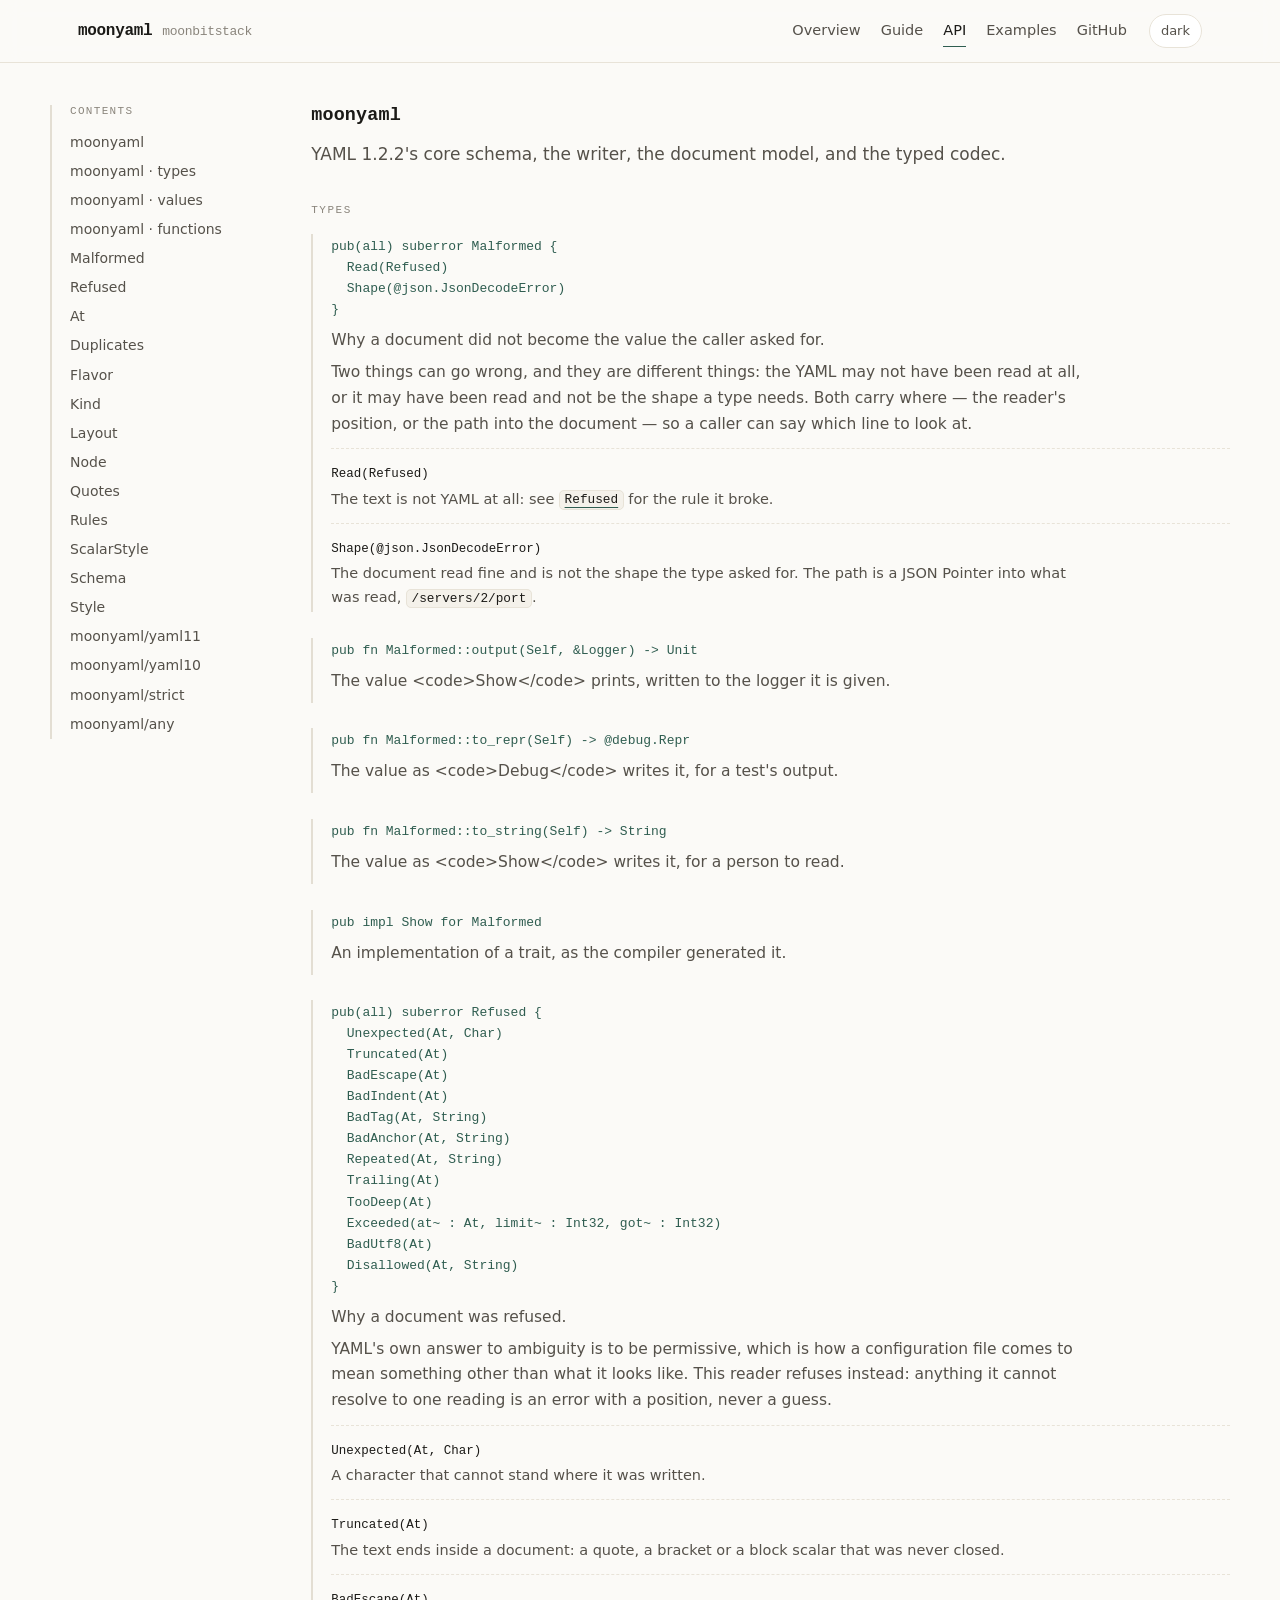
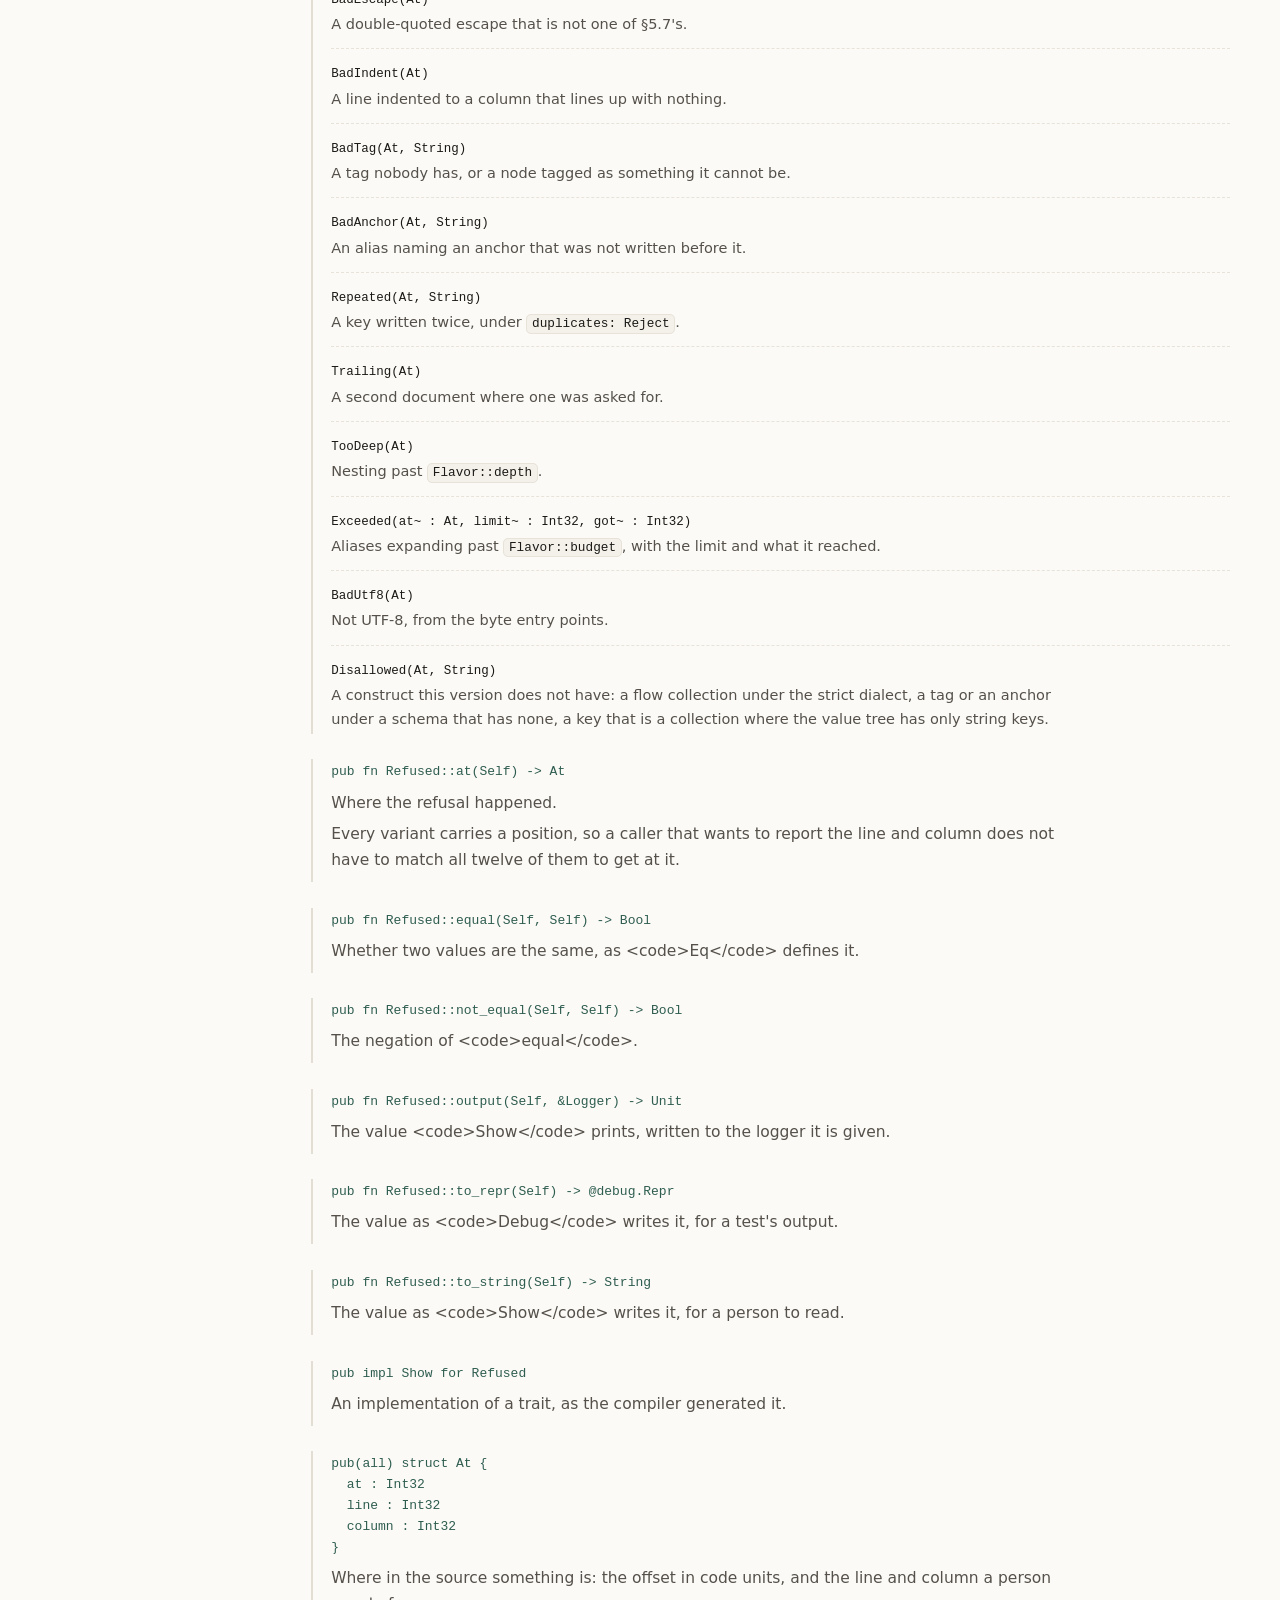
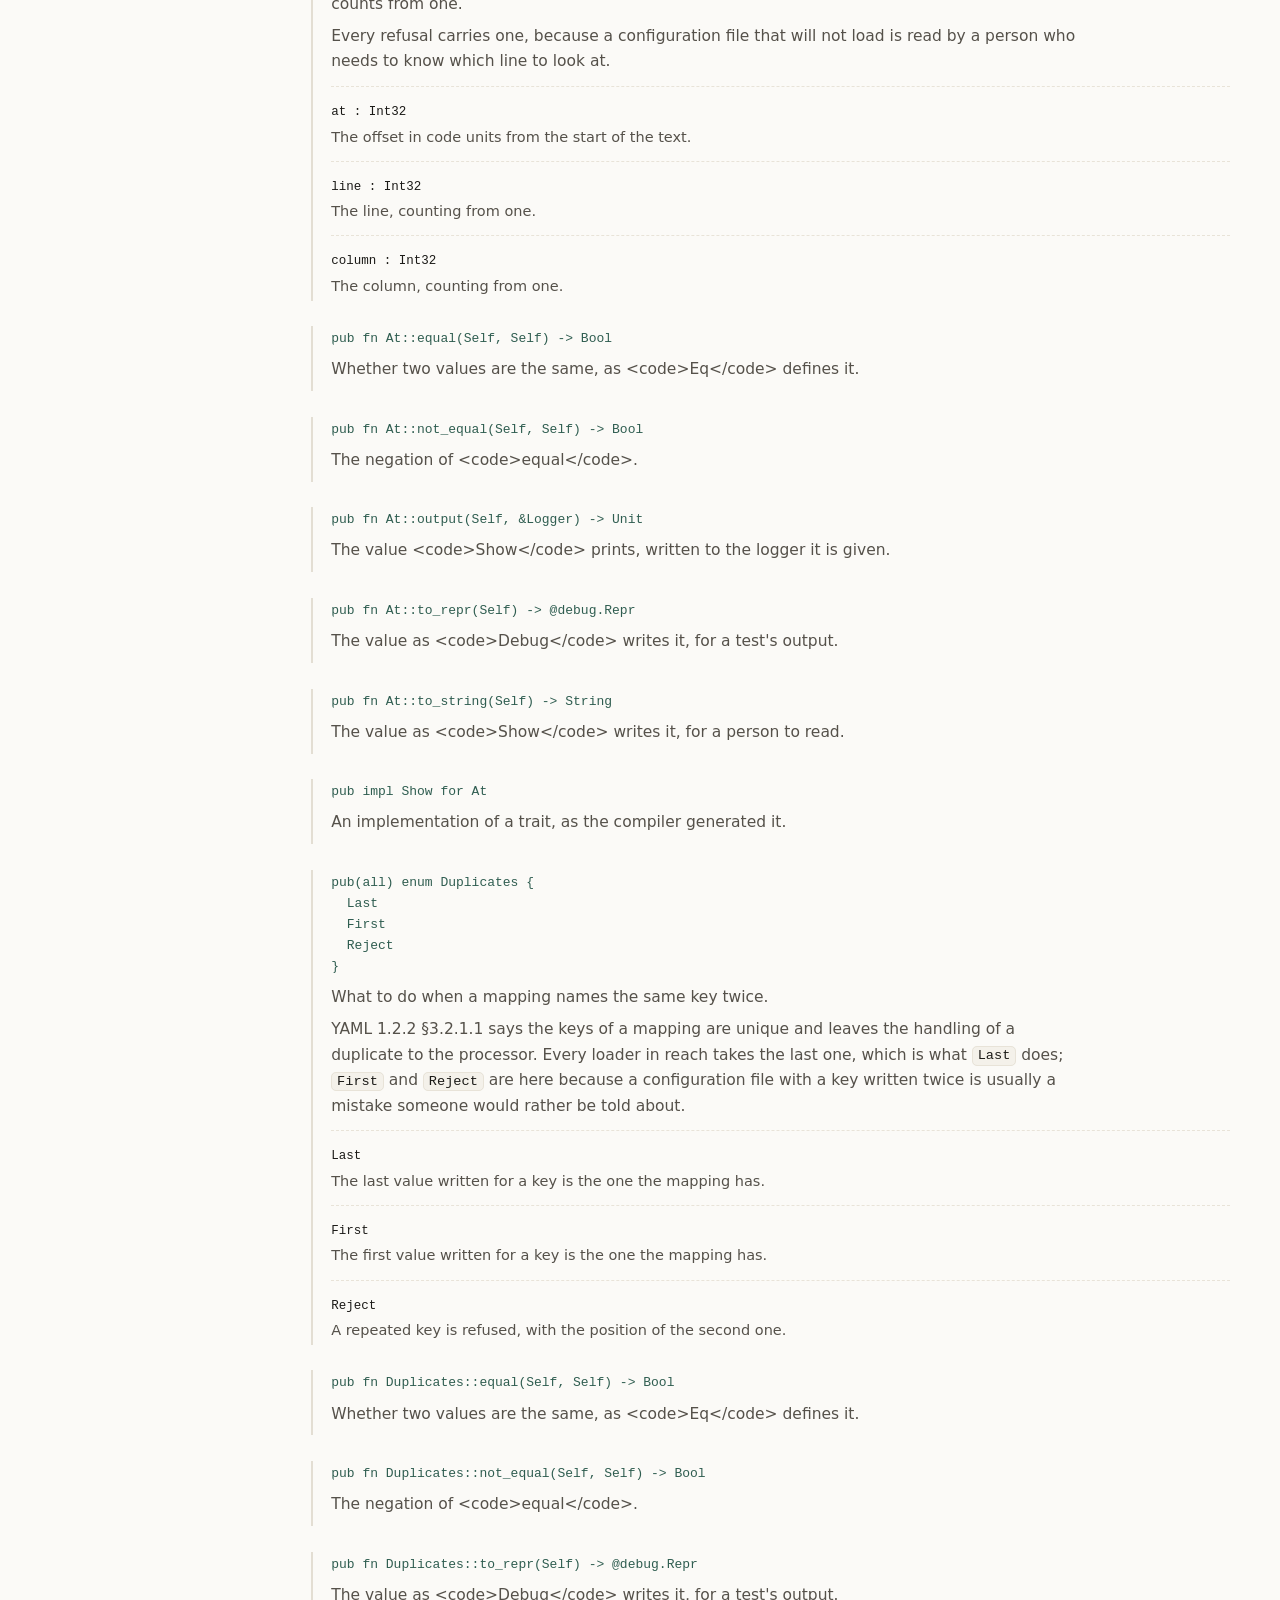
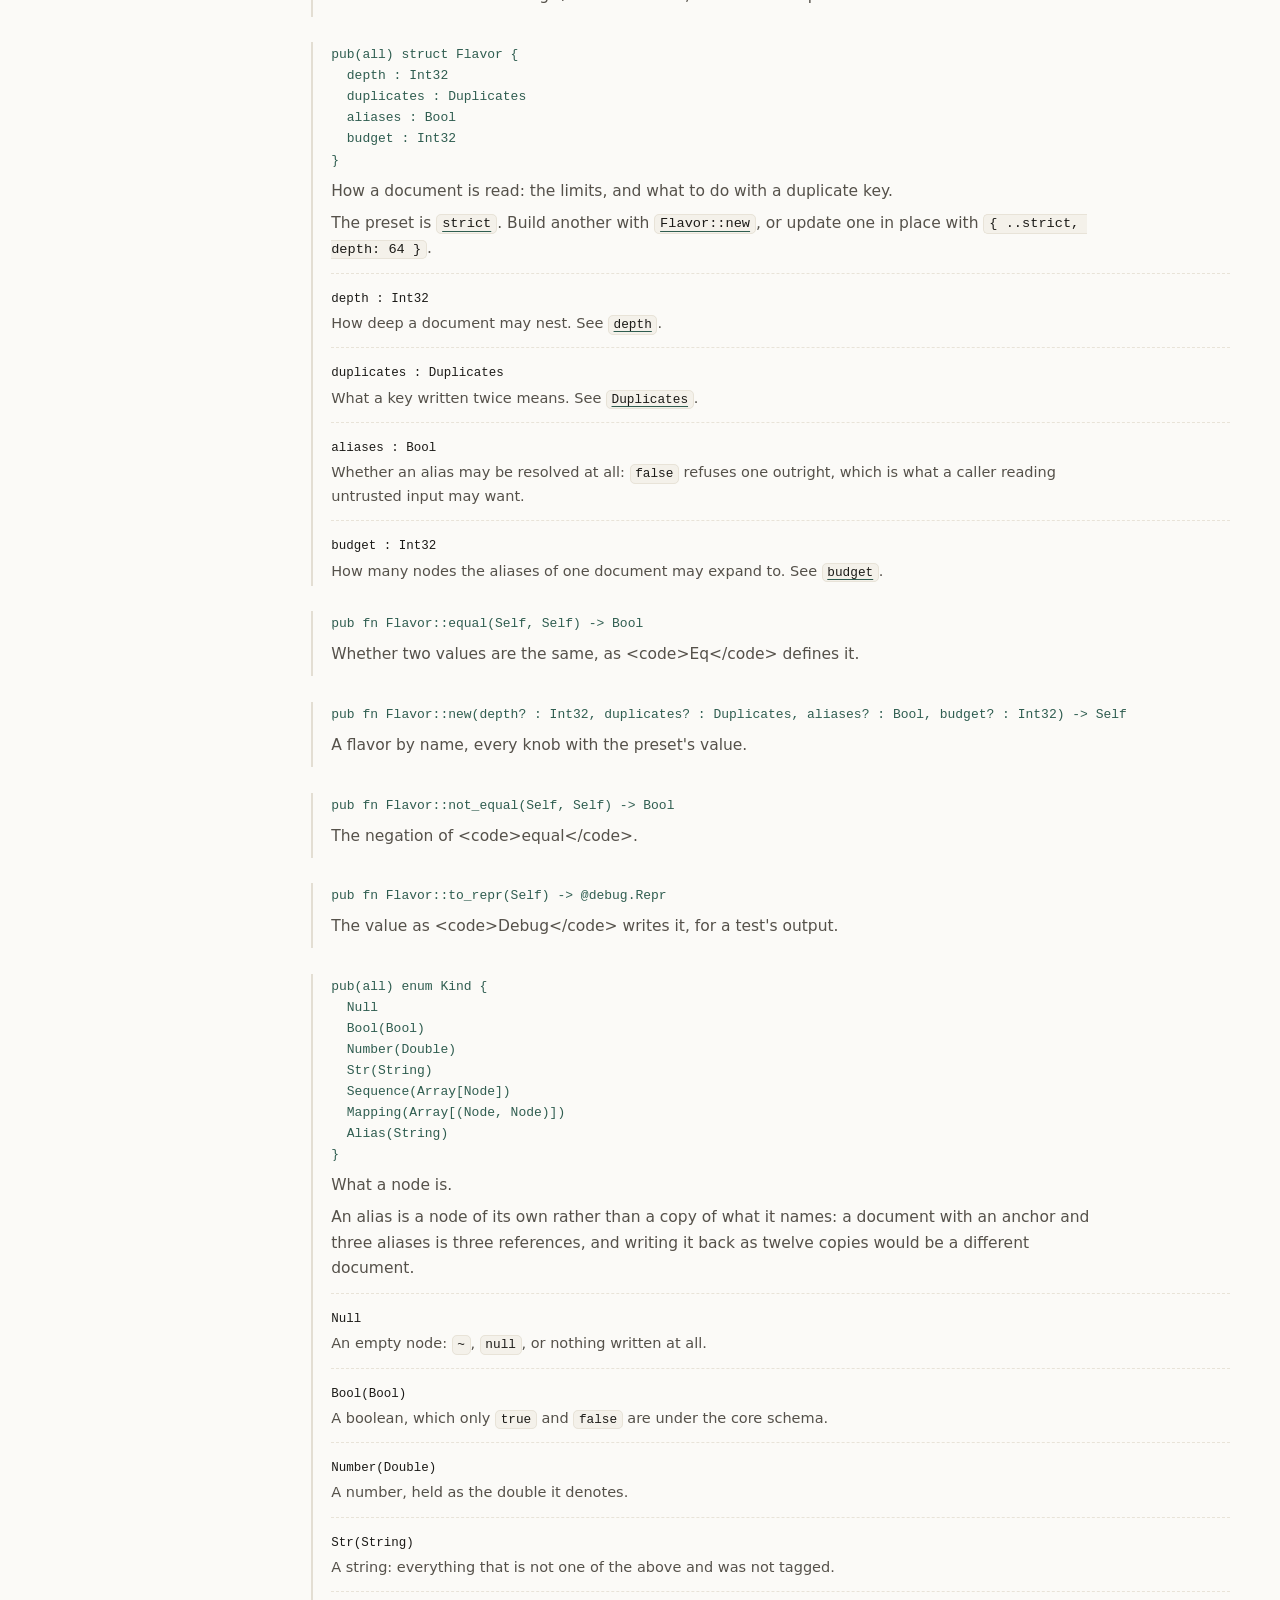
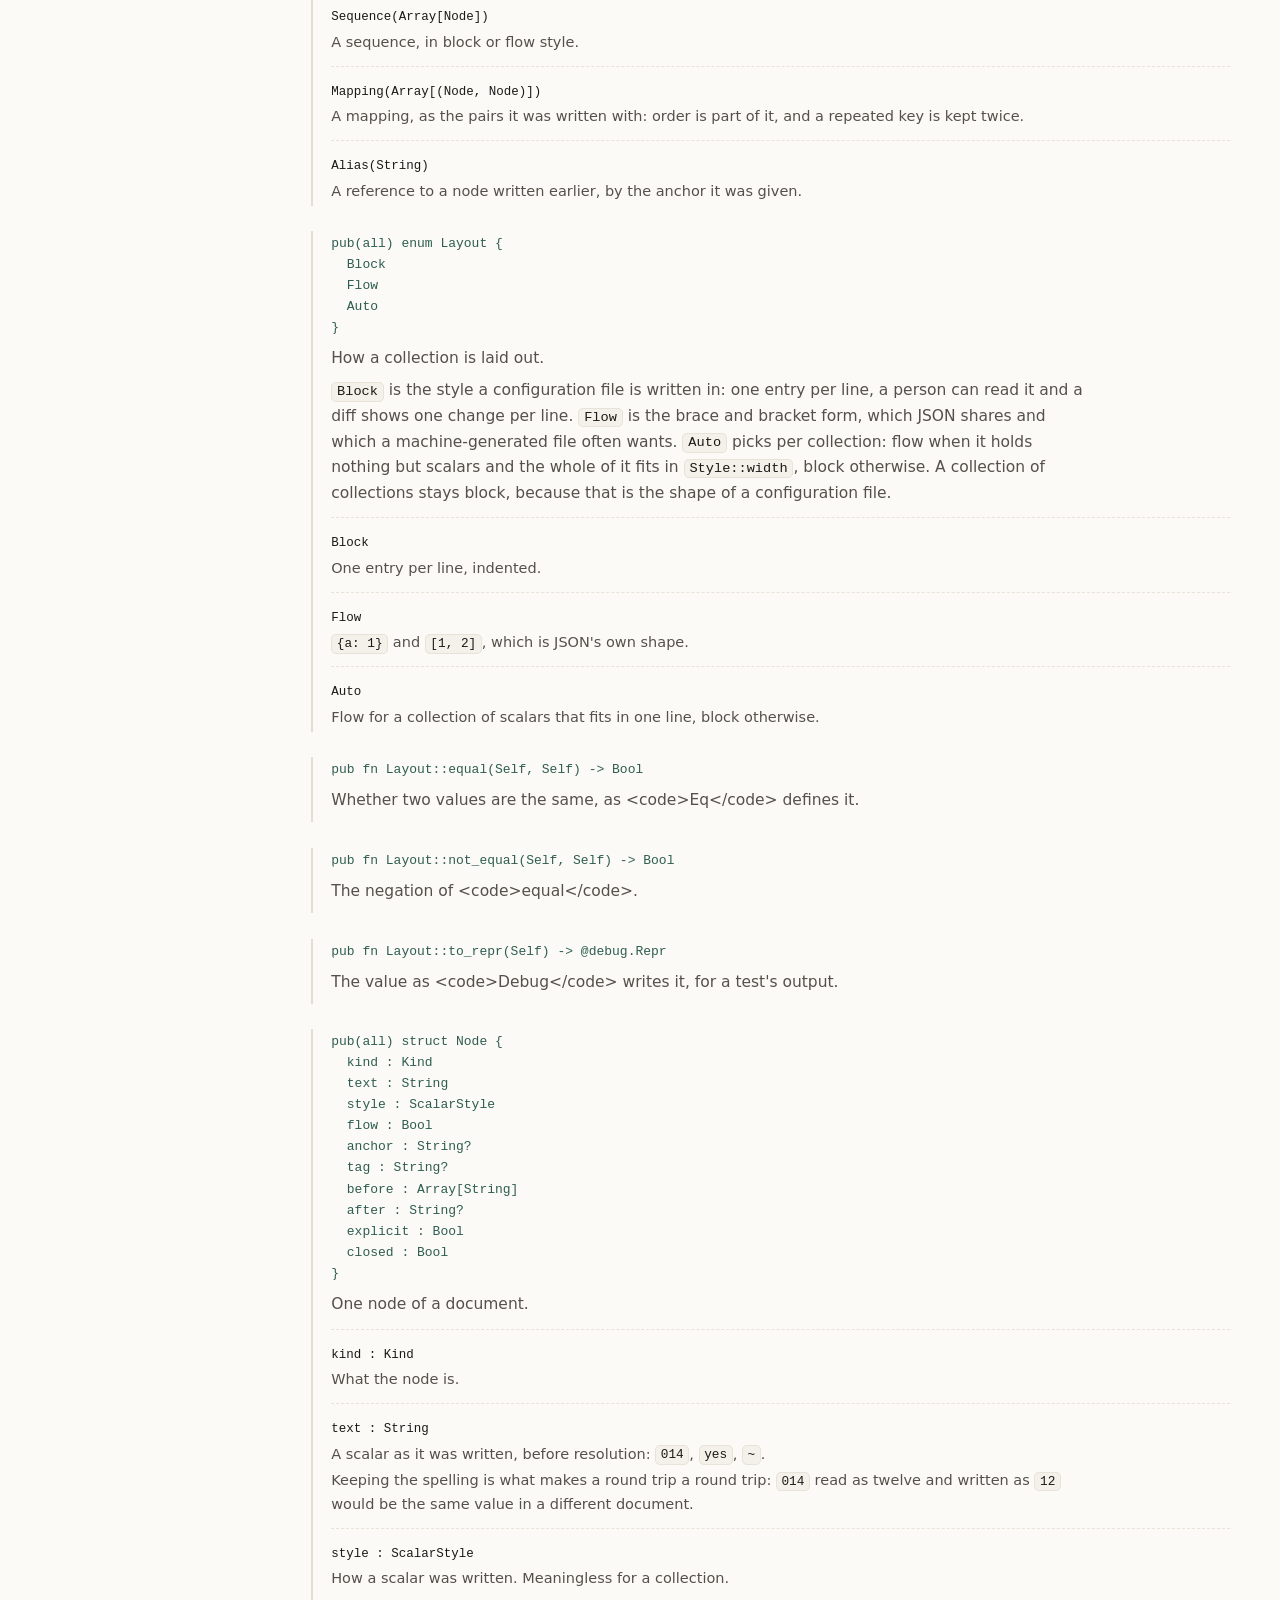
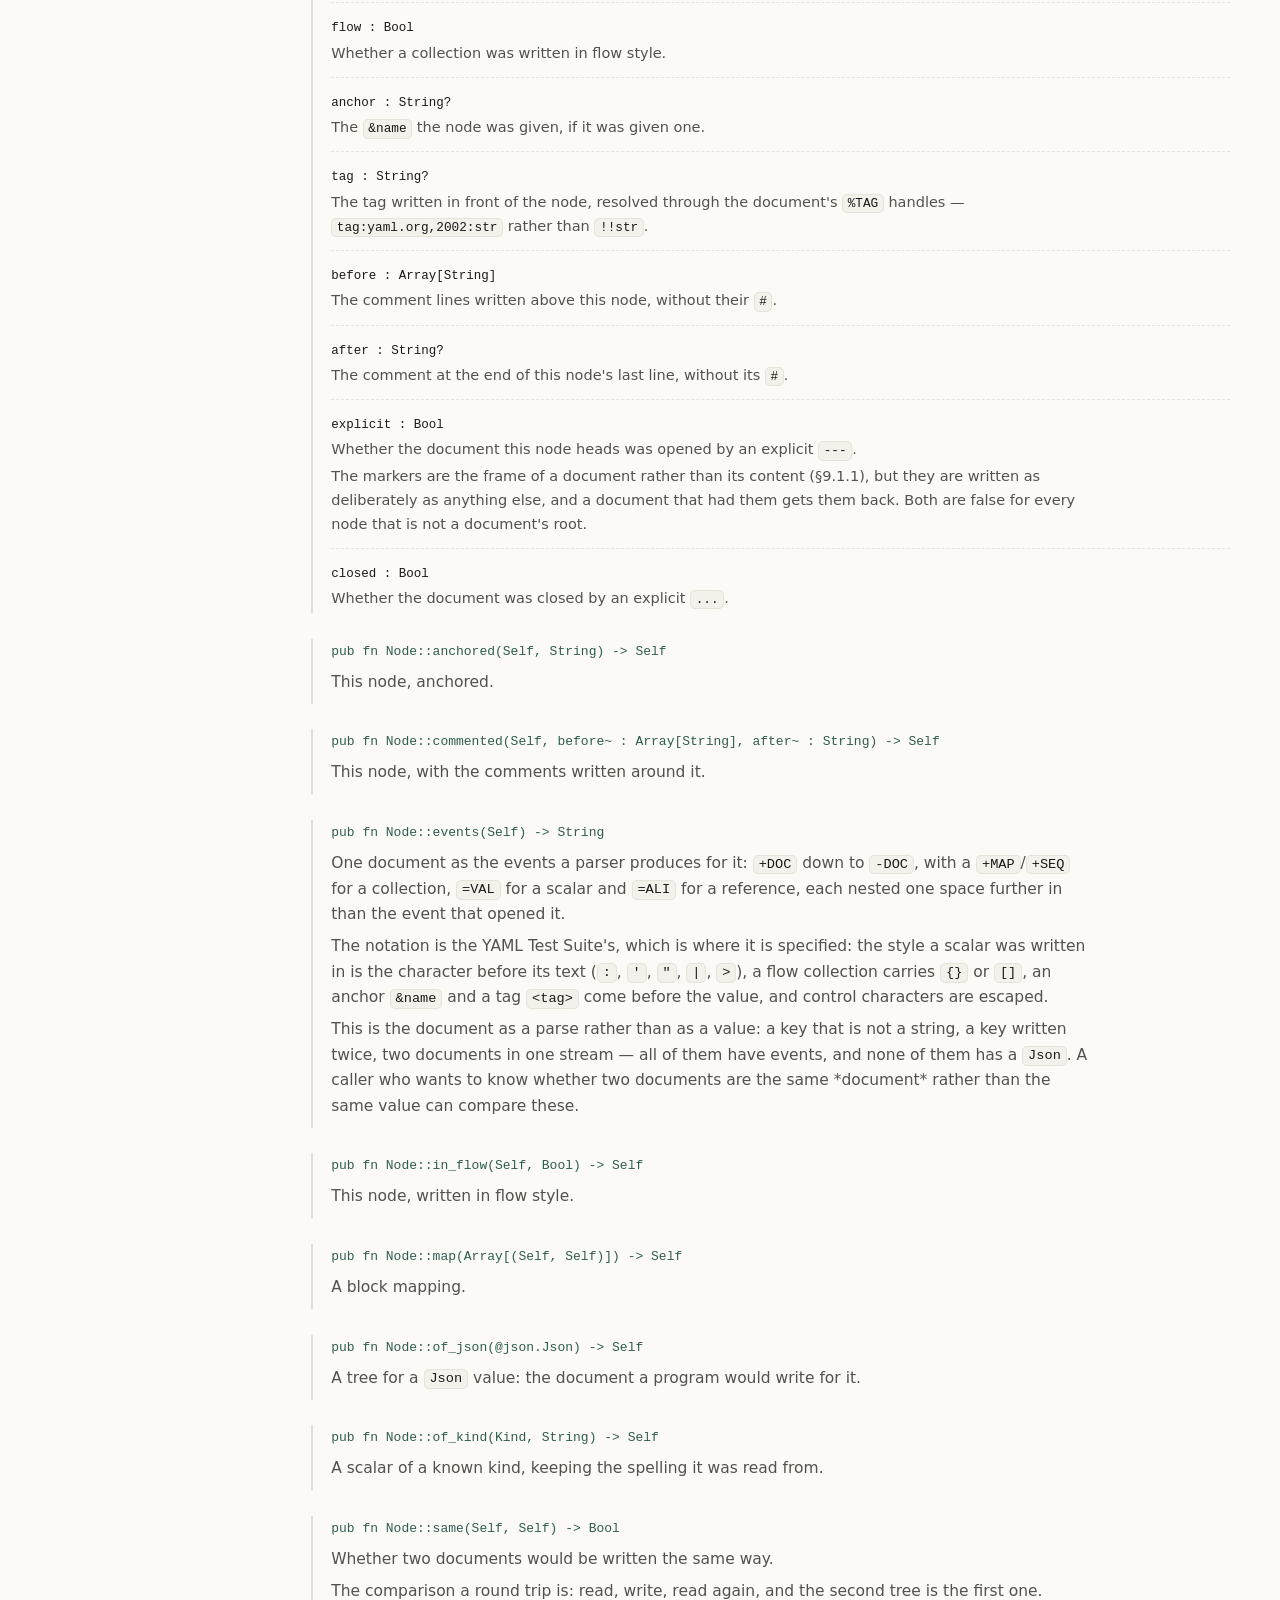
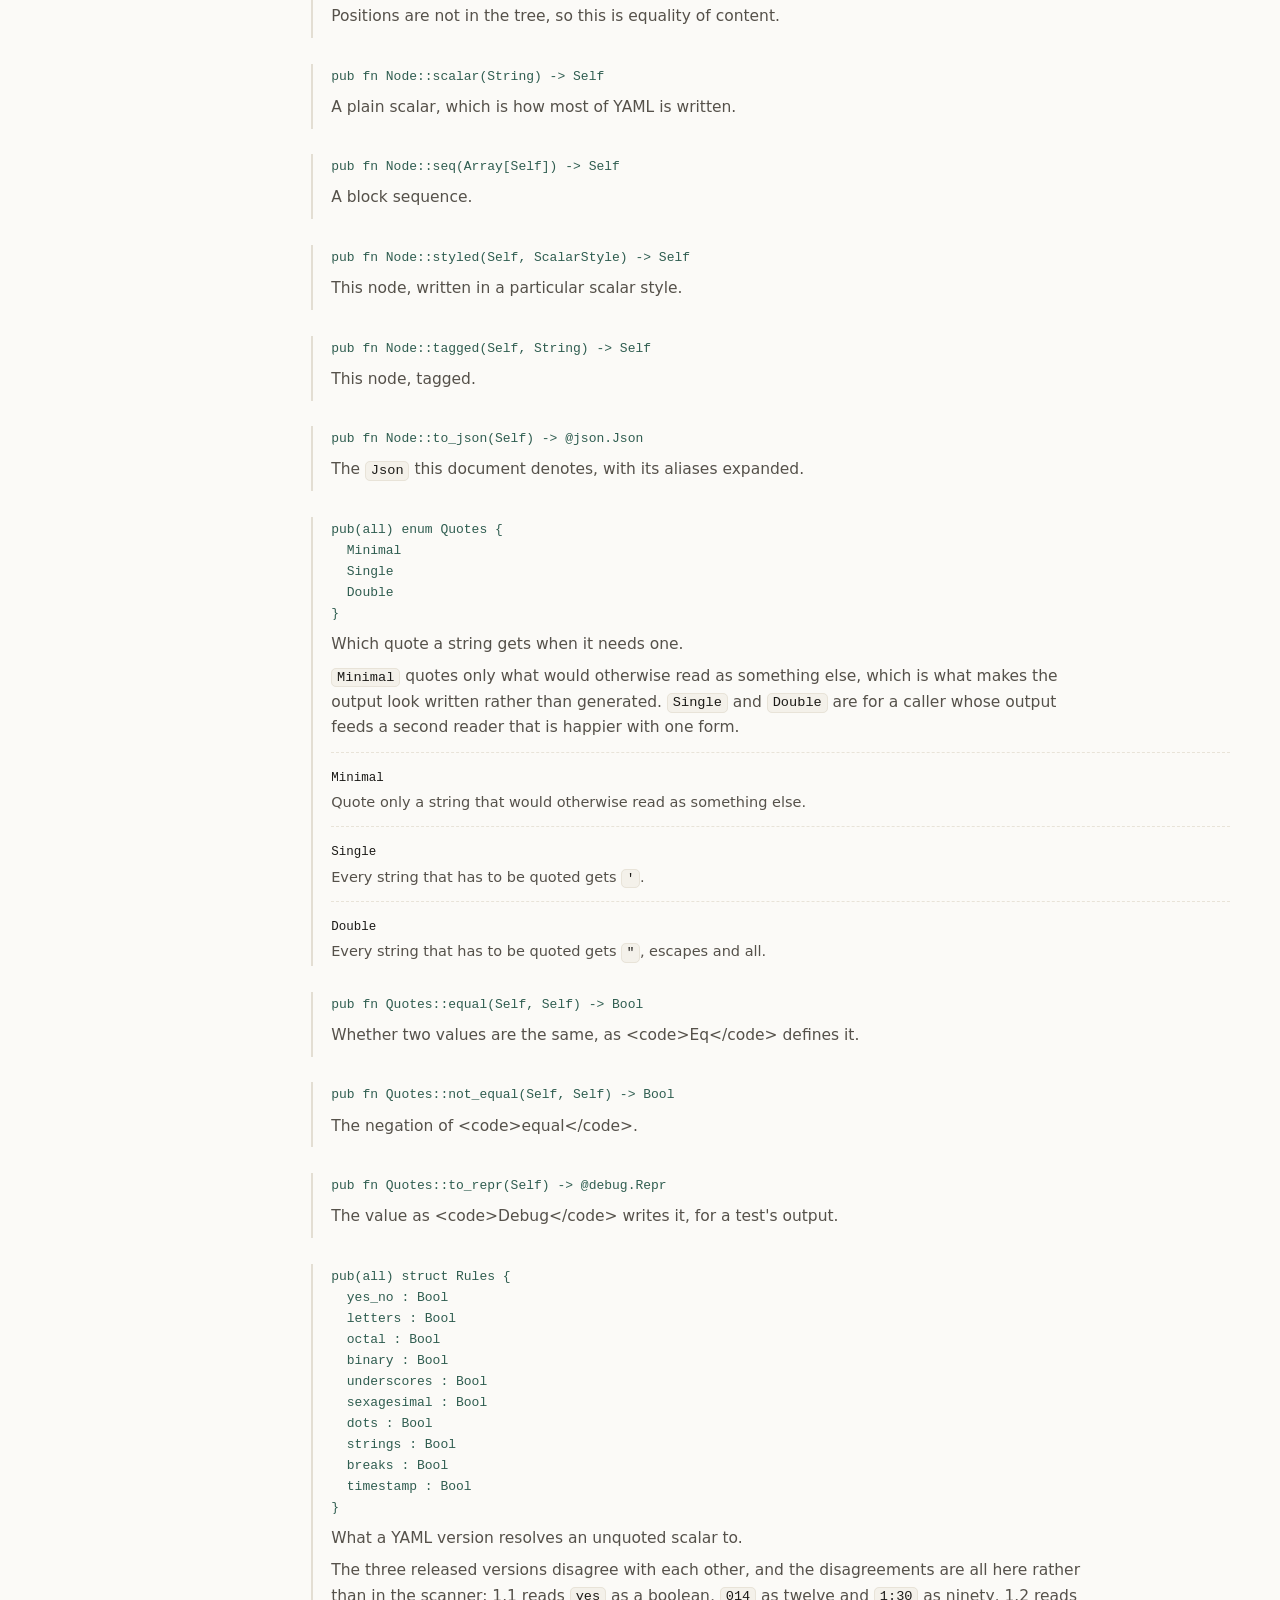
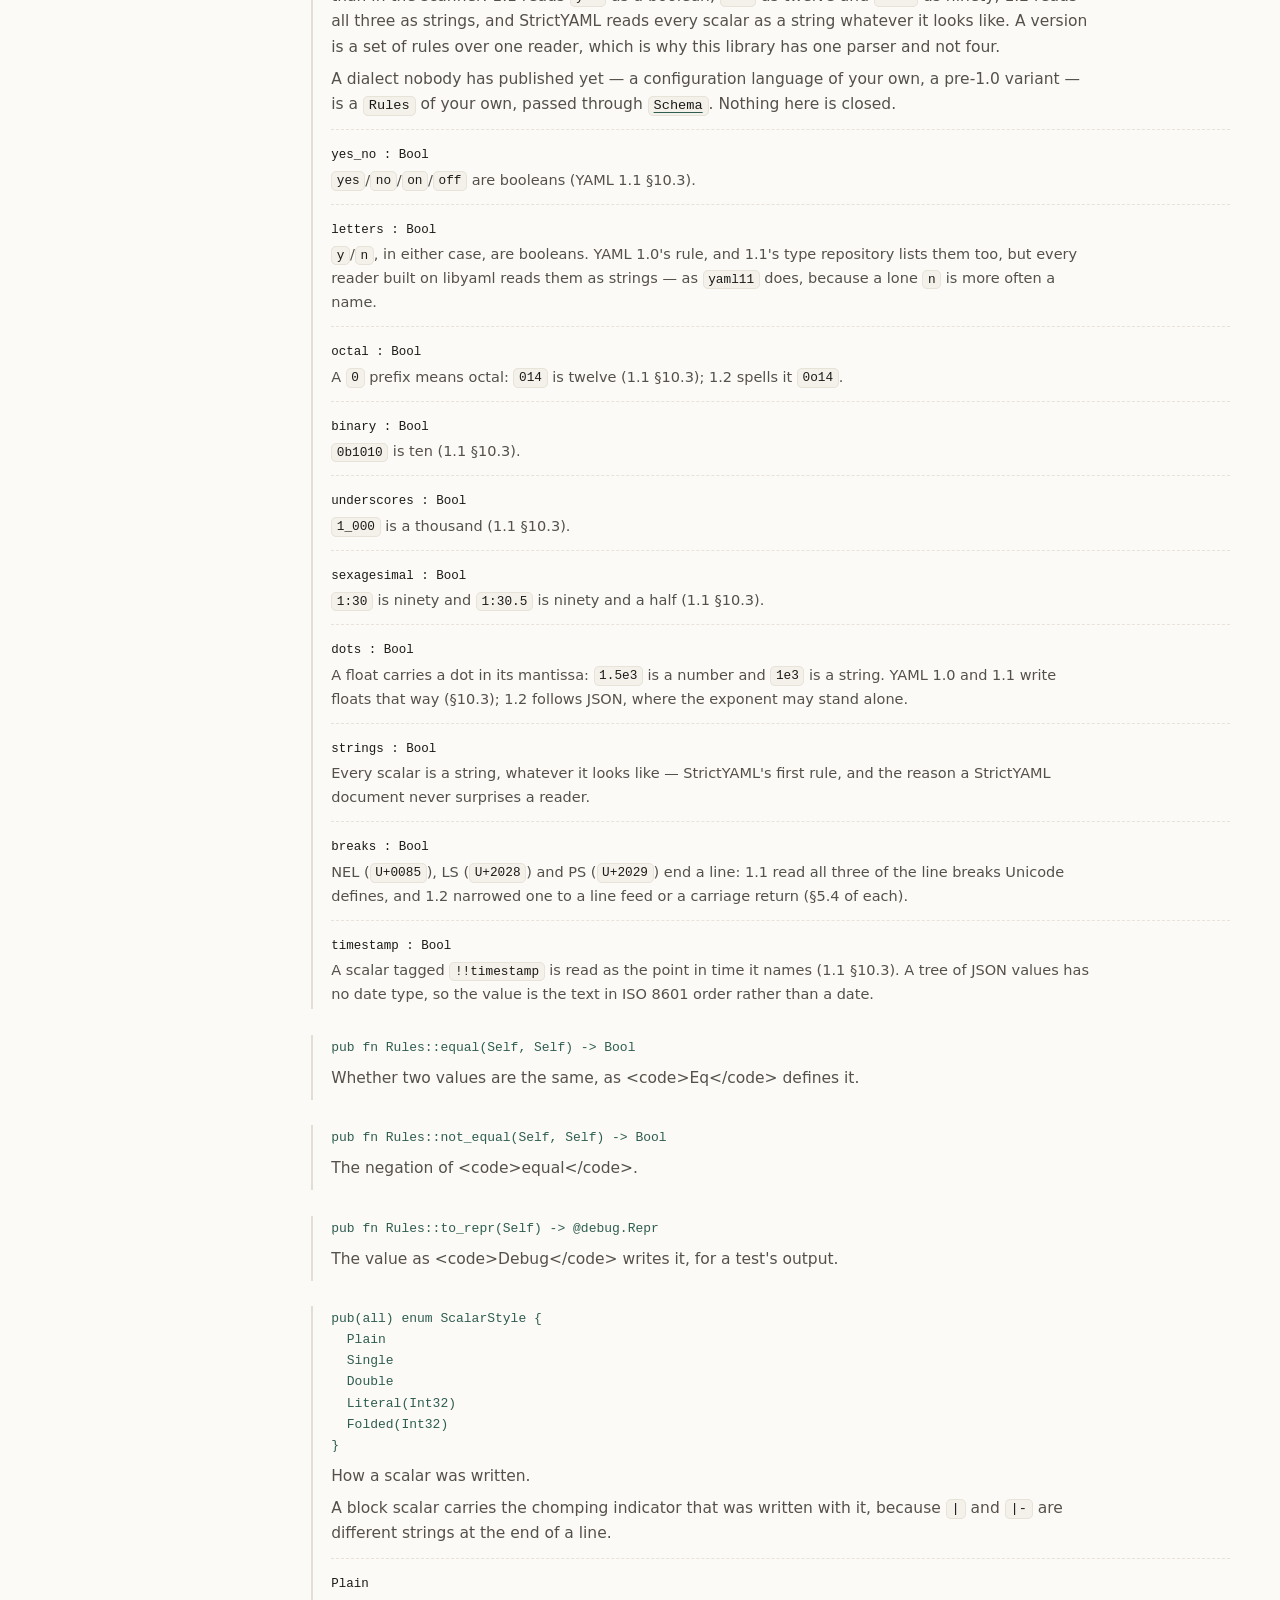
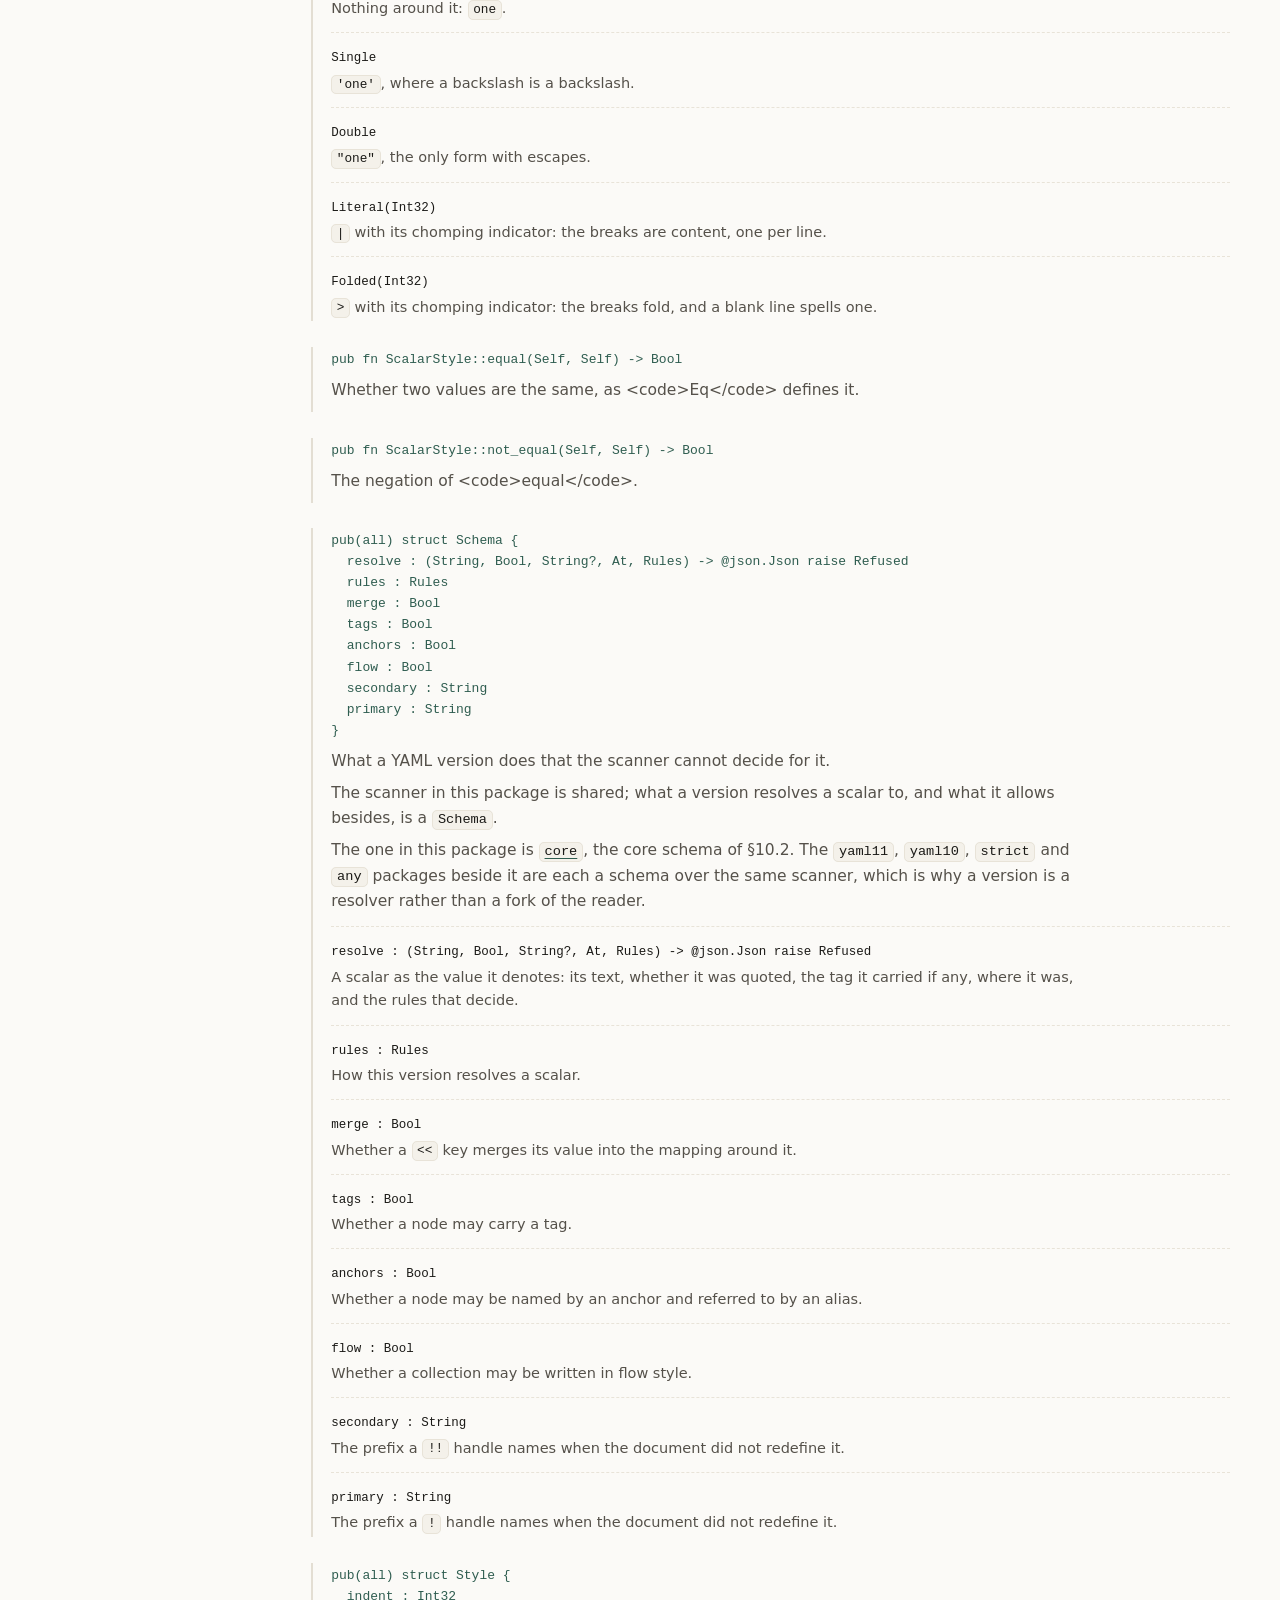
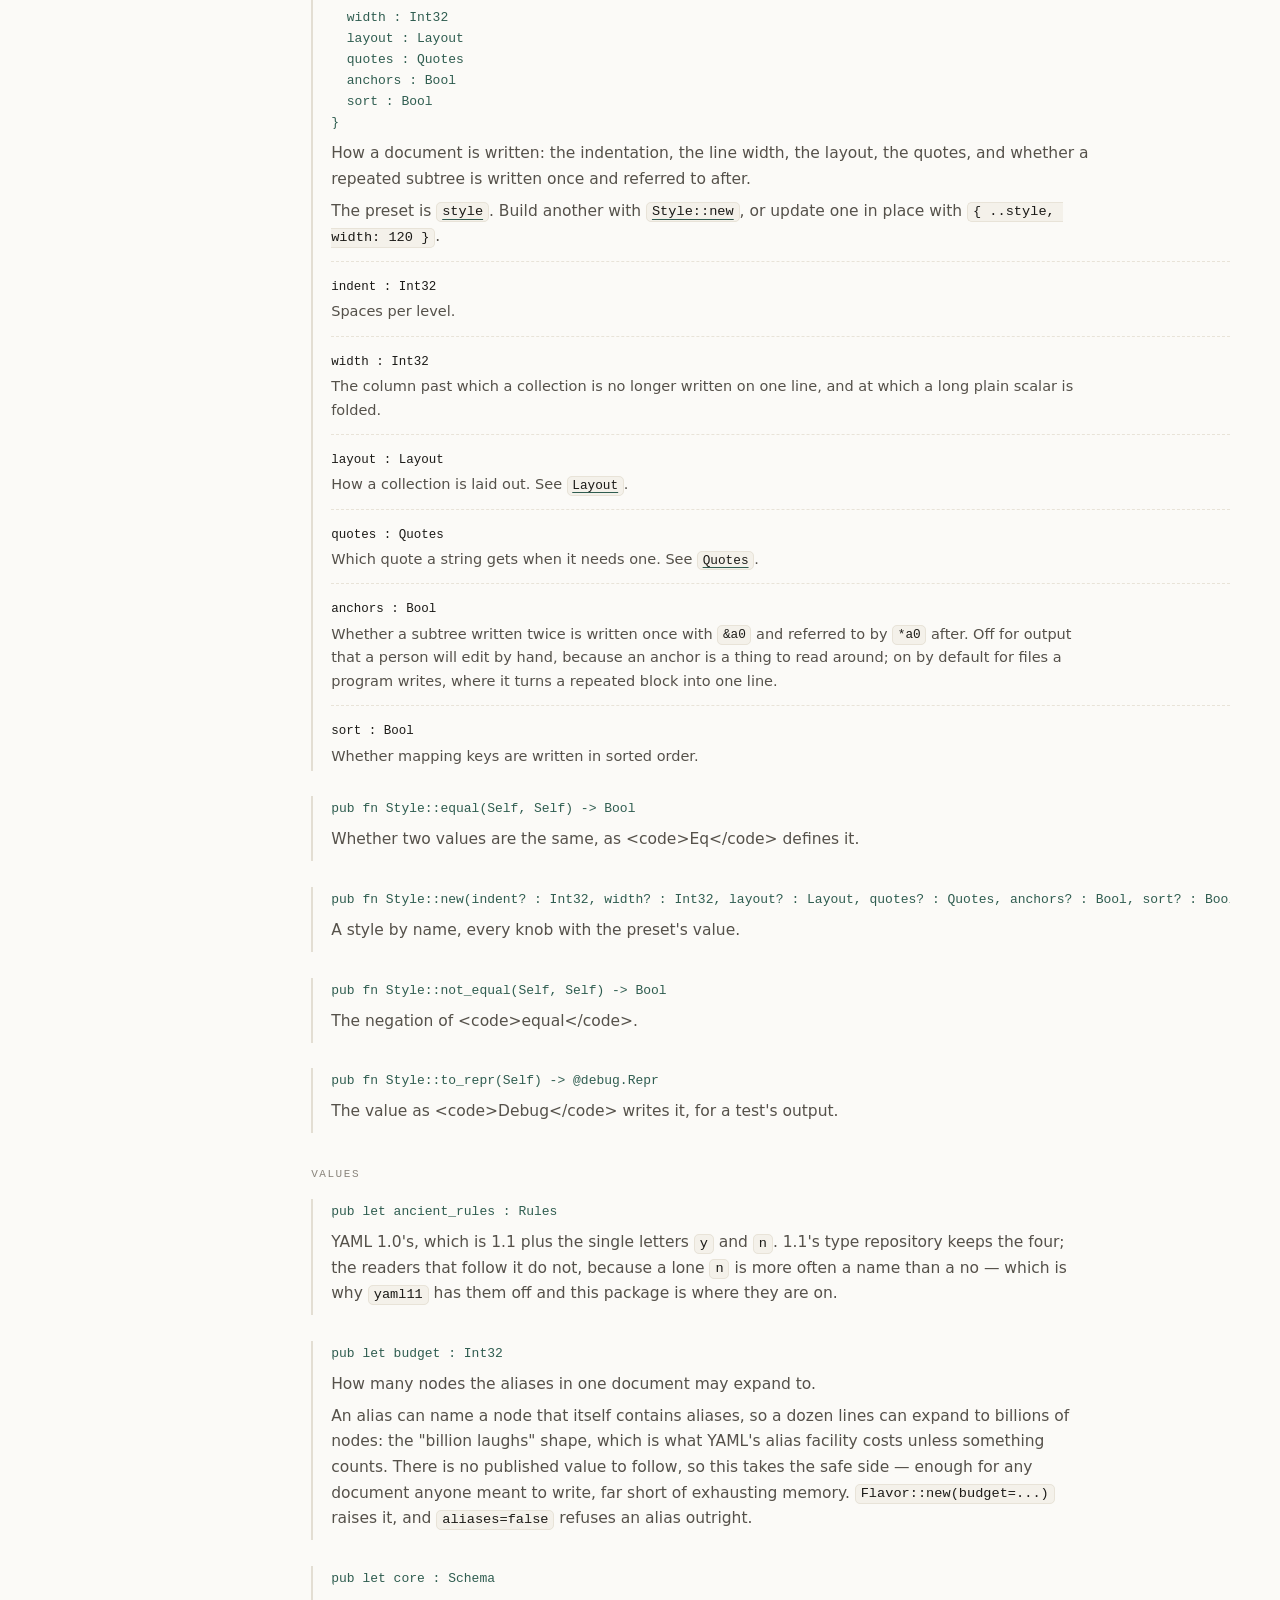
==== commit c19c6cf4: "docs(moonyaml): the line breaks and the timestamp in the guide and the api. Signed-off-by: Leo Cheng" ====
--- a/docs/api.html
+++ b/docs/api.html
@@ -545,6 +545,8 @@
   sexagesimal : Bool
   dots : Bool
   strings : Bool
+  breaks : Bool
+  timestamp : Bool
 }</code></pre>
 <div class="prose"><p>What a YAML version resolves an unquoted scalar to.</p>
 <p>The three released versions disagree with each other, and the disagreements are all here rather than in the scanner: 1.1 reads <code>yes</code> as a boolean, <code>014</code> as twelve and <code>1:30</code> as ninety, 1.2 reads all three as strings, and StrictYAML reads every scalar as a string whatever it looks like. A version is a set of rules over one reader, which is why this library has one parser and not four.</p>
@@ -580,6 +582,14 @@
 <div class="field">
 <code class="name">strings : Bool</code>
 <div class="prose"><p>Every scalar is a string, whatever it looks like — StrictYAML's first rule, and the reason a StrictYAML document never surprises a reader.</p></div>
+</div>
+<div class="field">
+<code class="name">breaks : Bool</code>
+<div class="prose"><p>NEL (<code>U+0085</code>), LS (<code>U+2028</code>) and PS (<code>U+2029</code>) end a line: 1.1 read all three of the line breaks Unicode defines, and 1.2 narrowed one to a line feed or a carriage return (§5.4 of each).</p></div>
+</div>
+<div class="field">
+<code class="name">timestamp : Bool</code>
+<div class="prose"><p>A scalar tagged <code>!!timestamp</code> is read as the point in time it names (1.1 §10.3). A tree of JSON values has no date type, so the value is the text in ISO 8601 order rather than a date.</p></div>
 </div>
 </div>
 <div class="item" id="rules-equal">
